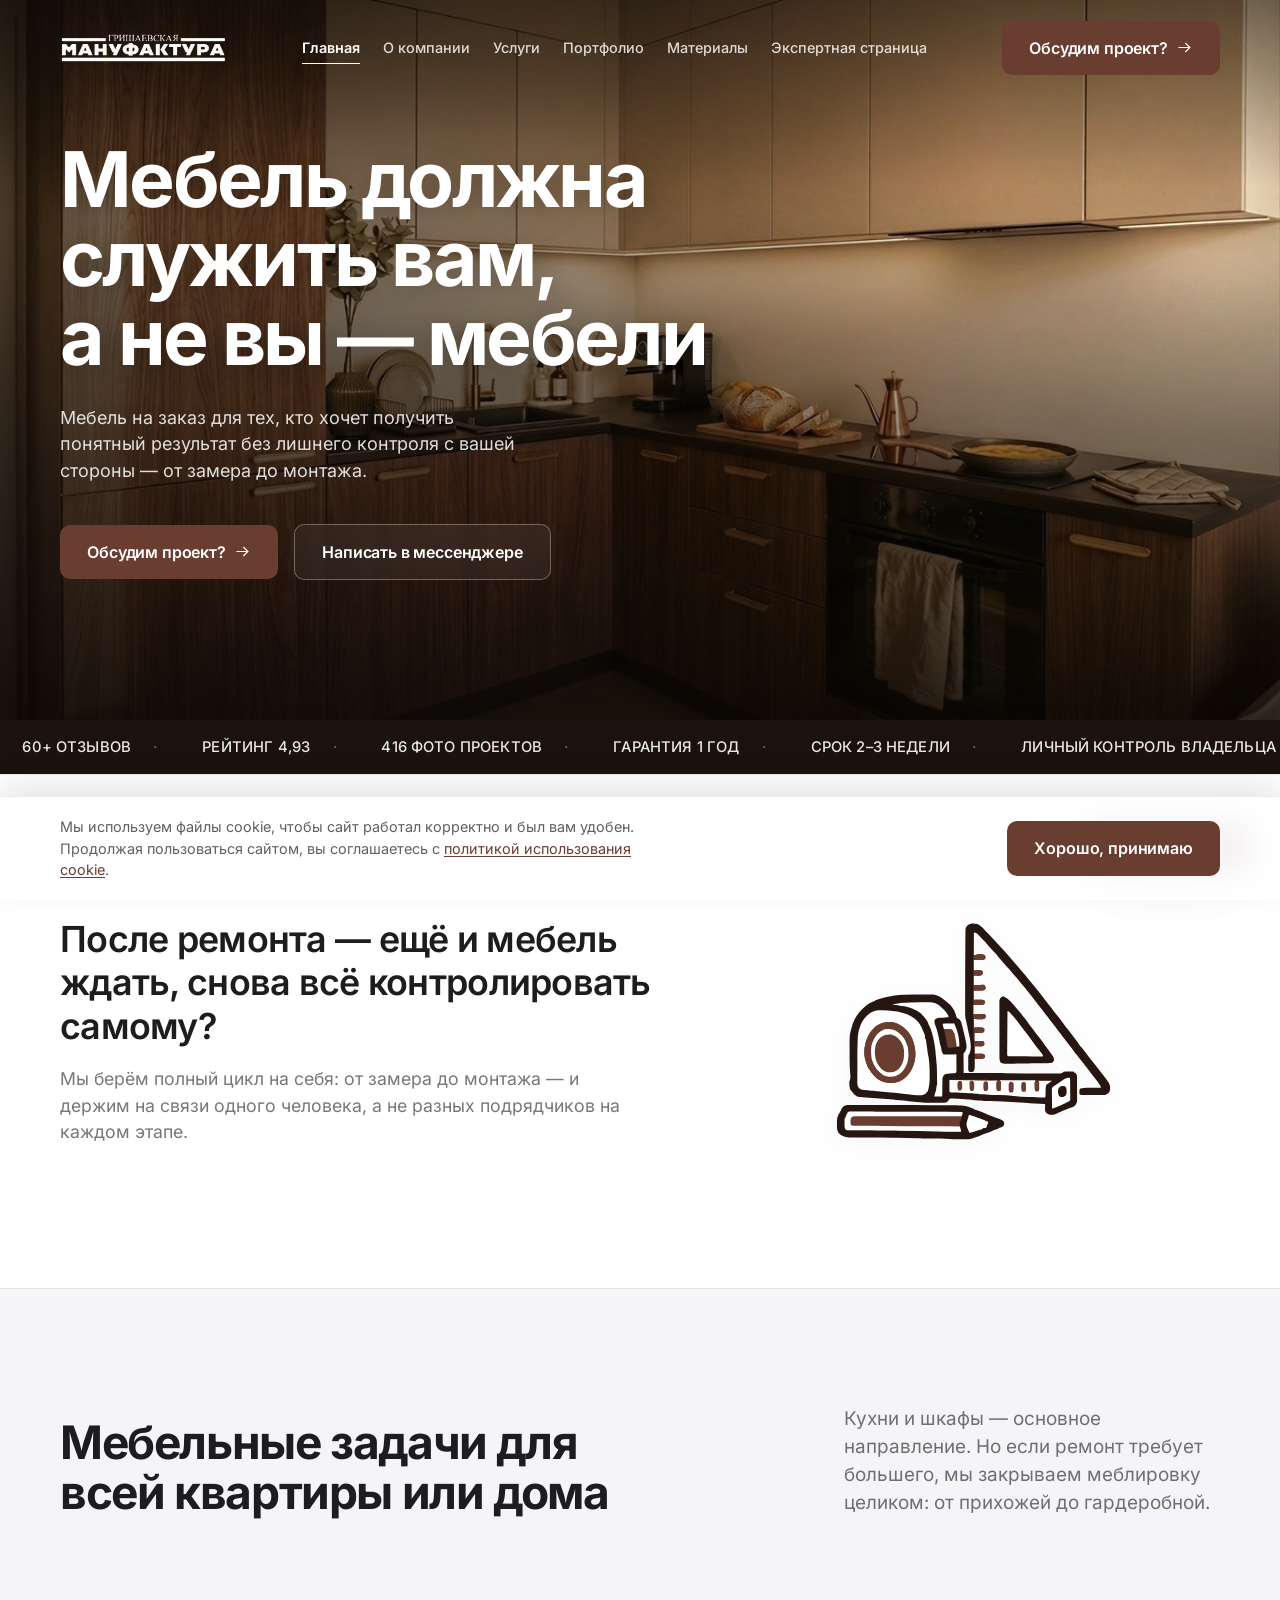
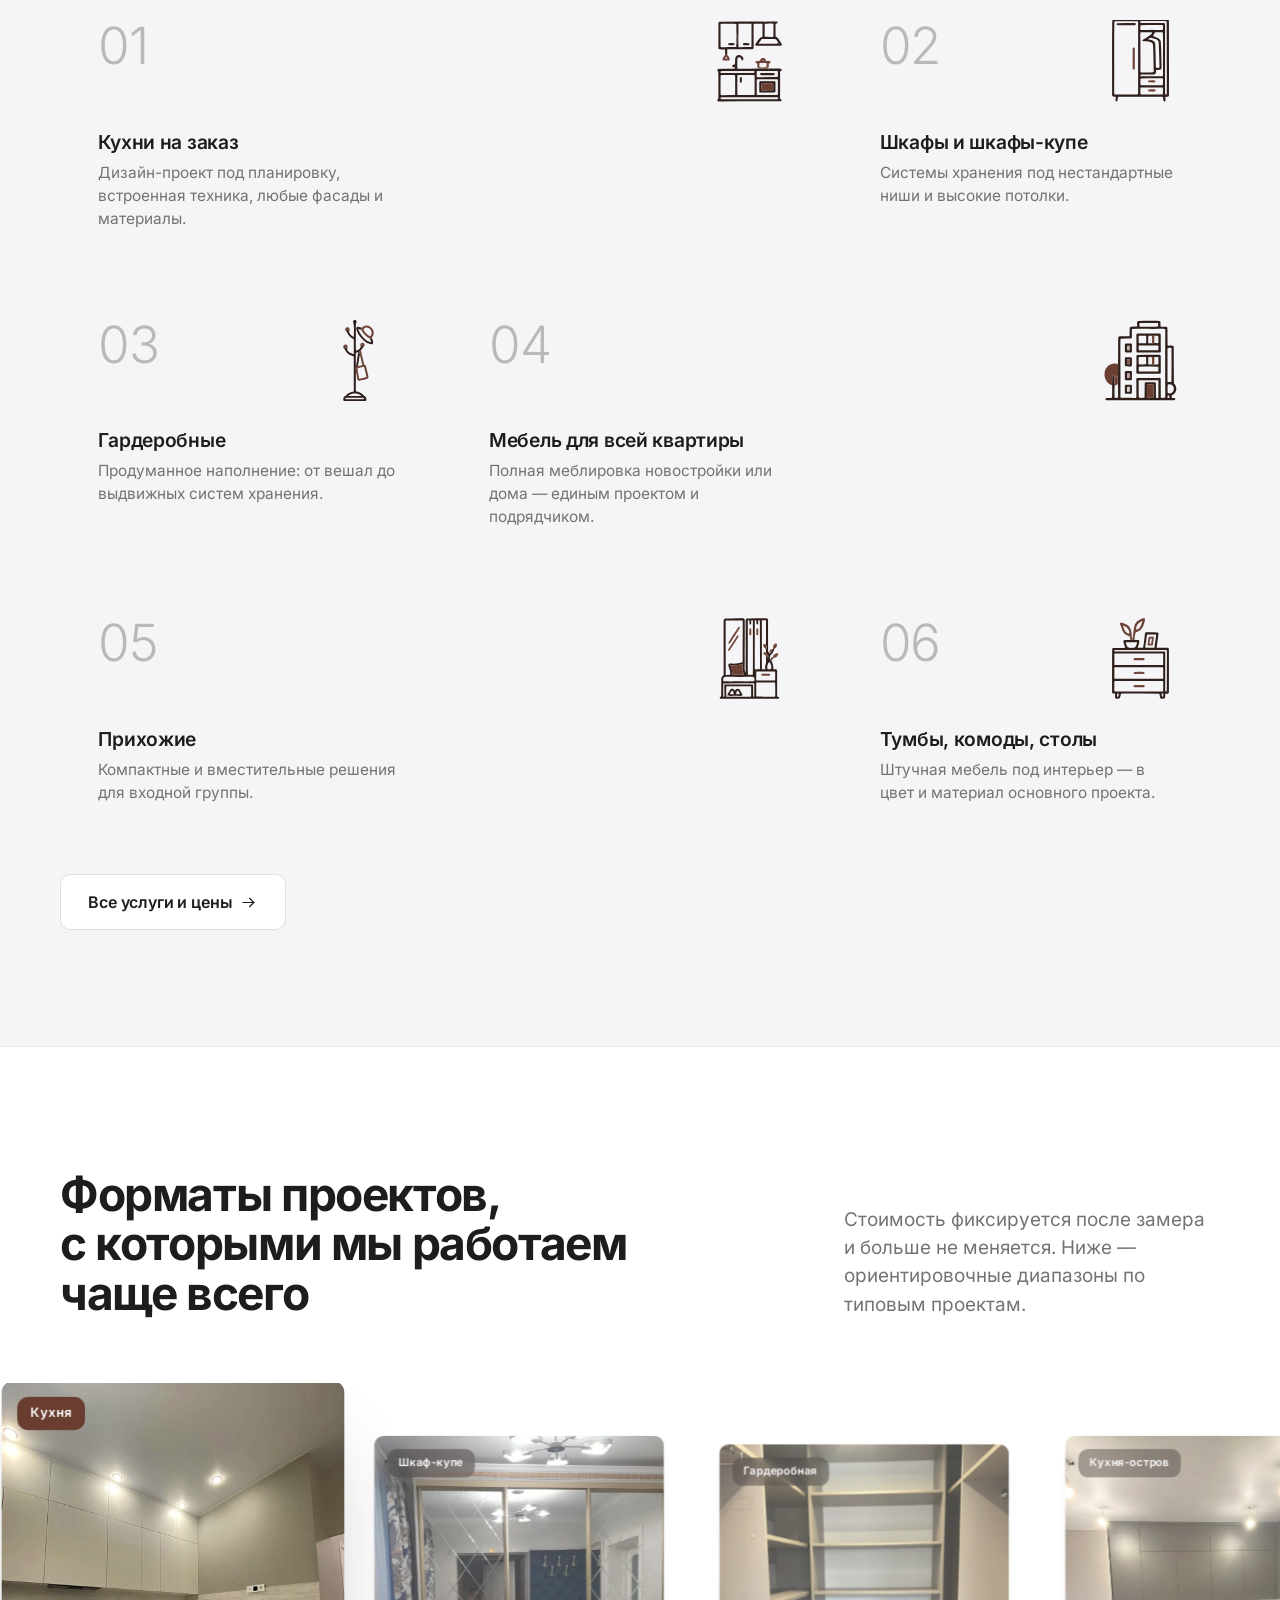
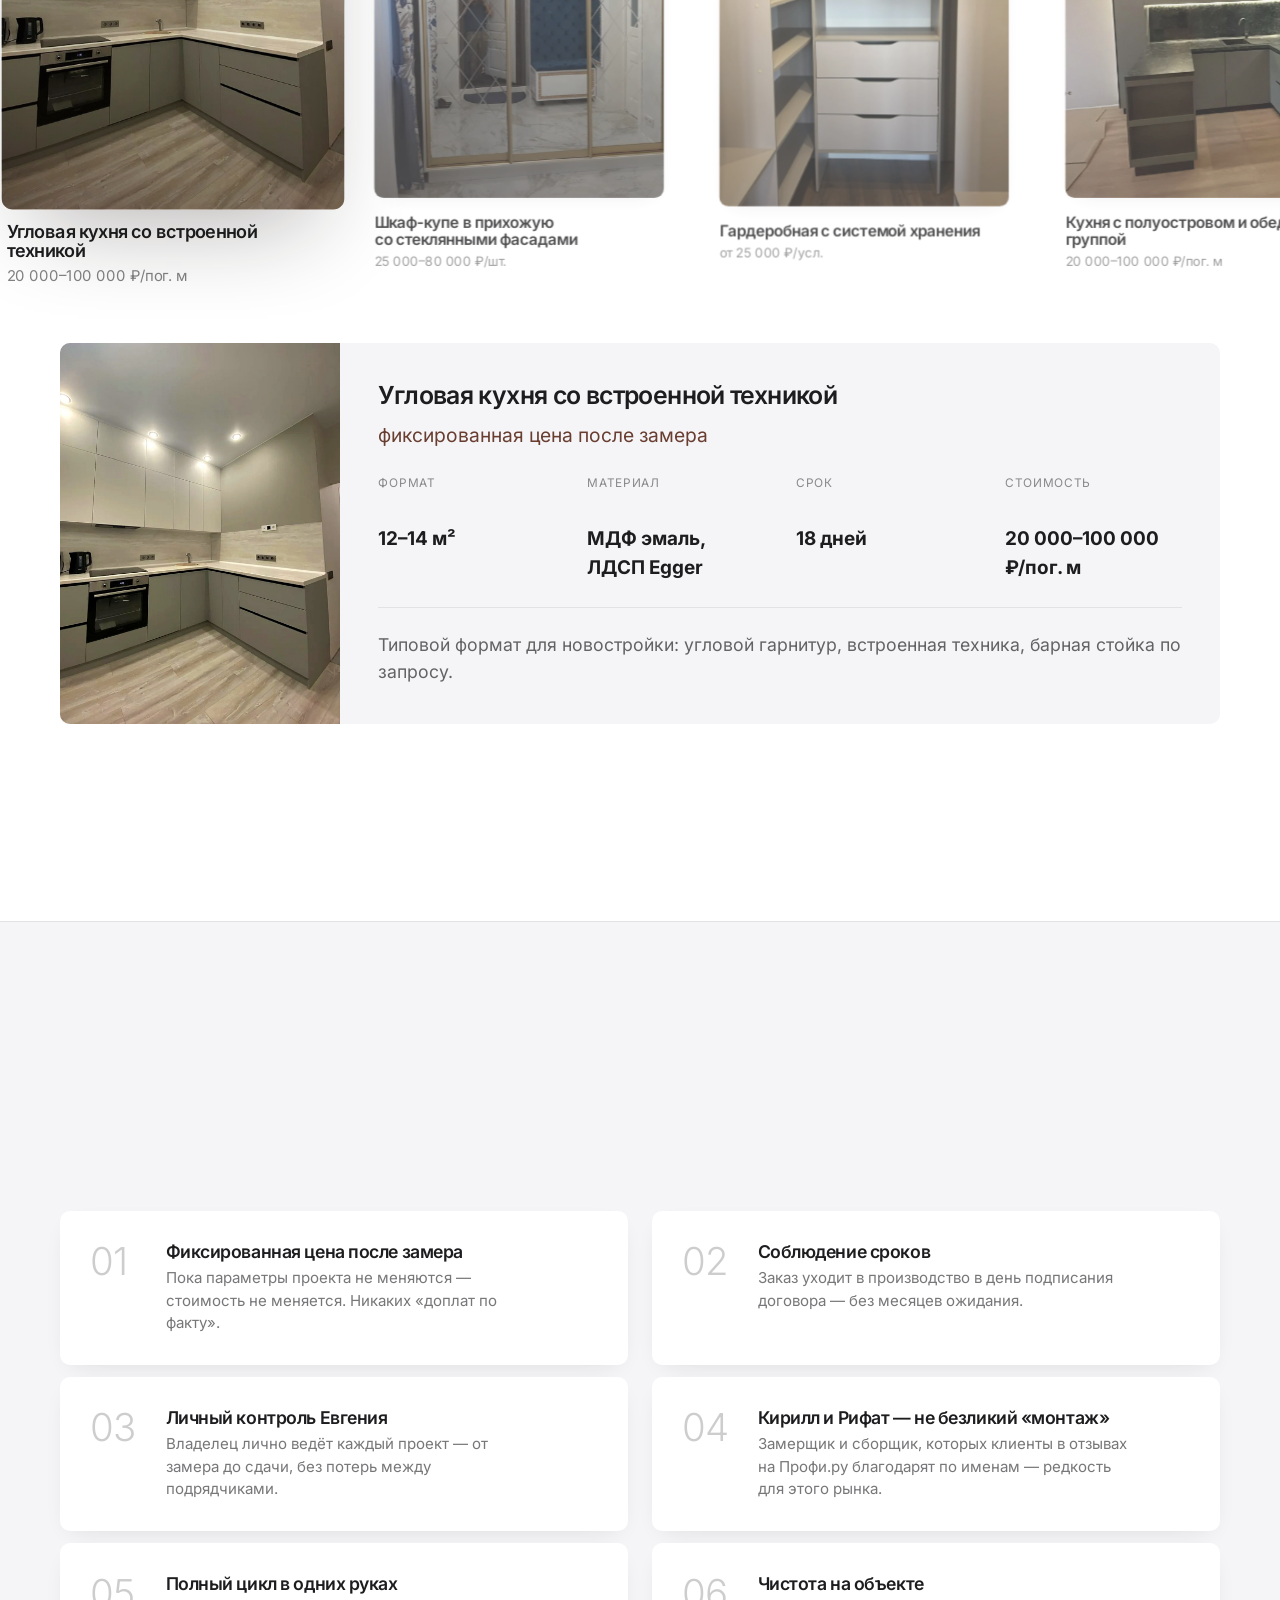
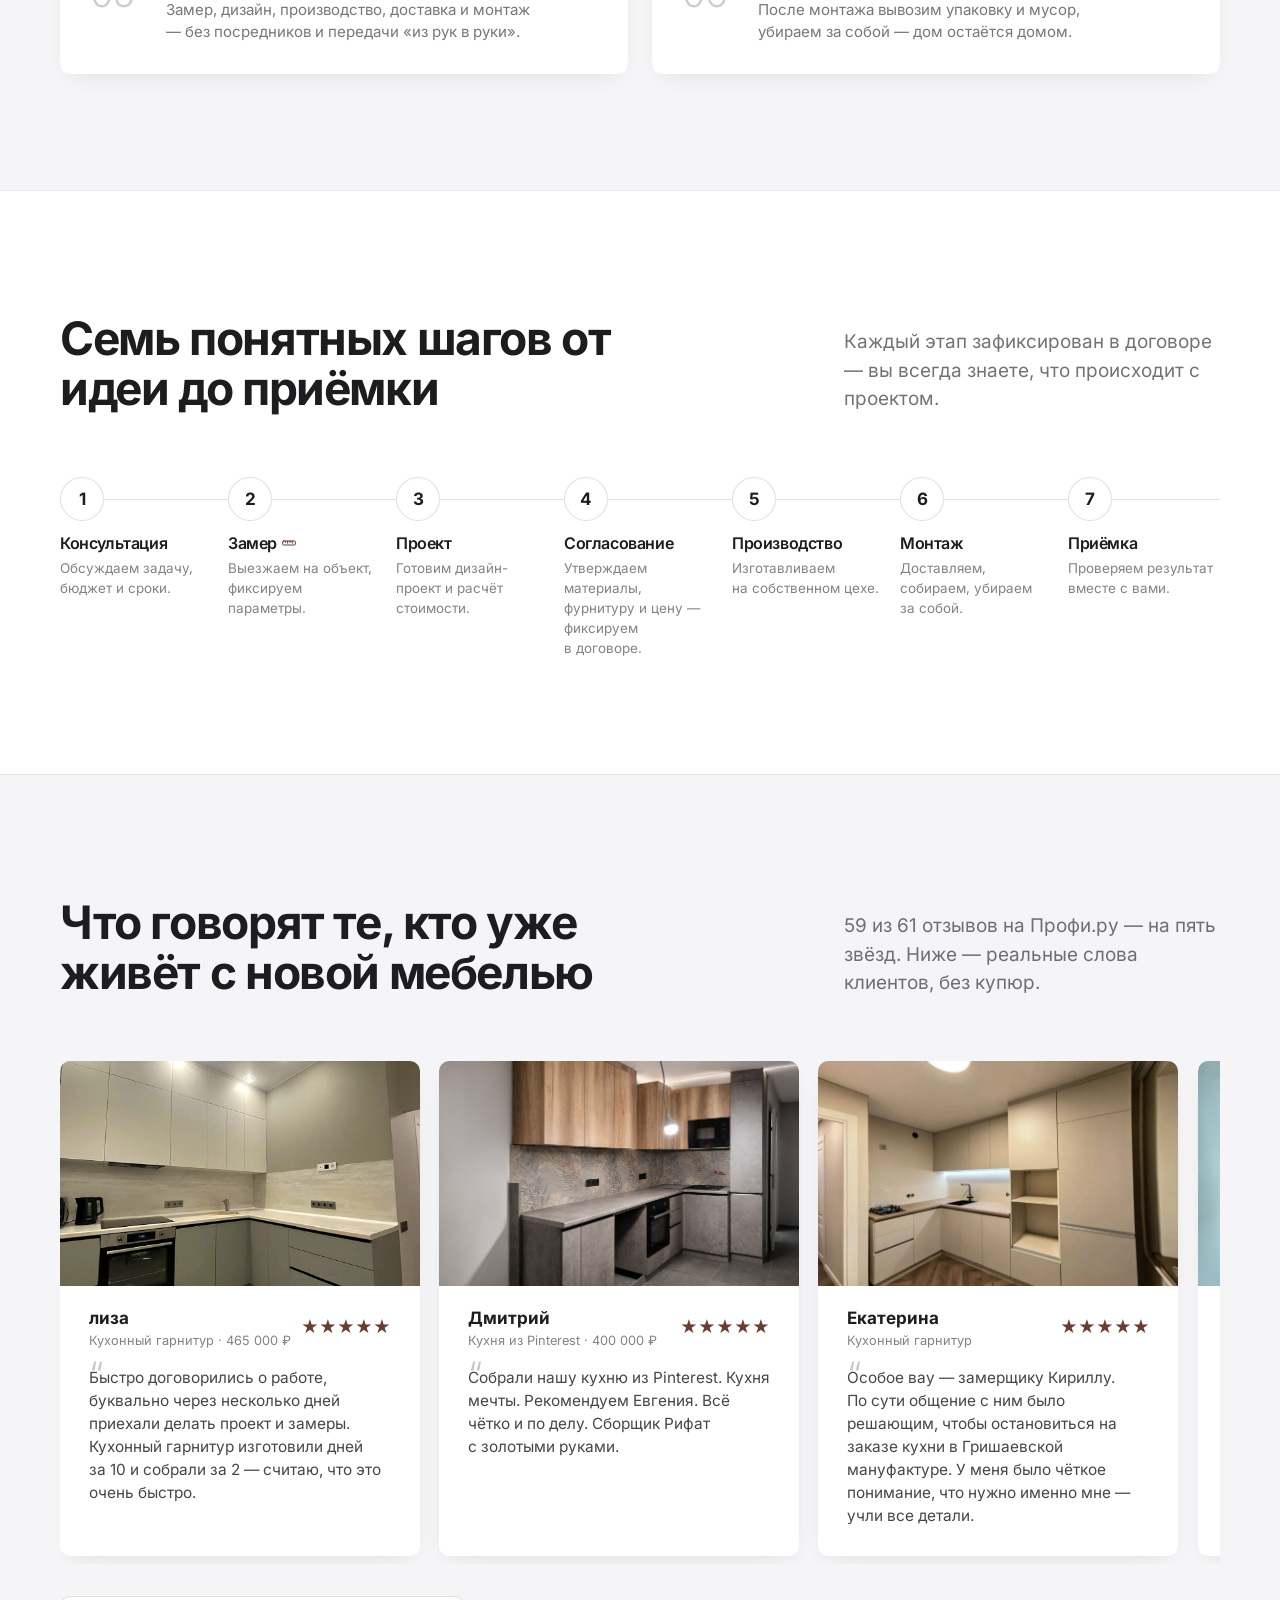
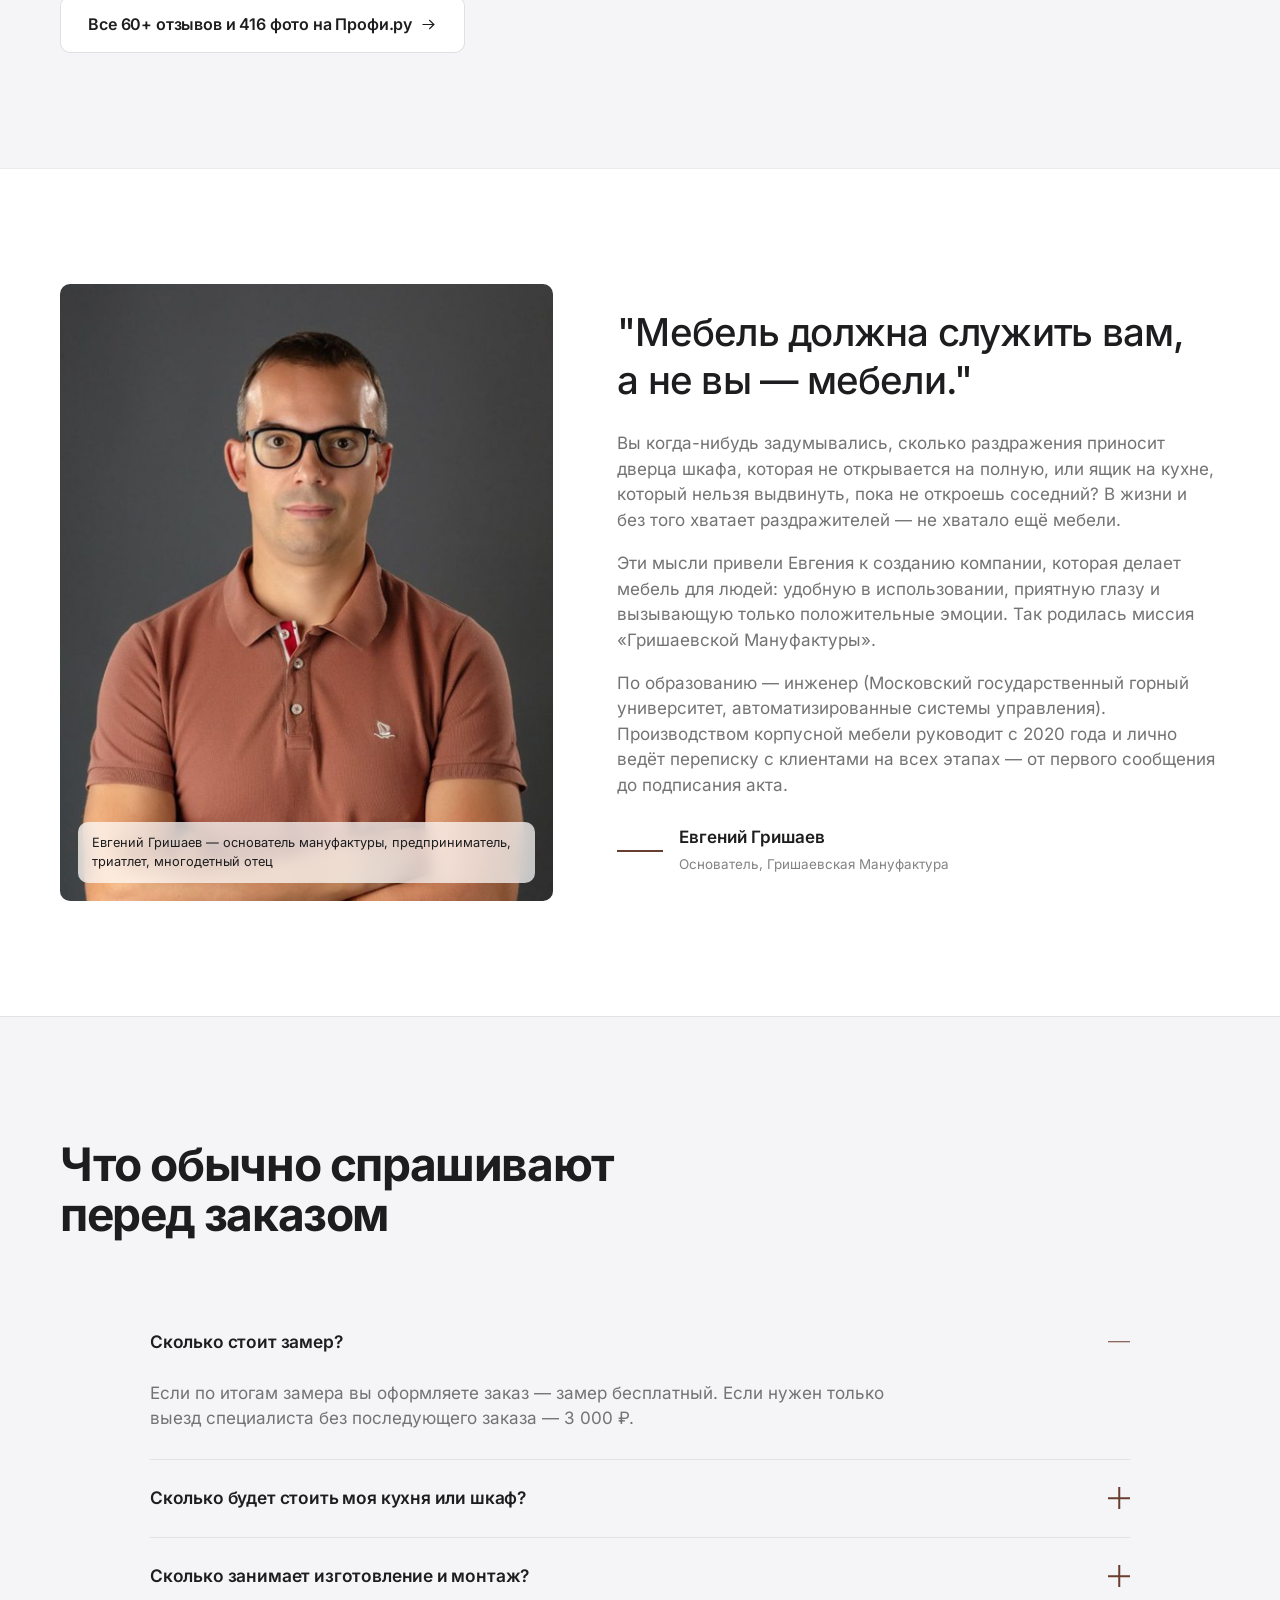
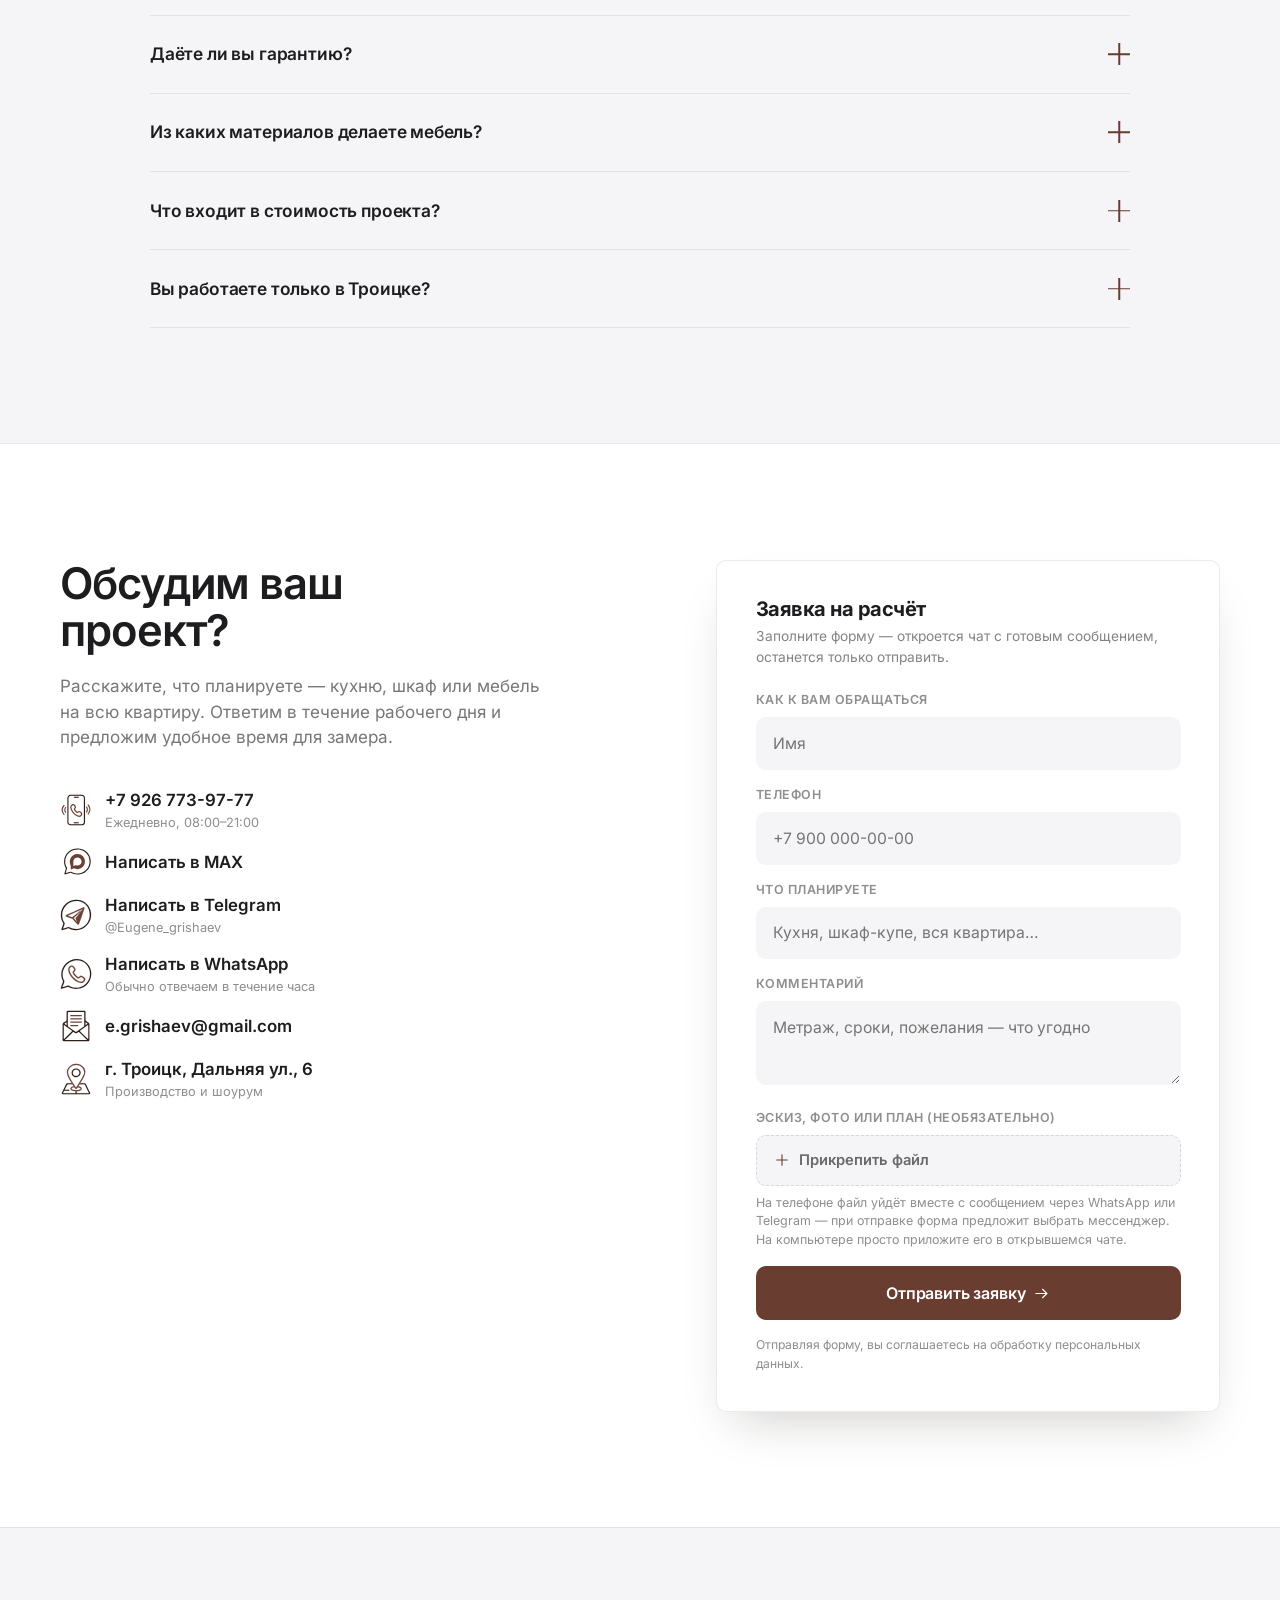
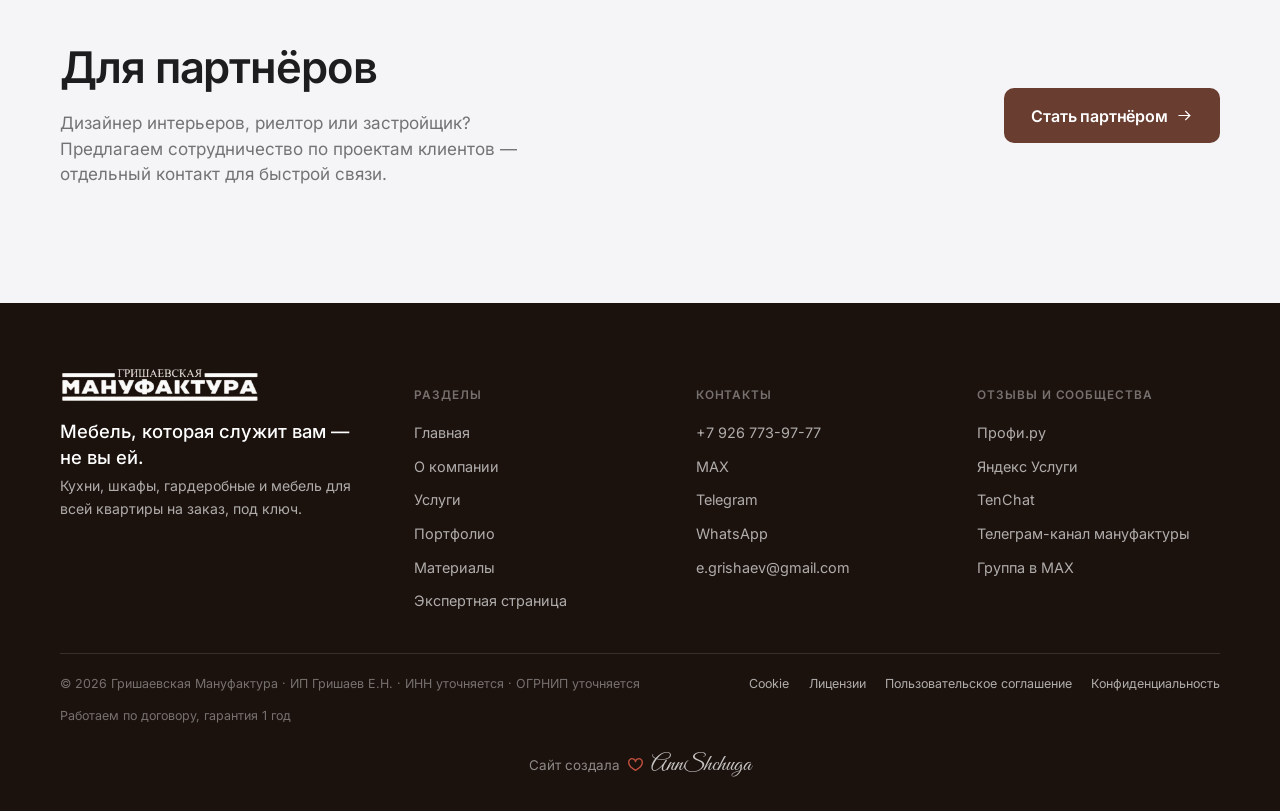
==== index.html @ 467210b5 "Correct review rating denominator to match verified Профи.ру data Fixed the reviews-section lede fro" ====
<!DOCTYPE html>
<html lang="ru">
<head>
<meta charset="UTF-8">
<meta name="viewport" content="width=device-width, initial-scale=1">
<title>Гришаевская Мануфактура — кухни и шкафы на заказ</title>
<meta name="description" content="Мебель должна служить вам, а не вы — мебели. Кухни и шкафы на заказ под ключ: замер, проект, производство, монтаж и уборка после установки. Работаем по договору, гарантия 1 год.">
<meta property="og:title" content="Гришаевская Мануфактура — кухни и шкафы на заказ">
<meta property="og:description" content="Мебель должна служить вам, а не вы — мебели. Кухни и шкафы на заказ под ключ: замер, проект, производство, монтаж и уборка после установки. Работаем по договору, гарантия 1 год.">
<meta property="og:type" content="website">
<meta property="og:image" content="assets/og-image.jpg">
<meta property="og:image:width" content="1200">
<meta property="og:image:height" content="630">
<meta name="twitter:card" content="summary_large_image">
<meta name="twitter:title" content="Гришаевская Мануфактура — кухни и шкафы на заказ">
<meta name="twitter:description" content="Мебель должна служить вам, а не вы — мебели. Кухни и шкафы на заказ под ключ: замер, проект, производство, монтаж и уборка после установки. Работаем по договору, гарантия 1 год.">
<meta name="twitter:image" content="assets/og-image.jpg">
<link rel="icon" href="data:image/svg+xml,%3Csvg xmlns='http://www.w3.org/2000/svg' viewBox='0 0 32 32'%3E%3Crect width='32' height='32' fill='%23714E44'/%3E%3Ctext x='16' y='22' font-family='Georgia,serif' font-size='18' fill='%23F7F3EE' text-anchor='middle'%3EГМ%3C/text%3E%3C/svg%3E">
<link rel="icon" href="assets/favicon-32.png" sizes="32x32" type="image/png">
<link rel="apple-touch-icon" href="assets/apple-touch-icon.png">
<link rel="stylesheet" href="css/style.css">
</head>
<body>

<!-- ============================= SVG ICON SPRITE ============================= -->
<svg width="0" height="0" style="position:absolute" aria-hidden="true">
<defs>
  <symbol id="icon-shield" viewBox="0 0 24 24" fill="none" stroke="currentColor" stroke-width="1.5" stroke-linecap="round" stroke-linejoin="round">
    <path d="M12 3l8 3.2v5.4c0 5-3.5 8-8 9.4-4.5-1.4-8-4.4-8-9.4V6.2z"/><path d="M8.8 12l2.2 2.2 4.2-4.4"/>
  </symbol>
  <symbol id="icon-star" viewBox="0 0 24 24" fill="currentColor" stroke="none">
    <path d="M12 2.5l2.9 6.3 6.8.7-5.1 4.6 1.5 6.7L12 17.4 5.9 20.8l1.5-6.7-5.1-4.6 6.8-.7z"/>
  </symbol>
  <symbol id="icon-clock" viewBox="0 0 24 24" fill="none" stroke="currentColor" stroke-width="1.5" stroke-linecap="round" stroke-linejoin="round">
    <circle cx="12" cy="12" r="9"/><path d="M12 7.5V12l3.5 2"/>
  </symbol>
  <symbol id="icon-phone" viewBox="0 0 24 24" fill="none" stroke="currentColor" stroke-width="1.5" stroke-linecap="round" stroke-linejoin="round">
    <path d="M6.6 3h3l1.4 4.4-2.3 1.9a13.2 13.2 0 0 0 6 6l1.9-2.3L21 17.4v3a1.8 1.8 0 0 1-2 1.8C10.4 21.3 4.7 15.6 2.2 7.1A1.8 1.8 0 0 1 4 5z"/>
    <path stroke="var(--walnut)" d="M15.5 2.5a7 7 0 0 1 5 5"/>
    <path stroke="var(--walnut)" d="M15.5 6a3.6 3.6 0 0 1 2.6 2.6"/>
  </symbol>
  <symbol id="icon-chat" viewBox="0 0 24 24" fill="none" stroke="currentColor" stroke-width="1.5" stroke-linecap="round" stroke-linejoin="round">
    <path d="M21 12.2a8.5 8.5 0 1 1-3.6-6.9L21 4l-1.1 4A8.4 8.4 0 0 1 21 12.2Z"/>
    <path stroke="var(--walnut)" fill="var(--walnut)" stroke-width="1.1" d="M9 9.6a3 3 0 1 0 2.3 5L14 15l-.8-2.6a3 3 0 0 0-4.2-2.8Z"/>
  </symbol>
  <symbol id="icon-send" viewBox="0 0 24 24" fill="none" stroke="currentColor" stroke-width="1.5" stroke-linecap="round" stroke-linejoin="round">
    <circle cx="12" cy="12" r="9.5"/>
    <path stroke="var(--walnut)" fill="var(--walnut)" stroke-width="1.1" d="M7.5 12.2 17 7.4l-3.3 9.4-2-3.1-3.6-1Z"/>
  </symbol>
  <symbol id="icon-mail" viewBox="0 0 24 24" fill="none" stroke="currentColor" stroke-width="1.5" stroke-linecap="round" stroke-linejoin="round">
    <rect x="3" y="5.5" width="18" height="13" rx="1"/><path d="M3.5 6.5l8.5 6.5 8.5-6.5"/>
    <path stroke="var(--walnut)" d="M7.5 14.5h4M7.5 16.7h6"/>
  </symbol>
  <symbol id="icon-pin" viewBox="0 0 24 24" fill="none" stroke="currentColor" stroke-width="1.5" stroke-linecap="round" stroke-linejoin="round">
    <path d="M12 22s7-6.7 7-12.6A7 7 0 0 0 5 9.4C5 15.3 12 22 12 22Z"/><circle stroke="var(--walnut)" cx="12" cy="9.4" r="2.4"/>
  </symbol>
  <symbol id="icon-max" viewBox="0 0 24 24" fill="none" stroke="currentColor" stroke-width="1.5" stroke-linecap="round" stroke-linejoin="round">
    <rect x="3" y="3" width="18" height="18" rx="6"/>
    <path stroke="var(--walnut)" d="M7 15.5V9l3.4 4.6L13.8 9v6.5"/>
    <path stroke="var(--walnut)" d="M17.4 9v6.5"/>
  </symbol>
  <symbol id="detail-phone" viewBox="8.0 23.6 213.9 227.0"><g><path fill="#261612" fill-opacity="0.965" stroke="#261612" stroke-width="0.5" stroke-opacity="0.965" d="M 178.32,48.72 c 0.31,45.59 0.46,91.18 0.44,136.78 c -0.28,12.67 -0.31,25.33 -0.09,38 c -0.02,1.25 -0.14,2.48 -0.37,3.71 c -0.99,9.7 -7.89,15.22 -16.82,17.65 c -27.53,1.05 -55.4,0.42 -82.98,0.45 c -12.51,0.69 -23.43,-5.52 -24.61,-18.81 c 0,-58.33 0.04,-116.67 0.1,-175 c 0.64,-13.08 10.02,-20.91 22.5,-22.48 c 26.67,-0.28 53.35,-0.28 80.02,-0.02 c 10.6,1.18 20.44,8.68 21.81,19.72 Z M 62.29,48.04 c -0.53,1.84 -0.83,3.72 -0.91,5.64 c -0.57,56.15 0.08,112.63 -0.24,168.82 c -0.01,2.25 0.38,4.43 1.18,6.53 c 2.82,5.99 7.54,9.03 14.18,9.11 c 27,-0.05 54,-0.1 81,-0.17 c 8.44,-0.25 13.27,-7.59 13.42,-15.47 c 0,-56.67 0,-113.33 0,-170 c 0.05,-10.82 -9.28,-17.04 -19.42,-16.46 c -24.99,0.25 -49.97,0.34 -74.96,0.28 c -7.09,1.04 -11.84,4.94 -14.25,11.72 Z M 99.12,46.97 c 0.25,-2.1 1.43,-3.33 3.55,-3.68 c 9.27,-0.23 18.56,-0.33 27.84,-0.29 c 5.51,0.04 6,7.15 0.83,7.72 c -9.3,-0.04 -18.6,-0.13 -27.9,-0.26 c -2.44,0.06 -3.88,-1.1 -4.32,-3.49 Z"/></g>
<g><path fill="var(--walnut)" fill-opacity="0.965" stroke="var(--walnut)" stroke-width="0.5" stroke-opacity="0.965" d="M 74.04,118 c -0.24,-12.92 15.21,-29.5 27.91,-21.28 c 9.13,9.27 21.03,21.15 6.67,32.29 c -0.73,0.95 -0.81,1.97 -0.25,3.03 c 3.54,6.18 9.95,14.47 16.25,17.9 c 5.1,0.91 8.98,-11.41 19.29,-4.15 c 7.06,5.2 18.7,12.43 15.23,22.84 c -3.92,12.61 -15.42,20.2 -28.62,16.23 c -27.92,-7.72 -53.09,-38.52 -56.48,-66.86 Z M 82.24,118 c 1.56,14.27 10.13,28.31 19.48,38.95 c 9.03,9.84 34.34,30.32 46.33,15.6 c 8.21,-9.24 -0.97,-13.93 -7.52,-19.51 c -4.06,-3.65 -7.9,2.87 -11.19,4.65 c -10.32,4.65 -24.46,-14.98 -28.73,-22.71 c -3.34,-7.05 1.78,-10.35 5.55,-15.36 c 3.2,-4.26 -6.64,-12.94 -8.94,-16.31 c -6.99,-3.94 -15.26,8.34 -14.98,14.69 Z"/></g>
<g><path fill="var(--walnut)" fill-opacity="0.957" stroke="var(--walnut)" stroke-width="0.5" stroke-opacity="0.957" d="M 208.82,139.13 c 0.36,-4.05 0.37,-8.1 0.02,-12.15 c -1.31,-8.58 -4.89,-16.1 -10.72,-22.54 c -3.09,-4.69 3.38,-8.56 6.82,-3.87 c 16.44,18.85 15.7,50.09 -1.91,67.84 c -3.29,1.83 -7.13,-1.38 -5.23,-5.07 c 5.55,-7.82 9.41,-14.54 11.02,-24.21 Z M 13.38,136 c 0.59,-11.96 4.65,-22.6 12.18,-31.92 c 3.19,-5.15 10.71,-3.58 8.41,2.38 c -14.03,14.84 -16.92,35.34 -5.91,52.99 c 2.44,3.03 11.48,12.13 1.46,12.47 c -8.25,-3.37 -17.5,-26.81 -16.14,-35.92 Z M 185.81,150.99 c 0.27,-2.72 3.62,-5.5 4.35,-8.44 c 3.34,-9.75 1.18,-17.64 -4.02,-26.08 c 0.08,-5.53 5.6,-4.94 8.08,-1.11 c 7.77,11.66 6.86,27.6 -1.71,38.6 c -2.68,2.59 -6.73,0.94 -6.7,-2.97 Z M 31.79,137 c -0.27,-7.25 1.8,-13.74 6.21,-19.48 c 2.49,-3.71 8.02,-3.34 7.35,1.81 c -5.4,8.61 -8.08,13.99 -5.11,24.75 c 0.82,4.25 9.51,11.18 2.23,13.72 c -7.2,0.18 -11.16,-15.18 -10.68,-20.8 Z"/></g>
<g><path fill="#261612" fill-opacity="0.075" stroke="#261612" stroke-width="0.5" stroke-opacity="0.075" d="M 62.29,48.04 c 0.78,0.05 1.09,0.49 0.94,1.32 c -0.26,7.13 1.31,15.95 1.15,23.21 c -0.39,1.49 -1.12,0.84 -2.07,1.8 c -0.92,3.57 1.85,17.05 2.02,22.19 c 0.35,1.89 -0.89,1.94 -2.04,2.83 c -0.21,2.07 -0.2,4.14 0.01,6.21 c 1.28,0.88 2.36,0.94 2.09,2.92 c -0.38,3.36 0.53,20.14 -0.64,21.9 c -2.51,1.51 -0.15,2.5 0.5,4.02 c 0.06,2.75 -0.22,5.46 -0.85,8.12 c 1.23,5.74 0.7,11.09 0.89,16.94 c -0.43,1.94 -2.16,0.76 -2.22,2.82 c 0.23,6.55 3.14,26.75 0.94,31.38 c -0.92,4.82 -0.32,10.41 -0.67,14.98 c 0.62,0.56 1.08,1.21 1.39,1.96 c -0.48,4.53 1.32,14.83 -1.41,18.39 c -0.8,-2.1 -1.19,-4.28 -1.18,-6.53 c 0.32,-56.19 -0.33,-112.67 0.24,-168.82 c 0.08,-1.92 0.38,-3.8 0.91,-5.64 Z"/></g>
<g><path fill="#261612" fill-opacity="0.933" stroke="#261612" stroke-width="0.5" stroke-opacity="0.933" d="M 98.08,227.04 c 0.25,-2.01 1.39,-3.11 3.4,-3.28 c 9.61,-0.16 19.22,-0.27 28.83,-0.33 c 5.92,-0.5 6.43,7.1 1.16,7.3 c -10.16,0.18 -20.32,0.1 -30.48,-0.25 c -1.76,-0.46 -2.74,-1.61 -2.91,-3.44 Z"/></g>
<g><path fill="var(--walnut)" fill-opacity="0.114" stroke="var(--walnut)" stroke-width="0.5" stroke-opacity="0.114" d="M 178.32,48.72 c 0.9,0.23 1.37,0.8 1.4,1.72 c -0.06,8.35 -0.08,16.7 -0.06,25.05 c 0.24,1.67 0.46,3.35 0.65,5.02 c 0,8.99 -0.03,17.98 -0.09,26.97 c 0.42,0.98 0.73,2 0.94,3.04 c -0.44,0.62 -0.74,1.3 -0.9,2.03 c 0.03,4.97 0.02,9.94 -0.01,14.91 c 0.08,0.74 0.3,1.43 0.64,2.09 c -0.29,0.64 -0.5,1.31 -0.62,2 c 0.01,22.33 0.03,44.66 0.07,66.98 c -0.36,1.98 -0.6,3.96 -0.71,5.97 c -0.15,7.24 0.51,14.59 -0.01,21.81 c -0.3,0.48 -0.74,0.78 -1.32,0.9 c 0.23,-1.23 0.35,-2.46 0.37,-3.71 c -0.22,-12.67 -0.19,-25.33 0.09,-38 c 0.02,-45.6 -0.13,-91.19 -0.44,-136.78 Z"/></g>
<g><path fill="var(--walnut)" fill-opacity="0.129" stroke="var(--walnut)" stroke-width="0.5" stroke-opacity="0.129" d="M 208.84,126.98 c 0.35,4.05 0.34,8.1 -0.02,12.15 c -1.44,-1.68 -1.29,-6.46 -0.73,-8.57 c 0.26,-0.74 -0.94,-3.99 0.75,-3.58 Z"/></g></symbol>
  <symbol id="detail-whatsapp" viewBox="10.3 12.8 202.4 197.9"><g><path fill="#261612" fill-opacity="0.965" stroke="#261612" stroke-width="0.5" stroke-opacity="0.965" d="M 14.96,201 c 5.02,-13.82 9.98,-27.67 14.88,-41.54 c 0.09,-0.52 0.04,-1.03 -0.15,-1.52 c -44.96,-85.45 54.98,-177.21 136.64,-125.64 c 74.11,49.21 43.7,164.54 -43.87,173.39 c -21.4,1.9 -42.16,-3.05 -60.96,-13.12 c -12.59,3.41 -28.27,9.13 -41.18,13.11 c -3.38,0.24 -5.17,-1.32 -5.36,-4.68 Z M 25.12,194.92 c 3.77,0.8 27.21,-8.34 32.83,-9.58 c 6.09,-2.56 11.71,2.86 17.11,4.97 c 50.66,22.97 107.29,-3.9 122.59,-56.99 c 14.48,-61.22 -32.02,-116.31 -95.11,-107.03 c -59.42,10.07 -95.51,75.86 -64.82,129.62 c 1.71,5.01 -10.12,32.47 -12.6,39.01 Z"/></g>
<g><path fill="var(--walnut)" fill-opacity="0.965" stroke="var(--walnut)" stroke-width="0.5" stroke-opacity="0.965" d="M 61.84,83 c 0.31,-16.61 22.05,-35.82 35.86,-19.04 c 11.19,13.68 17.94,20.82 1.94,35.05 c -1.29,1.65 -1.29,3.32 0.03,5.01 c 1.91,6.36 23.34,30.8 29.39,27.46 c 5.62,-5.17 9.55,-10.73 18.25,-8.12 c 7.74,4.64 25.49,12.33 22.52,24.11 c -7.73,27.43 -34.21,24.57 -54.17,12.3 c -24.97,-13.76 -52.92,-47.56 -53.82,-76.77 Z M 69.89,84 c 3.38,32.35 39.56,72.56 72.77,76.7 c 9.44,1.54 26.37,-14.72 14.89,-20.83 c -3.51,-1.86 -11.64,-9.96 -15.59,-8.48 c -7.93,6.2 -12.72,13.13 -23.4,5.52 c -8.37,-5.92 -34.78,-30.08 -27.15,-41.17 c 3.28,-4.52 12.6,-9.28 7.99,-15.78 c -3.4,-4.07 -10.25,-16.83 -16.77,-13.78 c -6.74,3.44 -13.09,9.66 -12.74,17.82 Z"/></g></symbol>
  <symbol id="detail-telegram" viewBox="12.4 13.6 193.5 194.8"><g><path fill="#261612" fill-opacity="0.965" stroke="#261612" stroke-width="0.5" stroke-opacity="0.965" d="M 16.96,111 c 1.93,-99.97 140.48,-130.88 178.47,-34 c 25.92,73.67 -39.49,146.24 -115.96,122.09 c -5.4,-2.08 -10.72,-4.31 -15.97,-6.71 c -5.73,0.89 -37.66,12.57 -40.54,11.22 c -2.39,-1.18 -3.23,-3.05 -2.51,-5.61 c 1.58,-5.15 12.65,-33.4 11.15,-36.3 c -9.82,-15.48 -14.7,-32.38 -14.64,-50.69 Z M 24.99,112 c 0.17,16.62 4.43,33.45 14.45,46.94 c 1.39,2.05 1.53,4.2 0.44,6.44 c -3.39,9.28 -6.52,18.64 -9.4,28.09 c 0.46,0.9 1.81,0.15 2.52,0.04 c 7.33,-1.85 25.23,-8.65 31.47,-9.29 c 19.36,9.47 33.85,13.75 55.99,11.49 c 94.8,-16.46 97.49,-152.47 3,-169.45 c -51.66,-6.84 -98.94,33.24 -98.47,85.74 Z"/></g>
<g><path fill="var(--walnut)" fill-opacity="0.973" stroke="var(--walnut)" stroke-width="0.5" stroke-opacity="0.973" d="M 46,116 c 0.01,-2.17 1.01,-3.68 3,-4.52 c 34.98,-15.54 69.89,-31.22 104.73,-47.04 c 4.41,-2.37 8.45,1.06 7.03,5.9 c -11.04,32.02 -22.02,64.05 -32.96,96.09 c -1.22,4.32 -5.95,5.65 -9.24,2.52 c -10.51,-11.47 -20.84,-24.21 -31.51,-35.39 c -12.88,-4.39 -25.71,-8.94 -38.49,-13.65 c -1.59,-0.81 -2.45,-2.12 -2.56,-3.91 Z M 122.76,86.81 c -20.22,9.4 -41.07,18.82 -61.47,27.89 c -0.71,0.3 -1.04,0.82 -0.99,1.56 c 8.65,2.84 17.33,5.6 26.04,8.27 c 13.3,-10.77 26.61,-21.54 39.95,-32.28 c 3.75,-2.84 7.53,-5.62 11.36,-8.34 c 2.56,0.13 -1.19,3.8 -1.45,4.79 c -1.19,2.53 -2.72,4.84 -4.59,6.91 c -3.58,3.4 -7.17,6.81 -10.74,10.21 c -6.86,5.99 -13.64,12.06 -20.34,18.2 c -1.92,1.78 -3.72,3.63 -5.41,5.57 c -0.02,0.53 0.14,0.99 0.5,1.38 c 6.7,7.55 13.32,15.15 19.84,22.8 c 0.35,-0.54 0.34,-1.1 -0.04,-1.68 c -1.89,-4.72 -8.58,-16.31 -8.51,-20.6 c 2.83,-5.78 13.18,-17.12 17.3,-23.32 c 3.36,-3.97 6.64,-8.01 9.82,-12.12 c 1.49,-1.86 2.89,-3.8 4.18,-5.81 c 3.46,-4.67 7.07,-9.21 10.84,-13.64 c 0.48,-0.46 0.56,-0.97 0.27,-1.51 c -1.92,0.58 -3.82,1.25 -5.71,2 c -6.84,3.48 -13.79,6.72 -20.85,9.72 Z"/></g>
<g><path fill="var(--walnut)" fill-opacity="0.012" stroke="var(--walnut)" stroke-width="0.5" stroke-opacity="0.012" d="M 122.76,86.81 c 3.31,0.71 1.24,0.59 1.46,2.46 c 0.57,1.08 1.26,2.07 2.07,2.98 c -13.34,10.74 -26.65,21.51 -39.95,32.28 c -8.71,-2.67 -17.39,-5.43 -26.04,-8.27 c -0.05,-0.74 0.28,-1.26 0.99,-1.56 c 20.4,-9.07 41.25,-18.49 61.47,-27.89 Z"/></g>
<g><path fill="var(--walnut)" fill-opacity="0.031" stroke="var(--walnut)" stroke-width="0.5" stroke-opacity="0.031" d="M 120.87,105.82 c 1.19,0.67 2.31,1.45 3.34,2.35 c -4.12,6.2 -14.47,17.54 -17.3,23.32 c -0.07,4.29 6.62,15.88 8.51,20.6 c 0.38,0.58 0.39,1.14 0.04,1.68 c -6.52,-7.65 -13.14,-15.25 -19.84,-22.8 c -0.36,-0.39 -0.52,-0.85 -0.5,-1.38 c 1.69,-1.94 3.49,-3.79 5.41,-5.57 c 6.7,-6.14 13.48,-12.21 20.34,-18.2 Z"/></g>
<g><path fill="var(--walnut)" fill-opacity="0.086" stroke="var(--walnut)" stroke-width="0.5" stroke-opacity="0.086" d="M 131.61,95.61 c 0.78,0.29 1.59,0.44 2.42,0.44 c -3.18,4.11 -6.46,8.15 -9.82,12.12 c -1.03,-0.9 -2.15,-1.68 -3.34,-2.35 c 3.57,-3.4 7.16,-6.81 10.74,-10.21 Z"/></g>
<g><path fill="var(--walnut)" fill-opacity="0.255" stroke="var(--walnut)" stroke-width="0.5" stroke-opacity="0.255" d="M 136.2,88.7 c 0.4,0.87 1.07,1.38 2.01,1.54 c -1.29,2.01 -2.69,3.95 -4.18,5.81 c -0.83,0 -1.64,-0.15 -2.42,-0.44 c 1.87,-2.07 3.4,-4.38 4.59,-6.91 Z"/></g>
<g><path fill="var(--walnut)" fill-opacity="0.063" stroke="var(--walnut)" stroke-width="0.5" stroke-opacity="0.063" d="M 138.21,90.24 c -0.94,-0.16 -1.61,-0.67 -2.01,-1.54 c 0.26,-0.99 4.01,-4.66 1.45,-4.79 c -3.83,2.72 -7.61,5.5 -11.36,8.34 c -0.81,-0.91 -1.5,-1.9 -2.07,-2.98 c -0.22,-1.87 1.85,-1.75 -1.46,-2.46 c 7.06,-3 14.01,-6.24 20.85,-9.72 c 1.89,-0.75 3.79,-1.42 5.71,-2 c 0.29,0.54 0.21,1.05 -0.27,1.51 c -3.77,4.43 -7.38,8.97 -10.84,13.64 Z"/></g></symbol>
  <symbol id="detail-mail" viewBox="12.0 16.2 173.2 196.1"><g><path fill="#261612" fill-opacity="0.961" d="M 16.21,192 c 0.96,-30.41 -0.53,-61.18 0.54,-91.51 c 0.68,-7.43 20.71,-13.41 24.03,-21.05 c 0.16,-17.31 0.23,-34.63 0.21,-51.95 c -0.17,-10.28 14.02,-5.9 20.52,-7.04 c 29.82,0.61 60.29,-0.32 90,0.42 c 3.45,0.83 5.25,3.03 5.4,6.62 c -0.01,17.33 0.05,34.65 0.17,51.97 c 3.16,7.5 22.13,12.78 23.92,21.04 c -0.05,33 -0.05,66 -0.03,99 c -0.16,4.85 -3.4,8.73 -8.47,8.59 c -49.67,0 -99.34,-0.04 -149.01,-0.12 c -8.72,-1.25 -7.15,-9.38 -7.28,-15.97 Z M 48.7,76 c 0.03,6.58 -1.07,37.6 1.46,41.21 c 15.24,11.08 30.55,22.07 45.93,32.97 c 1.53,0.8 3.05,0.81 4.59,0.04 c 14.56,-10.48 29.15,-20.93 43.76,-31.34 c 1.83,-1.13 3.28,-2.61 4.35,-4.43 c 0.19,-22.98 0.29,-45.96 0.29,-68.95 c -0.01,-5.29 -0.13,-10.57 -0.37,-15.84 c -0.33,-1.17 -2.24,-1.29 -3.2,-1.47 c -31.01,-0.18 -62.01,-0.15 -93.02,0.09 c -2.38,-0.21 -3.62,0.87 -3.72,3.22 c 0.01,14.83 -0.02,29.67 -0.07,44.5 Z M 27.64,100.03 c 3.07,3.95 7.95,5.87 11.68,9.16 c 0.48,0.44 0.96,0.48 1.44,0.11 c 0.13,-5.6 0.17,-11.2 0.13,-16.81 c -0.08,-1.41 -0.71,-1.71 -1.89,-0.9 c -4.04,2.49 -7.83,5.3 -11.36,8.44 Z M 156.79,94 c 0.03,4.52 0.05,9.04 0.09,13.56 c 0.21,1.46 0.91,1.72 2.1,0.78 c 1.72,-1.13 10.78,-6.82 10.5,-8.69 c -2.3,-3.18 -7.9,-6.05 -11.14,-8.52 c -1.81,-0.84 -1.57,1.91 -1.55,2.87 Z M 23.65,188 c 0.12,0.82 -0.42,8 2.01,5.26 c 15.37,-14.32 30.5,-28.88 45.4,-43.7 c 1.41,-1.17 2.54,-2.57 3.38,-4.2 c 0.24,-0.97 -1.83,-2.45 -2.41,-3.04 c -15.71,-11.53 -31.53,-22.88 -47.47,-34.06 c -0.47,0.66 -0.66,1.4 -0.55,2.22 c -0.08,25.84 -0.21,51.68 -0.36,77.52 Z M 122.98,145.02 c 3.3,5.86 20.41,20.34 25.75,26.76 c 7.99,7.35 15.81,14.87 23.48,22.56 c 0.26,0.28 0.55,0.36 0.89,0.24 c 0.46,-3.15 0.66,-6.32 0.61,-9.52 c 0.11,-17.52 0.2,-35.04 0.29,-52.56 c 0.02,-8 -0.29,-15.98 -0.94,-23.93 c -0.38,-0.29 -0.76,-0.28 -1.13,0.03 c -15.63,10.89 -31.39,22.7 -46.93,33.75 c -0.84,0.8 -1.51,1.69 -2.02,2.67 Z M 30.01,199.95 c 2.14,0.35 4.3,0.49 6.49,0.41 c 43.02,-0.11 86.04,-0.2 129.05,-0.26 c 0.5,0 0.83,-0.21 1.01,-0.64 c -13.5,-12.98 -26.9,-26.09 -40.18,-39.34 c -3.24,-3.06 -6.52,-6.08 -9.84,-9.04 c -4.85,-3.23 -13.59,11.58 -20.89,7.66 c -3.83,-2.4 -7.58,-4.92 -11.25,-7.56 c -1.86,-1.08 -3.52,-0.84 -4.98,0.73 c -16.4,16.1 -32.87,32.11 -49.41,48.04 Z"/></g>
<g><path fill="var(--walnut)" fill-opacity="0.965" d="M 132.7,54.65 c -1.04,0.27 -2.1,0.41 -3.18,0.4 c -21.1,0 -42.18,-0.11 -63.26,-0.33 c -2.81,-0.66 -3.83,-2.36 -3.05,-5.11 c 1.61,-1.97 3.7,-2.81 6.28,-2.54 c 20.34,0.08 40.68,0.1 61.02,0.06 c 5.07,-0.03 7.09,5.83 2.19,7.52 Z"/></g>
<g><path fill="var(--walnut)" fill-opacity="0.965" d="M 66.11,87.08 c 21.96,-0.13 43.91,-0.14 65.87,-0.04 c 1.11,0.18 1.97,0.72 2.6,1.64 c 1.26,3.22 0.22,5.22 -3.12,5.99 c -21.28,0.05 -42.68,0.35 -63.96,0.05 c -5,0.38 -6.39,-6.03 -1.39,-7.64 Z"/></g>
<g><path fill="var(--walnut)" fill-opacity="0.965" d="M 66.03,67.09 c 22.27,-0.13 44.53,-0.11 66.79,0.05 c 0.69,0.38 1.25,0.91 1.65,1.59 c 0.97,2.62 0.14,4.36 -2.48,5.24 c -21.98,0.13 -43.97,0.11 -65.96,-0.06 c -4.04,-0.58 -3.95,-6.19 0,-6.82 Z"/></g>
<g><path fill="var(--walnut)" fill-opacity="0.969" d="M 62.95,111.99 c -0.26,-3.76 2.44,-4.35 5.55,-4.19 c 13.51,0.02 27.02,-0.01 40.53,-0.07 c 4.81,0.47 4.76,8.19 -2.53,7.5 c -13.34,0.03 -26.67,-0.02 -40.01,-0.15 c -2,-0.09 -3.18,-1.12 -3.54,-3.09 Z"/></g>
<g><path fill="#261612" fill-opacity="0.024" d="M 27.64,100.03 c 3.53,-3.14 7.32,-5.95 11.36,-8.44 c 1.18,-0.81 1.81,-0.51 1.89,0.9 c 0.04,5.61 0,11.21 -0.13,16.81 c -0.48,0.37 -0.96,0.33 -1.44,-0.11 c -3.73,-3.29 -8.61,-5.21 -11.68,-9.16 Z M 156.79,94 c -0.02,-0.96 -0.26,-3.71 1.55,-2.87 c 3.24,2.47 8.84,5.34 11.14,8.52 c 0.28,1.87 -8.78,7.56 -10.5,8.69 c -1.19,0.94 -1.89,0.68 -2.1,-0.78 c -0.04,-4.52 -0.06,-9.04 -0.09,-13.56 Z"/></g>
<g><path fill="var(--walnut)" fill-opacity="0.18" d="M 131.98,87.04 c -21.96,-0.1 -43.91,-0.09 -65.87,0.04 c -0.18,-1.1 3.69,-0.85 4.39,-1.1 c 8,0.13 16,0.11 24,-0.05 c 12.01,-0.05 24.02,0.05 36.02,0.29 c 0.53,0.09 1.7,-0.16 1.46,0.82 Z"/></g>
<g><path fill="var(--walnut)" fill-opacity="0.294" d="M 66.03,73.91 c 21.99,0.17 43.98,0.19 65.96,0.06 c 0.07,1.21 -1.74,1.02 -2.48,1.08 c -9,-0.25 -18.01,-0.23 -27.01,0.03 c -11.69,-0.04 -23.38,-0.13 -35.07,-0.26 c -0.77,0.1 -1.24,-0.2 -1.4,-0.91 Z"/></g>
<g><path fill="var(--walnut)" fill-opacity="0.29" d="M 132.82,67.14 c -22.26,-0.16 -44.52,-0.18 -66.79,-0.05 c 0.16,-0.69 0.62,-1.01 1.36,-0.95 c 21.39,-0.2 42.77,-0.21 64.16,-0.02 c 0.74,-0.02 1.17,0.32 1.27,1.02 Z"/></g>
<g><path fill="var(--walnut)" fill-opacity="0.078" d="M 66.26,54.72 c 21.08,0.22 42.16,0.33 63.26,0.33 c 1.08,0.01 2.14,-0.13 3.18,-0.4 c 0.06,0.82 -0.32,1.26 -1.17,1.33 c -21.33,0.18 -42.66,0.12 -63.98,-0.17 c -0.91,0.15 -1.34,-0.21 -1.29,-1.09 Z"/></g></symbol>
  <symbol id="detail-pin" viewBox="10.0 15.6 193.5 208.2"><g><path fill="#261612" fill-opacity="0.965" stroke="#261612" stroke-width="0.5" stroke-opacity="0.965" d="M 77.93,79 c 1.66,-37.02 55.48,-37.52 59.08,-2.5 c 1.98,39.78 -58.06,42.27 -59.08,2.5 Z M 85.63,80 c 1.56,30.15 50.72,24.51 42.66,-7.67 c -9.41,-23 -43.12,-16.03 -42.66,7.67 Z M 78.89,146.99 c 1.88,1.91 4.06,5.63 4.93,8.13 c -6.89,-0.89 -23.5,-0.48 -31.34,-0.34 c -2.09,0.09 -3.45,1.15 -4.09,3.18 c -4.94,10.19 -9.92,20.36 -14.92,30.51 c 0.31,1.16 2.16,0.78 3.03,0.94 c 8.28,-0.16 16.56,-0.16 24.84,-0.01 c 4.58,1.17 3.48,7.25 -0.83,6.87 c -10.2,0.09 -20.38,0.17 -30.56,0.24 c -3.12,4.23 -4.8,9.02 -7.37,13.53 c -0.57,1.08 -0.25,1.67 0.94,1.78 c 26.28,0.19 52.59,0.2 78.86,-0.16 c 0.71,-0.15 1.09,-0.6 1.13,-1.34 c 0.08,-3.39 0.21,-6.77 0.38,-10.15 c 1.94,-0.43 5.36,-0.9 7.1,0.18 c -0.12,3.65 -0.03,7.29 0.27,10.92 c 0.32,0.41 0.74,0.6 1.27,0.57 c 25.65,0.01 51.3,0.01 76.95,-0.02 c 1.75,0.02 1.16,-1.48 0.65,-2.43 c -8.99,-17.81 -16.96,-36.14 -26.12,-53.85 c -3.56,-1.93 -15.44,-0.96 -19.84,-0.67 c -0.05,-0.42 -0.29,-0.7 -0.7,-0.83 c -3.34,-0.01 -6.68,-0.04 -10.03,-0.08 c -0.92,-0.1 -1.48,0.29 -1.68,1.16 c -0.52,0.01 -1.05,0.04 -1.57,0.09 c -0.07,-0.83 4.11,-7.24 4.99,-8.26 c 9.43,0.1 18.86,0.18 28.29,0.26 c 4.38,0.96 7.43,3.55 9.15,7.74 c 8.39,18.13 16.97,36.16 25.75,54.08 c 2.05,5.46 -2.34,10.24 -7.87,10.11 c -56.35,0.31 -112.66,0.25 -169.01,-0.13 c -6.17,-0.7 -8.66,-6.31 -5.74,-11.7 c 8.64,-17.14 17.06,-34.38 25.26,-51.74 c 2.05,-4.3 4.41,-7.75 9.51,-8.37 c 9.46,-0.11 18.91,-0.18 28.37,-0.21 Z"/></g>
<g><path fill="var(--walnut)" fill-opacity="0.965" stroke="var(--walnut)" stroke-width="0.5" stroke-opacity="0.965" d="M 135.18,146.95 c -0.88,1.02 -5.06,7.43 -4.99,8.26 c -0.69,0.1 -1.21,0.45 -1.55,1.07 c -2.04,3.36 -3.94,6.78 -5.7,10.27 c 0.1,0.62 0.46,0.99 1.08,1.11 c 10.33,1.61 26.54,8.92 18.01,21.91 c -7.2,7.72 -20.31,9.32 -30.25,9.89 c -0.39,0.18 -0.65,0.48 -0.79,0.89 c -1.74,-1.08 -5.16,-0.61 -7.1,-0.18 c -0.66,-0.37 -1.37,-0.64 -2.11,-0.81 c -10.36,-0.78 -25.18,-2.48 -31,-12.41 c -4.1,-10.28 7.2,-16.02 15.26,-18.33 c 1.89,-0.43 3.75,-0.88 5.57,-1.33 c -0.16,-1.74 -6.29,-11.4 -7.79,-12.17 c -0.87,-2.5 -3.05,-6.22 -4.93,-8.13 c -0.04,-0.61 -0.23,-1.18 -0.55,-1.7 c -19.72,-30.42 -47.07,-68.82 -18.4,-102.85 c 27.32,-30.52 73.06,-29.92 97.99,3.11 c 24.79,34.6 -4.15,69.2 -21.78,99.04 c -0.49,0.72 -0.81,1.51 -0.97,2.36 Z M 54.97,77 c 1.81,26.48 32.4,65.96 46.06,89.48 c 1.59,2.39 3.27,4.71 5.05,6.97 c 0.34,0.41 0.78,0.58 1.31,0.5 c 1.99,-2.37 3.86,-4.86 5.59,-7.47 c 15.73,-25 33.41,-50.05 44.72,-77.42 c 9.87,-30.11 -15.44,-58.71 -45.35,-60.8 c -28.83,-2.28 -57.04,18.65 -57.38,48.74 Z M 77.75,181.93 c 0.45,11.36 36.99,11.14 44.62,8.88 c 4.38,-0.8 18.08,-4.64 12.55,-11.13 c -2.85,-2.11 -15.72,-7.38 -18.24,-4.63 c -1.99,2.7 -3.93,5.44 -5.83,8.2 c -6.35,4.89 -10.88,-4.19 -14.01,-8.53 c -2.27,-2.42 -17.65,2.91 -19.09,7.21 Z"/></g>
<g><path fill="var(--walnut)" fill-opacity="0.561" d="M 144.17,154.87 c -4.13,0.11 -8.27,0.2 -12.41,0.25 c 0.2,-0.87 0.76,-1.26 1.68,-1.16 c 3.35,0.04 6.69,0.07 10.03,0.08 c 0.41,0.13 0.65,0.41 0.7,0.83 Z"/></g></symbol>
  <symbol id="detail-max" viewBox="0 0 221 230">
<g><path fill="var(--walnut)" fill-opacity="0.984" stroke="var(--walnut)" stroke-width="0.5" stroke-opacity="0.984" d="M 66.09,114 c 0.23,-30.63 21.83,-54.31 52.47,-56.55 c 64.43,-2.28 78.9,88.88 16.14,106.93 c -15.55,3.98 -25.7,1.16 -40.05,-4.01 c -5.5,2.29 -10.94,4.74 -16.32,7.33 c -3.08,1.06 -4.76,0 -5.03,-3.2 c -0.03,-7.36 -0.04,-14.71 -0.02,-22.06 c -5.16,-9.85 -7.01,-17.03 -7.19,-28.44 Z M 92.08,109.03 c -1.59,0.35 -0.91,3.35 -1.08,4.47 c 0.16,9.84 -0.37,20.02 0.28,29.8 c 0.1,0.33 0.31,0.46 0.63,0.39 c 0.79,0.52 1.61,0.59 2.48,0.19 c 4.06,-1.9 10.27,-7.36 14.84,-6.26 c 11.15,5.09 22.34,3.7 31.81,-4.08 c 25.93,-25.46 -4.67,-65.03 -35.11,-47.23 c -6.92,3.63 -14.95,14.91 -13.85,22.72 Z"/></g>
<g><path fill="#261612" fill-opacity="0.965" stroke="#261612" stroke-width="0.5" stroke-opacity="0.965" d="M 24.78,114 c -0.49,-29.43 10.26,-53.93 32.24,-73.5 c 55.38,-46.43 146.68,-20.47 157.79,54.03 c 12.85,81.44 -70.27,136.04 -141.8,97.96 c -2.3,-0.98 -34.4,10.45 -39.63,11.38 c -4.14,0.55 -6.03,-1.24 -5.66,-5.39 c 3.01,-11.32 6.2,-22.59 9.58,-33.8 c 0.49,-1.36 0.72,-2.75 0.69,-4.18 c -8.1,-14.99 -13.12,-29.16 -13.21,-46.5 Z M 32.62,111 c -0.2,16.56 4.04,31.89 12.71,45.99 c 0.98,1.74 1.18,3.57 0.59,5.49 c -3,10.04 -5.87,20.1 -8.63,30.2 c -0.59,1.6 1.19,1.56 2.16,1.22 c 6.16,-1.87 30.76,-11.12 35.3,-9.26 c 18.8,9.61 34.26,13.75 55.75,12.18 c 60.33,-8.38 92.35,-63.65 71.17,-120.86 c -38.28,-83.95 -167.13,-59.06 -169.05,35.04 Z"/></g>
<g><path fill="var(--walnut)" fill-opacity="0.388" d="M 92.08,109.03 c -0.05,11.56 -0.1,23.12 -0.17,34.66 c -0.32,0.07 -0.53,-0.06 -0.63,-0.39 c -0.65,-9.78 -0.12,-19.96 -0.28,-29.8 c 0.17,-1.12 -0.51,-4.12 1.08,-4.47 Z"/></g>
  </symbol>
  <symbol id="icon-arrow" viewBox="0 0 24 24" fill="none" stroke="currentColor" stroke-width="1.5" stroke-linecap="round" stroke-linejoin="round">
    <path d="M4 12h16M13.5 6l6 6-6 6"/>
  </symbol>
  <symbol id="mark-kitchen" viewBox="18.1 6.5 214.9 263.5"><g><path fill="#261612" fill-opacity="0.953" d="M 57.08,82.92 c 3.35,-4.5 22.31,-4.08 21.51,0.56 c -2.16,5.59 -11.49,2.48 -16.09,3.22 c -2.38,0.11 -4.3,-1.89 -5.42,-3.78 Z M 153.02,160.78 c 10.34,0.5 20.69,0.53 31.04,0.09 c 6.16,0.04 38.76,-0.95 41.91,0.84 c 2.15,1.02 2.64,2.54 1.48,4.56 c -1.1,1.11 -2.34,2.02 -3.73,2.76 c -0.57,0.73 -0.92,1.55 -1.02,2.48 c 0.14,27.33 0.07,54.67 -0.22,82 c -0.06,1.35 0.23,2.61 0.86,3.8 c 1.53,0.37 6.29,3.98 3.9,5.54 c -2.79,3.27 -10.78,1.34 -14.74,1.94 c -61.33,-0.03 -122.67,0.05 -184,0.25 c -1.72,0.01 -3.35,-0.36 -4.9,-1.08 c -2.29,-3.82 3.66,-6.04 3.11,-10.45 c 0.06,-25.01 0.06,-50.01 -0.03,-75.01 c -0.12,-2.33 -0.29,-4.65 -0.51,-6.96 c -0.79,-2.1 -1.71,-4.14 -2.75,-6.13 c -0.12,-1.89 0.73,-3.04 2.56,-3.43 c 16.5,-0.1 33,-0.29 49.51,-0.55 c 3.24,-0.14 5,-1.57 3.44,-4.81 c -1.93,-1.47 -4.39,-0.5 -6.58,-1.24 c -0.93,-0.25 -1.47,-0.86 -1.6,-1.82 c -1.01,-5.51 4.35,-4.76 7.76,-5.75 c 0.42,-0.41 0.73,-0.9 0.93,-1.46 c 0.34,-5.6 0.55,-11.22 0.64,-16.85 c 4.6,-23.11 33.83,-6.37 24.2,5.24 c -4.61,1.21 -4.51,-4.62 -6.32,-7.25 c -4.17,-5.2 -11.03,-2.46 -11.08,4.01 c -0.08,9 -0.05,17.99 0.08,26.99 c 0.2,2.1 1.38,3.03 3.54,2.78 c 20.83,-0.19 41.71,0.16 62.52,-0.49 Z M 33.07,172.08 c 1.39,2.2 2.11,2.36 4.55,2.69 c 33.59,0.03 67.29,-0.01 100.85,-0.37 c 5.09,-0.6 4.29,-6.21 -0.96,-6.1 c -29,0 -58.01,0.01 -87.01,0.05 c -2.62,0.23 -14.94,-0.52 -16.42,1.36 c -0.37,0.78 -0.7,1.56 -1.01,2.37 Z M 148.34,185 c 0.34,2.14 0.74,3.05 3.16,3.01 c 20.66,0.03 41.32,-0.03 61.98,-0.17 c 1.33,-0.21 2.06,-1.01 2.16,-2.39 c 0.22,-4.96 0.22,-9.91 0,-14.87 c -0.24,-2.22 -2.35,-2.27 -4.13,-2.36 c -20.27,-0.12 -40.53,-0.02 -60.79,0.3 c -1.41,0.37 -2.14,1.29 -2.19,2.76 c -0.14,4.57 -0.21,9.15 -0.19,13.72 Z M 158.19,177.95 c 1.32,-1.81 3.08,-2.83 5.3,-3.04 c 6.92,0.65 37.86,-1.62 41.7,1.54 c 2.88,2.34 -1.17,5.37 -3.69,5.34 c -5.71,-0.07 -37.76,0.91 -40.38,-0.49 c -1.41,-0.75 -2.38,-1.87 -2.93,-3.35 Z M 33.55,207 c 0.01,11.17 0.1,22.34 0.27,33.51 c 0.13,4.12 0.62,4.43 4.67,4.49 c 12.34,0.01 24.68,-0.02 37.02,-0.09 c 3.26,0.33 4.75,-1.14 4.45,-4.4 c 0.15,-18.68 0.15,-37.35 -0.01,-56.02 c -0.08,-2.18 -1.23,-3.23 -3.44,-3.15 c -12.92,-0.33 -25.83,-0.33 -38.75,-0.02 c -2.44,-0.27 -3.76,0.79 -3.96,3.18 c -0.01,7.5 -0.09,15 -0.25,22.5 Z M 86.82,212 c 0.09,9.83 0.14,19.67 0.15,29.5 c 0.01,3.03 1.94,3.4 4.52,3.37 c 15.98,0.09 31.95,-0.01 47.92,-0.27 c 2.08,-0.35 2.34,-2.32 2.36,-4.09 c 0,-18.67 0,-37.33 0.01,-56 c 0.21,-2.68 -2.03,-3.46 -4.28,-3.33 c -15.33,0.18 -30.67,0.12 -46.01,-0.16 c -2.85,-0.06 -4.47,0.26 -4.51,3.48 c 0.04,9.17 -0.01,18.33 -0.16,27.5 Z M 148.37,197 c 0.2,14.67 0.24,29.33 0.13,44 c -0.06,1.37 0.42,2.49 1.45,3.36 c 20.84,0.29 41.69,0.38 62.55,0.28 c 2.58,-0.13 3.69,-1.51 3.31,-4.13 c -0.1,-14.01 -0.11,-28.02 -0.03,-42.03 c 0.02,-2.88 -1.4,-4.11 -4.28,-3.69 c -20,0.31 -40,0.19 -60,-0.37 c -1.75,0.01 -2.8,0.87 -3.13,2.58 Z M 33.29,253.89 c 0.26,3.7 1.84,4.23 5.2,4.3 c 57.67,-0.07 115.34,-0.1 173.01,-0.09 c 6.3,0.82 6.61,-7.35 0.01,-6.69 c -58.01,0.6 -116.01,-0.09 -174.02,0.06 c -1.96,-0.13 -3.36,0.67 -4.2,2.42 Z"/></g>
<g><path fill="#261612" fill-opacity="0.945" d="M 54.89,117.68 c -2.37,-1.09 -4.73,-1.08 -7.08,0.05 c 0.24,-5.4 0.32,-10.82 0.24,-16.25 c 0.06,-0.63 -0.14,-1.16 -0.58,-1.59 c -5.99,-0.27 -11.98,-0.55 -17.98,-0.83 c -1.79,-0.5 -2.73,-1.68 -2.84,-3.54 c 0.24,-26.35 0.34,-52.69 0.29,-79.03 c 0.61,-2.99 2.46,-4.44 5.55,-4.35 c 59.34,-0.19 118.67,-0.41 178.01,-0.63 c 2.83,-0.17 4.29,1.13 4.38,3.88 c -1,4.5 -6.58,1.36 -6.58,4.22 c -0.12,13.2 -0.08,26.41 0.12,39.61 c 0.34,1.45 3.61,1.31 4.68,2.01 c 4.4,3.06 10.54,15.32 14.12,20.11 c 1.16,1.85 1.21,3.73 0.15,5.63 c -1.15,1.68 -4.1,1.47 -5.87,1.52 c -24.67,-0.06 -49.34,-0.14 -74.02,-0.24 c -3.07,-0.68 -4.1,-2.54 -3.1,-5.58 c 4.62,-7.18 9.8,-13.94 15.52,-20.28 c 1.52,-2.23 6.64,-1.07 6.78,-3.01 c 0.12,-13.26 0.14,-26.52 0.04,-39.78 c -0.32,-1.09 -1.07,-1.52 -2.25,-1.31 c -8.27,-0.2 -16.54,-0.22 -24.81,-0.08 c -0.74,0.54 -1.09,1.28 -1.06,2.22 c -0.5,24.33 0.24,48.73 0.17,73.07 c -0.06,4.14 -2.15,6 -6.27,5.59 c -25.58,0.12 -51.16,0.21 -76.74,0.28 c -0.61,0.55 -0.88,1.25 -0.78,2.11 c -0.04,5.4 -0.07,10.8 -0.09,16.2 Z M 83.84,81.01 c 1.61,0.3 1.04,-1.81 1.6,-2.64 c 1.13,1.76 2.75,2.65 4.87,2.64 c 0.29,3.17 0.39,6.34 0.31,9.52 c -0.04,0.95 0.33,1.64 1.13,2.09 c 13.09,-0.05 26.18,-0.14 39.25,-0.25 c 0.56,-0.49 0.81,-1.12 0.75,-1.88 c 0.19,-23.34 0.24,-46.67 0.15,-70 c 0.07,-0.81 -0.21,-1.45 -0.84,-1.93 c -9.51,-0.19 -19.03,-0.28 -28.56,-0.27 c -3.82,-0.05 -7.63,0.09 -11.42,0.43 c -0.56,0.83 -0.79,1.76 -0.68,2.79 c 0.07,11.16 0.07,22.33 -0.02,33.5 c -0.88,-0.28 -1.55,-0.84 -1.99,-1.67 c -0.2,1.2 -0.5,2.39 -0.9,3.55 c -0.77,0.62 -1.05,1.69 -2.12,0.92 c -0.1,-3.12 -0.14,-6.25 -0.11,-9.39 c 0.02,-0.93 -0.42,-1.41 -1.32,-1.43 c 0.02,-8.83 0,-17.65 -0.06,-26.48 c 0.05,-0.56 -0.13,-1.02 -0.54,-1.38 c -14.74,-1.91 -32.84,-0.59 -47.91,-0.41 c -1.52,0.27 -2.11,1.19 -1.77,2.76 c -0.08,22.67 -0.03,45.35 0.15,68.02 c 0.02,1.27 -0.18,3.42 1.75,3.12 c 3.32,0.02 6.63,0.05 9.94,0.08 c 12.35,-0.36 24.69,-0.5 37.03,-0.42 c 0.56,-0.15 0.93,-0.49 1.1,-1.03 c 0.03,-3.41 0.1,-6.83 0.21,-10.24 Z M 173.6,52 c 0.32,1.55 -0.41,7.27 0.94,8.01 c 8.33,0.53 16.66,0.59 25,0.16 c 0.61,0 1.1,-0.25 1.47,-0.74 c 0.28,-2.63 0.46,-5.28 0.55,-7.94 c 0.08,-10.33 0.06,-20.67 -0.06,-31 c 0.07,-0.7 -0.1,-1.31 -0.52,-1.85 c -5.47,-0.5 -10.97,-0.7 -16.48,-0.62 c -1.67,0.24 -9.52,-0.38 -10.36,0.66 c -0.3,0.91 -0.43,1.85 -0.37,2.82 c 0.04,10.17 -0.01,20.33 -0.17,30.5 Z M 154.19,81.76 c 19.1,0.13 38.2,0.14 57.31,0.02 c 0.9,-0.21 7.45,0.25 6.98,-1.25 c -2.17,-3.27 -6.68,-10.79 -9.27,-13.18 c -13.64,-0.81 -28.87,-0.02 -42.72,-0.3 c -1.15,-0.11 -2.15,0.22 -2.98,1 c -1.86,2.5 -9.1,11.27 -9.32,13.71 Z M 104.34,82.99 c 1.27,-5.08 13.3,-2.16 17.17,-2.98 c 4.48,-0.47 6.53,5.09 1.81,6.54 c -5.28,0.2 -10.57,0.13 -15.85,-0.22 c -1.98,-0.23 -3.03,-1.34 -3.13,-3.34 Z"/></g>
<g><path fill="#261612" fill-opacity="0.024" d="M 148.37,197 c 0.33,-1.71 1.38,-2.57 3.13,-2.58 c 20,0.56 40,0.68 60,0.37 c 2.88,-0.42 4.3,0.81 4.28,3.69 c -0.08,14.01 -0.07,28.02 0.03,42.03 c 0.38,2.62 -0.73,4 -3.31,4.13 c -20.86,0.1 -41.71,0.01 -62.55,-0.28 c -1.03,-0.87 -1.51,-1.99 -1.45,-3.36 c 0.11,-14.67 0.07,-29.33 -0.13,-44 Z M 156.64,228 c 0.33,2.38 -1.11,7.95 2.36,8.46 c 14.83,0.49 29.66,0.61 44.5,0.35 c 2.52,0.23 4,-0.87 4.45,-3.3 c 0.01,-9.34 0.02,-18.68 0.02,-28.01 c 0.13,-3.13 -1.36,-4.61 -4.47,-4.46 c -14,-0.1 -28,-0.08 -42,0.07 c -3.32,-0.38 -4.93,1.08 -4.85,4.39 c 0.09,7.5 0.09,15 -0.01,22.5 Z"/></g>
<g><path fill="#261612" fill-opacity="0.02" d="M 33.29,253.89 c 0.84,-1.75 2.24,-2.55 4.2,-2.42 c 58.01,-0.15 116.01,0.54 174.02,-0.06 c 6.6,-0.66 6.29,7.51 -0.01,6.69 c -57.67,-0.01 -115.34,0.02 -173.01,0.09 c -3.36,-0.07 -4.94,-0.6 -5.2,-4.3 Z"/></g>
<g><path fill="#261612" fill-opacity="0.024" d="M 148.34,185 c -0.02,-4.57 0.05,-9.15 0.19,-13.72 c 0.05,-1.47 0.78,-2.39 2.19,-2.76 c 20.26,-0.32 40.52,-0.42 60.79,-0.3 c 1.78,0.09 3.89,0.14 4.13,2.36 c 0.22,4.96 0.22,9.91 0,14.87 c -0.1,1.38 -0.83,2.18 -2.16,2.39 c -20.66,0.14 -41.32,0.2 -61.98,0.17 c -2.42,0.04 -2.82,-0.87 -3.16,-3.01 Z M 158.19,177.95 c 0.55,1.48 1.52,2.6 2.93,3.35 c 2.62,1.4 34.67,0.42 40.38,0.49 c 2.52,0.03 6.57,-3 3.69,-5.34 c -3.84,-3.16 -34.78,-0.89 -41.7,-1.54 c -2.22,0.21 -3.98,1.23 -5.3,3.04 Z"/></g>
<g><path fill="#261612" fill-opacity="0.043" d="M 33.07,172.08 c 0.31,-0.81 0.64,-1.59 1.01,-2.37 c 1.48,-1.88 13.8,-1.13 16.42,-1.36 c 29,-0.04 58.01,-0.05 87.01,-0.05 c 5.25,-0.11 6.05,5.5 0.96,6.1 c -33.56,0.36 -67.26,0.4 -100.85,0.37 c -2.44,-0.33 -3.16,-0.49 -4.55,-2.69 Z"/></g>
<g><path fill="#261612" fill-opacity="0.976" d="M 156.64,228 c 0.1,-7.5 0.1,-15 0.01,-22.5 c -0.08,-3.31 1.53,-4.77 4.85,-4.39 c 14,-0.15 28,-0.17 42,-0.07 c 3.11,-0.15 4.6,1.33 4.47,4.46 c 0,9.33 -0.01,18.67 -0.02,28.01 c -0.45,2.43 -1.93,3.53 -4.45,3.3 c -14.84,0.26 -29.67,0.14 -44.5,-0.35 c -3.47,-0.51 -2.03,-6.08 -2.36,-8.46 Z M 163.35,226.99 c -0.01,1.82 -0.17,3.14 2.13,2.98 c 11.64,0.09 23.27,0.06 34.9,-0.08 c 0.47,-0.33 0.69,-0.79 0.64,-1.37 c -0.01,-6.62 -0.07,-13.25 -0.2,-19.86 c -0.3,-0.48 -0.74,-0.7 -1.31,-0.67 c -11.63,-0.04 -23.27,0.02 -34.9,0.17 c -0.77,0.45 -1.14,1.13 -1.1,2.05 c -0.07,5.59 -0.12,11.19 -0.16,16.78 Z"/></g>
<g><path fill="var(--walnut)" fill-opacity="0.988" d="M 163.35,226.99 c 0.04,-5.59 0.09,-11.19 0.16,-16.78 c -0.04,-0.92 0.33,-1.6 1.1,-2.05 c 11.63,-0.15 23.27,-0.21 34.9,-0.17 c 0.57,-0.03 1.01,0.19 1.31,0.67 c 0.13,6.61 0.19,13.24 0.2,19.86 c 0.05,0.58 -0.17,1.04 -0.64,1.37 c -11.63,0.14 -23.26,0.17 -34.9,0.08 c -2.3,0.16 -2.14,-1.16 -2.13,-2.98 Z"/></g>
<g><path fill="var(--walnut)" fill-opacity="0.02" d="M 177.56,156.7 c -3.48,0.74 -15.04,0.61 -18.52,-0.11 c -3.56,-1.58 -1.76,-9.74 -1.69,-12.8 c 0.6,-0.54 1.31,-0.76 2.14,-0.68 c 6.3,-0.19 12.61,-0.14 18.91,0.18 c 0.48,0.01 0.86,0.21 1.15,0.59 c 0.15,3.29 1.81,11.03 -1.99,12.82 Z"/></g>
<g><path fill="var(--walnut)" fill-opacity="0.957" d="M 184.14,159.98 c -0.51,-0.99 -1.24,-1.79 -2.18,-2.39 c -0.82,0.05 -1.65,0.19 -2.48,0.43 c -0.84,-0.14 -1.48,-0.59 -1.92,-1.32 c 3.8,-1.79 2.14,-9.53 1.99,-12.82 c -0.29,-0.38 -0.67,-0.58 -1.15,-0.59 c -6.3,-0.32 -12.61,-0.37 -18.91,-0.18 c -0.83,-0.08 -1.54,0.14 -2.14,0.68 c -0.07,3.06 -1.87,11.22 1.69,12.8 c -1.75,1.83 -4.35,1.36 -6.47,2.56 c -0.92,-0.9 -1.55,-1.97 -1.9,-3.2 c -0.55,-2.55 0.38,-9.35 -0.95,-11.22 c -1.5,-0.27 -2.87,-0.86 -4.09,-1.77 c -1.23,-1.9 -1.1,-3.68 0.39,-5.36 c 2.26,-1.11 9.55,-1.7 12.32,-1.75 c 0.89,-1.54 1.67,-3.15 2.34,-4.83 c 2.71,-5.02 13.73,-4.88 15.82,0.97 c 0.37,1.28 0.8,2.53 1.28,3.75 c 3.92,0.21 7.83,0.62 11.73,1.22 c 1.75,0.52 2.63,1.7 2.63,3.54 c 0.09,4.34 -3.63,2.84 -5.17,5.03 c -0.2,3.59 -0.37,7.18 -0.51,10.77 c -0.46,1.41 -1.23,2.64 -2.32,3.68 Z M 166.22,135.01 c -0.18,1.51 3.1,1.59 3.87,0.41 c 0.17,-3.18 -3.03,-2.48 -3.87,-0.41 Z"/></g>
<g><path fill="#261612" fill-opacity="0.867" d="M 83.94,46.99 c 0.9,0.02 1.34,0.5 1.32,1.43 c -0.03,3.14 0.01,6.27 0.11,9.39 c 1.07,0.77 1.35,-0.3 2.12,-0.92 c 0.4,-1.16 0.7,-2.35 0.9,-3.55 c 0.44,0.83 1.11,1.39 1.99,1.67 c -0.22,8.67 -0.24,17.34 -0.07,26 c -2.12,0.01 -3.74,-0.88 -4.87,-2.64 c -0.56,0.83 0.01,2.94 -1.6,2.64 c 0.18,-11.34 0.21,-22.68 0.1,-34.02 Z"/></g>
<g><path fill="#261612" fill-opacity="0.102" d="M 72.35,155.38 c 2.19,0.74 4.65,-0.23 6.58,1.24 c 1.56,3.24 -0.2,4.67 -3.44,4.81 c -16.51,0.26 -33.01,0.45 -49.51,0.55 c 0.19,-1.9 3.27,-0.74 4.5,-1.2 c 0.98,-0.37 1.99,-0.62 3.02,-0.76 c 12.34,0.15 24.67,0.11 37,-0.12 c 0.18,-0.16 0.36,-0.32 0.55,-0.48 c 0.21,-1.42 -0.88,-3.66 1.3,-4.04 Z"/></g>
<g><path fill="var(--walnut)" fill-opacity="0.953" d="M 159.04,156.59 c 3.48,0.72 15.04,0.85 18.52,0.11 c 0.44,0.73 1.08,1.18 1.92,1.32 c 0.83,-0.24 1.66,-0.38 2.48,-0.43 c 0.94,0.6 1.67,1.4 2.18,2.39 c -0.03,0.29 -0.05,0.59 -0.08,0.89 c -10.35,0.44 -20.7,0.41 -31.04,-0.09 c -0.04,-0.57 -0.19,-1.12 -0.45,-1.63 c 2.12,-1.2 4.72,-0.73 6.47,-2.56 Z"/></g>
<g><path fill="#261612" fill-opacity="0.925" d="M 94.91,202 c 0.87,-3.48 -2.45,-15.82 4.19,-14.33 c 3.63,1.03 2.05,12.81 2.23,15.89 c -1.21,3.85 -7.03,2.86 -6.42,-1.56 Z"/></g>
<g><path fill="var(--walnut)" fill-opacity="0.333" d="M 166.22,135.01 c 0.84,-2.07 4.04,-2.77 3.87,0.41 c -0.77,1.18 -4.05,1.1 -3.87,-0.41 Z"/></g>
<g><path fill="var(--walnut)" fill-opacity="0.957" d="M 54.89,117.68 c 3.22,2.92 12.38,14.09 5.51,17.12 c -5.63,0.24 -11.27,0.32 -16.91,0.25 c -9.17,-0.47 1.85,-14.53 4.32,-17.32 c 2.35,-1.13 4.71,-1.14 7.08,-0.05 Z M 48.08,127.98 c 0.19,1.32 7.37,2.06 7.06,-0.41 c -2.59,-5.41 -5.09,-5.38 -7.06,0.41 Z"/></g>
<g><path fill="var(--walnut)" fill-opacity="0.235" d="M 48.08,127.98 c 1.97,-5.79 4.47,-5.82 7.06,-0.41 c 0.31,2.47 -6.87,1.73 -7.06,0.41 Z"/></g></symbol>
  <symbol id="mark-wardrobe" viewBox="14.6 0 196.9 274.3"><g><path fill="#261612" fill-opacity="0.953" d="M 21.02,0 c 61.65,0 123.31,0 184.96,0 c 0.98,1.92 1.1,3.3 1.08,5.5 c 0.1,80.67 0.12,161.33 0.09,242 c 0.02,3.21 -1.53,5.15 -4.64,5.84 c -2.33,-0.04 -4.61,0.25 -6.84,0.87 c -2.53,4.74 3.46,12.52 -2.54,15.63 c -8.15,-1.72 -2.26,-15.3 -8.64,-15.96 c -1.99,-0.11 -3.99,-0.16 -5.99,-0.14 c -45.67,-0.1 -91.34,-0.12 -137.01,-0.06 c -1.54,-0.09 -2.5,0.61 -2.89,2.09 c -0.52,3.85 -1.19,7.66 -2.03,11.43 c -3.62,4.71 -6.57,1.22 -6.18,-3.24 c 0.47,-2.8 1.33,-7.58 0.45,-10.24 c -2.45,0.08 -4.91,-0.08 -7.38,-0.48 c -3.27,-0.63 -4.47,-3.72 -4.29,-6.74 c 0.1,-79.67 -0.54,-159.33 0.41,-239 c -0.22,-2.65 0.26,-5.15 1.44,-7.5 Z M 26.03,221 c -0.01,7.46 0.06,14.91 0.21,22.37 c 0.16,1.42 0.92,2.34 2.27,2.75 c 23.99,0.38 47.99,0.41 71.99,0.1 c 4.16,-0.1 4.68,-0.5 4.71,-4.72 c -0.15,-77.99 0.09,-156 -0.01,-234 c 0.06,-1.2 -0.26,-2.28 -0.96,-3.22 c -1.89,-0.38 -3.8,-0.51 -5.74,-0.41 c -22.67,0.08 -45.35,0.24 -68.02,0.48 c -2.38,-0.26 -3.65,0.78 -3.8,3.15 c -1.17,70.95 -0.14,142.47 -0.65,213.5 Z M 111.85,7.15 c 1.33,1.71 0.91,2.82 3.65,2.81 c 25,0.09 50.01,0.09 75.02,0.02 c 1.71,0.09 2.86,0.94 3.44,2.57 c 0.26,4.3 0.37,8.62 0.33,12.95 c -0.23,72 -0.25,144.01 -0.06,216.01 c -0.11,3.53 1.6,6.74 5.34,3.66 c 0.46,-2.2 0.63,-4.42 0.51,-6.67 c -0.05,-77.9 -0.21,-155.8 -0.48,-233.69 c -1.29,-1.54 -5.23,-0.89 -7.1,-1.12 c -25,-0.09 -50,-0.12 -75,-0.07 c -2.75,0.17 -5.19,0.3 -5.65,3.53 Z M 112.48,27 c 0.17,2.41 -0.51,6.18 3.01,6.07 c 11.79,-0.12 23.45,1.17 35.01,-1.18 c 11.42,2.27 22.41,0.83 33.99,1.19 c 1.73,0.01 2.66,-0.85 2.78,-2.58 c 0.31,-3.59 0.39,-7.18 0.23,-10.79 c -0.08,-1.94 -1.08,-2.9 -3,-2.88 c -23,-0.14 -46,-0.1 -68.99,0.12 c -1.34,-0.14 -2.19,0.42 -2.55,1.68 c -0.39,2.77 -0.55,5.56 -0.48,8.37 Z M 112.48,52 c 0.37,39.17 0.49,78.34 0.36,117.51 c -0.25,2.69 0.96,3.97 3.66,3.84 c 12.3,0.41 25.72,0.76 37.91,-0.59 c 2.34,-0.59 2.21,-2.15 2.28,-4.25 c -0.42,-26.34 -1.03,-52.68 -1.83,-79.01 c -0.24,-3.63 -0.64,-7.24 -1.22,-10.82 c -5.13,-11.58 -26.59,-5.43 -33.31,-9.52 c -4.3,-3.4 8.96,-8.15 10.66,-9.5 c 4.09,-4.05 21.7,-12.56 20.87,-18.7 c -1.45,-0.11 -2.9,-0.38 -4.36,-0.8 c -10.96,-0.1 -21.92,-0.04 -32.87,0.17 c -1.02,0.39 -1.63,1.12 -1.84,2.2 c -0.15,3.16 -0.26,6.31 -0.31,9.47 Z M 149.1,180.19 c -10.87,0.3 -21.74,0.32 -32.6,0.05 c -3.21,0.03 -4.41,1.63 -3.62,4.78 c 0.38,0.58 0.93,0.86 1.64,0.83 c 22.32,-0.11 44.65,-0.13 66.98,-0.05 c 2.15,-0.13 4.94,0.47 5.48,-2.34 c 0.22,-3.65 0.4,-7.3 0.56,-10.96 c -0.87,-43.31 0.75,-86.69 -0.55,-129.98 c -0.2,-1.42 -1.04,-2.17 -2.5,-2.24 c -7.33,-0.09 -14.65,-0.09 -21.98,0.01 c -3.02,0.1 -3.26,4.79 -4.76,6.76 c -0.32,0.89 -3.64,4.78 -2.67,5.62 c 8.92,5.39 22.13,5.34 24.89,17.82 c 2.01,28.36 1.98,58.45 2.87,87 c -0.7,4.19 -3.16,6.61 -7.36,7.29 c -2.52,0.64 -9.42,-0.43 -11.17,1.01 c -0.4,13.97 -0.99,14.3 -15.21,14.4 Z M 137.11,63.84 c 10.75,2.63 24.56,2.75 24.78,17.66 c 0.79,24.65 1.48,49.31 2.06,73.96 c 0.17,1.52 1.02,2.32 2.56,2.4 c 2.61,0.57 5.2,0.47 7.76,-0.32 c 1.04,-0.72 1.57,-1.73 1.6,-3.04 c -0.73,-27.36 -1.41,-54.69 -2.82,-82.01 c -0.82,-9.47 -18.2,-10.75 -25.09,-13.81 c -4.05,-0.34 -7.87,2.96 -10.85,5.16 Z M 112.77,204 c -0.02,3.16 0.06,6.31 0.24,9.46 c 0.26,1.38 1.1,2.16 2.49,2.34 c 23.01,0.07 46.01,0.02 69.01,-0.15 c 1.78,-0.27 2.68,-1.32 2.7,-3.14 c -0.24,-5.15 0.76,-14.01 -0.52,-18.68 c -0.6,-0.6 -1.33,-0.92 -2.2,-0.96 c -23.3,-0.09 -46.59,0 -69.88,0.29 c -0.89,0.08 -1.38,0.57 -1.47,1.46 c -0.32,3.11 -0.44,6.24 -0.37,9.38 Z M 112.75,233 c -0.05,3.8 0.08,7.6 0.39,11.38 c 0.32,1.2 1.12,1.72 2.41,1.58 c 22.65,0.21 45.3,0.27 67.96,0.16 c 2.17,0.32 3.37,-0.56 3.59,-2.66 c -0.04,-5.34 0.89,-14.75 -0.42,-19.62 c -0.6,-0.57 -1.34,-0.87 -2.19,-0.88 c -22.98,-0.16 -45.97,-0.18 -68.95,-0.06 c -0.88,0 -1.63,0.29 -2.25,0.88 c -0.5,3.05 -0.68,6.12 -0.54,9.22 Z"/></g>
<g><path fill="#261612" fill-opacity="0.027" d="M 111.85,7.15 c 0.46,-3.23 2.9,-3.36 5.65,-3.53 c 25,-0.05 50,-0.02 75,0.07 c 1.87,0.23 5.81,-0.42 7.1,1.12 c 0.27,77.89 0.43,155.79 0.48,233.69 c 0.12,2.25 -0.05,4.47 -0.51,6.67 c -3.74,3.08 -5.45,-0.13 -5.34,-3.66 c -0.19,-72 -0.17,-144.01 0.06,-216.01 c 0.04,-4.33 -0.07,-8.65 -0.33,-12.95 c -0.58,-1.63 -1.73,-2.48 -3.44,-2.57 c -25.01,0.07 -50.02,0.07 -75.02,-0.02 c -2.74,0.01 -2.32,-1.1 -3.65,-2.81 Z"/></g>
<g><path fill="var(--walnut)" fill-opacity="0.973" d="M 86.97,161.92 c 0.91,0.03 1.27,-0.42 1.08,-1.36 c -0.07,-22.03 -0.07,-44.06 0.01,-66.09 c 0,-0.68 -0.32,-1.09 -0.97,-1.23 c 1.34,-3.37 6.37,-3.73 7.05,0.23 c 0.29,22.35 0.33,44.7 0.11,67.05 c 0.02,4.36 -5.32,4.77 -7.28,1.4 Z"/></g>
<g><path fill="#261612" fill-opacity="0.937" d="M 34.06,14 c 0.21,-2.09 1.35,-3.17 3.42,-3.26 c 18.99,-0.41 37.99,-0.57 56.99,-0.47 c 5.79,0.56 4.21,7.46 -0.96,6.68 c -18.34,0.08 -36.68,0.09 -55.01,0.02 c -2.3,0.2 -3.78,-0.79 -4.44,-2.97 Z"/></g>
<g><path fill="var(--walnut)" fill-opacity="0.949" d="M 137.9,233 c 0.19,-1.61 1.05,-2.66 2.57,-3.15 c 4.08,0.08 20.65,-2.26 22.32,1.77 c 2.6,8.73 -16.65,3.41 -21.25,4.95 c -2.4,0.03 -3.62,-1.16 -3.64,-3.57 Z"/></g>
<g><path fill="var(--walnut)" fill-opacity="0.953" d="M 137.84,203 c 0.11,-1.26 0.69,-2.23 1.73,-2.89 c 4.33,-0.99 24.96,-3.53 23.14,3.97 c -2.15,4.18 -17.73,0.99 -22.22,1.91 c -1.62,-0.32 -2.5,-1.32 -2.65,-2.99 Z"/></g>
<g><path fill="#261612" fill-opacity="0.071" d="M 149.1,180.19 c -0.33,0.65 -0.85,1.03 -1.58,1.12 c -2.74,0 -5.47,0.05 -8.18,0.18 c 1.4,0.28 2.82,0.44 4.25,0.48 c 3.98,-0.23 7.96,-0.26 11.94,-0.1 c 0.81,0.11 1.56,0.38 2.26,0.81 c 1.47,0.75 1.38,1.23 -0.26,1.43 c -14.02,0.19 -28.04,0.18 -42.07,-0.02 c -0.91,0.14 -1.77,0.45 -2.58,0.93 c -0.79,-3.15 0.41,-4.75 3.62,-4.78 c 10.86,0.27 21.73,0.25 32.6,-0.05 Z"/></g>
<g><path fill="var(--walnut)" fill-opacity="0.098" d="M 87.09,93.24 c -0.07,22.89 -0.11,45.79 -0.12,68.68 c -0.7,-0.15 -1.03,-0.61 -0.97,-1.38 c -0.02,-3.68 -0.05,-7.36 -0.08,-11.04 c 0.12,-13.98 0.26,-27.96 0.43,-41.93 c -0.36,-4.65 -0.35,-9.31 0.04,-13.97 c 0.13,-0.32 0.37,-0.44 0.7,-0.36 Z"/></g>
<g><path fill="var(--walnut)" fill-opacity="0.859" d="M 87.09,93.24 c 0.65,0.14 0.97,0.55 0.97,1.23 c -0.08,22.03 -0.08,44.06 -0.01,66.09 c 0.19,0.94 -0.17,1.39 -1.08,1.36 c 0.01,-22.89 0.05,-45.79 0.12,-68.68 Z"/></g></symbol>
  <symbol id="mark-hanger" viewBox="27.5 4.9 119.0 304.8"><g><path fill="var(--walnut)" fill-opacity="0.016" d="M 96.77,44.27 c 5.56,10.45 12.79,19.81 22.28,27 c 2.75,2.36 7.85,4.1 10.04,6.61 c 1.66,3.46 3.01,7.02 4.06,10.71 c 0.12,1.16 -0.4,1.69 -1.57,1.58 c -20.26,-5.31 -38.14,-28.02 -45.16,-46.89 c -0.61,-1.27 -0.26,-1.97 1.06,-2.11 c 3.15,0.87 6.25,1.9 9.29,3.1 Z"/></g>
<g><path fill="#261612" fill-opacity="0.008" d="M 78.91,41.92 c 3.72,19.51 24.49,43.64 42.05,52.27 c 0.28,1.41 -2.7,1.7 -3.57,0.95 c -1.53,-2.83 -4.15,-0.41 -5.11,1.42 c 0.42,0.97 0.77,1.96 1.06,2.98 c -0.27,0.72 -0.68,1.35 -1.25,1.89 c 3.2,4.09 0.26,4.97 -2.88,7.29 c -1.59,0.96 -3,0.76 -4.22,-0.58 c 11.74,-8.45 -1.86,-23.02 -10.34,-12.12 c -1.77,3.44 -1.63,6.83 0.42,10.15 c 0.43,4.05 -3.95,8.45 -6.98,10.62 c -2.67,2.47 -5.82,3.65 -9.44,3.54 c -1.61,0.28 -1.21,-3.93 -1.47,-4.83 c -0.05,-21.22 -0.03,-42.44 0.07,-63.66 c 2.68,-0.81 -1.32,-9.33 1.66,-9.92 Z"/></g>
<g><path fill="#261612" fill-opacity="0.961" d="M 77.25,51.84 c -0.1,21.22 -0.12,42.44 -0.07,63.66 c 0.26,0.9 -0.14,5.11 1.47,4.83 c 3.62,0.11 6.77,-1.07 9.44,-3.54 c 3.03,-2.17 7.41,-6.57 6.98,-10.62 c 1.06,-1.41 2.24,-2.72 3.53,-3.91 c 5.49,-3.22 5.62,3.31 5.23,6.93 c -1.28,0.2 -7.38,10.53 -7.82,11.64 c -2.03,-1.46 -5.26,1.9 -5.41,3.97 c 0.11,1.91 0.86,10.34 2.09,11.2 c -0.03,1.34 -0.04,2.68 -0.04,4.02 c -0.56,-0.57 -0.98,-1.59 -1.69,-0.57 c -2.49,12.49 -3.44,25.71 -5.89,38.27 c -13.3,3.73 -7.12,9.31 -7.69,20.19 c -0.58,19.52 0.05,40.82 -0.31,60.59 c 0.01,3.62 0.13,7.24 0.38,10.85 c 0.38,0.9 1.01,1.56 1.91,1.97 c 15.54,1.57 21.58,10.33 33.18,18.65 c 2.97,4.01 6.9,15.82 -1.02,16.46 c -25.01,-0.24 -50.01,-0.37 -75.02,-0.39 c -8.75,0.6 -5.14,-11.48 -2.69,-15.8 c 1.98,-1.4 4.05,-2.65 6.22,-3.73 c 6.96,-8.22 15.77,-13.15 26.42,-14.78 c 2.33,-0.46 3.41,-1.87 3.26,-4.22 c -0.05,-41.31 -0.12,-82.62 -0.21,-123.93 c -0.15,-0.88 -0.6,-1.56 -1.35,-2.04 c -15.18,-3.63 -24.54,-10.67 -31.56,-24.66 c -0.9,-0.86 -1.8,-1.7 -2.72,-2.53 c 1.92,-2.46 3.67,-7.49 7.64,-5.37 c 1.62,0.64 2.99,4.38 4.45,4.18 c -4.65,8.88 15.98,19.24 22.71,20.39 c 0.43,0.15 0.78,0.05 1.05,-0.29 c 0.09,-16.92 0.1,-33.84 0.02,-50.76 c 0.38,-4.79 -7.84,-6.33 -10.66,-9.27 c -6.74,-5.39 -11.66,-12.13 -14.76,-20.2 c -0.78,-0.9 -1.59,-1.78 -2.42,-2.63 c 1.47,-2.69 3.3,-6.75 7.09,-4.83 c 1.63,0.72 2.57,3.6 4.1,3.71 c -4.3,5.05 10.34,18.98 15.02,20.87 c 0.54,0.41 1.08,0.46 1.62,0.15 c 0.03,-12.38 2.56,-44.19 -2.68,-53.8 c -1.96,-11.72 15.52,-10.07 12.88,-0.01 c -5.16,8.95 -1.49,24.98 -2.68,35.35 Z M 99.66,37.01 c -1.58,2.28 -2.43,4.4 -2.89,7.26 c -3.04,-1.2 -6.14,-2.23 -9.29,-3.1 c -1.32,0.14 -1.67,0.84 -1.06,2.11 c 7.02,18.87 24.9,41.58 45.16,46.89 c 1.17,0.11 1.69,-0.42 1.57,-1.58 c -1.05,-3.69 -2.4,-7.25 -4.06,-10.71 c 4.36,-0.09 3.94,-1.77 7.05,-3.67 c 2.01,6.54 11.22,24.01 -2.64,23.73 c -4.31,-0.81 -8.49,-2.06 -12.54,-3.75 c -17.56,-8.63 -38.33,-32.76 -42.05,-52.27 c -0.58,-2.83 0.12,-5.27 2.1,-7.34 c 6.18,-4.23 12.82,2.26 18.65,2.43 Z M 76.98,176.01 c -0.06,0.34 0.05,0.57 0.33,0.71 c 0.9,-0.89 1.43,-1.96 1.57,-3.23 c 2.11,-15.34 4.45,-30.65 7.01,-45.91 c -0.3,-0.5 -0.75,-0.68 -1.33,-0.52 c -2.7,0.62 -6.38,0.13 -7.3,3.51 c -0.1,15.15 -0.2,30.3 -0.28,45.44 Z M 49.26,287.72 c 15.41,0.14 30.81,0.17 46.22,0.07 c 1.92,0.11 1.54,-1.42 0.49,-2.29 c -13.62,-9.69 -31.35,-9.69 -45.01,-0.05 c -0.96,0.48 -1.53,1.23 -1.7,2.27 Z M 38.2,298.8 c 1.7,0.59 3.47,0.91 5.3,0.97 c 19.67,0.07 39.34,-0.05 59,-0.36 c 2.02,-0.12 4.38,-0.25 5.89,-1.73 c -0.01,0.81 -0.97,-2.21 -1.33,-2.16 c -1.12,-0.57 -2.31,-0.95 -3.56,-1.13 c -20,-0.09 -40.01,-0.17 -60.01,-0.24 c -3.33,-0.2 -5.09,1.35 -5.29,4.65 Z"/></g>
<g><path fill="var(--walnut)" fill-opacity="0.965" d="M 136.14,74.21 c -3.11,1.9 -2.69,3.58 -7.05,3.67 c -2.19,-2.51 -7.29,-4.25 -10.04,-6.61 c -9.49,-7.19 -16.72,-16.55 -22.28,-27 c 0.46,-2.86 1.31,-4.98 2.89,-7.26 c 1.61,-1.35 3.21,-2.73 4.8,-4.12 c 13.3,-9.83 29.48,-1.05 36.16,12.06 c 5.47,11.5 1.46,19.48 -4.48,29.26 Z M 53.09,49.28 c -1.53,-0.11 -2.47,-2.99 -4.1,-3.71 c -3.79,-1.92 -5.62,2.14 -7.09,4.83 c -2.99,-2.2 -4.22,-5.12 -3.68,-8.75 c 4.33,-13.54 22.36,-4.42 14.87,7.63 Z M 105.17,43 c 4.18,10.48 13.88,20.01 23.83,25.18 c 0.52,0.24 0.99,0.18 1.42,-0.18 c 16.46,-18.79 -13.4,-43.78 -25.25,-25 Z M 98.36,130.87 c 3.12,13.58 6.3,27.15 9.54,40.7 c 0.37,1.96 5.85,0.65 6.66,6.14 c 1.28,7.42 9.78,36.4 9.03,41.59 c -1.68,8.02 -26.54,9.32 -33.28,12.36 c -3.64,0.54 -7.32,-1.41 -8.06,-5.21 c -1.7,-9.62 -2.16,-19.11 -4.87,-28.54 c 0.57,-10.88 -5.61,-16.46 7.69,-20.19 c 4.7,-0.84 9.37,-1.87 13.99,-3.11 c 0.81,-0.13 1.41,-0.54 1.81,-1.23 c -2.05,-9.14 -4.11,-18.29 -6.17,-27.44 c -0.46,-2.06 -1.14,-4.03 -2.05,-5.92 c 0,-1.34 0.01,-2.68 0.04,-4.02 c 0.21,-1.36 0.3,-2.68 0.28,-3.97 c 0.5,0.56 1.03,1.08 1.59,1.57 c 1.87,-0.4 2.36,0.94 2.78,-1.83 c 0.22,-0.44 0.56,-0.74 1.02,-0.9 Z M 83.23,186.26 c 1.06,12.28 4.1,24.07 5.79,36.23 c 0.02,0.55 0.24,1 0.67,1.35 c 3.61,0.78 20.3,-4.52 24.81,-5.81 c 1.21,-0.36 1.68,-1.16 1.43,-2.42 c -2.31,-11.76 -5.32,-23.22 -8.3,-34.83 c -0.29,-0.38 -0.66,-0.52 -1.13,-0.4 c -5.35,1.17 -19.04,3.9 -23.27,5.88 Z"/></g>
<g><path fill="var(--walnut)" fill-opacity="0.973" d="M 45.96,113.16 c -1.46,0.2 -2.83,-3.54 -4.45,-4.18 c -3.97,-2.12 -5.72,2.91 -7.64,5.37 c -1.72,-2.35 -2.7,-4.97 -2.95,-7.86 c 1.89,-13.58 21.42,-8.39 15.04,6.67 Z"/></g>
<g><path fill="var(--walnut)" fill-opacity="0.957" d="M 104.99,108.14 c -0.38,0.35 -0.77,0.7 -1.16,1.05 c 0.39,-3.62 0.26,-10.15 -5.23,-6.93 c -1.29,1.19 -2.47,2.5 -3.53,3.91 c -2.05,-3.32 -2.19,-6.71 -0.42,-10.15 c 8.48,-10.9 22.08,3.67 10.34,12.12 Z"/></g>
<g><path fill="#261612" fill-opacity="0.047" d="M 38.2,298.8 c 0.2,-3.3 1.96,-4.85 5.29,-4.65 c 20,0.07 40.01,0.15 60.01,0.24 c 1.25,0.18 2.44,0.56 3.56,1.13 c 0.36,-0.05 1.32,2.97 1.33,2.16 c -1.51,1.48 -3.87,1.61 -5.89,1.73 c -19.66,0.31 -39.33,0.43 -59,0.36 c -1.83,-0.06 -3.6,-0.38 -5.3,-0.97 Z"/></g>
<g><path fill="var(--walnut)" fill-opacity="0.035" d="M 76.98,176.01 c 0.08,-15.14 0.18,-30.29 0.28,-45.44 c 0.92,-3.38 4.6,-2.89 7.3,-3.51 c 0.58,-0.16 1.03,0.02 1.33,0.52 c -2.56,15.26 -4.9,30.57 -7.01,45.91 c -0.14,1.27 -0.67,2.34 -1.57,3.23 c -0.28,-0.14 -0.39,-0.37 -0.33,-0.71 Z"/></g>
<g><path fill="var(--walnut)" fill-opacity="0.012" d="M 92.65,140.02 c 0.91,1.89 1.59,3.86 2.05,5.92 c 2.06,9.15 4.12,18.3 6.17,27.44 c -0.4,0.69 -1,1.1 -1.81,1.23 c -4.62,1.24 -9.29,2.27 -13.99,3.11 c 2.45,-12.56 3.4,-25.78 5.89,-38.27 c 0.71,-1.02 1.13,0 1.69,0.57 Z"/></g>
<g><path fill="var(--walnut)" fill-opacity="0.961" d="M 96.01,120.83 c 0.88,3.32 1.67,6.67 2.35,10.04 c -0.46,0.16 -0.8,0.46 -1.02,0.9 c -0.42,2.77 -0.91,1.43 -2.78,1.83 c -0.56,-0.49 -1.09,-1.01 -1.59,-1.57 c 0.02,1.29 -0.07,2.61 -0.28,3.97 c -1.23,-0.86 -1.98,-9.29 -2.09,-11.2 c 0.15,-2.07 3.38,-5.43 5.41,-3.97 Z"/></g></symbol>
  <symbol id="mark-home" viewBox="6.7 9.2 224.0 247.6"><g><path fill="#261612" fill-opacity="0.016" d="M 113.1,198 c 0.34,-1.43 -0.87,-6.12 1.35,-6.26 c 19.03,0.06 38.05,0.11 57.06,0.13 c 0.61,0.76 0.84,1.63 0.7,2.62 c -0.17,15.67 -0.21,31.34 -0.13,47.02 c -0.06,1.18 0.24,3.38 -1.64,3.11 c -1.33,-0.35 -5.31,0.81 -5.66,-1.1 c 0.04,-14 -0.05,-28.01 -0.29,-42.02 c 0.12,-2.78 -1.21,-4.09 -3.99,-3.91 c -7,0.17 -14,0.15 -21,-0.07 c -2.78,0.24 -7.5,-0.57 -8.31,3.06 c 0.03,14.25 -0.11,28.5 -0.42,42.75 c -0.56,0.71 -1.31,1.04 -2.24,0.98 c -4.69,0.32 -9.36,0.25 -14.03,-0.21 c -0.52,-0.28 -0.82,-0.71 -0.9,-1.3 c -0.97,-14.4 0.01,-30.21 -0.5,-44.8 Z M 51.18,204.08 c 0.28,0.06 0.43,0.25 0.43,0.56 c 0.16,12.62 0.22,25.23 0.19,37.85 c 0.08,0.79 -0.17,1.43 -0.75,1.93 c -2.78,0.21 -5.57,0.22 -8.35,0.03 c -0.68,-0.08 -1.1,-0.45 -1.26,-1.11 c -0.38,-10.61 -0.45,-21.22 -0.21,-31.84 c -0.31,-1.82 0.29,-3.21 1.8,-4.18 c 2.84,-0.78 5.56,-1.86 8.15,-3.24 Z"/></g>
<g><path fill="#261612" fill-opacity="0.957" d="M 33.89,207.31 c 0.17,-9.49 0.4,-18.97 0.69,-28.46 c 0.93,-3.4 4.31,-3.16 6.28,-0.79 c 0.25,9.1 0.41,18.21 0.47,27.32 c -0.09,1.24 0.48,1.89 1.7,1.94 c -1.51,0.97 -2.11,2.36 -1.8,4.18 c -0.24,10.62 -0.17,21.23 0.21,31.84 c 0.16,0.66 0.58,1.03 1.26,1.11 c 2.78,0.19 5.57,0.18 8.35,-0.03 c 0.58,-0.5 0.83,-1.14 0.75,-1.93 c 0.03,-12.62 -0.03,-25.23 -0.19,-37.85 c 0,-0.31 -0.15,-0.5 -0.43,-0.56 c 0.11,-0.35 0.21,-0.7 0.32,-1.04 c 0.27,-20.04 0.34,-40.08 0.2,-60.12 c 0.21,-25.14 0.3,-50.28 0.28,-75.42 c -0.04,-3.61 1.58,-6.54 5.51,-6.57 c 9.3,-0.01 18.59,-0.04 27.88,-0.07 c 0.48,-0.31 0.72,-0.75 0.71,-1.33 c 0.11,-7.61 0.22,-15.23 0.33,-22.84 c 0.17,-2.6 1.54,-4.13 4.1,-4.58 c 5.91,0 11.81,-0.14 17.7,-0.44 c 0.38,-0.31 0.55,-0.72 0.52,-1.22 c 0.57,-3.94 -2.32,-13.86 2.83,-15.37 c 20.79,-0.43 43.96,-1.92 64.52,0.21 c 1.31,0.67 2.03,1.73 2.16,3.19 c 0.05,3.97 0.09,7.93 0.11,11.9 c 0.15,1.22 0.86,1.76 2.13,1.62 c 5.01,0.01 10.01,0.04 15.01,0.09 c 1.89,0.41 3.09,1.54 3.61,3.39 c 0.42,16.79 -0.29,33.73 0.37,50.52 c -0.16,1.67 0.56,2.54 2.16,2.63 c 4.29,-0.11 8.59,-0.08 12.88,0.09 c 1.81,0.12 2.93,1.05 3.35,2.8 c 0.58,36.24 -0.44,72.53 0.56,108.78 c -0.21,1.99 2.57,3.66 3.45,5.28 c 7.89,11.48 2.9,25.74 -9.33,31.44 c -0.99,1.17 -0.5,4.02 -0.69,5.51 c -0.68,4.81 8.69,-0.31 10.58,4.41 c 2.05,7.83 -15.45,3.15 -19.93,4.76 c -56,-0.03 -112,0.03 -168,0.16 c -3.87,-0.92 -18.93,1.95 -20.15,-2.81 c -0.28,-3.02 1.1,-4.52 4.14,-4.49 c 2.32,0.04 14.05,0.46 15.3,-0.29 c 0.33,-8.58 0.48,-17.17 0.45,-25.77 c 0.08,-3.74 -0.04,-7.47 -0.35,-11.19 Z M 115.55,30.07 c -0.19,2.07 1.31,1.93 2.94,1.97 c 16.73,-0.26 35.21,0.46 51.71,-0.49 c 0.73,-0.45 1.08,-1.13 1.04,-2.02 c 0.06,-2.36 0.09,-4.71 0.11,-7.07 c -0.24,-0.92 -0.86,-1.31 -1.86,-1.16 c -17.6,-0.02 -35.19,0 -52.78,0.06 c -0.76,0.48 -1.11,1.18 -1.06,2.11 c -0.01,2.2 -0.04,4.4 -0.1,6.6 Z M 58.62,100 c 0.34,47.5 0.46,95.01 0.35,142.51 c -0.02,0.6 0.18,1.1 0.62,1.51 c 1.95,0.41 3.92,0.56 5.92,0.46 c 12.98,0.03 25.96,0.09 38.93,0.19 c 1.28,0.01 1.94,-0.64 1.96,-1.95 c 0.26,-17.54 -0.3,-36.46 -0.16,-54.2 c 0.29,-2.53 1.71,-3.74 4.25,-3.63 c 21,0.02 42.01,0 63.01,-0.04 c 2.66,-0.34 5.49,0.47 5.47,3.63 c 0.1,18.28 0.2,36.55 0.3,54.83 c 0.46,0.71 1.14,1.08 2.02,1.09 c 3.43,0.21 6.86,0.15 10.28,-0.18 c 1.39,-0.68 0.76,-3.49 0.95,-4.73 c -0.08,-66.24 -0.6,-132.72 0.08,-198.94 c 0.55,-2.5 -3.76,-1.71 -5.1,-1.9 c -21.33,0.3 -42.67,0.28 -64,-0.06 c -9.95,0.16 -19.89,0.35 -29.83,0.57 c -0.42,0.35 -0.6,0.8 -0.55,1.35 c 0.02,7.99 -0.05,15.99 -0.22,23.98 c -0.04,1.73 -0.89,2.75 -2.57,3.06 c -9.95,0.13 -19.91,0.24 -29.87,0.33 c -0.61,-0.03 -1.1,0.2 -1.47,0.68 c -0.35,10.47 -0.47,20.95 -0.37,31.44 Z M 106.36,93 c 0.33,-12.15 0.34,-24.3 0.03,-36.46 c -0.03,-2.17 1,-3.47 3.09,-3.9 c 4.68,0.17 9.35,0.05 14.02,-0.37 c 17,0.29 34,0.26 51,-0.06 c 3.49,0.01 5,1.78 4.55,5.29 c -0.04,16.01 0.03,32.01 0.23,48.02 c 0.08,2.58 -1.18,3.81 -3.77,3.68 c -4.34,-0.06 -8.67,-0.04 -13.01,0.07 c -17.99,-0.03 -35.96,-0.16 -53.93,-0.38 c -1.07,-0.41 -1.67,-1.19 -1.8,-2.35 c -0.21,-4.51 -0.34,-9.02 -0.41,-13.54 Z M 113.18,68 c 0.25,2.46 -0.43,11.78 0.86,13.34 c 5.47,0.39 10.96,0.52 16.46,0.37 c 1.71,0.15 3.34,-0.09 4.89,-0.73 c 0.94,-3.76 0.37,-15.79 0.22,-20.34 c -0.06,-1.75 -1.85,-1.51 -3.11,-1.54 c -6.26,-0.07 -12.51,-0.01 -18.75,0.16 c -0.98,0.78 -0.35,7.25 -0.57,8.74 Z M 153.09,81.27 c 2.37,0.64 4.72,0.59 7.04,-0.17 c 3.09,0.35 6.2,0.51 9.32,0.49 c 1.73,0.36 2.62,-0.32 2.66,-2.05 c 0.02,-3.02 0.02,-6.03 -0.01,-9.04 c 0.07,-3.58 -0.07,-7.14 -0.43,-10.68 c -0.35,-0.33 -0.76,-0.48 -1.24,-0.44 c -3.48,-0.15 -6.96,-0.2 -10.44,-0.15 c -2,0.08 -5.41,-0.57 -7.09,0.69 c -0.3,-0.51 -0.77,-0.71 -1.41,-0.61 c -2.66,0.04 -5.31,0 -7.97,-0.1 c -0.54,-0.07 -0.99,0.09 -1.36,0.48 c -0.46,6.25 -0.62,12.53 -0.47,18.81 c 0.1,1.01 -0.19,2.72 1.05,3.17 c 3.12,0.03 7.37,0.41 10.35,-0.4 Z M 72.02,87 c -0.4,-2.32 0.45,-3.92 2.57,-4.79 c 4.97,-0.26 9.94,-0.29 14.91,-0.11 c 2.37,-0.08 3.57,1.05 3.61,3.39 c 0.03,6.67 0.03,13.35 -0.02,20.02 c 0.09,2.48 -1.1,3.67 -3.58,3.56 c -4.67,0.11 -9.34,0.08 -14.02,-0.07 c -2.24,-0.08 -3.39,-1.24 -3.44,-3.49 c -0.02,-6.17 -0.03,-12.34 -0.03,-18.51 Z M 113.35,92 c 0.02,3.07 0.05,6.14 0.09,9.21 c 0.16,0.53 0.5,0.85 1.04,0.98 c 18.69,0.54 37.38,0.54 56.07,-0.01 c 0.59,-0.01 1.03,-0.28 1.31,-0.79 c 0.17,-3.63 0.23,-7.27 0.18,-10.91 c 0.09,-0.86 -0.18,-1.57 -0.8,-2.13 c -18.57,-0.15 -37.15,-0.22 -55.74,-0.18 c -2.66,-0.28 -2.06,2.03 -2.15,3.83 Z M 78.45,100 c -0.53,3.87 4.66,2.38 6.9,2.59 c 0.46,0 0.85,-0.17 1.16,-0.51 c 0.11,-3.98 0.14,-7.97 0.08,-11.97 c -0.24,-1.05 -0.92,-1.52 -2.05,-1.39 c -1.38,0.39 -4.87,-0.53 -5.69,0.74 c -0.25,3.5 -0.38,7.01 -0.4,10.54 Z M 199.17,188 c 0.05,1.9 -0.03,8.02 0.81,9.48 c 2.13,-0.27 4.31,-0.42 6.53,-0.44 c 1.29,0.13 2.56,0.35 3.82,0.65 c 0.46,-0.25 0.69,-0.64 0.69,-1.17 c 0.62,-33.27 0.2,-66.77 0.1,-100.05 c -0.04,-0.56 -0.31,-0.94 -0.82,-1.15 c -3.21,0.02 -6.42,0.08 -9.63,0.17 c -1.03,0.25 -1.51,0.93 -1.42,2.03 c 0.13,30.16 0.1,60.32 -0.08,90.48 Z M 106.27,155 c 0.4,-11.83 0.72,-23.46 0.21,-35.29 c 0.13,-1.53 0.84,-2.68 2.14,-3.45 c 21.95,-0.26 43.91,-0.38 65.89,-0.35 c 4.93,-0.68 4.67,4.22 4.59,7.59 c 0.1,15 0.12,30.01 0.05,45.01 c 0.12,2.54 -1.09,3.82 -3.63,3.84 c -22.09,0.47 -44.17,0.49 -66.25,0.09 c -1.46,-0.21 -2.37,-1.02 -2.74,-2.43 c -0.16,-5 -0.25,-10.01 -0.26,-15.01 Z M 113.23,135 c 0.24,2.12 -0.51,7.98 0.68,9.52 c 3.18,0.39 6.37,0.55 9.59,0.48 c 3.89,0.09 7.76,-0.06 11.61,-0.45 c 0.6,-0.92 0.83,-1.93 0.69,-3.05 c 0.11,-6.15 -0.08,-12.28 -0.57,-18.4 c -0.8,-0.6 -1.71,-0.85 -2.73,-0.75 c -6.2,-0.25 -12.38,-0.18 -18.56,0.18 c -1.33,1.44 -0.39,10.13 -0.71,12.47 Z M 71.95,127 c -0.24,-2.04 0.61,-3.35 2.55,-3.94 c 5,-0.13 10,-0.14 15.01,-0.01 c 2.74,0.18 3.94,1.67 3.59,4.45 c 0.16,6.99 0.11,13.98 -0.15,20.96 c -0.67,1.49 -1.83,2.21 -3.49,2.19 c -4.83,0.22 -9.66,0.17 -14.48,-0.15 c -2.2,-0.41 -3.18,-1.74 -2.95,-4 c 0.01,-6.5 -0.02,-13 -0.08,-19.5 Z M 141.79,131.01 c -0.02,3.84 -0.04,7.68 -0.04,11.51 c -0.2,1.43 0.38,2.21 1.77,2.34 c 3.11,0.02 6.22,-0.02 9.33,-0.12 c 2.4,0.16 4.8,0.15 7.19,-0.05 c 3.75,0.08 7.5,0.08 11.25,0.02 c 0.48,-0.25 0.75,-0.64 0.8,-1.2 c 0.19,-6.65 0.14,-13.3 -0.15,-19.95 c -0.61,-0.77 -1.41,-1.1 -2.41,-0.98 c -2.49,0.24 -7.34,-0.57 -9.44,0.5 c -2.44,-0.61 -4.88,-0.56 -7.3,0.14 c -0.71,-0.37 -1.47,-0.56 -2.27,-0.58 c -2.68,-0.05 -5.35,0.04 -8,0.27 c -1.22,0.84 -0.45,6.54 -0.73,8.1 Z M 78.47,137 c 0.35,1.49 -0.48,6.39 1.01,7.09 c 2.32,0.28 4.64,0.25 6.94,-0.09 c 0.45,-0.39 0.64,-0.89 0.58,-1.49 c -0.06,-3.65 -0.12,-7.3 -0.16,-10.96 c -0.01,-1.49 -0.78,-2.17 -2.31,-2.05 c -1.61,0.35 -6.05,-0.87 -5.9,1.87 c -0.04,1.88 -0.09,3.75 -0.16,5.63 Z M 113.37,156 c 0,2.76 0.07,5.53 0.24,8.28 c 0.04,0.69 0.39,1.1 1.05,1.26 c 18.87,0.06 37.73,0.07 56.6,0.03 c 0.48,-0.18 0.72,-0.54 0.71,-1.06 c 0.17,-3.68 0.2,-7.35 0.12,-11.03 c 0.05,-0.79 -0.17,-1.47 -0.68,-2.05 c -18.29,0.03 -37.68,-0.48 -55.85,0.09 c -2.87,-0.17 -2.04,2.53 -2.19,4.48 Z M 71.98,170 c -0.05,-2.25 -0.17,-5.17 2.65,-5.67 c 5.28,0.06 10.57,0.02 15.86,-0.12 c 1.88,0.25 2.81,1.35 2.78,3.27 c -0.13,6.68 -0.17,13.35 -0.11,20.03 c 0.24,2.69 -0.99,4.11 -3.68,4.25 c -4.33,0.16 -8.66,0.21 -12.99,0.15 c -2.05,0.19 -3.49,-0.64 -4.3,-2.5 c -0.15,-6.47 -0.22,-12.94 -0.21,-19.41 Z M 78.53,181 c -0.01,0.87 0.01,1.74 0.06,2.61 c 0.14,2.58 6.08,1.54 7.7,1.21 c 0.38,-0.38 0.53,-0.85 0.47,-1.39 c -0.02,-1.93 0.32,-11.27 -0.47,-12.29 c -1.93,-0.33 -3.88,-0.45 -5.85,-0.36 c -0.63,-0.02 -1.14,0.22 -1.51,0.73 c -0.25,3.15 -0.38,6.32 -0.4,9.49 Z M 113.1,198 c 0.51,14.59 -0.47,30.4 0.5,44.8 c 0.08,0.59 0.38,1.02 0.9,1.3 c 4.67,0.46 9.34,0.53 14.03,0.21 c 0.93,0.06 1.68,-0.27 2.24,-0.98 c 0.31,-14.25 0.45,-28.5 0.42,-42.75 c 0.81,-3.63 5.53,-2.82 8.31,-3.06 c 7,0.22 14,0.24 21,0.07 c 2.78,-0.18 4.11,1.13 3.99,3.91 c 0.24,14.01 0.33,28.02 0.29,42.02 c 0.35,1.91 4.33,0.75 5.66,1.1 c 1.88,0.27 1.58,-1.93 1.64,-3.11 c -0.08,-15.68 -0.04,-31.35 0.13,-47.02 c 0.14,-0.99 -0.09,-1.86 -0.7,-2.62 c -19.01,-0.02 -38.03,-0.07 -57.06,-0.13 c -2.22,0.14 -1.01,4.83 -1.35,6.26 Z M 137.88,225 c 0.03,5.85 0.04,11.7 0.02,17.55 c -0.06,0.63 0.13,1.17 0.58,1.6 c 5.94,0.35 11.89,0.48 17.87,0.39 c 0.47,0.05 0.88,-0.09 1.21,-0.42 c 0.32,-8.52 0.42,-17.05 0.32,-25.58 c -0.03,-3.95 -0.06,-7.89 -0.07,-11.83 c 0.12,-1.46 -0.55,-2.21 -2.01,-2.24 c -5.37,-0.09 -10.75,-0.09 -16.13,0.01 c -1.29,0 -1.86,0.66 -1.7,1.99 c -0.03,6.17 -0.06,12.35 -0.09,18.53 Z M 199.46,220 c 0.01,2.51 0.08,5.01 0.2,7.51 c -0.12,2.04 0.83,3.19 2.85,3.43 c 19.58,3.94 21.72,-27.99 1.98,-26.96 c -1.47,0.17 -4.8,0.38 -4.87,2.44 c 0.01,4.53 -0.04,9.06 -0.16,13.58 Z M 199.44,240.15 c -1.35,6.02 7,7.53 5.54,-0.66 c 0.47,-1.86 -6.45,-3.86 -5.54,0.66 Z"/></g>
<g><path fill="var(--walnut)" fill-opacity="0.988" d="M 51.7,142.92 c 0.14,20.04 0.07,40.08 -0.2,60.12 c -0.48,-0.77 -0.69,-1.61 -0.65,-2.52 c -0.08,-6.96 -0.14,-13.92 -0.17,-20.87 c -0.22,-0.45 -0.59,-0.66 -1.09,-0.63 c -2.87,0.86 -5.27,2.43 -7.2,4.72 c -0.18,-1.4 -0.25,-2.84 -0.2,-4.31 c -0.04,-0.87 -0.48,-1.33 -1.33,-1.37 c -1.97,-2.37 -5.35,-2.61 -6.28,0.79 c -0.29,9.49 -0.52,18.97 -0.69,28.46 c -2.12,-1.11 -4.26,-2.2 -6.42,-3.27 c -27.16,-17.97 -18.12,-64.08 16.03,-62.27 c 2.52,-0.29 6.06,1.93 8.2,1.15 Z"/></g>
<g><path fill="var(--walnut)" fill-opacity="0.992" d="M 137.88,225 c 0.03,-6.18 0.06,-12.36 0.09,-18.53 c -0.16,-1.33 0.41,-1.99 1.7,-1.99 c 5.38,-0.1 10.76,-0.1 16.13,-0.01 c 1.46,0.03 2.13,0.78 2.01,2.24 c 0.01,3.94 0.04,7.88 0.07,11.83 c 0.1,8.53 0,17.06 -0.32,25.58 c -0.33,0.33 -0.74,0.47 -1.21,0.42 c -5.98,0.09 -11.93,-0.04 -17.87,-0.39 c -0.45,-0.43 -0.64,-0.97 -0.58,-1.6 c 0.02,-5.85 0.01,-11.7 -0.02,-17.55 Z"/></g>
<g><path fill="#261612" fill-opacity="0.941" d="M 72.04,212 c 0.07,-2.39 -0.57,-6.1 2.54,-6.82 c 4.98,-0.22 9.95,-0.25 14.93,-0.08 c 2.3,-0.03 3.5,1.1 3.59,3.39 c 0.13,6.67 0.11,13.35 -0.04,20.02 c 0.19,1.96 -0.65,3.15 -2.54,3.54 c -5.01,0.22 -10.02,0.3 -15.04,0.23 c -2.36,-0.13 -3.5,-1.39 -3.42,-3.77 c 0,-5.51 -0.01,-11.01 -0.02,-16.51 Z M 78.25,224 c -0.24,1.11 0.18,1.78 1.25,2.03 c 1.45,-0.25 6.71,0.93 7.37,-0.64 c 0.03,-4.28 0.01,-8.55 -0.04,-12.83 c 0.04,-0.53 -0.16,-0.94 -0.58,-1.24 c -1.9,-0.14 -3.81,-0.21 -5.73,-0.22 c -1.38,-0.1 -2.08,0.55 -2.08,1.95 c -0.09,3.65 -0.15,7.3 -0.19,10.95 Z"/></g>
<g><path fill="var(--walnut)" fill-opacity="0.204" d="M 78.25,224 c 0.04,-3.65 0.1,-7.3 0.19,-10.95 c 0,-1.4 0.7,-2.05 2.08,-1.95 c 1.92,0.01 3.83,0.08 5.73,0.22 c 0.42,0.3 0.62,0.71 0.58,1.24 c 0.05,4.28 0.07,8.55 0.04,12.83 c -0.66,1.57 -5.92,0.39 -7.37,0.64 c -1.07,-0.25 -1.49,-0.92 -1.25,-2.03 Z"/></g>
<g><path fill="#261612" fill-opacity="0.051" d="M 199.44,240.15 c -0.91,-4.52 6.01,-2.52 5.54,-0.66 c 1.46,8.19 -6.89,6.68 -5.54,0.66 Z"/></g>
<g><path fill="var(--walnut)" fill-opacity="0.863" d="M 78.47,137 c 0.07,-1.88 0.12,-3.75 0.16,-5.63 c -0.15,-2.74 4.29,-1.52 5.9,-1.87 c 1.53,-0.12 2.3,0.56 2.31,2.05 c 0.04,3.66 0.1,7.31 0.16,10.96 c 0.06,0.6 -0.13,1.1 -0.58,1.49 c -2.3,0.34 -4.62,0.37 -6.94,0.09 c -1.49,-0.7 -0.66,-5.6 -1.01,-7.09 Z"/></g>
<g><path fill="#261612" fill-opacity="0.039" d="M 153.04,129.06 c -0.17,2.61 0.66,14.13 -0.19,15.68 c -3.11,0.1 -6.22,0.14 -9.33,0.12 c -1.39,-0.13 -1.97,-0.91 -1.77,-2.34 c 0,-3.83 0.02,-7.67 0.04,-11.51 c 0.48,0.03 0.84,-0.16 1.07,-0.58 c -0.1,-2.09 0.09,-4.14 0.56,-6.14 c 1.4,-0.06 2.77,0.06 4.13,0.37 c 0.58,0.52 1.17,1.03 1.75,1.55 c 0.81,0.13 1.61,0.34 2.38,0.61 c 0.58,0.73 0.03,2.49 1.36,2.24 Z"/></g>
<g><path fill="#261612" fill-opacity="0.016" d="M 160.09,123.08 c 2.1,-1.07 6.95,-0.26 9.44,-0.5 c 1,-0.12 1.8,0.21 2.41,0.98 c 0.29,6.65 0.34,13.3 0.15,19.95 c -0.05,0.56 -0.32,0.95 -0.8,1.2 c -3.75,0.06 -7.5,0.06 -11.25,-0.02 c -0.21,-7.2 -0.2,-14.4 0.05,-21.61 Z"/></g>
<g><path fill="var(--walnut)" fill-opacity="0.961" d="M 152.79,123.22 c 2.42,-0.7 4.86,-0.75 7.3,-0.14 c -0.25,7.21 -0.26,14.41 -0.05,21.61 c -2.39,0.2 -4.79,0.21 -7.19,0.05 c 0.85,-1.55 0.02,-13.07 0.19,-15.68 c 0.03,-1.95 -0.06,-3.9 -0.25,-5.84 Z"/></g>
<g><path fill="var(--walnut)" fill-opacity="0.129" d="M 152.79,123.22 c 0.19,1.94 0.28,3.89 0.25,5.84 c -1.33,0.25 -0.78,-1.51 -1.36,-2.24 c -0.77,-0.27 -1.57,-0.48 -2.38,-0.61 c -0.58,-0.52 -1.17,-1.03 -1.75,-1.55 c -1.36,-0.31 -2.73,-0.43 -4.13,-0.37 c -0.47,2 -0.66,4.05 -0.56,6.14 c -0.23,0.42 -0.59,0.61 -1.07,0.58 c 0.28,-1.56 -0.49,-7.26 0.73,-8.1 c 2.65,-0.23 5.32,-0.32 8,-0.27 c 0.8,0.02 1.56,0.21 2.27,0.58 Z"/></g>
<g><path fill="var(--walnut)" fill-opacity="0.024" d="M 159.99,59.23 c 3.48,-0.05 6.96,0 10.44,0.15 c 0.48,-0.04 0.89,0.11 1.24,0.44 c 0.36,3.54 0.5,7.1 0.43,10.68 c 0.03,3.01 0.03,6.02 0.01,9.04 c -0.04,1.73 -0.93,2.41 -2.66,2.05 c -3.12,0.02 -6.23,-0.14 -9.32,-0.49 c -0.3,-7.28 -0.35,-14.58 -0.14,-21.87 Z"/></g>
<g><path fill="var(--walnut)" fill-opacity="0.949" d="M 159.99,59.23 c -0.21,7.29 -0.16,14.59 0.14,21.87 c -2.32,0.76 -4.67,0.81 -7.04,0.17 c 0.67,-6.89 -0.04,-14.41 -0.19,-21.35 c 1.68,-1.26 5.09,-0.61 7.09,-0.69 Z"/></g>
<g><path fill="var(--walnut)" fill-opacity="0.035" d="M 152.9,59.92 c 0.15,6.94 0.86,14.46 0.19,21.35 c -2.98,0.81 -7.23,0.43 -10.35,0.4 c -1.24,-0.45 -0.95,-2.16 -1.05,-3.17 c -0.15,-6.28 0.01,-12.56 0.47,-18.81 c 0.37,-0.39 0.82,-0.55 1.36,-0.48 c 2.66,0.1 5.31,0.14 7.97,0.1 c 0.64,-0.1 1.11,0.1 1.41,0.61 Z"/></g>
<g><path fill="var(--walnut)" fill-opacity="0.424" d="M 78.53,181 c 0.02,-3.17 0.15,-6.34 0.4,-9.49 c 0.37,-0.51 0.88,-0.75 1.51,-0.73 c 1.97,-0.09 3.92,0.03 5.85,0.36 c 0.79,1.02 0.45,10.36 0.47,12.29 c 0.06,0.54 -0.09,1.01 -0.47,1.39 c -1.62,0.33 -7.56,1.37 -7.7,-1.21 c -0.05,-0.87 -0.07,-1.74 -0.06,-2.61 Z"/></g>
<g><path fill="var(--walnut)" fill-opacity="0.345" d="M 78.45,100 c 0.02,-3.53 0.15,-7.04 0.4,-10.54 c 0.82,-1.27 4.31,-0.35 5.69,-0.74 c 1.13,-0.13 1.81,0.34 2.05,1.39 c 0.06,4 0.03,7.99 -0.08,11.97 c -0.31,0.34 -0.7,0.51 -1.16,0.51 c -2.24,-0.21 -7.43,1.28 -6.9,-2.59 Z"/></g>
<g><path fill="var(--walnut)" fill-opacity="0.988" d="M 40.86,178.06 c 0.85,0.04 1.29,0.5 1.33,1.37 c -0.05,1.47 0.02,2.91 0.2,4.31 c 1.93,-2.29 4.33,-3.86 7.2,-4.72 c 0.5,-0.03 0.87,0.18 1.09,0.63 c 0.03,6.95 0.09,13.91 0.17,20.87 c -0.04,0.91 0.17,1.75 0.65,2.52 c -0.11,0.34 -0.21,0.69 -0.32,1.04 c -2.59,1.38 -5.31,2.46 -8.15,3.24 c -1.22,-0.05 -1.79,-0.7 -1.7,-1.94 c -0.06,-9.11 -0.22,-18.22 -0.47,-27.32 Z"/></g></symbol>
  <symbol id="mark-door" viewBox="0.7 22.0 207.8 277.6"><g><path fill="#261612" fill-opacity="0.957" d="M 171.84,143.8 c 2.7,-0.2 9.43,-9.66 8.86,-12.91 c 1.12,-1.39 2.2,-2.81 3.23,-4.27 c 1.36,0.82 2.74,1.64 4.13,2.45 c -0.33,2.01 -4.97,11.8 -5.03,12.74 c -1.7,1.62 -10.48,9.02 -9.94,12.7 c -0.03,2.05 -0.88,10.19 0.5,11.43 c 0.43,-0.57 0.69,-1.22 0.79,-1.96 c 2.45,-3.41 3.32,-6.27 7.42,-8.18 c 0.84,1.66 -1.62,3.89 -2.01,5.56 c -1.41,1.69 -2.72,3.43 -3.95,5.23 c 0.22,1.23 0.99,1.84 2.29,1.82 c 2.51,5.29 6.09,15.2 6.13,21.09 c -0.06,2.31 -0.12,4.6 -0.2,6.9 c 0.37,0.44 0.84,0.65 1.42,0.62 c 3.8,0.39 10.07,-1.39 11.42,3.59 c 0.2,28.63 0.26,57.26 0.17,85.89 c -0.25,3.88 4.75,1.17 6.53,3.37 c 1.33,3.16 0.3,4.94 -3.08,5.32 c -63.34,0.26 -126.68,-0.06 -190.02,0.03 c -6.66,1.07 -7.68,-6.43 -1.28,-6.6 c 0.44,-0.26 0.66,-0.64 0.67,-1.15 c 0.15,-19.98 0.25,-39.97 0.28,-59.94 c 0.38,-7.06 8.34,-8.38 7.97,-14.01 c -0.09,-59.34 -0.16,-118.69 -0.2,-178.03 c -0.06,-5.18 2.45,-8.14 7.55,-8.88 c 18.34,0.16 36.68,0.1 55.02,-0.17 c 4.52,-0.5 7.26,1.44 8.22,5.82 c 0.18,36.65 0.08,73.31 -0.31,109.96 c 0.05,12.1 0.13,24.19 0.24,36.28 c -0.14,7.34 -1.48,15.83 0.49,22.96 c 0.51,2.26 1.27,4.4 2.28,6.43 c 0.34,-0.33 0.5,-0.75 0.49,-1.24 c 0,-20.56 0.01,-41.12 0.04,-61.68 c 0.02,-18.68 -0.03,-37.37 -0.15,-56.06 c -0.02,-18.47 -0.02,-36.95 0,-55.42 c -0.14,-4.61 2.08,-6.87 6.67,-6.78 c 20.33,0.03 40.66,-0.07 60.98,-0.3 c 5.42,-0.37 7.51,3.04 7.25,8.08 c -0.17,33.01 -0.13,66.01 0.12,99.02 c -0.16,2.45 2.51,9.81 5.01,10.29 Z M 24.88,45 c 0.09,56.5 0.14,113 0.17,169.49 c 0,0.53 0.23,0.89 0.69,1.1 c 4.1,0.09 8.2,0.06 12.29,-0.1 c 0.87,0.03 1.5,-0.32 1.91,-1.06 c 1.51,-12.25 -2.67,-17.83 -5.86,-28.94 c -2.02,-11.38 10.96,-7.4 17.42,-7.51 c 2.99,0.09 5.98,0 8.96,-0.25 c 6.69,-1.56 13.36,-3.15 20.01,-4.77 c 0.51,-0.06 0.88,-0.31 1.11,-0.76 c 0.2,-45.56 0.31,-91.13 0.34,-136.7 c 0.2,-1.86 -1.59,-1.93 -2.94,-1.96 c -17.5,-0.2 -35.01,-0.09 -52.51,0.32 c -0.95,0.13 -1.42,0.68 -1.43,1.64 c -0.09,3.16 -0.14,6.33 -0.16,9.5 Z M 98.75,183 c 0.1,10.48 0.19,20.97 0.27,31.45 c 0.43,0.72 1.08,1.07 1.94,1.05 c 4.72,0.18 9.43,0.18 14.13,-0.02 c 0.4,-0.25 0.6,-0.61 0.62,-1.08 c 0.84,-59.6 -0.06,-119.3 0.21,-178.91 c 0.3,-1.33 -0.18,-2.08 -1.45,-2.26 c -1.05,0.13 -3.32,-0.45 -3.93,0.71 c -0.2,3.51 -0.34,7.03 -0.43,10.55 c -1.01,2.22 -2.56,2.75 -4.64,1.59 c -1.49,-1.92 -0.85,-8.17 -1.12,-10.61 c 0.01,-0.91 -0.35,-1.62 -1.07,-2.11 c -1.23,0.17 -4.3,-0.89 -4.35,1.13 c 0.05,49.5 -0.01,99 -0.18,148.51 Z M 122.08,149 c 0.08,13.17 0.11,26.33 0.09,39.5 c 0.27,1.23 -0.32,9.31 1.25,9.09 c 3.43,-1.1 10.24,-0.31 14.08,-0.6 c 1.01,0.03 1.64,-0.44 1.89,-1.41 c 0.22,-5.69 0.33,-11.38 0.34,-17.08 c -0.39,-47.65 -0.03,-95.4 -0.42,-143.03 c 0.03,-0.91 -0.32,-1.63 -1.05,-2.14 c -1.91,-0.09 -4.76,-0.79 -4.64,2.14 c 0.07,2.96 0.05,5.91 -0.05,8.86 c -0.69,3.74 -5.02,3.3 -5.64,0.19 c -0.1,-3.54 -0.23,-7.08 -0.39,-10.61 c -0.67,-0.68 -5.67,-1.44 -5.38,0.61 c 0.17,38.16 0.14,76.32 -0.08,114.48 Z M 158.97,151.16 c 0.96,0.82 6.76,7.5 7.89,6.24 c 3.16,-4.44 -3.16,-11.79 -6.85,-13.97 c -0.38,-0.88 -0.63,-1.79 -0.76,-2.74 c 0.12,0.04 0.25,0.07 0.37,0.11 c 0.29,-2.08 0.39,-4.18 0.3,-6.3 c -0.35,-2.09 -0.68,-4.17 -1,-6.26 c 6.19,-2.29 1.46,-10.14 0.36,-14.36 c 0.07,-0.01 0.15,-0.03 0.22,-0.05 c 0.72,-26.38 0.28,-52.85 0.28,-79.25 c -0.11,-0.8 -0.57,-1.24 -1.37,-1.33 c -3.63,-0.22 -7.27,-0.28 -10.9,-0.16 c -1.35,0.19 -1.89,0.99 -1.61,2.39 c 0.15,53.34 0.19,106.69 0.12,160.03 c 0.04,0.94 0.53,1.43 1.47,1.47 c 3,0.06 6.01,0.05 9.01,-0.05 c 2.45,0.06 0.37,-3.16 0.58,-4.43 c -1.09,-6.3 1.95,-11.96 2.84,-18 c 0.32,-7.81 0,-15.59 -0.95,-23.34 Z M 164,191 c -0.25,2.17 0.35,4.04 1.81,5.61 c 2.02,0.23 9.32,1.11 10.46,-0.67 c 3.21,-6.97 0.73,-13.08 -2.04,-19.62 c -0.82,-3.64 -5.14,-3.37 -6.54,-0.32 c -1.82,4.59 -3.94,10 -3.69,15 Z M 40.9,184.98 c 3.91,10.21 6.59,17.28 6.08,28.55 c -0.06,0.6 0.13,1.1 0.57,1.5 c 3.66,0.36 7.33,0.52 11.02,0.49 c 8.77,-0.1 17.55,-0.09 26.32,0.02 c 1,-0.22 1.37,-0.85 1.1,-1.89 c -4.54,-11.76 -5.27,-19.62 -4.13,-32.18 c 0.08,-1.55 -0.65,-2.2 -2.17,-1.97 c -13.3,4.22 -23.23,6.15 -37.26,4.39 c -0.8,-0.01 -1.31,0.35 -1.53,1.09 Z M 127.06,227 c -0.04,2.1 0.03,4.2 0.2,6.3 c 0.26,0.48 0.67,0.75 1.23,0.8 c 9,0.15 18,0.28 27.01,0.37 c 11.35,0.03 22.69,-0.1 34.02,-0.39 c 0.49,-0.16 0.79,-0.49 0.91,-0.99 c 0.12,-8.87 0.09,-17.74 -0.07,-26.62 c 0.09,-0.97 -0.22,-1.77 -0.96,-2.37 c -17.63,-0.14 -35.26,-0.21 -52.9,-0.21 c -2.92,-0.06 -5.82,0.08 -8.71,0.42 c -0.43,0.65 -0.61,1.38 -0.52,2.18 c -0.08,6.84 -0.15,13.67 -0.21,20.51 Z M 16.83,230 c -0.02,2.14 0.06,4.28 0.24,6.41 c 0.33,0.49 0.79,0.74 1.39,0.72 c 7.68,0.08 15.36,0.23 23.04,0.43 c 25.8,-0.84 52.33,0.59 78,-0.53 c 0.84,-0.18 1.25,-0.71 1.2,-1.58 c 0.09,-6.92 2.06,-13.17 -7.2,-13.24 c -29.33,0.2 -58.67,0.19 -88,-0.03 c -4.61,0.15 -8.82,2.76 -8.67,7.82 Z M 127.09,252 c -0.07,11.8 0.01,23.59 0.23,35.39 c 0.07,0.43 0.31,0.73 0.71,0.91 c 19.15,-0.02 38.31,0.12 57.47,0.42 c 1.24,-0.01 2.47,-0.07 3.7,-0.17 c 2.12,-0.45 1.35,-4.57 1.54,-6.05 c 0.08,-13.01 -0.05,-26.02 -0.4,-39.03 c 0.09,-0.96 -0.25,-1.7 -1.01,-2.23 c -20.26,-0.26 -40.52,-0.27 -60.79,-0.03 c -0.84,0.05 -1.29,0.49 -1.36,1.33 c -0.07,3.15 -0.1,6.31 -0.09,9.46 Z M 16.52,283 c 0,2.5 -0.63,7.36 3.54,5.51 c 2.14,-1.97 -0.69,-33.74 0.65,-39.51 c 0.21,-0.65 0.63,-1.09 1.27,-1.32 c 30.43,-0.1 60.86,-0.17 91.31,-0.22 c 1.73,-0.15 2.81,0.59 3.23,2.22 c 0.16,12.28 0.21,24.56 0.16,36.85 c -0.15,3.34 4.25,3.02 3.91,-1.22 c 0.2,-13.31 0.16,-26.61 -0.11,-39.91 c -0.57,-1.25 -1.56,-1.72 -2.97,-1.41 c -33.33,0 -66.65,0 -99.97,0.01 c -0.52,0.33 -0.77,0.82 -0.75,1.44 c -0.15,12.52 -0.24,25.04 -0.27,37.56 Z M 45.16,288.76 c 20.11,-0.03 40.23,-0.04 60.35,-0.03 c 1.47,0.13 2.81,-0.2 4.02,-0.99 c 0.33,-0.71 0.54,-1.45 0.63,-2.23 c -0.01,-10.02 -0.02,-20.04 -0.04,-30.06 c 0.06,-0.62 -0.16,-1.12 -0.64,-1.5 c -27,-0.08 -54,-0.1 -81.02,-0.06 c -1,0.04 -1.56,0.56 -1.66,1.56 c -0.06,11.01 0,22 0.17,32.99 c 0.4,0.45 0.9,0.64 1.51,0.57 c 5.56,-0.12 11.12,-0.21 16.68,-0.25 Z M 78.64,285.63 c -5.71,0.88 -16.03,0.02 -22.18,-0.22 c -4.78,-0.07 -22.22,1.66 -25.29,-0.68 c -1.9,-5.64 6.47,-13.33 8.23,-18.75 c 3.99,-6.26 12.94,-5.19 15.69,1.51 c 0.28,0.47 0.69,0.63 1.22,0.5 c 0.7,-1.02 1.35,-2.07 1.95,-3.17 c 3.86,-3.7 7.96,-3.98 12.3,-0.83 c 2.43,3.14 7.56,12.9 9.98,16.71 c 0.89,2.28 0.25,3.92 -1.9,4.93 Z M 38.99,279.02 c 0.15,0.77 0.64,1.14 1.45,1.09 c 3.36,-0.11 6.71,-0.14 10.07,-0.09 c 1.34,-0.29 1.78,-1.12 1.32,-2.48 c -0.52,-3.35 -1.76,-6.39 -3.74,-9.11 c -3.89,-2.56 -6.81,8.67 -9.1,10.59 Z M 59.63,278.01 c 0.05,1.21 0.67,1.88 1.87,2.01 c 2.36,0.09 9.44,0.57 11.17,-0.6 c -1.05,-1.96 -6.83,-16.05 -10.04,-10.14 c -1.35,2.8 -2.35,5.71 -3,8.73 Z"/></g>
<g><path fill="var(--walnut)" fill-opacity="0.988" d="M 40.9,184.98 c 0.22,-0.74 0.73,-1.1 1.53,-1.09 c 14.03,1.76 23.96,-0.17 37.26,-4.39 c 1.52,-0.23 2.25,0.42 2.17,1.97 c -1.14,12.56 -0.41,20.42 4.13,32.18 c 0.27,1.04 -0.1,1.67 -1.1,1.89 c -8.77,-0.11 -17.55,-0.12 -26.32,-0.02 c -3.69,0.03 -7.36,-0.13 -11.02,-0.49 c -0.44,-0.4 -0.63,-0.9 -0.57,-1.5 c 0.51,-11.27 -2.17,-18.34 -6.08,-28.55 Z"/></g>
<g><path fill="#261612" fill-opacity="0.063" d="M 16.52,283 c 0.03,-12.52 0.12,-25.04 0.27,-37.56 c -0.02,-0.62 0.23,-1.11 0.75,-1.44 c 33.32,-0.01 66.64,-0.01 99.97,-0.01 c 1.41,-0.31 2.4,0.16 2.97,1.41 c 0.27,13.3 0.31,26.6 0.11,39.91 c 0.34,4.24 -4.06,4.56 -3.91,1.22 c 0.05,-12.29 0,-24.57 -0.16,-36.85 c -0.42,-1.63 -1.5,-2.37 -3.23,-2.22 c -30.45,0.05 -60.88,0.12 -91.31,0.22 c -0.64,0.23 -1.06,0.67 -1.27,1.32 c -1.34,5.77 1.49,37.54 -0.65,39.51 c -4.17,1.85 -3.54,-3.01 -3.54,-5.51 Z M 59.63,278.01 c 0.65,-3.02 1.65,-5.93 3,-8.73 c 3.21,-5.91 8.99,8.18 10.04,10.14 c -1.73,1.17 -8.81,0.69 -11.17,0.6 c -1.2,-0.13 -1.82,-0.8 -1.87,-2.01 Z"/></g>
<g><path fill="var(--walnut)" fill-opacity="0.945" d="M 33.11,132.02 c 0.39,-1.31 0.98,-2.52 1.78,-3.63 c 9.21,-13.86 18.3,-27.79 27.29,-41.79 c 3.67,-6.22 7.75,-2.28 5.24,2.38 c -9.9,15.12 -19.78,30.25 -29.65,45.4 c -2.06,3.3 -4.76,0.69 -4.66,-2.36 Z"/></g>
<g><path fill="#261612" fill-opacity="0.071" d="M 109.53,287.74 c -0.59,-0.59 -0.82,-1.33 -0.69,-2.22 c 0,-9.69 0.05,-19.38 0.13,-29.07 c -0.07,-0.91 -0.56,-1.35 -1.47,-1.35 c -26.34,-0.05 -52.67,-0.1 -78.98,-0.15 c -0.47,0.4 -0.65,0.91 -0.55,1.53 c 0.19,8.35 0.19,16.69 0.02,25.03 c 0.03,1.4 0.18,2.78 0.44,4.13 c 0.9,-0.34 1.81,-0.65 2.74,-0.91 c 3.07,2.34 20.51,0.61 25.29,0.68 c 6.15,0.24 16.47,1.1 22.18,0.22 c 0.6,1.89 -3.05,1.84 -4.13,2.25 c -9.36,-0.08 -18.71,-0.05 -28.07,0.08 c -0.64,-0.05 -1.07,0.22 -1.28,0.8 c -5.56,0.04 -11.12,0.13 -16.68,0.25 c -0.61,0.07 -1.11,-0.12 -1.51,-0.57 c -0.17,-10.99 -0.23,-21.98 -0.17,-32.99 c 0.1,-1 0.66,-1.52 1.66,-1.56 c 27.02,-0.04 54.02,-0.02 81.02,0.06 c 0.48,0.38 0.7,0.88 0.64,1.5 c 0.02,10.02 0.03,20.04 0.04,30.06 c -0.09,0.78 -0.3,1.52 -0.63,2.23 Z"/></g>
<g><path fill="#261612" fill-opacity="0.086" d="M 88.42,142.22 c 0.57,-0.09 1.06,0.05 1.49,0.44 c 0.18,1.31 0.36,2.62 0.54,3.94 c 0.3,-0.74 0.81,-1.28 1.51,-1.63 c -0.03,20.56 -0.04,41.12 -0.04,61.68 c 0.01,0.49 -0.15,0.91 -0.49,1.24 c -1.01,-2.03 -1.77,-4.17 -2.28,-6.43 c -1.97,-7.13 -0.63,-15.62 -0.49,-22.96 c -0.11,-12.09 -0.19,-24.18 -0.24,-36.28 Z"/></g>
<g><path fill="var(--walnut)" fill-opacity="0.075" d="M 88.73,32.26 c 0.9,-0.12 1.4,0.28 1.51,1.17 c 0.07,13.34 0.1,26.68 0.08,40.02 c 0.8,4.92 1.16,9.87 1.1,14.86 c 0.04,0.26 0.17,0.46 0.39,0.6 c 0.12,18.69 0.17,37.38 0.15,56.06 c -0.7,0.35 -1.21,0.89 -1.51,1.63 c -0.18,-1.32 -0.36,-2.63 -0.54,-3.94 c -0.43,-0.39 -0.92,-0.53 -1.49,-0.44 c 0.39,-36.65 0.49,-73.31 0.31,-109.96 Z"/></g>
<g><path fill="var(--walnut)" fill-opacity="0.949" d="M 143.87,215 c 0.2,-1.61 1.07,-2.6 2.61,-3 c 7.34,-0.2 14.68,-0.28 22.02,-0.22 c 5.11,-1.02 7.65,5.11 2.5,6.69 c -8.18,0.49 -16.36,0.38 -24.53,-0.32 c -1.63,-0.41 -2.5,-1.45 -2.6,-3.15 Z"/></g>
<g><path fill="var(--walnut)" fill-opacity="0.949" d="M 184.53,160.21 c -0.53,-0.11 -0.98,-0.38 -1.34,-0.78 c 0.07,-1.58 -0.06,-3.13 -0.42,-4.68 c 0.57,-0.53 1.01,-1.16 1.32,-1.89 c 0.32,-0.03 0.49,-0.21 0.48,-0.54 c -0.32,-2.09 0.34,-3.82 1.98,-5.2 c 3.21,-1.85 8.11,-5.14 11.9,-4.09 c 5.25,2.85 0,7.09 -1.5,10.44 c -3.49,6.81 -10.19,2.36 -12.42,6.74 Z"/></g>
<g><path fill="var(--walnut)" fill-opacity="0.937" d="M 103.7,79 c 2.27,-4.05 -2.16,-18.84 3.24,-19.47 c 2.27,0.03 3.45,1.19 3.52,3.48 c 0.2,5.79 0.27,11.57 0.22,17.35 c -1.37,4.35 -7.08,3.08 -6.98,-1.36 Z"/></g>
<g><path fill="var(--walnut)" fill-opacity="0.945" d="M 127.01,79 c 0.18,-1.23 0.42,-2.45 0.72,-3.65 c 1.03,-3.4 -2.56,-17.02 3.63,-16.05 c 4.81,0.95 1.75,17.31 2.62,21.2 c -1.55,4.26 -7.01,2.74 -6.97,-1.5 Z"/></g>
<g><path fill="var(--walnut)" fill-opacity="0.953" d="M 159.25,140.69 c 0.13,0.95 0.38,1.86 0.76,2.74 c 3.69,2.18 10.01,9.53 6.85,13.97 c -1.13,1.26 -6.93,-5.42 -7.89,-6.24 c -0.12,-0.39 -0.35,-0.7 -0.67,-0.94 c -9.95,-2.59 -9.84,-13.69 0.95,-9.53 Z"/></g>
<g><path fill="var(--walnut)" fill-opacity="0.067" d="M 183.03,141.81 c 0.39,0.52 0.71,1.08 0.96,1.67 c -0.9,1.31 -1.82,2.61 -2.75,3.91 c 2.56,0.57 3.03,3.2 2.85,5.47 c -0.31,0.73 -0.75,1.36 -1.32,1.89 c -0.35,0.32 -0.68,0.67 -0.97,1.05 c -4.1,1.91 -4.97,4.77 -7.42,8.18 c -0.1,0.74 -0.36,1.39 -0.79,1.96 c -1.38,-1.24 -0.53,-9.38 -0.5,-11.43 c -0.54,-3.68 8.24,-11.08 9.94,-12.7 Z"/></g>
<g><path fill="var(--walnut)" fill-opacity="0.898" d="M 180.7,130.89 c 0.57,3.25 -6.16,12.71 -8.86,12.91 c 1.16,-5.23 -1.88,-12.02 4.82,-14.34 c 1.92,-0.32 1.73,1.99 4.04,1.43 Z"/></g>
<g><path fill="var(--walnut)" fill-opacity="0.925" d="M 182.77,154.75 c 0.36,1.55 0.49,3.1 0.42,4.68 c 0.36,0.4 0.81,0.67 1.34,0.78 c -2.09,2.78 -4.23,5.51 -6.4,8.2 c -1.3,0.02 -2.07,-0.59 -2.29,-1.82 c 1.23,-1.8 2.54,-3.54 3.95,-5.23 c 0.39,-1.67 2.85,-3.9 2.01,-5.56 c 0.29,-0.38 0.62,-0.73 0.97,-1.05 Z"/></g>
<g><path fill="#261612" fill-opacity="0.02" d="M 38.99,279.02 c 2.29,-1.92 5.21,-13.15 9.1,-10.59 c 1.98,2.72 3.22,5.76 3.74,9.11 c 0.46,1.36 0.02,2.19 -1.32,2.48 c -3.36,-0.05 -6.71,-0.02 -10.07,0.09 c -0.81,0.05 -1.3,-0.32 -1.45,-1.09 Z"/></g>
<g><path fill="var(--walnut)" fill-opacity="0.969" d="M 159.28,113.88 c 1.1,4.22 5.83,12.07 -0.36,14.36 c -4.25,-2.57 -8.22,-6.5 -8.56,-11.73 c 1.07,-5.64 5.12,-4.76 8.92,-2.63 Z"/></g>
<g><path fill="var(--walnut)" fill-opacity="0.953" d="M 33.88,109 c 1.04,-5.69 27.84,-43.62 32.66,-51.94 c 3.44,-5.83 7.61,-0.83 5.33,2.33 c -10.04,16.38 -21.14,32.41 -31.7,48.49 c -0.85,1.71 -2.11,2.99 -3.78,3.83 c -1.73,-0.03 -2.56,-0.93 -2.51,-2.71 Z M 188.06,129.07 c -1.39,-0.81 -2.77,-1.63 -4.13,-2.45 c 0.1,-3.7 -1.13,-7.45 1.56,-10.62 c 10.03,-12.43 15.07,-0.59 7.9,8.88 c -0.93,1.52 -5.18,2.64 -5.33,4.19 Z"/></g></symbol>
  <symbol id="mark-drawer" viewBox="2.9 9.8 194.4 271.2"><g><path fill="#261612" fill-opacity="0.957" d="M 66.79,84.69 c 1.74,0.14 3.48,0.18 5.23,0.13 c 0.67,-0.03 1.34,-0.04 2.01,-0.01 c 2.05,0.2 4.11,0.2 6.16,0.02 c 4.44,0.03 8.88,0.09 13.31,0.19 c 2.13,0.63 3.16,2.07 3.07,4.33 c -0.59,6.78 -2.4,13.23 -5.4,19.34 c -0.24,0.54 -0.13,1 0.32,1.38 c 5.35,0.7 10.71,0.75 16.07,0.14 c 0.91,-0.21 1.38,-0.78 1.42,-1.71 c 2.2,-14.65 4.1,-29.33 5.7,-44.06 c 0.26,-2.94 1.86,-4.45 4.81,-4.51 c 12.31,-0.05 24.62,0.03 36.92,0.25 c 1.72,0.91 2.56,2.35 2.5,4.32 c -1.74,14.35 -3.34,28.75 -5.8,43.01 c -0.89,3.4 2,3.19 4.39,3.04 c 10.34,0.09 20.68,0.11 31.02,0.07 c 2.48,0.15 3.94,1.45 4.39,3.89 c 0.2,47.33 0.2,94.65 0,141.98 c -0.93,4.83 -6.8,3.58 -10.37,3.79 c -0.51,-0.06 -0.93,0.1 -1.26,0.47 c -0.26,4.09 -0.52,8.17 -0.78,12.26 c -1.04,5.08 -8.14,3.46 -11.82,3.63 c -7.58,-0.5 -4.04,-16.05 -8.24,-16.41 c -38.31,-0.05 -76.62,-0.09 -114.94,-0.15 c -2.91,-0.04 -5.8,0.07 -8.69,0.31 c -0.41,0.28 -0.63,0.67 -0.68,1.16 c -1.44,3.71 -1.31,14.13 -6.12,14.95 c -16.06,1.55 -12.54,-2.73 -13.21,-15.84 c -1.36,-2.25 -9,1.88 -9.55,-5.18 c -0.13,-47.17 -0.05,-94.34 0.23,-141.5 c 0.54,-2.07 1.88,-3.15 4.01,-3.25 c 10.36,-0.02 28.92,1.67 38.27,-0.58 c 0.32,-0.46 0.38,-0.96 0.19,-1.49 c -2.77,-5.79 -4.69,-11.86 -5.74,-18.2 c -0.26,-3.16 1.16,-4.99 4.28,-5.5 c 6.1,-0.06 12.2,-0.15 18.3,-0.27 Z M 115.17,109.79 c 3.62,1.68 23.15,0.18 28.36,0.67 c 1.5,0.15 2.33,-0.5 2.49,-1.96 c 1.38,-11.37 2.93,-22.72 4.65,-34.05 c 0.38,-2.29 0.51,-4.58 0.38,-6.88 c -0.42,-0.43 -0.93,-0.62 -1.54,-0.58 c -9,-0.16 -18.01,-0.15 -27.01,0.05 c -0.56,-0.03 -1,0.18 -1.32,0.63 c -2.03,14.06 -3.39,28.13 -6.01,42.12 Z M 51.97,93.01 c 0.87,4.81 2.51,9.33 4.91,13.58 c 3.21,6.79 16.41,3.44 22.43,4.02 c 6.3,-1.33 8.47,-11.78 9.44,-17.13 c 0.34,-1.56 -1.2,-1.49 -2.23,-1.48 c -11.3,-0.18 -22.59,-0.1 -33.87,0.23 c -0.37,0.14 -0.6,0.4 -0.68,0.78 Z M 14.65,120 c -0.2,1.39 0.39,2.21 1.74,2.47 c 53.3,0.04 106.86,-0.26 160.12,0.21 c 3.13,0.05 4.56,1.65 4.28,4.81 c 0.11,41.37 0.08,82.73 -0.09,124.09 c -0.17,2.36 4.52,1.82 5.26,0.83 c 0.31,-40.29 0.53,-80.6 0.65,-120.91 c -0.14,-4.01 -0.26,-8.02 -0.36,-12.03 c 0.11,-1.36 -0.49,-2.07 -1.81,-2.14 c -55.93,0.11 -111.86,0.15 -167.79,0.11 c -1.51,0.14 -2.17,0.99 -2,2.56 Z M 14.72,155 c 0.03,3.52 0.07,7.03 0.11,10.54 c 0.11,0.98 0.66,1.48 1.65,1.49 c 52.01,-0.14 104.02,-0.16 156.03,-0.06 c 0.94,-0.04 1.42,-0.52 1.44,-1.46 c 0.21,-11.68 0.25,-23.35 0.13,-35.01 c -0.07,-0.54 -0.35,-0.92 -0.83,-1.14 c -1.91,-0.15 -3.83,-0.22 -5.75,-0.21 c -50.59,0.16 -101.18,0.23 -151.77,0.2 c -0.73,0.5 -1.06,1.21 -1,2.12 c 0.16,7.85 0.16,15.69 -0.01,23.53 Z M 14.64,182 c 0.18,9.17 0.22,18.35 0.13,27.52 c -0.11,0.94 0.18,1.72 0.85,2.33 c 52.29,0.03 104.58,0.06 156.88,0.07 c 0.94,0 1.46,-0.47 1.56,-1.4 c 0.18,-11.68 0.18,-23.36 0.01,-35.05 c -0.04,-0.99 -0.55,-1.52 -1.53,-1.61 c -52.02,0.09 -104.04,0.11 -156.07,0.06 c -0.98,0.05 -1.54,0.56 -1.66,1.54 c -0.1,2.18 -0.16,4.36 -0.17,6.54 Z M 14.39,236 c 0.03,5.19 0.14,10.38 0.33,15.56 c 0.14,1.01 0.72,1.55 1.74,1.61 c 52.02,-0.05 104.04,-0.09 156.07,-0.12 c 0.58,0.03 1.04,-0.19 1.37,-0.66 c 0.52,-10.64 0.61,-21.29 0.28,-31.94 c -0.18,-1.55 -1.07,-2.17 -2.65,-1.85 c -51.69,0.29 -103.39,0.37 -155.08,0.22 c -0.62,-0.02 -1.11,0.22 -1.47,0.72 c -0.39,5.48 -0.58,10.96 -0.59,16.46 Z M 23.54,268.01 c -0.38,2.74 2.88,2.93 4.31,1.34 c -0.21,-4.06 4.38,-9.99 -2.32,-9.22 c -3.39,-0.07 -1.39,5.83 -1.99,7.88 Z M 169,261.02 c 0.86,2.51 0,10.48 4.44,8.98 c 1.54,-0.7 0.84,-7.44 1.1,-9.23 c -0.52,-1.02 -5.36,-1.22 -5.54,0.25 Z"/></g>
<g><path fill="var(--walnut)" fill-opacity="0.965" d="M 81.47,76.21 c -1.54,-0.39 -0.94,-1.9 -1.93,-2.74 c -0.69,0.21 -1.36,0.18 -2.03,-0.08 c -0.78,0.27 -1.58,0.47 -2.39,0.59 c 0.41,-2.57 0.79,-5.15 1.14,-7.73 c 3.42,-22.07 0.05,-38.15 24.32,-49.22 c 5.25,-2.38 16.94,-6.92 13.96,3.98 c -4.83,17.83 -7.56,31.26 -27.22,37.78 c -5.32,1.78 -4.57,12.92 -5.85,17.42 Z M 85.15,50.82 c 3.56,0.94 11.31,-4.62 13.26,-7.79 c 3.45,-5.48 5.87,-11.39 7.28,-17.72 c 0.31,-0.79 0.21,-1.49 -0.31,-2.1 c -1.2,0.19 -2.33,0.59 -3.41,1.19 c -10.46,5.7 -16.07,14.51 -16.82,26.42 Z M 71.27,71.81 c 0.54,2.74 0.88,5.5 1.02,8.29 c 0.17,1.6 0.08,3.17 -0.27,4.72 c -1.75,0.05 -3.49,0.01 -5.23,-0.13 c 0.43,-4.39 -0.44,-8.52 -2.61,-12.38 c -18.18,-5.13 -22.02,-12.65 -27,-29.95 c -1.6,-4.01 -7.49,-12.74 -0.67,-14.26 c 24.58,4.94 36.32,18.33 34.76,43.71 Z M 43.22,38.27 c 3.98,14.39 5.52,20.73 20.25,26.23 c 0.13,-0.06 0.27,-0.13 0.4,-0.2 c 1.27,-9.23 -5.54,-18.91 -13.29,-23.4 c -1.86,-0.86 -5.28,-3.7 -7.36,-2.63 Z M 77.25,147.92 c 0.52,-2.91 2.27,-4.24 5.25,-3.98 c 9.33,-0.03 18.67,-0.02 28.01,0.06 c 5.6,1.35 3.45,8.28 -2.01,7.2 c -9.34,-0.01 -18.68,-0.05 -28.02,-0.13 c -1.78,-0.31 -2.85,-1.36 -3.23,-3.15 Z"/></g>
<g><path fill="#261612" fill-opacity="0.035" d="M 14.65,120 c -0.17,-1.57 0.49,-2.42 2,-2.56 c 55.93,0.04 111.86,0 167.79,-0.11 c 1.32,0.07 1.92,0.78 1.81,2.14 c 0.1,4.01 0.22,8.02 0.36,12.03 c -0.12,40.31 -0.34,80.62 -0.65,120.91 c -0.74,0.99 -5.43,1.53 -5.26,-0.83 c 0.17,-41.36 0.2,-82.72 0.09,-124.09 c 0.28,-3.16 -1.15,-4.76 -4.28,-4.81 c -53.26,-0.47 -106.82,-0.17 -160.12,-0.21 c -1.35,-0.26 -1.94,-1.08 -1.74,-2.47 Z"/></g>
<g><path fill="var(--walnut)" fill-opacity="0.024" d="M 115.17,109.79 c 2.62,-13.99 3.98,-28.06 6.01,-42.12 c 0.32,-0.45 0.76,-0.66 1.32,-0.63 c 9,-0.2 18.01,-0.21 27.01,-0.05 c 0.61,-0.04 1.12,0.15 1.54,0.58 c 0.13,2.3 0,4.59 -0.38,6.88 c -1.72,11.33 -3.27,22.68 -4.65,34.05 c -0.16,1.46 -0.99,2.11 -2.49,1.96 c -5.21,-0.49 -24.74,1.01 -28.36,-0.67 Z M 123.02,100 c -0.1,1.77 0.73,2.72 2.5,2.84 c 3.99,0.13 7.98,0.14 11.98,0.04 c 2.23,-0.01 3.4,-1.14 3.52,-3.37 c 0.73,-7.04 1.66,-14.06 2.79,-21.04 c 0.56,-2.4 -0.38,-3.7 -2.81,-3.89 c -4.19,-0.08 -8.37,-0.03 -12.55,0.17 c -1.46,0.33 -2.21,1.25 -2.24,2.78 c -0.85,7.52 -1.92,15.01 -3.19,22.47 Z"/></g>
<g><path fill="var(--walnut)" fill-opacity="0.945" d="M 77.1,235.97 c 0.53,-2.35 2.01,-3.59 4.42,-3.72 c 9.33,-0.05 18.66,-0.09 27.98,-0.11 c 5.47,-0.06 5.8,7.09 0.96,7.51 c -8.66,-0.19 -17.31,-0.21 -25.96,-0.06 c -3.22,-0.07 -6.65,0.42 -7.4,-3.62 Z"/></g>
<g><path fill="var(--walnut)" fill-opacity="0.945" d="M 77.67,192.91 c -0.15,-3.7 4.16,-3.85 6.83,-3.76 c 8.66,-0.09 17.32,-0.08 25.97,0.03 c 4.54,0.77 4.05,7.32 -0.96,7.13 c -9.68,0.18 -19.35,0.1 -29.03,-0.24 c -1.83,-0.25 -2.77,-1.3 -2.81,-3.16 Z"/></g>
<g><path fill="#261612" fill-opacity="0.063" d="M 169,261.02 c 0.18,-1.47 5.02,-1.27 5.54,-0.25 c -0.26,1.79 0.44,8.53 -1.1,9.23 c -4.44,1.5 -3.58,-6.47 -4.44,-8.98 Z"/></g>
<g><path fill="#261612" fill-opacity="0.051" d="M 23.54,268.01 c 0.6,-2.05 -1.4,-7.95 1.99,-7.88 c 6.7,-0.77 2.11,5.16 2.32,9.22 c -1.43,1.59 -4.69,1.4 -4.31,-1.34 Z"/></g>
<g><path fill="var(--walnut)" fill-opacity="0.02" d="M 43.22,38.27 c 2.08,-1.07 5.5,1.77 7.36,2.63 c 7.75,4.49 14.56,14.17 13.29,23.4 c -0.13,0.07 -0.27,0.14 -0.4,0.2 c -14.73,-5.5 -16.27,-11.84 -20.25,-26.23 Z"/></g>
<g><path fill="var(--walnut)" fill-opacity="0.016" d="M 85.15,50.82 c 0.75,-11.91 6.36,-20.72 16.82,-26.42 c 1.08,-0.6 2.21,-1 3.41,-1.19 c 0.52,0.61 0.62,1.31 0.31,2.1 c -1.41,6.33 -3.83,12.24 -7.28,17.72 c -1.95,3.17 -9.7,8.73 -13.26,7.79 Z"/></g>
<g><path fill="var(--walnut)" fill-opacity="0.957" d="M 81.47,76.21 c -0.27,2.9 -0.69,5.77 -1.28,8.62 c -2.05,0.18 -4.11,0.18 -6.16,-0.02 c 0.22,-1.27 0.12,-2.52 -0.28,-3.73 c 0.54,-2.35 0.99,-4.71 1.37,-7.1 c 0.81,-0.12 1.61,-0.32 2.39,-0.59 c 0.67,0.26 1.34,0.29 2.03,0.08 c 0.99,0.84 0.39,2.35 1.93,2.74 Z"/></g>
<g><path fill="var(--walnut)" fill-opacity="0.078" d="M 76.26,66.25 c -0.35,2.58 -0.73,5.16 -1.14,7.73 c -0.38,2.39 -0.83,4.75 -1.37,7.1 c -0.34,-0.54 -0.83,-0.87 -1.46,-0.98 c -0.14,-2.79 -0.48,-5.55 -1.02,-8.29 c 0.28,-1.07 0.49,-2.2 0.62,-3.4 c 0.27,-0.42 0.53,-0.85 0.78,-1.29 c -0.14,-1.6 -0.09,-3.19 0.16,-4.77 c 0.21,-0.16 0.42,-0.33 0.63,-0.5 c 0.77,1.56 1.7,3.03 2.8,4.4 Z"/></g>
<g><path fill="var(--walnut)" fill-opacity="0.671" d="M 72.29,80.1 c 0.63,0.11 1.12,0.44 1.46,0.98 c 0.4,1.21 0.5,2.46 0.28,3.73 c -0.67,-0.03 -1.34,-0.02 -2.01,0.01 c 0.35,-1.55 0.44,-3.12 0.27,-4.72 Z"/></g>
<g><path fill="var(--walnut)" fill-opacity="0.933" d="M 123.02,100 c 1.27,-7.46 2.34,-14.95 3.19,-22.47 c 0.03,-1.53 0.78,-2.45 2.24,-2.78 c 4.18,-0.2 8.36,-0.25 12.55,-0.17 c 2.43,0.19 3.37,1.49 2.81,3.89 c -1.13,6.98 -2.06,14 -2.79,21.04 c -0.12,2.23 -1.29,3.36 -3.52,3.37 c -4,0.1 -7.99,0.09 -11.98,-0.04 c -1.77,-0.12 -2.6,-1.07 -2.5,-2.84 Z M 129.48,96.05 c 0.31,0.92 0.97,1.4 1.98,1.45 c 1.37,0.21 2.57,-0.11 3.61,-0.97 c 0.78,-4.67 1.48,-9.35 2.12,-14.05 c 0.14,-0.93 -0.16,-1.64 -0.91,-2.14 c -1.31,0.09 -4.01,-0.66 -4.47,1.12 c -1,4.82 -1.78,9.69 -2.33,14.59 Z"/></g>
<g><path fill="var(--walnut)" fill-opacity="0.051" d="M 129.48,96.05 c 0.55,-4.9 1.33,-9.77 2.33,-14.59 c 0.46,-1.78 3.16,-1.03 4.47,-1.12 c 0.75,0.5 1.05,1.21 0.91,2.14 c -0.64,4.7 -1.34,9.38 -2.12,14.05 c -1.04,0.86 -2.24,1.18 -3.61,0.97 c -1.01,-0.05 -1.67,-0.53 -1.98,-1.45 Z"/></g></symbol>
  <symbol id="icon-ring" viewBox="0 0 24 24" fill="none" stroke="currentColor" stroke-width="1.2">
    <circle cx="12" cy="12" r="9.3"/><circle cx="12" cy="12" r="6"/><circle cx="12" cy="12" r="2.6"/>
  </symbol>
  <symbol id="icon-cube" viewBox="0 0 24 24" fill="none" stroke="currentColor" stroke-width="1.5" stroke-linecap="round" stroke-linejoin="round">
    <path d="M12 2.5 20.5 7v10L12 21.5 3.5 17V7Z"/><path d="M3.5 7 12 11.5l8.5-4.5M12 11.5V21"/>
  </symbol>
  <symbol id="icon-ruler" viewBox="0 0 24 24" fill="none" stroke="currentColor" stroke-width="1.5" stroke-linecap="round" stroke-linejoin="round">
    <rect x="2.5" y="9" width="19" height="6" rx="1.2"/><path d="M6.5 9v2.4M10 9v3.4M13.5 9v2.4M17 9v3.4"/>
  </symbol>
  <symbol id="mark-measurement" viewBox="275 212 896 714">
<path d="M0 0 C2.98 -0.01 5.96 -0.02 8.94 -0.04 C13.16 -0.07 17.38 -0.07 21.61 -0.07 C22.86 -0.07 24.11 -0.08 25.4 -0.09 C35.96 -0.04 45.74 1.27 54.68 7.36 C55.27 7.76 55.27 7.76 58.23 9.77 C67.54 16.46 76.38 23.45 84.75 31.3 C85.94 32.37 87.14 33.44 88.37 34.55 C97.14 44.29 102.95 56.13 106.12 68.8 C108.09 74.25 109.67 74.85 114.75 77.3 C119.27 82.23 121.9 86.27 123.52 92.75 C123.84 94.06 124.17 95.37 124.51 96.72 C124.86 98.13 125.2 99.54 125.56 100.99 C125.74 101.71 125.74 101.71 126.64 105.35 C141.2 164.94 141.2 164.94 135.48 179.54 C133.75 182.3 133.75 182.3 129.75 186.3 C129.26 189.17 129.26 189.17 129.29 192.53 C129.29 193.8 129.29 195.06 129.29 196.36 C129.31 197.71 129.33 199.07 129.36 200.47 C129.36 201.86 129.37 203.25 129.37 204.69 C129.39 209.14 129.45 213.59 129.5 218.05 C129.52 221.06 129.53 224.08 129.55 227.1 C129.59 234.5 129.66 241.9 129.75 249.3 C130.3 249.3 130.3 249.3 133.11 249.29 C227.03 249.11 227.03 249.11 271.24 249.73 C305.15 250.2 339.06 250.51 372.97 250.63 C379.76 250.65 386.55 250.68 393.34 250.73 C399.73 250.78 406.12 250.81 412.5 250.81 C414.87 250.82 417.24 250.83 419.62 250.86 C422.88 250.89 426.14 250.89 429.41 250.88 C431.24 250.89 433.08 250.9 434.97 250.91 C440.34 250.22 442.61 248.67 446.75 245.3 C452.23 243.93 457.63 244.15 463.25 244.17 C463.82 244.17 463.82 244.17 466.7 244.16 C471.23 244.17 475.34 244.2 479.75 245.3 C479.75 245.96 479.75 246.62 479.75 247.3 C481.07 247.96 482.39 248.62 483.75 249.3 C485.75 250.3 485.75 250.3 487.75 255.3 C488.08 255.63 488.41 255.96 488.75 256.3 C488.86 258.9 488.9 261.51 488.91 264.12 C488.92 265.8 488.93 267.48 488.94 269.22 C488.94 271.05 488.94 272.89 488.95 274.78 C488.95 276.65 488.96 278.52 488.97 280.45 C488.98 284.42 488.98 288.39 488.99 292.36 C488.99 297.44 489.02 302.53 489.04 307.61 C489.07 312.46 489.07 317.3 489.07 322.15 C489.09 323.98 489.1 325.8 489.11 327.68 C489.11 329.38 489.11 331.08 489.1 332.83 C489.11 334.32 489.11 335.82 489.11 337.36 C488.43 344.66 484.69 349.06 479.75 354.3 C475.58 356.8 472.68 358.07 468.12 359.36 C464.48 360.4 461.91 361.19 458.75 363.3 C455.75 364.31 452.75 365.31 449.75 366.3 C443.56 368.67 437.65 371.3 431.75 374.3 C430.1 374.96 428.45 375.62 426.75 376.3 C418.41 379.96 418.41 379.96 415.75 381.3 C405.55 381.98 398.81 381.71 390.81 374.99 C386.81 369.68 387.44 364.38 387.55 357.94 C387.57 356.92 387.58 355.89 387.6 354.84 C387.63 352.33 387.69 349.81 387.75 347.3 C386.79 347.24 386.79 347.24 381.97 346.98 C373.04 346.48 364.11 345.98 355.18 345.49 C354.37 345.44 354.37 345.44 350.23 345.21 C331.56 344.16 312.9 343.07 294.25 341.8 C267.35 339.98 240.42 338.9 213.49 337.74 C159.96 335.41 159.96 335.41 155.75 333.3 C152.25 333.09 148.75 332.93 145.25 332.8 C138.04 332.52 130.92 332.02 123.75 331.3 C117.72 330.96 111.69 330.72 105.65 330.51 C102.17 330.38 98.69 330.23 95.21 330.02 C91.5 329.86 91.5 329.86 85.75 330.3 C83.18 332.99 83.18 332.99 81.75 336.3 C77.66 340.79 74.8 343.18 68.53 343.54 C67.67 343.54 67.67 343.54 63.31 343.53 C61.4 343.53 59.48 343.53 57.51 343.52 C55.44 343.51 53.38 343.5 51.31 343.49 C49.2 343.48 47.09 343.47 44.98 343.46 C20.5 343.33 -3.53 342.39 -27.86 339.66 C-33.09 339.1 -38.32 338.67 -43.57 338.24 C-49.8 337.71 -55.99 337.12 -62.19 336.3 C-69.33 335.36 -76.46 334.75 -83.64 334.19 C-90.24 333.66 -96.83 333.05 -103.41 332.39 C-125.18 330.2 -146.9 328.51 -168.73 327.34 C-207.05 325.21 -207.05 325.21 -218.25 315.3 C-221.07 312.07 -223.69 308.73 -226.25 305.3 C-227.24 303.98 -228.23 302.66 -229.25 301.3 C-231.4 296.27 -231.74 291.41 -232.07 285.99 C-232.18 284.38 -232.29 282.78 -232.4 281.12 C-232.25 276.3 -232.25 276.3 -230.77 271.94 C-228.07 263.66 -229.2 254.94 -229.95 246.37 C-231.54 228.2 -231.56 210.06 -231.51 191.84 C-231.5 186.48 -231.51 181.11 -231.53 175.74 C-231.55 129.54 -231.55 129.54 -226.32 109.92 C-226.06 108.91 -225.81 107.9 -225.55 106.85 C-216.85 72.5 -196.28 45.1 -165.97 26.7 C-156.14 21.3 -156.14 21.3 -151.25 21.3 C-151.25 20.64 -151.25 19.98 -151.25 19.3 C-133.25 12.16 -115.41 7.6 -96.29 4.75 C-94.23 4.44 -92.18 4.12 -90.13 3.78 C-79.65 2.12 -69.16 1.61 -58.57 1.17 C-57.57 1.13 -56.57 1.09 -55.54 1.05 C-37.03 0.3 -18.52 0.06 0 0 Z " fill="#261612" transform="translate(562.2540588378906,451.70245361328125)"/>
<path d="M0 0 C1.67 0.06 3.34 0.12 5.06 0.18 C44.57 1.86 87.97 6.38 116.5 37 C121.49 43.32 125.47 49.53 128.5 57 C129 58.15 129.49 59.31 130 60.5 C131.5 64 133 67.5 134.5 71 C135.04 72.16 135.59 73.31 136.14 74.5 C137.55 78.14 137.99 81.06 138.19 84.94 C138.25 86.08 138.32 87.22 138.39 88.4 C138.41 88.83 138.41 88.83 138.5 91 C139.16 91 139.82 91 140.5 91 C141.93 100.23 143.31 109.46 144.52 118.73 C144.69 120.05 144.87 121.38 145.04 122.75 C145.38 125.38 145.72 128.01 146.05 130.64 C146.87 136.91 147.95 142.87 149.5 149 C152.34 167.61 152.8 186.21 152.81 205 C152.82 206.08 152.82 207.17 152.82 208.28 C152.85 222.74 152.66 236.82 148.44 250.75 C148.1 251.9 147.75 253.05 147.4 254.23 C146.5 257 146.5 257 145.5 259 C144.84 259 144.18 259 143.5 259 C142.84 260.32 142.18 261.64 141.5 263 C133.16 270.46 125.19 269.43 114.5 269 C105.94 268.42 97.41 267.51 88.88 266.62 C86.64 266.4 84.4 266.18 82.16 265.95 C73.1 265.04 64.05 264.1 55.02 262.92 C46.66 261.84 38.28 261.27 29.88 260.69 C12.81 259.45 -4.19 257.72 -21.19 255.8 C-22.99 255.6 -24.8 255.39 -26.66 255.18 C-28.43 254.98 -30.21 254.78 -32.04 254.57 C-39.54 253.79 -47.06 253.2 -54.58 252.64 C-62.48 251.61 -66.89 250.88 -72.22 244.66 C-76.26 238.6 -76.46 233.49 -76.31 226.36 C-76.31 225.13 -76.32 223.91 -76.32 222.64 C-76.32 218.61 -76.27 214.57 -76.22 210.54 C-76.21 207.7 -76.2 204.86 -76.2 202.03 C-76.17 194.56 -76.11 187.09 -76.04 179.62 C-75.99 173.6 -75.97 167.57 -75.94 161.55 C-75.79 115.87 -75.79 115.87 -75.12 94.34 C-75.09 93.27 -75.06 92.2 -75.03 91.1 C-74.12 65.55 -66.07 37.27 -47.5 19 C-47.1 18.6 -47.1 18.6 -45.05 16.59 C-31.13 3.5 -18.68 -0.78 0 0 Z " fill="var(--white)" transform="translate(431.5,502)"/>
<path d="M0 0 C0.65 -0 0.65 -0 3.96 -0.01 C8.38 -0.02 12.8 -0.01 17.21 -0.01 C20.4 -0.01 23.59 -0.01 26.78 -0.02 C35.54 -0.02 44.3 -0.01 53.06 0 C58.57 0.01 64.08 0.01 69.59 0.02 C98.21 0.05 126.84 0.14 155.46 0.26 C156.59 0.26 157.73 0.27 158.9 0.27 C190.07 0.4 221.23 0.58 252.39 0.82 C253.56 0.82 254.73 0.83 255.94 0.84 C257.11 0.85 258.28 0.86 259.48 0.87 C267.73 0.93 275.97 0.98 284.22 1.03 C294.34 1.08 304.47 1.15 314.59 1.25 C319.79 1.3 325 1.34 330.2 1.36 C335.89 1.39 341.57 1.44 347.26 1.51 C348.08 1.51 348.08 1.51 352.26 1.51 C362.27 1.66 370.26 3.31 379.46 7.26 C380.82 7.76 382.19 8.26 383.6 8.77 C384.62 9.16 385.65 9.55 386.71 9.95 C387.76 10.34 388.82 10.74 389.91 11.15 C392.46 12.26 392.46 12.26 394.46 14.26 C395.82 14.55 397.18 14.84 398.58 15.13 C403.48 16.26 407 17.97 411.46 20.26 C414.69 21.57 417.95 22.8 421.22 24.04 C425.66 25.71 430.06 27.49 434.46 29.26 C437.79 30.59 441.12 31.93 444.46 33.26 C451.12 35.93 457.79 38.59 464.46 41.26 C466.19 41.94 467.92 42.62 469.71 43.32 C483.82 49.08 483.82 49.08 488.46 55.26 C488.93 59.52 489.03 62.21 486.96 66.01 C482.16 70.32 476.86 72.62 470.46 73.26 C470.46 73.92 470.46 74.58 470.46 75.26 C469.98 75.41 469.98 75.41 467.56 76.18 C466.27 76.6 464.98 77.01 463.64 77.45 C462.38 77.85 461.11 78.26 459.81 78.68 C455.57 80.22 451.54 82.06 447.44 83.96 C442.17 86.25 436.72 88.01 431.27 89.82 C424.03 92.23 417.26 94.77 410.46 98.26 C408.02 99.14 405.56 99.98 403.08 100.76 C398.61 102.2 394.23 103.7 389.89 105.51 C382.46 108.44 375.51 108.41 367.58 108.39 C367 108.39 367 108.39 364.05 108.39 C361.59 108.4 359.12 108.39 356.66 108.39 C352.96 108.38 349.26 108.39 345.56 108.4 C335.19 108.4 324.86 108.35 314.51 107.78 C298.42 106.91 282.31 106.93 266.21 106.76 C229.37 106.37 229.37 106.37 211.96 105.79 C190.4 105.08 168.83 104.75 147.26 104.39 C142.18 104.3 137.09 104.21 132 104.12 C105.61 103.65 79.23 103.22 52.83 103.1 C49.54 103.08 46.24 103.06 42.95 103.04 C40.83 103.03 38.7 103.02 36.58 103.01 C35.55 103 34.52 102.99 33.46 102.99 C26.49 102.95 19.52 102.95 12.56 102.95 C8.96 102.93 5.36 102.92 1.76 102.9 C0.96 102.9 0.96 102.9 -3.11 102.93 C-16.94 102.8 -25.79 99.16 -35.54 89.26 C-42.31 80.12 -40.78 67.67 -40.86 56.76 C-40.88 55.41 -40.91 54.06 -40.94 52.67 C-41.02 40.6 -37.95 33.45 -31.54 23.26 C-29.59 19.18 -27.67 15.08 -25.8 10.97 C-19.69 0.93 -10.82 -0.04 0 0 Z " fill="#261612" transform="translate(331.54345703125,801.7412109375)"/>
<path d="M0 0 C9.76 4.28 17.16 12.78 24.59 20.18 C25.94 21.51 27.3 22.84 28.7 24.21 C34.91 30.35 40.91 36.54 46.59 43.18 C48.58 45.35 50.58 47.52 52.59 49.68 C57 54.44 61.31 59.29 65.59 64.18 C66.37 64.96 67.16 65.75 67.96 66.55 C71.48 70.07 74.77 73.77 78.09 77.46 C80.52 80.11 83.04 82.64 85.59 85.18 C94.19 94.4 102.28 104.08 110.21 113.87 C113.85 118.34 117.65 122.64 121.53 126.91 C124.28 129.94 126.93 133.06 129.59 136.18 C130.72 137.46 131.85 138.74 133.02 140.05 C135.5 142.92 137.89 145.87 140.21 148.87 C142.88 152.28 145.54 155.14 148.59 158.18 C150.03 159.87 151.44 161.58 152.84 163.3 C153.22 163.78 153.22 163.78 155.19 166.21 C155.98 167.19 156.77 168.17 157.59 169.18 C161.89 174.5 166.19 179.79 170.77 184.87 C174.29 188.84 177.42 192.92 180.59 197.18 C181.95 198.87 183.33 200.56 184.71 202.24 C193.54 212.98 202.14 223.85 210.45 235 C217.96 245 225.71 254.81 233.46 264.62 C236.62 268.62 239.68 272.66 242.65 276.8 C246.28 281.86 250.21 286.6 254.22 291.36 C260.42 298.75 266.06 306.54 271.75 314.33 C277.07 321.54 282.58 328.6 288.09 335.68 C294.68 344.16 301.24 352.64 307.52 361.36 C309.86 364.55 312.28 367.68 314.71 370.8 C317.6 374.54 320.29 378.24 322.9 382.18 C325.59 386.18 325.59 386.18 327.96 388.55 C330.7 391.29 332.99 394.15 335.34 397.24 C336.21 398.39 337.08 399.53 337.98 400.71 C341.09 404.85 344.2 409 347.31 413.15 C353.77 421.75 360.37 430.19 367.29 438.43 C372.48 444.65 377.3 451.13 382.15 457.62 C386.6 463.57 391.13 469.45 395.71 475.3 C421.77 508.79 421.77 508.79 419.59 529.18 C415.91 536.24 412.01 538.67 404.59 541.18 C398.64 541.75 392.72 541.72 386.75 541.68 C385.89 541.68 385.89 541.68 381.56 541.68 C377.96 541.68 374.35 541.67 370.75 541.65 C365.21 541.62 359.67 541.63 354.14 541.64 C350.63 541.63 347.13 541.62 343.62 541.61 C342.79 541.61 342.79 541.61 338.59 541.62 C337.05 541.61 335.52 541.6 333.94 541.58 C332.59 541.58 331.24 541.57 329.85 541.57 C326.59 541.18 326.59 541.18 323.59 538.18 C323.19 534.93 323.19 534.93 323.21 531.18 C323.2 529.94 323.2 528.7 323.19 527.43 C323.59 524.18 323.59 524.18 326.59 521.18 C340.44 518.26 355.1 518.76 369.21 518.55 C371.39 518.52 373.58 518.48 375.76 518.44 C381.03 518.34 386.31 518.26 391.59 518.18 C390.61 513.29 389.8 511.68 386.9 507.87 C386.53 507.38 386.53 507.38 384.69 504.93 C384.34 504.48 384.34 504.48 382.59 502.18 C381.64 500.9 380.69 499.62 379.71 498.3 C373.62 490.27 367.46 482.28 361.21 474.37 C357.33 469.44 353.53 464.46 349.77 459.43 C338.92 444.89 327.91 430.35 316.28 416.42 C314.59 414.18 314.59 414.18 314.59 412.18 C313.6 411.85 312.61 411.52 311.59 411.18 C310.19 409.13 308.8 407.07 307.46 404.98 C302.94 398.21 297.83 391.79 292.52 385.62 C289.3 381.85 286.36 377.93 283.4 373.95 C279.85 369.19 276.25 364.47 272.65 359.74 C272.3 359.28 272.3 359.28 270.53 356.97 C266.8 352.07 263.04 347.18 259.27 342.3 C255.82 337.84 252.47 333.31 249.15 328.74 C244.78 322.76 240.27 316.92 235.67 311.11 C231.91 306.32 228.21 301.47 224.52 296.62 C223.83 295.71 223.14 294.8 222.43 293.86 C221.09 292.1 219.75 290.33 218.4 288.57 C208.9 276.07 199.23 263.71 189.41 251.46 C184.74 245.62 180.2 239.68 175.65 233.74 C171.36 228.17 167 222.66 162.59 217.18 C161.27 215.53 159.96 213.89 158.65 212.24 C153.34 205.61 148.01 198.99 142.46 192.55 C140.4 190.13 138.4 187.64 136.46 185.12 C129.51 176.12 121.97 167.61 114.21 159.3 C110 154.79 106.27 150.14 102.59 145.18 C100.1 142.36 97.57 139.59 95.02 136.82 C88.66 129.91 82.62 122.72 76.52 115.58 C74.11 112.79 71.68 110.04 69.21 107.3 C65.78 103.4 62.71 99.34 59.59 95.18 C57.93 93.5 56.26 91.84 54.59 90.18 C48.12 83.3 41.81 76.29 35.59 69.18 C34.76 68.38 33.94 67.57 33.09 66.74 C29.58 63.15 26.66 59.14 23.59 55.18 C21.94 53.49 20.27 51.82 18.59 50.18 C13.47 45.13 8.41 40.13 3.71 34.68 C-0.75 29.68 -3.79 28.28 -10.41 27.18 C-10.74 50.94 -11.07 74.7 -11.41 99.18 C-7.78 98.19 -4.15 97.2 -0.41 96.18 C4.61 95.75 4.61 95.75 9.4 95.74 C10.2 95.73 10.2 95.73 14.23 95.68 C18.89 96.21 21.04 97.19 24.59 100.18 C25.59 102.18 25.59 102.18 25.59 108.18 C23.15 110.99 23.15 110.99 20.59 113.18 C20.26 113.51 19.93 113.84 19.59 114.18 C17.29 114.27 15 114.29 12.71 114.28 C11.45 114.27 10.19 114.27 8.9 114.27 C7.29 114.26 5.68 114.25 4.02 114.24 C-1.07 114.22 -6.17 114.2 -11.41 114.18 C-11.41 125.07 -11.41 135.96 -11.41 147.18 C-7.45 146.85 -3.49 146.52 0.59 146.18 C10.86 145.75 10.86 145.75 16.59 149.18 C17.26 153.93 17.44 156.86 14.79 160.95 C10.03 164.27 5.34 163.71 -0.23 163.49 C-2.07 163.44 -2.07 163.44 -11.41 163.18 C-11.41 173.41 -11.41 183.64 -11.41 194.18 C-7.45 193.85 -3.49 193.52 0.59 193.18 C4.06 193 7.54 192.87 11.02 192.8 C12.71 192.76 14.4 192.71 16.14 192.66 C20.59 193.18 20.59 193.18 23.64 195.48 C25.59 198.18 25.59 198.18 26.34 201.68 C25.59 205.18 25.59 205.18 23 207.88 C16.45 211.29 10.41 210.71 3.15 210.49 C-1.66 210.39 -6.46 210.29 -11.41 210.18 C-11.41 220.08 -11.41 229.98 -11.41 240.18 C3.27 239.93 3.27 239.93 7.88 239.82 C9.09 239.81 10.29 239.8 11.54 239.79 C12.77 239.77 14 239.75 15.26 239.73 C19.22 240.27 20.85 241.32 23.59 244.18 C24.21 247.68 24.21 247.68 23.59 251.18 C20.52 254.25 18.06 256.12 13.7 256.29 C12.49 256.29 11.29 256.28 10.05 256.28 C8.87 256.27 7.7 256.27 6.49 256.27 C5.75 256.27 5.75 256.27 1.96 256.24 C-2.78 256.22 -7.53 256.2 -12.41 256.18 C-12.41 266.08 -12.41 275.98 -12.41 286.18 C-8.12 285.85 -3.83 285.52 0.59 285.18 C4.46 285.05 8.34 284.96 12.21 284.93 C14.1 284.9 15.99 284.88 17.94 284.85 C22.59 285.18 22.59 285.18 25.59 288.18 C26.15 292.05 26.15 292.05 25.59 296.18 C22.49 299.46 20.55 301.02 16.06 301.75 C14.79 301.72 13.52 301.69 12.22 301.67 C11.53 301.66 11.53 301.66 8.04 301.62 C6.61 301.58 5.18 301.54 3.71 301.49 C2.26 301.47 0.81 301.45 -0.69 301.42 C-4.26 301.37 -7.84 301.28 -11.41 301.18 C-11.25 305.63 -11.25 305.63 -10.41 328.18 C2.77 327.99 2.77 327.99 6.91 327.91 C7.99 327.9 9.07 327.89 10.19 327.89 C11.3 327.87 12.4 327.86 13.54 327.84 C16.59 328.18 16.59 328.18 21.59 331.18 C22.21 335.62 22.21 335.62 21.59 340.18 C18.99 342.9 17.37 344.06 13.63 344.63 C13.1 344.62 13.1 344.62 10.41 344.57 C9.37 344.56 8.32 344.55 7.25 344.54 C5.94 344.5 4.63 344.47 3.27 344.43 C-0.91 344.35 -5.1 344.26 -9.41 344.18 C-9.41 353.09 -9.41 362 -9.41 371.18 C-7.43 371.14 -5.44 371.11 -3.39 371.07 C-0.8 371.05 1.8 371.02 4.4 370.99 C5.05 370.98 5.05 370.98 8.37 370.92 C9.62 370.91 10.88 370.9 12.17 370.89 C13.33 370.87 14.48 370.86 15.68 370.84 C18.59 371.18 18.59 371.18 21.59 374.18 C22.09 378.62 22.09 378.62 21.59 383.18 C17.76 387.19 16.5 387.19 10.63 387.57 C8.34 387.54 6.06 387.5 3.77 387.43 C2.6 387.41 1.43 387.39 0.23 387.38 C-2.65 387.33 -5.53 387.26 -8.41 387.18 C-8.41 395.1 -8.41 403.02 -8.41 411.18 C-6.52 411.13 -4.63 411.09 -2.68 411.04 C-0.2 411 2.29 410.97 4.77 410.93 C6.02 410.9 7.27 410.86 8.55 410.83 C9.75 410.82 10.95 410.8 12.19 410.79 C13.3 410.77 14.4 410.75 15.54 410.73 C19.33 411.29 20.97 412.41 23.59 415.18 C23.9 419.43 23.9 419.43 23.59 423.18 C21.94 423.84 20.29 424.5 18.59 425.18 C18.59 425.84 18.59 426.5 18.59 427.18 C9.68 427.18 0.77 427.18 -8.41 427.18 C-8.37 430.71 -8.33 434.23 -8.29 437.87 C-8.22 459.52 -8.22 459.52 -12.1 466 C-14.41 468.18 -14.41 468.18 -17.43 468.67 C-18.5 468.61 -19.56 468.55 -20.66 468.49 C-22.56 468.39 -24.46 468.29 -26.41 468.18 C-30.1 460.8 -28.79 451.85 -28.78 443.7 C-28.79 440.32 -28.83 436.95 -28.86 433.57 C-28.87 431.42 -28.87 429.27 -28.88 427.12 C-28.88 425.17 -28.89 423.22 -28.9 421.2 C-28.4 416.04 -27.57 414.14 -24.41 410.18 C-16.21 387.6 -23.87 362.15 -28.7 339.55 C-29.47 335.91 -30.22 332.27 -30.96 328.62 C-31.1 327.99 -31.1 327.99 -31.76 324.75 C-32.26 322.27 -32.77 319.8 -33.27 317.33 C-33.51 316.18 -33.74 315.03 -33.98 313.85 C-34.19 312.85 -34.39 311.85 -34.6 310.82 C-35.27 307.84 -36.08 304.9 -36.94 301.97 C-38.86 294.27 -38.82 286.78 -38.77 278.88 C-38.77 277.28 -38.77 275.68 -38.78 274.03 C-38.78 268.74 -38.76 263.45 -38.74 258.16 C-38.74 254.41 -38.74 250.67 -38.74 246.92 C-38.73 237.97 -38.72 229.01 -38.69 220.05 C-38.67 212.87 -38.65 205.68 -38.64 198.5 C-38.58 151.93 -38.47 105.37 -38.04 58.8 C-38.02 56.93 -38.01 55.05 -37.99 53.12 C-37.95 47.98 -37.89 42.85 -37.83 37.72 C-37.82 36.3 -37.8 34.88 -37.79 33.41 C-37.47 12.27 -37.47 12.27 -32.66 5.05 C-23.59 -2.97 -11.45 -2.75 0 0 Z " fill="#261612" transform="translate(735.4140625,228.8203125)"/>
<path d="M0 0 C1.11 0.06 2.21 0.13 3.35 0.19 C23.76 2.19 41.73 16.38 54.82 31.29 C62.14 40.38 67.34 49.95 71 61 C71.33 61.94 71.66 62.88 72 63.85 C73.21 67.66 74.15 71.49 75.06 75.38 C75.4 76.81 75.75 78.24 76.1 79.71 C81.93 107.43 76.38 134.6 61.5 158.31 C51.08 174.1 36.69 186.45 18 191 C16.49 191.39 14.99 191.78 13.44 192.19 C-5.96 195.09 -25.36 191.98 -41.59 180.45 C-52.15 171.74 -61.11 161.87 -68 150 C-68 149.34 -68 148.68 -68 148 C-68.66 148 -69.32 148 -70 148 C-73.01 141.44 -75.74 134.85 -78 128 C-78.45 126.71 -78.9 125.42 -79.36 124.09 C-88.65 94.16 -82.28 64.16 -68 37 C-60.26 26.5 -51.04 16.1 -40 9 C-38.68 9 -37.36 9 -36 9 C-36 8.34 -36 7.68 -36 7 C-23.64 1.68 -13.46 -1.2 0 0 Z " fill="var(--walnut)" transform="translate(461,539)"/>
<path d="M0 0 C15.62 8.52 28.15 23.66 38.98 37.51 C41.19 40.24 43.54 42.8 45.94 45.38 C50.24 50.04 54.04 54.92 57.79 60.04 C59.92 62.9 62.15 65.64 64.44 68.38 C68.77 73.61 72.67 79.09 76.58 84.64 C79.89 89.24 83.43 93.6 87 98 C91.35 103.75 95.61 109.56 99.88 115.38 C103.52 120.34 107.16 125.29 111.06 130.06 C117.07 137.43 122.47 145.27 128 153 C135.37 163.27 142.8 173.47 150.44 183.55 C155.62 190.53 157.91 193.96 157 203 C154.68 206.98 153.19 207.91 149 210 C145.22 210.24 141.5 210.37 137.72 210.41 C136.56 210.43 135.41 210.45 134.22 210.47 C130.39 210.53 126.55 210.58 122.72 210.63 C120.04 210.67 117.36 210.72 114.68 210.76 C109.03 210.85 103.39 210.93 97.74 211.01 C90.59 211.1 83.44 211.21 76.29 211.32 C69.39 211.43 62.49 211.53 55.6 211.63 C54.32 211.65 53.04 211.67 51.72 211.69 C44.38 211.8 37.04 211.89 29.7 211.96 C27.15 211.99 24.59 212.02 22.03 212.06 C18.07 212.13 14.11 212.17 10.15 212.21 C8.95 212.23 7.75 212.26 6.51 212.28 C0.1 212.33 -5.27 212.22 -11 209 C-14.62 203.83 -15.5 200.1 -15.52 193.84 C-15.54 192.21 -15.55 190.58 -15.56 188.9 C-15.56 187.12 -15.55 185.34 -15.55 183.51 C-15.56 181.63 -15.57 179.74 -15.58 177.8 C-15.6 172.65 -15.61 167.5 -15.6 162.35 C-15.6 158.04 -15.61 153.74 -15.62 149.43 C-15.64 139.28 -15.64 129.13 -15.63 118.97 C-15.62 108.5 -15.64 98.03 -15.69 87.56 C-15.72 78.56 -15.73 69.56 -15.73 60.57 C-15.72 55.2 -15.73 49.82 -15.76 44.45 C-15.79 38.47 -15.77 32.48 -15.74 26.49 C-15.76 24.71 -15.78 22.94 -15.79 21.1 C-15.78 19.47 -15.76 17.84 -15.75 16.16 C-15.75 14.74 -15.75 13.33 -15.75 11.87 C-14.78 6.86 -12.58 4.55 -9 1 C-5.77 -0.61 -3.59 -0.4 0 0 Z " fill="#261612" transform="translate(821,459)"/>
<path d="M0 0 C1.3 0.01 2.59 0.02 3.93 0.03 C5.29 0.03 6.65 0.03 8.04 0.04 C12.57 0.05 17.09 0.07 21.62 0.09 C24.81 0.1 27.99 0.11 31.18 0.12 C37.81 0.14 44.44 0.16 51.07 0.19 C60.2 0.23 69.32 0.26 78.45 0.28 C94.55 0.32 110.65 0.38 126.76 0.43 C134.73 0.46 142.7 0.49 150.67 0.52 C165.63 0.57 180.59 0.62 195.55 0.68 C212.63 0.74 229.72 0.8 246.81 0.86 C281.84 0.98 316.87 1.11 351.9 1.23 C353.25 6.62 351.8 9.86 350.21 15.17 C349.66 17.05 349.11 18.93 348.54 20.86 C347.24 25.12 345.87 29.33 344.46 33.54 C342.47 40.8 343.06 44.72 345.4 51.73 C346.82 55.99 347.41 59.79 347.9 64.23 C324.75 64.48 301.66 64.24 278.52 63.46 C236.21 62.04 193.88 61.42 151.55 60.76 C143.62 60.64 135.68 60.51 127.75 60.38 C121.85 60.29 115.95 60.2 110.05 60.1 C102.36 59.98 94.67 59.85 86.98 59.73 C70.61 59.46 54.25 59.21 37.89 59.12 C31.28 59.09 24.67 59.04 18.06 58.98 C13.53 58.96 9 58.95 4.47 58.95 C1.78 58.93 -0.92 58.91 -3.62 58.89 C-4.84 58.9 -6.06 58.91 -7.31 58.91 C-15.44 58.8 -15.44 58.8 -18.83 55.87 C-22.03 49.2 -21.25 41.79 -21.22 34.54 C-21.23 33.4 -21.23 32.26 -21.24 31.09 C-21.23 22.61 -21.23 22.61 -20.1 19.23 C-19.44 19.23 -18.78 19.23 -18.1 19.23 C-18.05 18.8 -18.05 18.8 -17.78 16.59 C-17.07 13.06 -15.93 10.61 -14.16 7.48 C-13.64 6.54 -13.11 5.59 -12.57 4.62 C-9.24 -0.79 -6.09 0 0 0 Z " fill="var(--walnut)" transform="translate(336.09982228279114,822.7678270339966)"/>
<path d="M0 0 C36.77 -0.13 73.54 0.08 110.31 0.5 C110.83 0.51 110.83 0.51 113.45 0.54 C126.3 0.69 139.15 0.84 152 1 C151.34 2.65 150.68 4.3 150 6 C149.78 10.24 149.68 14.39 149.69 18.62 C149.67 19.77 149.66 20.91 149.64 22.09 C149.64 25.06 149.81 28.04 150 31 C153.52 34.52 155.2 34.55 160 35 C162.09 30.82 162.24 29.04 162.2 24.48 C162.19 23.23 162.18 21.98 162.18 20.7 C162.16 19.39 162.14 18.09 162.12 16.75 C162.12 15.43 162.11 14.12 162.1 12.76 C162.07 9.51 162.04 6.25 162 3 C161.34 3 160.68 3 160 3 C160 2.34 160 1.68 160 1 C196.96 1 233.92 1 272 1 C272 2.65 272 4.3 272 6 C271.34 6 270.68 6 270 6 C270.11 10.08 270.24 14.17 270.38 18.25 C270.39 18.83 270.39 18.83 270.47 21.76 C270.77 30.55 270.77 30.55 273 35 C275.97 35 278.94 35 282 35 C283.09 31.74 283.13 29.33 283.13 25.91 C283.13 25.31 283.13 25.31 283.14 22.29 C283.13 21.04 283.13 19.79 283.12 18.5 C283.13 17.25 283.13 16 283.14 14.71 C283.14 13.52 283.13 12.32 283.13 11.09 C283.13 10 283.13 8.9 283.13 7.77 C283 5 283 5 282 2 C295.53 2 309.06 2 323 2 C323 2.66 323 3.32 323 4 C320.77 5.69 318.49 7.3 316.19 8.88 C306.62 15.41 306.62 15.41 305.33 20.81 C304.97 24.25 304.8 27.65 304.72 31.11 C304.68 32.44 304.64 33.77 304.61 35.14 C304.53 37.94 304.46 40.74 304.39 43.54 C304.36 44.86 304.32 46.19 304.28 47.55 C304.25 48.76 304.22 49.98 304.19 51.23 C304 54 304 54 303 55 C298.72 55.1 294.46 55.14 290.19 55.12 C289.6 55.13 289.6 55.13 286.6 55.14 C279 55.13 271.57 54.67 264 54 C260.42 53.88 256.83 53.78 253.25 53.69 C236.8 53.17 220.42 51.62 204.03 50.2 C189.21 48.91 174.5 47.93 159.62 47.62 C144.31 47.25 129.04 46.44 113.75 45.5 C112.67 45.43 111.59 45.37 110.47 45.3 C91.81 44.16 91.81 44.16 84 43 C79.19 42.6 74.38 42.34 69.56 42.06 C68.12 41.98 66.68 41.89 65.19 41.8 C55.85 41.27 46.5 40.84 37.15 40.46 C36.61 40.44 36.61 40.44 33.85 40.33 C28.41 40.11 22.97 39.9 17.52 39.7 C15.51 39.62 13.51 39.54 11.5 39.46 C9.72 39.4 7.93 39.33 6.09 39.27 C2 39 2 39 0 38 C0 25.46 0 12.92 0 0 Z " fill="var(--white)" transform="translate(647,723)"/>
<path d="M0 0 C1.86 -0 3.73 -0.01 5.64 -0.01 C7.38 -0.01 9.13 -0.01 10.92 -0.01 C12.45 -0.01 13.97 -0.01 15.55 -0 C34.72 0.58 47.82 12.84 60.69 26.12 C72.81 41.64 72.81 41.64 72.81 47.12 C71.72 47.19 70.63 47.26 69.51 47.34 C64.57 47.66 59.63 48.02 54.69 48.38 C52.97 48.48 51.26 48.59 49.49 48.71 C48.67 48.77 48.67 48.77 44.49 49.08 C42.97 49.18 41.45 49.29 39.89 49.4 C35.54 50.17 33.21 51.35 29.81 54.12 C27.29 59.17 28.79 65.06 30.12 70.25 C31.81 75.12 31.81 75.12 33.3 78.48 C34.79 82.07 35.8 85.51 36.71 89.29 C37.05 90.65 37.38 92.01 37.72 93.41 C38.06 94.84 38.4 96.27 38.75 97.75 C39.1 99.22 39.46 100.68 39.82 102.2 C42.2 112.19 44.28 122.18 46.02 132.3 C46.81 136.12 46.81 136.12 48.81 140.12 C49.62 144.13 50.27 148.15 50.93 152.18 C52.17 157.71 53.8 161.12 57.81 165.12 C62.54 165.45 62.54 165.45 68.44 165.38 C70.35 165.36 72.26 165.34 74.23 165.33 C82.1 165.14 89.95 164.63 97.81 164.12 C97.86 172.19 97.9 180.25 97.92 188.31 C97.93 191.06 97.95 193.8 97.96 196.55 C97.99 200.48 98 204.42 98.01 208.36 C98.02 209.59 98.03 210.83 98.04 212.09 C98.04 220.78 98.04 220.78 95.81 224.12 C93.03 224.6 93.03 224.6 89.52 224.75 C88.25 224.82 86.98 224.88 85.67 224.95 C84.34 225.01 83 225.07 81.62 225.12 C62.87 225.93 62.87 225.93 56.94 232.12 C52.75 238.03 53.61 244.31 53.53 251.29 C53.52 251.94 53.52 251.94 53.48 255.24 C53.4 260.83 53.33 266.42 53.26 272.01 C53.21 276.08 53.15 280.15 53.09 284.23 C53.08 285.5 53.07 286.78 53.05 288.09 C52.93 297.01 52.93 297.01 51.81 298.12 C47.79 298.2 43.78 298.22 39.75 298.19 C38.61 298.18 37.47 298.18 36.29 298.17 C33.47 298.16 30.64 298.14 27.81 298.12 C28.43 293.51 29.7 289.49 31.31 285.12 C33.85 277.75 34.68 270.89 34.81 263.12 C35.47 263.12 36.13 263.12 36.81 263.12 C36.74 254.2 36.65 245.28 36.55 236.35 C36.52 233.33 36.49 230.31 36.47 227.28 C36.33 210.29 35.78 193.63 33.54 176.77 C32.78 170.86 32.3 165 31.88 159.06 C30.19 138.25 26.23 118.26 20.81 98.12 C20.46 96.74 20.11 95.36 19.75 93.93 C17.96 87.13 15.55 81.15 12.25 74.93 C10.81 72.12 10.81 72.12 8.81 66.94 C6.67 61.78 4.04 57.68 0.81 53.12 C0.26 52.29 -0.28 51.45 -0.85 50.59 C-12.24 33.41 -30.16 23.47 -49.19 17.12 C-50.57 16.65 -51.95 16.18 -53.38 15.7 C-62.96 12.62 -72.18 11.25 -82.21 10.48 C-86.19 10.12 -86.19 10.12 -88.19 9.12 C-91.24 8.9 -94.29 8.68 -97.34 8.5 C-100.19 8.12 -100.19 8.12 -103.19 6.12 C-99.54 4.91 -96.07 4.57 -92.25 4.12 C-88.12 3.64 -84.23 3.14 -80.19 2.12 C-69.35 1.09 -58.51 0.8 -47.62 0.56 C-45.77 0.52 -43.92 0.48 -42.01 0.44 C-28.01 0.15 -14.01 0.02 0 0 Z " fill="var(--white)" transform="translate(571.1875,476.875)"/>
<path d="M0 0 C1.3 0.01 2.59 0.02 3.93 0.03 C5.29 0.03 6.65 0.03 8.04 0.04 C12.57 0.05 17.09 0.07 21.62 0.09 C24.81 0.1 27.99 0.11 31.18 0.12 C37.81 0.14 44.44 0.16 51.07 0.19 C60.2 0.23 69.32 0.26 78.45 0.28 C94.55 0.32 110.65 0.38 126.76 0.43 C134.73 0.46 142.7 0.49 150.67 0.52 C165.63 0.57 180.59 0.62 195.55 0.68 C212.63 0.74 229.72 0.8 246.81 0.86 C281.84 0.98 316.87 1.11 351.9 1.23 C353.3 6.84 351.15 10.05 348.9 15.23 C347.13 15.23 345.36 15.22 343.54 15.22 C301.59 15.13 259.64 15.07 217.68 15.03 C212.52 15.02 207.36 15.02 202.2 15.01 C201.17 15.01 200.15 15.01 199.09 15.01 C182.44 14.99 165.79 14.96 149.14 14.92 C132.07 14.89 114.99 14.86 97.92 14.86 C88.32 14.85 78.73 14.84 69.14 14.81 C60.11 14.78 51.09 14.77 42.07 14.78 C38.75 14.78 35.43 14.77 32.11 14.76 C27.6 14.74 23.08 14.74 18.56 14.75 C17.24 14.74 15.91 14.73 14.55 14.72 C13.34 14.72 12.13 14.73 10.89 14.74 C10.37 14.74 10.37 14.74 7.73 14.74 C4.15 15.36 2.48 16.72 -0.1 19.23 C-2.21 23.75 -2.4 27.91 -2.41 32.86 C-2.43 34.15 -2.45 35.44 -2.46 36.77 C-2.1 40.23 -2.1 40.23 0.9 44.23 C4.09 44.74 4.09 44.74 8.11 44.76 C8.86 44.77 8.86 44.77 12.69 44.81 C14.35 44.81 16 44.81 17.71 44.81 C19.46 44.82 21.2 44.83 22.99 44.85 C28.63 44.89 34.26 44.91 39.9 44.92 C45.29 44.95 50.69 44.98 56.08 45.02 C59.88 45.04 63.69 45.07 67.5 45.09 C77.77 45.14 88.04 45.25 98.31 45.45 C99.39 45.47 100.46 45.5 101.57 45.52 C102.67 45.54 103.77 45.56 104.9 45.58 C149.19 46.45 193.49 46.56 237.78 46.75 C249.39 46.8 260.99 46.85 272.59 46.91 C296.36 47.02 320.13 47.13 343.9 47.23 C345.88 52.96 347.35 58.18 347.9 64.23 C324.75 64.48 301.66 64.24 278.52 63.46 C236.21 62.04 193.88 61.42 151.55 60.76 C143.62 60.64 135.68 60.51 127.75 60.38 C121.85 60.29 115.95 60.2 110.05 60.1 C102.36 59.98 94.67 59.85 86.98 59.73 C70.61 59.46 54.25 59.21 37.89 59.12 C31.28 59.09 24.67 59.04 18.06 58.98 C13.53 58.96 9 58.95 4.47 58.95 C1.78 58.93 -0.92 58.91 -3.62 58.89 C-4.84 58.9 -6.06 58.91 -7.31 58.91 C-15.44 58.8 -15.44 58.8 -18.83 55.87 C-22.03 49.2 -21.25 41.79 -21.22 34.54 C-21.23 33.4 -21.23 32.26 -21.24 31.09 C-21.23 22.61 -21.23 22.61 -20.1 19.23 C-19.44 19.23 -18.78 19.23 -18.1 19.23 C-18.05 18.8 -18.05 18.8 -17.78 16.59 C-17.07 13.06 -15.93 10.61 -14.16 7.48 C-13.64 6.54 -13.11 5.59 -12.57 4.62 C-9.24 -0.79 -6.09 0 0 0 Z " fill="var(--white)" transform="translate(336.09982228279114,822.7678270339966)"/>
<path d="M0 0 C1.11 0.06 2.21 0.13 3.35 0.19 C23.76 2.19 41.73 16.38 54.82 31.29 C62.14 40.38 67.34 49.95 71 61 C71.33 61.94 71.66 62.88 72 63.85 C73.21 67.66 74.15 71.49 75.06 75.38 C75.4 76.81 75.75 78.24 76.1 79.71 C81.93 107.43 76.38 134.6 61.5 158.31 C51.08 174.1 36.69 186.45 18 191 C16.49 191.39 14.99 191.78 13.44 192.19 C-5.96 195.09 -25.36 191.98 -41.59 180.45 C-52.15 171.74 -61.11 161.87 -68 150 C-68 149.34 -68 148.68 -68 148 C-68.66 148 -69.32 148 -70 148 C-73.01 141.44 -75.74 134.85 -78 128 C-78.45 126.71 -78.9 125.42 -79.36 124.09 C-88.65 94.16 -82.28 64.16 -68 37 C-60.26 26.5 -51.04 16.1 -40 9 C-38.68 9 -37.36 9 -36 9 C-36 8.34 -36 7.68 -36 7 C-23.64 1.68 -13.46 -1.2 0 0 Z M-44.71 41.35 C-60.78 59.91 -62.87 82.65 -61.75 106.19 C-59.85 128.67 -47.68 148.27 -31 163 C-18.58 171.93 -5.92 173.89 9 173 C13.94 171.75 13.94 171.75 18 170 C19.3 169.44 20.6 168.89 21.94 168.31 C37.95 159.2 49.08 143.72 54 126 C58.26 107.63 57.56 85.26 50 68 C49.42 66.39 48.85 64.78 48.25 63.12 C40.45 45.36 27.1 32.06 9 25 C-12.45 17.75 -29.91 26.06 -44.71 41.35 Z " fill="var(--walnut)" transform="translate(461,539)"/>
<path d="M0 0 C4.06 2.03 5.28 3.3 7.94 6.81 C10.74 10.5 13.71 13.74 17 17 C25.24 26.23 32.65 36.05 40 46 C48.07 56.81 56.21 67.56 64.49 78.2 C69.61 84.8 74.53 91.51 79.36 98.32 C85.43 106.78 91.65 115.14 98.19 123.25 C101.15 126.94 104.1 130.63 107 134.38 C107.76 135.35 108.53 136.33 109.31 137.34 C111 140 111 140 111 144 C83.26 144.1 55.52 144.12 27.78 143.68 C25.34 143.64 22.9 143.61 20.47 143.58 C17.06 143.53 13.66 143.48 10.26 143.41 C8.32 143.38 6.38 143.35 4.39 143.32 C0 143 0 143 -2 141 C-2.17 137.12 -2.2 133.31 -2.15 129.43 C-2.14 128.13 -2.14 126.84 -2.13 125.51 C-2.11 122.46 -2.08 119.42 -2.05 116.37 C-1.99 110.32 -1.95 104.28 -1.91 98.24 C-1.83 86.09 -1.73 73.94 -1.63 61.79 C-1.57 55.38 -1.52 48.97 -1.47 42.55 C-1.43 37.59 -1.39 32.63 -1.35 27.67 C-1.33 25.3 -1.31 22.93 -1.29 20.56 C-1.27 17.29 -1.24 14.01 -1.21 10.74 C-1.19 8.87 -1.17 7.01 -1.16 5.09 C-1 1 -1 1 0 0 Z " fill="var(--white)" transform="translate(832,504)"/>
<path d="M0 0 C15.38 10.81 24.08 26.09 29 44 C29.33 44.33 29.66 44.66 30 45 C32.51 65.55 34.66 85.95 25 105 C24.13 106.75 23.27 108.51 22.38 110.31 C14.76 123.96 4.64 133.32 -10 139 C-23.29 141.66 -37.48 140.77 -49.3 133.83 C-65.41 122.91 -77.28 106.52 -83 88 C-83.39 86.74 -83.78 85.48 -84.19 84.19 C-85.36 78.14 -85.73 72.15 -86 66 C-86.07 64.66 -86.13 63.33 -86.2 61.95 C-86.53 49.57 -85.47 36.78 -79 26 C-78.57 24.93 -78.13 23.86 -77.69 22.75 C-71.41 8.81 -59.64 -2.93 -45.56 -8.88 C-28.32 -12.36 -14.65 -9.7 0 0 Z M-59.69 19.31 C-73.23 34.38 -74.49 50.61 -74 70 C-73.02 87.74 -65.94 103.19 -53.23 115.74 C-44.86 122.9 -37.21 126.57 -26 126.5 C-25.16 126.51 -25.16 126.51 -20.94 126.53 C-10.35 125.39 -2.68 119.74 4.62 112.31 C17.98 95.25 19.34 76.92 18 56 C15.85 38.45 7.7 24.86 -6 14 C-6.66 14 -7.32 14 -8 14 C-8 13.34 -8 12.68 -8 12 C-15.5 9 -15.5 9 -20 9 C-20 8.34 -20 7.68 -20 7 C-37.14 6.64 -46.57 7.53 -59.69 19.31 Z " fill="var(--white)" transform="translate(485,572)"/>
<path d="M0 0 C1.88 1.88 1.18 5.07 1.21 7.57 C1.22 8.27 1.22 8.27 1.27 11.84 C1.32 18.29 1.37 24.74 1.41 31.19 C1.43 34.6 1.46 38.01 1.51 41.42 C1.57 46.32 1.6 51.21 1.62 56.11 C1.65 57.64 1.68 59.17 1.71 60.75 C1.7 61.46 1.7 61.46 1.7 65.04 C1.71 66.29 1.72 67.54 1.73 68.83 C1 72 1 72 -1.81 74.33 C-5.4 76.21 -9.01 77.86 -12.75 79.44 C-17.36 81.41 -21.92 83.39 -26.38 85.69 C-31.16 88.08 -36.01 90.06 -41 92 C-42.3 92.58 -43.6 93.15 -44.94 93.75 C-48 95 -48 95 -51 95 C-51 95.66 -51 96.32 -51 97 C-52.65 96.67 -54.3 96.34 -56 96 C-56.12 86.98 -56.21 77.95 -56.27 68.93 C-56.3 65.86 -56.33 62.79 -56.38 59.72 C-56.44 55.31 -56.47 50.9 -56.49 46.49 C-56.51 45.11 -56.54 43.74 -56.57 42.32 C-56.57 41.04 -56.57 39.76 -56.57 38.44 C-56.58 37.32 -56.59 36.19 -56.6 35.03 C-55.63 30.12 -52.31 27.96 -48.41 25.11 C-47.49 24.52 -46.57 23.92 -45.62 23.31 C-40.93 20.25 -36.27 17.15 -31.62 14 C-10.08 -0.37 -10.08 -0.37 0 0 Z " fill="var(--white)" transform="translate(1028,716)"/>
<path d="M0 0 C1.25 0 2.49 0.01 3.78 0.01 C6.83 0.03 9.88 0.04 12.94 0.06 C23.27 21.91 30.47 48.76 29.94 73.06 C28.09 74.91 24.99 74.37 22.5 74.5 C18.08 74.78 14.1 75.23 9.75 76.12 C4.3 77.19 -0.52 77.2 -6.06 77.06 C-8.7 71.78 -9.46 66.33 -10.5 60.56 C-12.07 51.97 -13.91 43.53 -16.06 35.06 C-16.39 33.19 -16.72 31.31 -17.06 29.38 C-18 24.37 -19.41 19.87 -21.06 15.06 C-22.29 10.15 -23.06 6.14 -23.06 1.06 C-15.34 0 -7.77 -0.05 0 0 Z " fill="var(--walnut)" transform="translate(649.0625,543.9375)"/>
<path d="M0 0 C8.85 2.21 17.31 5.03 25.68 8.64 C34.29 12.17 43.17 15.08 52 18 C52 18.66 52 19.32 52 20 C53.49 20.33 53.49 20.33 61 22 C60.45 26.61 59.1 29.89 57 34 C56.29 36.32 55.61 38.65 55 41 C51.04 41.66 47.08 42.32 43 43 C43 43.66 43 44.32 43 45 C41.43 45.47 39.87 45.94 38.25 46.43 C36.17 47.05 34.08 47.68 32 48.31 C31.49 48.47 31.49 48.47 28.88 49.25 C24.4 50.6 20 52 15.62 53.66 C12.37 54.86 9.41 55.63 6 56.19 C4.35 56.46 2.7 56.72 1 57 C-0.21 54.1 -1.42 51.2 -2.62 48.3 C-3.81 45.45 -5.06 42.63 -6.31 39.81 C-10.12 28.96 -6.48 20.45 -3 10 C-2.33 7.67 -1.66 5.34 -1 3 C-0.67 2.01 -0.34 1.02 0 0 Z " fill="var(--white)" transform="translate(709,833)"/>
<path d="M0 0 C1.98 0 3.96 0 6 0 C6 0.33 6 0.66 6 1 C4.35 1 2.7 1 1 1 C0.67 24.76 0.34 48.52 0 73 C3.63 72.01 7.26 71.02 11 70 C16.02 69.57 16.02 69.57 20.81 69.56 C21.61 69.55 21.61 69.55 25.64 69.5 C30.3 70.03 32.45 71.01 36 74 C37 76 37 76 37 82 C34.56 84.81 34.56 84.81 32 87 C31.67 87.33 31.34 87.66 31 88 C28.71 88.09 26.41 88.11 24.12 88.1 C22.86 88.1 21.61 88.09 20.31 88.09 C18.7 88.08 17.1 88.07 15.44 88.06 C10.34 88.04 5.25 88.02 0 88 C0 98.89 0 109.78 0 121 C1.98 120.84 1.98 120.84 12 120 C22.28 119.57 22.28 119.57 28 123 C28.68 127.75 28.86 130.68 26.2 134.77 C21.44 138.09 16.75 137.53 11.19 137.31 C9.34 137.26 9.34 137.26 0 137 C0 147.23 0 157.46 0 168 C3.96 167.67 7.92 167.34 12 167 C15.48 166.82 18.96 166.69 22.44 166.62 C24.13 166.58 25.82 166.53 27.56 166.48 C32 167 32 167 35.05 169.3 C37 172 37 172 37.75 175.5 C37 179 37 179 34.42 181.7 C27.86 185.11 21.83 184.53 14.56 184.31 C9.76 184.21 4.95 184.11 0 184 C0 193.9 0 203.8 0 214 C14.69 213.75 14.69 213.75 19.3 213.64 C20.5 213.63 21.71 213.62 22.95 213.61 C24.18 213.59 25.41 213.57 26.68 213.55 C30.63 214.09 32.26 215.14 35 218 C35.62 221.5 35.62 221.5 35 225 C31.93 228.07 29.47 229.94 25.11 230.11 C23.91 230.11 22.7 230.1 21.46 230.1 C20.16 230.09 18.86 230.09 17.52 230.09 C16.15 230.08 14.78 230.07 13.38 230.06 C12.69 230.06 12.69 230.06 9.21 230.05 C5.81 230.04 2.4 230.02 -1 230 C-1.02 200.16 -1.04 170.32 -1.05 140.48 C-1.06 126.62 -1.06 112.77 -1.08 98.91 C-1.09 86.84 -1.09 74.77 -1.09 62.7 C-1.1 56.31 -1.1 49.91 -1.11 43.52 C-1.11 37.5 -1.11 31.49 -1.11 25.48 C-1.11 23.27 -1.12 21.05 -1.12 18.84 C-1.12 15.83 -1.12 12.82 -1.12 9.81 C-1.12 8.13 -1.12 6.44 -1.12 4.7 C-1 1 -1 1 0 0 Z " fill="var(--walnut)" transform="translate(724,255)"/>
<path d="M0 0 C1.89 -0.03 3.78 -0.05 5.73 -0.08 C10.38 0.25 10.38 0.25 13.38 3.25 C13.94 7.12 13.94 7.12 13.38 11.25 C10.28 14.53 8.34 16.09 3.85 16.82 C2.58 16.79 1.31 16.77 0.01 16.74 C-1.37 16.72 -2.75 16.71 -4.17 16.69 C-5.6 16.65 -7.03 16.61 -8.5 16.56 C-9.23 16.55 -9.23 16.55 -12.9 16.49 C-16.47 16.44 -20.05 16.35 -23.62 16.25 C-23.29 25.16 -22.97 34.07 -22.62 43.25 C-9.44 43.06 -9.44 43.06 -5.3 42.98 C-4.22 42.97 -3.14 42.96 -2.02 42.96 C-0.91 42.94 0.19 42.93 1.33 42.91 C4.38 43.25 4.38 43.25 9.38 46.25 C10 50.69 10 50.69 9.38 55.25 C6.78 57.97 5.16 59.13 1.42 59.7 C0.89 59.69 0.89 59.69 -1.8 59.64 C-2.84 59.63 -3.89 59.62 -4.96 59.61 C-5.62 59.59 -5.62 59.59 -8.94 59.5 C-11.03 59.46 -11.03 59.46 -21.62 59.25 C-21.62 68.16 -21.62 77.07 -21.62 86.25 C-19.64 86.22 -17.65 86.18 -15.61 86.14 C-13.01 86.12 -10.41 86.09 -7.81 86.06 C-6.5 86.04 -5.19 86.01 -3.84 85.99 C-2.59 85.98 -1.33 85.97 -0.04 85.96 C1.11 85.94 2.27 85.93 3.46 85.91 C6.38 86.25 6.38 86.25 9.38 89.25 C9.88 93.69 9.88 93.69 9.38 98.25 C5.55 102.26 4.29 102.26 -1.58 102.64 C-3.87 102.61 -6.15 102.57 -8.44 102.5 C-9.61 102.48 -10.78 102.46 -11.98 102.45 C-14.86 102.4 -17.74 102.33 -20.62 102.25 C-20.62 110.17 -20.62 118.09 -20.62 126.25 C-20.96 126.25 -21.28 126.25 -21.62 126.25 C-22.06 115.04 -22.49 103.83 -22.91 92.61 C-23.05 88.82 -23.19 85.03 -23.34 81.23 C-24.38 54.56 -24.83 27.94 -24.62 1.25 C-22.58 1.09 -20.54 0.92 -18.5 0.76 C-17.36 0.67 -16.22 0.58 -15.05 0.49 C-10.03 0.14 -5.03 0.04 0 0 Z " fill="var(--walnut)" transform="translate(747.625,513.75)"/>
<path d="M0 0 C1.25 0 2.49 0.01 3.78 0.01 C6.83 0.03 9.88 0.04 12.94 0.06 C23.19 21.74 30.39 47.97 28.94 72.06 C26.94 73.06 26.94 73.06 20.94 73.06 C20.84 72.06 20.74 71.05 20.64 70.01 C19.61 60.28 17.97 50.85 15.84 41.3 C15.04 37.56 14.43 33.86 13.94 30.06 C13.28 30.06 12.62 30.06 11.94 30.06 C11.55 28.64 11.15 27.22 10.75 25.75 C8.94 21.06 8.94 21.06 3.94 18.06 C-0.04 17.69 -3.89 17.46 -7.88 17.38 C-8.95 17.34 -10.02 17.31 -11.13 17.27 C-13.77 17.19 -16.42 17.12 -19.06 17.06 C-23.06 6.69 -23.06 6.69 -23.06 1.06 C-15.34 0 -7.77 -0.05 0 0 Z " fill="var(--white)" transform="translate(649.0625,543.9375)"/>
<path d="M0 0 C4.12 1.98 4.76 3.34 6.31 7.62 C7.46 14.94 7.91 22.07 5 29 C0.75 33.25 -3.43 34.98 -9.5 35.06 C-14 34 -14 34 -17 30.62 C-20.95 23.46 -20.96 16.52 -18.81 8.62 C-14.36 -0.27 -9.53 -1.39 0 0 Z " fill="#261612" transform="translate(1011,742)"/>
<path d="M0 0 C100.13 -0.2 100.13 -0.2 132.31 0.44 C133.37 0.46 134.43 0.48 135.53 0.5 C152.8 0.83 152.8 0.83 160 2 C160 2.66 160 3.32 160 4 C160.66 4 161.32 4 162 4 C164.16 8.31 163.23 14.09 163.25 18.88 C163.26 19.47 163.26 19.47 163.31 22.5 C163.32 23.08 163.32 23.08 163.33 25.99 C163.34 27.05 163.35 28.1 163.36 29.19 C163 32 163 32 160 36 C156.56 36.5 156.56 36.5 153 36 C148.35 31.35 148.51 29.36 148.5 23.01 C148.52 21.87 148.54 20.73 148.56 19.56 C148.56 18.43 148.55 17.3 148.54 16.13 C148.59 10.19 148.88 7.2 152 2 C151.5 2 151.5 2 148.96 2.01 C136.07 2.03 123.19 2.05 110.31 2.06 C109.28 2.06 108.26 2.06 107.2 2.07 C71.46 2.09 35.73 1.79 0 1 C0 0.67 0 0.34 0 0 Z " fill="var(--walnut)" transform="translate(647,722)"/>
<path d="M0 0 C1.89 -0.03 3.78 -0.05 5.73 -0.08 C10.38 0.25 10.38 0.25 13.38 3.25 C13.81 7.19 13.81 7.19 13.38 11.25 C9.38 15.25 9.38 15.25 5.8 15.7 C5.1 15.69 5.1 15.69 1.55 15.64 C0.03 15.63 -1.5 15.61 -3.06 15.6 C-4.65 15.57 -6.24 15.53 -7.88 15.5 C-9.48 15.48 -11.08 15.46 -12.73 15.45 C-16.7 15.4 -20.66 15.33 -24.62 15.25 C-24.62 10.63 -24.62 6.01 -24.62 1.25 C-16.41 0.45 -8.25 0.11 0 0 Z " fill="var(--walnut)" transform="translate(747.625,513.75)"/>
<path d="M0 0 C17.49 0 34.98 0 53 0 C53 0.66 53 1.32 53 2 C38.81 1.67 24.62 1.34 10 1 C10.66 1.99 11.32 2.98 12 4 C12.47 8.46 12.37 12.95 12.38 17.44 C12.4 18.68 12.42 19.92 12.45 21.2 C12.45 22.39 12.46 23.58 12.46 24.81 C12.47 25.9 12.48 26.99 12.49 28.11 C12 31 12 31 8 35 C4.44 35.56 4.44 35.56 1 35 C-2.67 28.88 -2.34 24.08 -2.19 17.19 C-2.17 16.02 -2.16 14.85 -2.15 13.64 C-2.11 10.76 -2.06 7.88 -2 5 C-1.34 5 -0.68 5 0 5 C0 3.35 0 1.7 0 0 Z " fill="var(--walnut)" transform="translate(919,724)"/>
<path d="M0 0 C4.4 -0.11 8.79 -0.19 13.19 -0.25 C14.43 -0.28 15.68 -0.32 16.96 -0.35 C17.56 -0.36 17.56 -0.36 20.61 -0.39 C21.16 -0.4 21.16 -0.4 23.95 -0.45 C27.74 0.11 29.38 1.23 32 4 C32.31 8.25 32.31 8.25 32 12 C30.35 12.66 28.7 13.32 27 14 C27 14.66 27 15.32 27 16 C18.09 16 9.18 16 0 16 C0 10.72 0 5.44 0 0 Z " fill="var(--walnut)" transform="translate(727,640)"/>
<path d="M0 0 C3.5 0.56 3.5 0.56 7.5 4.56 C7.85 8.46 7.97 12.05 7.88 15.94 C7.87 16.97 7.87 17.99 7.87 19.05 C7.81 24.24 7.56 28.77 5.5 33.56 C-0.24 34.8 -1.13 34.78 -6.5 31.56 C-8.54 27.48 -7.77 22.27 -7.81 17.75 C-7.83 17.2 -7.83 17.2 -7.9 14.44 C-7.94 9.87 -7.96 6.38 -5.7 2.34 C-3.5 0.56 -3.5 0.56 0 0 Z " fill="var(--walnut)" transform="translate(842.5,728.4375)"/>
<path d="M0 0 C3.56 0.5 3.56 0.5 7.56 4.5 C7.93 8.43 8.08 12.02 8 15.94 C8.01 16.97 8.01 18.01 8.02 19.08 C7.97 24.82 7.58 27.46 4.56 32.5 C1.06 33 1.06 33 -2.44 32.5 C-7.47 27.46 -6.65 22.94 -6.69 16.12 C-6.71 15.07 -6.73 14.02 -6.75 12.93 C-6.81 0.99 -6.81 0.99 0 0 Z " fill="var(--walnut)" transform="translate(717.4375,725.5)"/>
<path d="M0 0 C6 0 6 0 10 3 C10.35 7.27 10.47 11.24 10.38 15.5 C10.37 16.65 10.37 17.81 10.37 19 C10.28 27.58 10.28 27.58 8 31 C4.28 31.27 1.54 31.18 -2 30 C-5 25.5 -4.37 20.8 -4.38 15.56 C-4.4 14.51 -4.42 13.46 -4.45 12.38 C-4.46 9.32 -4.46 9.32 -4 4 C-2.68 2.68 -1.36 1.36 0 0 Z " fill="var(--walnut)" transform="translate(879,729)"/>
<path d="M0 0 C3.44 0.5 3.44 0.5 6.44 4.5 C6.76 8.4 6.9 12.1 6.88 16 C6.89 17.05 6.91 18.09 6.94 19.17 C6.93 27.01 6.93 27.01 2.44 31.5 C-1.12 32 -1.12 32 -4.56 31.5 C-8.43 26.35 -8.04 22.17 -8 16 C-8.02 14.95 -8.04 13.91 -8.06 12.83 C-8.06 6.02 -7.8 1.09 0 0 Z " fill="var(--walnut)" transform="translate(762.5625,726.5)"/>
<path d="M0 0 C3.01 4.51 2.34 8.57 2.38 13.94 C2.4 15.91 2.43 17.87 2.46 19.9 C2 25 2 25 -2 29 C-5.56 29.56 -5.56 29.56 -9 29 C-12.49 23.19 -12.46 20.14 -12.5 13.44 C-12.53 11.58 -12.56 9.72 -12.59 7.81 C-12 3 -12 3 -9.7 0.34 C-6.03 -1.48 -3.89 -1.1 0 0 Z " fill="var(--walnut)" transform="translate(685,727)"/>
  </symbol>
</defs>
</svg>
<header class="site-header on-hero" id="siteHeader">
  <div class="wrap">
    <a href="index.html" class="logo"><img src="assets/logo-wordmark-brown.png" alt="Гришаевская Мануфактура" class="logo-mark logo-mark-brown"><img src="assets/logo-wordmark-white.png" alt="Гришаевская Мануфактура" class="logo-mark logo-mark-white"></a>
    <nav class="main-nav" aria-label="Основная навигация">
      <a href="index.html" class="current">Главная</a>
      <a href="index.html#about">О компании</a>
      <a href="services.html">Услуги</a>
      <a href="portfolio.html">Портфолио</a>
      <a href="materials.html">Материалы</a>
      <a href="expert.html">Экспертная страница</a>
    </nav>
    <div class="header-actions">
      <a class="header-phone" href="tel:+79267739777">+7 926 773-97-77</a>
      <a class="btn btn-primary" href="#cta">
        Обсудим проект?
        <svg viewBox="0 0 24 24"><use href="#icon-arrow"/></svg>
      </a>
      <button class="burger" id="burgerBtn" aria-label="Открыть меню" aria-expanded="false">
        <span></span>
      </button>
    </div>
  </div>
</header>

<nav class="mobile-nav" id="mobileNav" aria-label="Мобильная навигация">
  <a href="index.html" class="current">Главная</a>
      <a href="index.html#about">О компании</a>
      <a href="services.html">Услуги</a>
      <a href="portfolio.html">Портфолио</a>
      <a href="materials.html">Материалы</a>
      <a href="expert.html">Экспертная страница</a>
  <div class="mn-actions">
    <a class="btn btn-primary" href="#cta">Обсудим проект?</a>
    <a class="header-phone" style="display:block;color:var(--sand)" href="tel:+79267739777">+7 926 773-97-77</a>
  </div>
</nav>

<main id="top">


  <!-- ============================= HERO ============================= -->
  <section class="hero on-dark">
    <div class="hero-photo">
      <img id="heroKitchenImg" class="hero-layer" src="assets/photos/hero/base.jpg" alt="Кухня «Гришаевской Мануфактуры» — орех и латунная фурнитура">
      <img class="hero-layer hero-layer-overlay" data-layer="pantry" src="assets/photos/hero/pantry.jpg" alt="" aria-hidden="true">
      <img class="hero-layer hero-layer-overlay" data-layer="undersink" src="assets/photos/hero/undersink.jpg" alt="" aria-hidden="true">
      <img class="hero-layer hero-layer-overlay" data-layer="abovesink" src="assets/photos/hero/abovesink.jpg" alt="" aria-hidden="true">
      <img class="hero-layer hero-layer-overlay" data-layer="abovemachine" src="assets/photos/hero/abovemachine.jpg" alt="" aria-hidden="true">
      <img class="hero-layer hero-layer-overlay" data-layer="aboveoven" src="assets/photos/hero/aboveoven.jpg" alt="" aria-hidden="true">
      <img class="hero-layer hero-layer-overlay" data-layer="aboveright" src="assets/photos/hero/aboveright.jpg" alt="" aria-hidden="true">
      <img class="hero-layer hero-layer-overlay" data-layer="drawers" src="assets/photos/hero/drawers.jpg" alt="" aria-hidden="true">
      <img class="hero-layer hero-layer-overlay" data-layer="oven" src="assets/photos/hero/oven.jpg" alt="" aria-hidden="true">
      <img class="hero-layer hero-layer-overlay" data-layer="bottomright" src="assets/photos/hero/bottomright.jpg" alt="" aria-hidden="true">
      <div class="hero-hotspots" id="heroHotspots" aria-hidden="true">
        <button type="button" class="hero-hotspot" data-x="68" data-y="1" data-w="296" data-h="806" data-layer="pantry" tabindex="-1"></button>
        <button type="button" class="hero-hotspot" data-x="364" data-y="484" data-w="318" data-h="323" data-layer="undersink" tabindex="-1"></button>
        <button type="button" class="hero-hotspot" data-x="467" data-y="1" data-w="215" data-h="280" data-layer="abovesink" tabindex="-1"></button>
        <button type="button" class="hero-hotspot" data-x="695" data-y="1" data-w="236" data-h="280" data-layer="abovemachine" tabindex="-1"></button>
        <button type="button" class="hero-hotspot" data-x="931" data-y="1" data-w="240" data-h="258" data-layer="aboveoven" tabindex="-1"></button>
        <button type="button" class="hero-hotspot" data-x="1218" data-y="1" data-w="175" data-h="249" data-layer="aboveright" tabindex="-1"></button>
        <button type="button" class="hero-hotspot" data-x="695" data-y="500" data-w="236" data-h="307" data-layer="drawers" tabindex="-1"></button>
        <button type="button" class="hero-hotspot" data-x="931" data-y="518" data-w="240" data-h="289" data-layer="oven" tabindex="-1"></button>
        <button type="button" class="hero-hotspot" data-x="1218" data-y="565" data-w="175" data-h="242" data-layer="bottomright" tabindex="-1"></button>
      </div>
      <div class="hero-scrim" aria-hidden="true"></div>
    </div>

    <div class="hero-overlay">
      <div class="wrap">
        <div class="hero-copy">
          <h1>Мебель должна служить вам,<br>а не вы&nbsp;—&nbsp;мебели</h1>
          <p class="hero-sub">Мебель на заказ для тех, кто хочет получить понятный результат без лишнего контроля с вашей стороны&nbsp;— от замера до монтажа.</p>
          <div class="hero-cta">
            <a class="btn btn-primary" href="#cta">
              Обсудим проект?
              <svg viewBox="0 0 24 24"><use href="#icon-arrow"/></svg>
            </a>
            <a class="btn btn-ghost" href="#" data-contact-trigger="general">
              Написать в мессенджере
            </a>
          </div>
        </div>
      </div>
    </div>
  </section>

  <!-- ============================= MARQUEE ============================= -->
  <div class="marquee-strip">
    <div class="marquee" aria-hidden="true">
      <span>60+ ОТЗЫВОВ <i>·</i></span>
      <span>РЕЙТИНГ 4,93 <i>·</i></span>
      <span>416 ФОТО ПРОЕКТОВ <i>·</i></span>
      <span>ГАРАНТИЯ 1 ГОД <i>·</i></span>
      <span>СРОК 2–3 НЕДЕЛИ <i>·</i></span>
      <span>ЛИЧНЫЙ КОНТРОЛЬ ВЛАДЕЛЬЦА <i>·</i></span>
      <span>СОБСТВЕННОЕ ПРОИЗВОДСТВО <i>·</i></span>
      <span>60+ ОТЗЫВОВ <i>·</i></span>
      <span>РЕЙТИНГ 4,93 <i>·</i></span>
      <span>416 ФОТО ПРОЕКТОВ <i>·</i></span>
      <span>ГАРАНТИЯ 1 ГОД <i>·</i></span>
      <span>СРОК 2–3 НЕДЕЛИ <i>·</i></span>
      <span>ЛИЧНЫЙ КОНТРОЛЬ ВЛАДЕЛЬЦА <i>·</i></span>
      <span>СОБСТВЕННОЕ ПРОИЗВОДСТВО <i>·</i></span>
    </div>
  </div>


  <!-- ============================= TRUST / PROBLEM-SOLUTION ============================= -->
  <section class="pad bg-cream hairline-top">
    <div class="wrap trust-grid">
      <div data-reveal>
        <p class="trust-problem">После ремонта — ещё и мебель ждать, снова всё контролировать самому?</p>
        <p class="trust-solution">Мы берём полный цикл на себя: от замера до монтажа — и держим на связи одного человека, а не разных подрядчиков на каждом этапе.</p>
      </div>
      <div class="trust-visual" data-reveal>
        <svg class="trust-mark-measurement" role="img" aria-label="Замер"><use href="#mark-measurement"/></svg>
      </div>
    </div>
  </section>

  <!-- ============================= SERVICES ============================= -->
  <section class="pad bg-sand hairline-top" id="services">
    <div class="wrap">
      <div class="section-head" data-reveal>
        <div>
          <h2 class="section-title">Мебельные задачи для всей квартиры или дома</h2>
        </div>
        <p class="lede">Кухни и шкафы — основное направление. Но если ремонт требует большего, мы закрываем меблировку целиком: от прихожей до гардеробной.</p>
      </div>

      <div class="services-grid" data-reveal>
        <article class="service-card">
          <div class="service-top"><span class="service-num">01</span><svg class="service-mark"><use href="#mark-kitchen"/></svg></div>
          <h3>Кухни на заказ</h3>
          <p>Дизайн-проект под планировку, встроенная техника, любые фасады и материалы.</p>
        </article>
        <article class="service-card">
          <div class="service-top"><span class="service-num">02</span><svg class="service-mark"><use href="#mark-wardrobe"/></svg></div>
          <h3>Шкафы и шкафы-купе</h3>
          <p>Системы хранения под нестандартные ниши и высокие потолки.</p>
        </article>
        <article class="service-card">
          <div class="service-top"><span class="service-num">03</span><svg class="service-mark"><use href="#mark-hanger"/></svg></div>
          <h3>Гардеробные</h3>
          <p>Продуманное наполнение: от вешал до выдвижных систем хранения.</p>
        </article>
        <article class="service-card">
          <div class="service-top"><span class="service-num">04</span><svg class="service-mark"><use href="#mark-home"/></svg></div>
          <h3>Мебель для всей квартиры</h3>
          <p>Полная меблировка новостройки или дома — единым проектом и подрядчиком.</p>
        </article>
        <article class="service-card">
          <div class="service-top"><span class="service-num">05</span><svg class="service-mark"><use href="#mark-door"/></svg></div>
          <h3>Прихожие</h3>
          <p>Компактные и вместительные решения для входной группы.</p>
        </article>
        <article class="service-card">
          <div class="service-top"><span class="service-num">06</span><svg class="service-mark"><use href="#mark-drawer"/></svg></div>
          <h3>Тумбы, комоды, столы</h3>
          <p>Штучная мебель под интерьер — в цвет и материал основного проекта.</p>
        </article>
      </div>
      <div style="margin-top:2rem" data-reveal>
        <a class="btn btn-ghost" href="services.html">
          Все услуги и цены
          <svg viewBox="0 0 24 24"><use href="#icon-arrow"/></svg>
        </a>
      </div>
    </div>
  </section>

  <!-- ============================= PORTFOLIO ============================= -->
  <section class="pad bg-cream hairline-top" id="portfolio">
    <div class="wrap">
      <div class="section-head" data-reveal>
        <div>
          <h2 class="section-title">Форматы проектов, с&nbsp;которыми мы работаем чаще всего</h2>
        </div>
        <p class="lede">Стоимость фиксируется после замера и больше не меняется. Ниже&nbsp;— ориентировочные диапазоны по типовым проектам.</p>
      </div>
    </div>

    <div class="portfolio-carousel">
      <div class="carousel-track" id="carouselTrack" data-reveal>
        <!-- case cards injected identically in markup for no-js fallback, driven by JS afterwards -->
      </div>
      <div class="wrap">
        <div class="case-detail" id="caseDetail"></div>
        <div style="margin-top:1.6rem;display:flex;gap:1rem;flex-wrap:wrap" data-reveal>
          <a class="btn btn-primary" href="portfolio.html">
            Смотреть все проекты
            <svg viewBox="0 0 24 24"><use href="#icon-arrow"/></svg>
          </a>
          <a class="btn btn-ghost" href="https://profi.ru/profile/GrishayevYN" target="_blank" rel="noopener">
            416 фото на&nbsp;Профи.ру
          </a>
        </div>
      </div>
    </div>
  </section>

  <!-- ============================= ADVANTAGES ============================= -->
  <section class="pad bg-sand hairline-top" id="advantages">
    <div class="wrap">
      <div class="section-head" data-reveal>
        <div>
          <h2 class="section-title">Не обещания, а&nbsp;условия работы</h2>
        </div>
        <p class="lede">Рынок конкурирует ассортиментом и скидками. Мы — сервисом и тем, что&nbsp;за&nbsp;проект отвечает один человек от&nbsp;начала до конца.</p>
      </div>

      <div class="adv-list" data-reveal>
        <div class="adv-item">
          <span class="adv-num">01</span>
          <div><h4>Фиксированная цена после замера</h4><p>Пока параметры проекта не меняются — стоимость не меняется. Никаких «доплат по факту».</p></div>
        </div>
        <div class="adv-item">
          <span class="adv-num">02</span>
          <div><h4>Соблюдение сроков</h4><p>Заказ уходит в&nbsp;производство в день подписания договора — без месяцев ожидания.</p></div>
        </div>
        <div class="adv-item">
          <span class="adv-num">03</span>
          <div><h4>Личный контроль Евгения</h4><p>Владелец лично ведёт каждый проект — от замера до сдачи, без потерь между подрядчиками.</p></div>
        </div>
        <div class="adv-item">
          <span class="adv-num">04</span>
          <div><h4>Кирилл и Рифат — не безликий «монтаж»</h4><p>Замерщик и сборщик, которых клиенты в отзывах на&nbsp;Профи.ру благодарят по именам — редкость для&nbsp;этого рынка.</p></div>
        </div>
        <div class="adv-item">
          <span class="adv-num">05</span>
          <div><h4>Полный цикл в одних руках</h4><p>Замер, дизайн, производство, доставка и монтаж — без посредников и передачи «из рук в руки».</p></div>
        </div>
        <div class="adv-item">
          <span class="adv-num">06</span>
          <div><h4>Чистота на объекте</h4><p>После монтажа вывозим упаковку и мусор, убираем за&nbsp;собой — дом остаётся домом.</p></div>
        </div>
      </div>
    </div>
  </section>

  <!-- ============================= PROCESS ============================= -->
  <section class="pad bg-cream hairline-top" id="process">
    <div class="wrap">
      <div class="section-head" data-reveal>
        <div>
          <h2 class="section-title">Семь понятных шагов от идеи до&nbsp;приёмки</h2>
        </div>
        <p class="lede">Каждый этап зафиксирован в&nbsp;договоре — вы всегда знаете, что&nbsp;происходит с проектом.</p>
      </div>

      <div class="timeline" data-reveal>
        <div class="tl-step"><div class="tl-dot">1</div><h4>Консультация</h4><p>Обсуждаем задачу, бюджет и сроки.</p></div>
        <div class="tl-step"><div class="tl-dot">2</div><h4>Замер <svg class="tl-step-icon" role="img" aria-label="Замер"><use href="#icon-ruler"/></svg></h4><p>Выезжаем на объект, фиксируем параметры.</p></div>
        <div class="tl-step"><div class="tl-dot">3</div><h4>Проект</h4><p>Готовим дизайн-проект и расчёт стоимости.</p></div>
        <div class="tl-step"><div class="tl-dot">4</div><h4>Согласование</h4><p>Утверждаем материалы, фурнитуру и цену — фиксируем в&nbsp;договоре.</p></div>
        <div class="tl-step"><div class="tl-dot">5</div><h4>Производство</h4><p>Изготавливаем на&nbsp;собственном цехе.</p></div>
        <div class="tl-step"><div class="tl-dot">6</div><h4>Монтаж</h4><p>Доставляем, собираем, убираем за&nbsp;собой.</p></div>
        <div class="tl-step"><div class="tl-dot">7</div><h4>Приёмка</h4><p>Проверяем результат вместе с вами.</p></div>
      </div>
    </div>
  </section>

  <!-- ============================= REVIEWS ============================= -->
  <section class="pad bg-sand hairline-top reviews-belt" id="reviews">
    <div class="wrap">
      <div class="section-head" data-reveal>
        <div>
          <h2 class="section-title">Что говорят те, кто уже живёт с&nbsp;новой&nbsp;мебелью</h2>
        </div>
        <p class="lede">59 из 61 отзывов на Профи.ру — на&nbsp;пять звёзд. Ниже — реальные слова клиентов, без купюр.</p>
      </div>
    </div>
    <div class="wrap">
      <div class="reviews-track" data-reveal>
        <article class="review-card">
          <div class="review-photo"><img src="assets/photos/case-kh.jpg" alt="" loading="lazy"></div>
          <div class="review-top"><div><div class="review-name">лиза</div><div class="review-tag">Кухонный гарнитур · 465 000 ₽</div></div>
            <div class="review-stars">★★★★★</div></div>
          <div class="review-quote"><span class="q">“</span>Быстро договорились о работе, буквально через несколько дней приехали делать проект и замеры. Кухонный гарнитур изготовили дней за&nbsp;10 и собрали за&nbsp;2 — считаю, что это очень быстро.</div>
        </article>
        <article class="review-card">
          <div class="review-photo"><img src="assets/photos/case-kb.jpg" alt="" loading="lazy"></div>
          <div class="review-top"><div><div class="review-name">Дмитрий</div><div class="review-tag">Кухня из Pinterest · 400 000 ₽</div></div>
            <div class="review-stars">★★★★★</div></div>
          <div class="review-quote"><span class="q">“</span>Собрали нашу кухню из Pinterest. Кухня мечты. Рекомендуем Евгения. Всё чётко и по делу. Сборщик Рифат с&nbsp;золотыми руками.</div>
        </article>
        <article class="review-card">
          <div class="review-photo"><img src="assets/photos/case-kc.jpg" alt="" loading="lazy"></div>
          <div class="review-top"><div><div class="review-name">Екатерина</div><div class="review-tag">Кухонный гарнитур</div></div>
            <div class="review-stars">★★★★★</div></div>
          <div class="review-quote"><span class="q">“</span>Особое вау — замерщику Кириллу. По&nbsp;сути общение с ним было решающим, чтобы остановиться на заказе кухни в&nbsp;Гришаевской мануфактуре. У меня было чёткое понимание, что нужно именно мне — учли все детали.</div>
        </article>
        <article class="review-card">
          <div class="review-photo"><img src="assets/photos/case-d1.jpg" alt="" loading="lazy"></div>
          <div class="review-top"><div><div class="review-name">Екатерина</div><div class="review-tag">Гардеробная, шкаф, тумба</div></div>
            <div class="review-stars">★★★★★</div></div>
          <div class="review-quote"><span class="q">“</span>Быстро составили эскиз и смету. Качество изготовления понравилось, всё чётко по размерам. Отдельная благодарность сборщику Рифату — установил всё за один день и очень качественно.</div>
        </article>
        <article class="review-card">
          <div class="review-photo"><img src="assets/photos/case-kd.jpg" alt="" loading="lazy"></div>
          <div class="review-top"><div><div class="review-name">Александр</div><div class="review-tag">Кухонный гарнитур · 290&nbsp;000 ₽</div></div>
            <div class="review-stars">★★★★★</div></div>
          <div class="review-quote"><span class="q">“</span>Оперативно и профессионально, учли все пожелания, мебель качественная, результатом довольны.</div>
        </article>
        <article class="review-card">
          <div class="review-photo"><img src="assets/photos/case-w1.jpg" alt="" loading="lazy"></div>
          <div class="review-top"><div><div class="review-name">Елена</div><div class="review-tag">Шкаф-купе</div></div>
            <div class="review-stars">★★★★★</div></div>
          <div class="review-quote"><span class="q">“</span>Отдельное спасибо Евгению Гришаеву за высокую вовлечённость в процесс с момента размещения заказа до&nbsp;подписания акта выполненных работ, чёткость в договорённостях и душевную коммуникацию.</div>
        </article>
        <article class="review-card">
          <div class="review-photo"><img src="assets/photos/case-w2.jpg" alt="" loading="lazy"></div>
          <div class="review-top"><div><div class="review-name">Марина</div><div class="review-tag">Шкаф, стеллажи, комод</div></div>
            <div class="review-stars">★★★★★</div></div>
          <div class="review-quote"><span class="q">“</span>Заказ был объёмный, разноплановый — ребята быстро справились, и за абсолютно адекватную стоимость. Изготовление заняло неделю, за два дня всё установили. За собой вынесли все коробки.</div>
        </article>
        <article class="review-card">
          <div class="review-photo"><img src="assets/photos/case-w3.jpg" alt="" loading="lazy"></div>
          <div class="review-top"><div><div class="review-name">Алиса</div><div class="review-tag">Встроенный шкаф</div></div>
            <div class="review-stars">★★★★★</div></div>
          <div class="review-quote"><span class="q">“</span>Воплотили мою мечту, которая была у меня в голове, — в реальность, даже лучше. Начиная от замеров, дизайна, доставки, сборки — всё организовано, всегда на связи.</div>
        </article>
      </div>
    </div>
    <div class="wrap" style="margin-top:2rem" data-reveal>
      <a class="btn btn-ghost" href="https://profi.ru/profile/GrishayevYN" target="_blank" rel="noopener">
        Все 60+ отзывов и 416 фото на&nbsp;Профи.ру
        <svg viewBox="0 0 24 24"><use href="#icon-arrow"/></svg>
      </a>
    </div>
  </section>

  <!-- ============================= ABOUT ============================= -->
  <section class="pad bg-cream hairline-top" id="about">
    <div class="wrap about-grid">
      <div class="about-portrait" data-reveal>
        <img src="assets/photos/evgeniy-grishaev.jpg" alt="Евгений Гришаев — основатель Гришаевской Мануфактуры">
        <div class="cred">Евгений Гришаев — основатель мануфактуры, предприниматель, триатлет, многодетный отец</div>
      </div>
      <div class="about-copy" data-reveal>
        <p class="pull">"Мебель должна служить вам,<br>а не вы&nbsp;—&nbsp;мебели."</p>
        <p>Вы когда-нибудь задумывались, сколько раздражения приносит дверца шкафа, которая не открывается на полную, или ящик на кухне, который нельзя выдвинуть, пока не откроешь соседний? В жизни и без того хватает раздражителей — не хватало ещё мебели.</p>
        <p>Эти мысли привели Евгения к созданию компании, которая делает мебель для людей: удобную в использовании, приятную глазу и вызывающую только положительные эмоции. Так родилась миссия «Гришаевской Мануфактуры».</p>
        <p>По образованию — инженер (Московский государственный горный университет, автоматизированные системы управления). Производством корпусной мебели руководит с 2020 года и лично ведёт переписку с клиентами на всех этапах — от первого сообщения до&nbsp;подписания акта.</p>
        <div class="about-signature">
          <span class="line"></span>
          <div><b>Евгений Гришаев</b><span>Основатель, Гришаевская Мануфактура</span></div>
        </div>
      </div>
    </div>
  </section>

  <!-- ============================= FAQ ============================= -->
  <section class="pad bg-sand hairline-top" id="faq">
    <div class="wrap">
      <div class="section-head" data-reveal>
        <div>
          <h2 class="section-title">Что обычно спрашивают перед заказом</h2>
        </div>
      </div>

      <div class="faq-list" data-reveal>
        <div class="faq-item is-open">
          <button class="faq-q"><span>Сколько стоит замер?</span><span class="plus"></span></button>
          <div class="faq-a"><p>Если по итогам замера вы оформляете заказ — замер бесплатный. Если нужен только выезд специалиста без последующего заказа — 3 000 ₽.</p></div>
        </div>
        <div class="faq-item">
          <button class="faq-q"><span>Сколько будет стоить моя кухня или шкаф?</span><span class="plus"></span></button>
          <div class="faq-a"><p>Кухни считаем за погонный метр: от 20 000 ₽/пог. м (фасады МДФ в плёнке, один верхний ряд) до 100 000 ₽/пог. м (МДФ эмаль, ЛДСП Egger, фурнитура Blum, два верхних яруса). По факту большинство кухонь выходит в диапазоне 290&nbsp;000–465&nbsp;000&nbsp;₽, шкафы — от 25 000 ₽/шт. Точную цифру зафиксируем в договоре после замера.</p></div>
        </div>
        <div class="faq-item">
          <button class="faq-q"><span>Сколько занимает изготовление и монтаж?</span><span class="plus"></span></button>
          <div class="faq-a"><p>В среднем 2–3 недели с момента согласования проекта до монтажа — заказ уходит в&nbsp;производство в день подписания договора.</p></div>
        </div>
        <div class="faq-item">
          <button class="faq-q"><span>Даёте ли вы гарантию?</span><span class="plus"></span></button>
          <div class="faq-a"><p>Да, официальная гарантия — 1 год, работаем по договору. Если в течение гарантийного срока что-то нужно поправить — устраняем.</p></div>
        </div>
        <div class="faq-item">
          <button class="faq-q"><span>Из каких материалов делаете мебель?</span><span class="plus"></span></button>
          <div class="faq-a"><p>Фасады — МДФ в плёнке, эмали или с фрезеровкой, корпуса — ЛДСП Egger, фурнитура — Blum. По запросу — кухни из массива. Материалы подбираем под&nbsp;бюджет и показываем образцы до&nbsp;начала производства.</p></div>
        </div>
        <div class="faq-item">
          <button class="faq-q"><span>Что входит в стоимость проекта?</span><span class="plus"></span></button>
          <div class="faq-a"><p>Замер, дизайн-проект, производство на&nbsp;собственном цехе, доставка, монтаж, а также вывоз упаковки и уборка после установки.</p></div>
        </div>
        <div class="faq-item">
          <button class="faq-q"><span>Вы работаете только в Троицке?</span><span class="plus"></span></button>
          <div class="faq-a"><p>Нет, выезжаем на замер и монтаж по Москве и Московской области. Производство находится в Троицке.</p></div>
        </div>
      </div>
    </div>
  </section>

  <!-- ============================= FINAL CTA ============================= -->
  <section class="pad bg-cream hairline-top" id="cta">
    <div class="wrap cta-grid">
      <div class="cta-copy" data-reveal>
        <h2>Обсудим ваш проект?</h2>
        <p class="lede">Расскажите, что планируете — кухню, шкаф или мебель на всю квартиру. Ответим в течение рабочего дня и предложим удобное время для замера.</p>
        <div class="cta-links">
          <a href="tel:+79267739777"><svg><use href="#detail-phone"/></svg><span>+7 926 773-97-77<span class="sub">Ежедневно, 08:00–21:00</span></span></a>
          <a href="#" data-max-copy="true"><svg><use href="#detail-max"/></svg><span>Написать в MAX</span></a>
          <a href="https://t.me/Eugene_grishaev" target="_blank" rel="noopener"><svg><use href="#detail-telegram"/></svg><span>Написать в Telegram<span class="sub">@Eugene_grishaev</span></span></a>
          <a href="https://wa.me/79267739777" target="_blank" rel="noopener"><svg><use href="#detail-whatsapp"/></svg><span>Написать в WhatsApp<span class="sub">Обычно отвечаем в течение часа</span></span></a>
                    <a href="mailto:e.grishaev@gmail.com"><svg><use href="#detail-mail"/></svg><span>e.grishaev@gmail.com</span></a>
                    <a href="#" id="mapLink"><svg><use href="#detail-pin"/></svg><span>г. Троицк, Дальняя ул., 6<span class="sub">Производство и шоурум</span></span></a>
        </div>
      </div>

      <form class="form-card" id="leadForm" data-reveal>
        <h3>Заявка на расчёт</h3>
        <p class="fnote">Заполните форму — откроется чат с готовым сообщением, останется только отправить.</p>
        <div class="field">
          <label for="f-name">Как к вам обращаться</label>
          <input id="f-name" name="name" type="text" placeholder="Имя" required>
        </div>
        <div class="field">
          <label for="f-phone">Телефон</label>
          <input id="f-phone" name="phone" type="tel" placeholder="+7 900 000-00-00" required>
        </div>
        <div class="field">
          <label for="f-project">Что планируете</label>
          <input id="f-project" name="project" type="text" placeholder="Кухня, шкаф-купе, вся квартира…">
        </div>
        <div class="field">
          <label for="f-comment">Комментарий</label>
          <textarea id="f-comment" name="comment" placeholder="Метраж, сроки, пожелания — что угодно"></textarea>
        </div>
        <div class="field">
          <label for="f-file">Эскиз, фото или план (необязательно)</label>
          <div class="file-field">
            <input id="f-file" name="file" type="file" accept="image/*,.pdf,.heic">
            <label for="f-file" class="file-field-btn">
              <svg viewBox="0 0 24 24" fill="none" stroke="currentColor" stroke-width="1.5" stroke-linecap="round" stroke-linejoin="round"><path d="M12 5v14M5 12h14"/></svg>
              <span id="fileFieldLabel">Прикрепить файл</span>
            </label>
          </div>
          <p class="field-hint" id="fileHint">На телефоне файл уйдёт вместе с сообщением через WhatsApp или Telegram — при отправке форма предложит выбрать мессенджер. На компьютере просто приложите его в открывшемся чате.</p>
        </div>
        <button type="submit" class="btn btn-primary btn-block">
          Отправить заявку
          <svg viewBox="0 0 24 24"><use href="#icon-arrow"/></svg>
        </button>
        <p class="form-consent">Отправляя форму, вы соглашаетесь на <a href="privacy.html">обработку персональных данных</a>.</p>
        <p class="form-status" id="formStatus" hidden></p>
      </form>
    </div>
  </section>

  <!-- ============================= PARTNERS ============================= -->
  <section class="pad bg-sand hairline-top">
    <div class="wrap partners-row" data-reveal>
      <div>
        <h2 style="max-width:none;white-space:nowrap">Для партнёров</h2>
        <p class="lede">Дизайнер интерьеров, риелтор или застройщик? Предлагаем сотрудничество по проектам клиентов — отдельный контакт для быстрой связи.</p>
      </div>
      <a class="btn btn-primary" href="#" data-contact-trigger="partner">
        Стать партнёром
        <svg viewBox="0 0 24 24"><use href="#icon-arrow"/></svg>
      </a>
    </div>
  </section>


</main>

<footer class="site-footer">
  <div class="wrap">
    <div class="footer-grid">
      <div class="footer-brand">
        <a href="index.html" class="logo"><img src="assets/logo-wordmark-white.png" alt="Гришаевская Мануфактура" class="logo-mark"></a>
        <p><span class="lede-accent">Мебель, которая служит вам&nbsp;—<br>не вы ей.</span> Кухни, шкафы, гардеробные и мебель для всей квартиры на заказ, под ключ.</p>
      </div>
      <div>
        <h5>Разделы</h5>
        <nav class="footer-links">
          <a href="index.html">Главная</a>
          <a href="index.html#about">О компании</a>
          <a href="services.html">Услуги</a>
          <a href="portfolio.html">Портфолио</a>
          <a href="materials.html">Материалы</a>
          <a href="expert.html">Экспертная страница</a>
        </nav>
      </div>
      <div>
        <h5>Контакты</h5>
        <nav class="footer-links">
          <a href="tel:+79267739777">+7 926 773-97-77</a>
          <a href="#" data-max-copy="true">MAX</a>
          <a href="https://t.me/Eugene_grishaev" target="_blank" rel="noopener">Telegram</a>
          <a href="https://wa.me/79267739777" target="_blank" rel="noopener">WhatsApp</a>
          <a href="mailto:e.grishaev@gmail.com">e.grishaev@gmail.com</a>
        </nav>
      </div>
      <div>
        <h5>Отзывы и сообщества</h5>
        <nav class="footer-links">
          <a href="https://profi.ru/profile/GrishayevYN" target="_blank" rel="noopener">Профи.ру</a>
          <a href="https://uslugi.yandex.ru/profile/GrishaevskayaManufaktura-3137533" target="_blank" rel="noopener">Яндекс Услуги</a>
          <a href="https://tenchat.ru/2393933" target="_blank" rel="noopener">TenChat</a>
          <a href="https://t.me/s/grishaevmf" target="_blank" rel="noopener">Телеграм-канал мануфактуры</a>
          <a href="https://max.ru/id312827542833_biz" target="_blank" rel="noopener">Группа в MAX</a>
        </nav>
      </div>
    </div>
    <div class="footer-bottom">
      <span>© 2026 Гришаевская Мануфактура · ИП Гришаев Е.Н. · ИНН уточняется · ОГРНИП уточняется</span>
      <nav class="footer-legal">
        <a href="cookie-policy.html">Cookie</a>
        <a href="licenses.html">Лицензии</a>
        <a href="terms.html">Пользовательское соглашение</a>
        <a href="privacy.html">Конфиденциальность</a>
      </nav>
      <span>Работаем по договору, гарантия 1 год</span>

    </div>
    <div class="footer-signature">Сайт создала <svg class="icon-heart" viewBox="0 0 16 16" fill="currentColor" aria-hidden="true"><path d="m8 14.25.345.666a.75.75 0 0 1-.69 0l-.008-.004-.018-.01a7.152 7.152 0 0 1-.31-.17 22.055 22.055 0 0 1-3.434-2.414C2.045 10.731 0 8.35 0 5.5 0 2.836 2.086 1 4.25 1 5.797 1 7.153 1.802 8 3.02 8.847 1.802 10.203 1 11.75 1 13.914 1 16 2.836 16 5.5c0 2.85-2.045 5.231-3.885 6.818a22.066 22.066 0 0 1-3.744 2.584l-.018.01-.006.003h-.002ZM4.25 2.5c-1.336 0-2.75 1.164-2.75 3 0 2.15 1.58 4.144 3.365 5.682A20.58 20.58 0 0 0 8 13.393a20.58 20.58 0 0 0 3.135-2.211C12.92 9.644 14.5 7.65 14.5 5.5c0-1.836-1.414-3-2.75-3-1.373 0-2.609.986-3.029 2.456a.749.749 0 0 1-1.442 0C6.859 3.486 5.623 2.5 4.25 2.5Z"></path></svg> <a href="https://t.me/AShchuga" target="_blank" rel="noopener">AnnShchuga</a></div>
  </div>
</footer>

<script src="js/main.js"></script>
</body>
</html>
---- css/style.css ----
/* ==========================================================================
   Гришаевская Мануфактура — Apple-style редизайн
   Палитра бренда (орех + белый) в языке Apple: крупная типографика без
   капса, светлый фон, большие радиусы, мягкие разлитые тени, pill-кнопки.
   ========================================================================== */

@font-face{
  font-family: 'Tenor Sans';
  src: url('../fonts/TenorSans-Regular.woff2') format('woff2');
  font-weight: 400;
  font-style: normal;
  font-display: swap;
}
@font-face{
  font-family: 'Great Vibes';
  src: url('../fonts/GreatVibes-Regular.woff2') format('woff2');
  font-weight: 400;
  font-style: normal;
  font-display: swap;
}
@font-face{
  font-family: 'Inter';
  src: url('../fonts/Inter-Light.woff2') format('woff2');
  font-weight: 300;
  font-style: normal;
  font-display: swap;
}
@font-face{
  font-family: 'Inter';
  src: url('../fonts/Inter-Regular.woff2') format('woff2');
  font-weight: 400;
  font-style: normal;
  font-display: swap;
}
@font-face{
  font-family: 'Inter';
  src: url('../fonts/Inter-Medium.woff2') format('woff2');
  font-weight: 500;
  font-style: normal;
  font-display: swap;
}
@font-face{
  font-family: 'Inter';
  src: url('../fonts/Inter-SemiBold.woff2') format('woff2');
  font-weight: 600;
  font-style: normal;
  font-display: swap;
}
@font-face{
  font-family: 'Inter';
  src: url('../fonts/Inter-Bold.woff2') format('woff2');
  font-weight: 700;
  font-style: normal;
  font-display: swap;
}
:root{
  /* фирменные орех + белый — тот же #693D30, что и в логотипе */
  --walnut:      #693D30;
  --walnut-2:    #7A4B3C;
  --walnut-dark: #4A2A21;
  --walnut-light:#9C7768;
  --espresso:    #1B120E;
  --sand:        #E4D9CE;
  --sand-2:      #EFE6DC;
  --cream:       #F7F3EE;
  --cream-2:     #FBF9F6;
  --accent-warm:        #A27B5C;
  --accent-warm-dark:   #8A6749;
  --ink:         #1D1D1F;
  --white:       #FFFFFF;

  /* Apple-подобная нейтральная шкала поверх бренд-палитры */
  --paper:   #FFFFFF;
  --paper-2: #F5F5F7;
  --paper-3: #FAFAFB;
  --line:    rgba(0,0,0,.08);
  --line-2:  rgba(0,0,0,.12);

  --font-display:  'Inter', -apple-system, system-ui, sans-serif;
  --font-headline: 'Inter', -apple-system, system-ui, sans-serif;
  --font-accent:   'Inter', -apple-system, system-ui, sans-serif;
  --font-body:     'Inter', -apple-system, system-ui, sans-serif;

  --container: 1240px;
  --gap: clamp(1rem, 2vw, 2rem);
  --radius-sm: 10px;
  --radius: 10px;
  --radius-lg: 10px;
  --radius-xl: 10px;

  --ease: cubic-bezier(.22,.9,.3,1);
  --shadow-sm: 0 8px 24px -12px rgba(27,18,14,.14);
  --shadow-md: 0 24px 48px -20px rgba(27,18,14,.22);
  --shadow-lg: 0 40px 80px -28px rgba(27,18,14,.32);
}

/* ---- reset ---- */
*, *::before, *::after{ box-sizing: border-box; }
html{ scroll-behavior: smooth; overflow-x: hidden; }
body, h1, h2, h3, h4, p, figure, blockquote{ margin: 0; }
ul, ol{ margin: 0; padding: 0; list-style: none; }
img, svg{ display: block; max-width: 100%; }
a{ color: inherit; text-decoration: none; }
button{ font: inherit; color: inherit; background: none; border: 0; cursor: pointer; }
input, textarea{ font: inherit; color: inherit; }
:focus-visible{ outline: 2px solid var(--walnut); outline-offset: 3px; }

body{
  background: var(--paper);
  color: var(--ink);
  font-family: var(--font-body);
  font-size: 17px;
  line-height: 1.5;
  -webkit-font-smoothing: antialiased;
  overflow-x: hidden;
}

.wrap{
  width: 100%;
  max-width: var(--container);
  margin-inline: auto;
  padding-inline: clamp(1.25rem, 4vw, 2.5rem);
}

section{ position: relative; }

h1, h2, h3, h4{
  font-family: var(--font-headline);
  font-weight: 600;
  line-height: 1.08;
  letter-spacing: -.025em;
  text-transform: none;
  color: var(--ink);
}
.on-dark h1, .on-dark h2, .on-dark h3{ color: var(--white); }

.accent-serif{
  font-family: var(--font-accent);
  font-style: normal;
  font-weight: 400;
  letter-spacing: 0;
}

h2.section-title{
  font-size: clamp(2rem, 3.6vw, 3.1rem);
  font-weight: 650;
  max-width: 19ch;
  margin-top: .5rem;
  letter-spacing: -.03em;
}

.section-head{
  display: grid;
  grid-template-columns: 2fr 1fr;
  align-items: end;
  gap: 2rem;
  margin-bottom: clamp(2.5rem, 5vw, 4.5rem);
}
.section-head .lede{
  max-width: 36ch;
  color: rgba(29,29,31,.62);
  font-size: 1.18rem;
  font-weight: 400;
  line-height: 1.5;
}
.on-dark .section-head .lede{ color: rgba(255,255,255,.66); }
#advantages .lede{
  font-family: var(--font-body);
  font-size: 1.15rem;
  line-height: 1.5;
  max-width: 34ch;
  color: rgba(29,29,31,.62);
}

.pad{ padding-block: clamp(4.5rem, 9vw, 8rem); }
.pad-sm{ padding-block: clamp(2.5rem, 5vw, 4rem); }

.bg-cream{ background: var(--paper); }
.bg-sand{ background: var(--paper-2); }
.bg-dark{ background: var(--espresso); }
.bg-walnut{ background: var(--espresso); }

/* subtle top/bottom hairline dividers between bands */
.hairline-top{ border-top: 1px solid var(--line); }
.on-dark.hairline-top{ border-top: 1px solid rgba(255,255,255,.08); }

/* ---- buttons ---- */
.btn{
  display: inline-flex;
  align-items: center;
  gap: .5rem;
  font-family: var(--font-display);
  font-weight: 590;
  font-size: 1rem;
  letter-spacing: -.01em;
  padding: .95rem 1.7rem;
  border-radius: var(--radius);
  transition: transform .3s var(--ease), background .25s, color .25s, box-shadow .3s;
  white-space: nowrap;
}
.btn svg{ width: 17px; height: 17px; transition: transform .25s var(--ease); }
.btn:hover svg{ transform: translateX(3px); }
.btn-primary{
  background: var(--walnut);
  color: var(--white);
}
.btn-primary:hover{ background: var(--walnut-dark); transform: translateY(-2px); box-shadow: var(--shadow-md); }
.btn-ghost{
  border: 1px solid var(--line-2);
  color: var(--ink);
  background: var(--paper);
}
.btn-ghost:hover{ background: var(--ink); border-color: var(--ink); color: var(--white); transform: translateY(-2px); }
.on-dark .btn-ghost{ border-color: rgba(255,255,255,.3); color: var(--white); background: rgba(255,255,255,.06); backdrop-filter: blur(6px); }
.on-dark .btn-ghost:hover{ background: var(--white); color: var(--espresso); border-color: var(--white); }
.btn-sage{ background: var(--accent-warm); color: var(--white); }
.btn-sage:hover{ background: var(--accent-warm-dark); transform: translateY(-2px); }
.btn-block{ width: 100%; justify-content: center; }

/* ==========================================================================
   Header
   ========================================================================== */
.site-header{
  position: fixed;
  inset: 0 0 auto 0;
  z-index: 100;
  padding-block: .85rem;
  background: rgba(255,255,255,.78);
  backdrop-filter: saturate(180%) blur(20px);
  -webkit-backdrop-filter: saturate(180%) blur(20px);
  box-shadow: 0 1px 0 var(--line);
  transition: background .35s var(--ease), padding .35s var(--ease), box-shadow .35s;
}
.site-header.on-hero:not(.is-scrolled){
  background: transparent;
  backdrop-filter: none;
  -webkit-backdrop-filter: none;
  box-shadow: none;
  padding-block: 1.3rem;
}
.site-header .wrap{
  display: flex;
  align-items: center;
  justify-content: space-between;
  gap: 1.5rem;
}

.logo{ display: flex; align-items: center; }
.logo-mark{
  display: block;
  height: 30px; width: auto;
}
.logo-mark-white{ display: none; }
.site-header.on-hero:not(.is-scrolled) .logo-mark-brown{ display: none; }
.site-header.on-hero:not(.is-scrolled) .logo-mark-white{ display: block; }

.main-nav{ display: flex; gap: clamp(1rem, 1.8vw, 2.1rem); flex-shrink: 0; }
.main-nav a{
  font-size: .9rem;
  font-weight: 500;
  color: rgba(29,29,31,.7);
  padding-block: .3rem;
  border-bottom: 1.5px solid transparent;
  transition: border-color .2s, color .2s;
  white-space: nowrap;
}
.site-header.on-hero:not(.is-scrolled) .main-nav a{ color: rgba(255,255,255,.82); }
.main-nav a:hover{ color: var(--ink); }
.site-header.on-hero:not(.is-scrolled) .main-nav a:hover{ color: var(--white); }
.main-nav a.current{ border-color: var(--walnut); font-weight: 600; color: var(--ink); }
.site-header.on-hero:not(.is-scrolled) .main-nav a.current{ border-color: var(--white); color: var(--white); }
.mobile-nav a.current{ color: var(--sand-2); }

.header-actions{ display: flex; align-items: center; gap: 1.2rem; }
.header-phone{
  font-family: var(--font-display);
  font-weight: 590;
  font-size: .92rem;
  color: var(--ink);
  display: none;
}
.site-header.on-hero:not(.is-scrolled) .header-phone{ color: var(--white); }

.burger{
  display: none;
  width: 34px; height: 34px;
  position: relative;
  color: var(--ink);
}
.site-header.on-hero:not(.is-scrolled) .burger{ color: var(--white); }
.burger span, .burger span::before, .burger span::after{
  content: ''; position: absolute; left: 6px; right: 6px; height: 2px; background: currentColor; border-radius: 2px; transition: transform .25s, opacity .25s;
}
.burger span{ top: 16px; }
.burger span::before{ top: -8px; }
.burger span::after{ top: 8px; }
.nav-open .burger span{ background: transparent; }
.nav-open .burger span::before{ transform: translateY(8px) rotate(45deg); }
.nav-open .burger span::after{ transform: translateY(-8px) rotate(-45deg); }

/* ==========================================================================
   Hero
   ========================================================================== */
.hero{
  position: relative;
  background: var(--espresso);
  color: var(--white);
  padding: 0;
  overflow: hidden;
}

.hero-copy{ max-width: 46rem; }
.hero-copy .hero-cta a{ pointer-events: auto; }

.hero-photo{
  position: relative;
  width: 100%;
  aspect-ratio: 16 / 9;
  overflow: hidden;
  background: #2a1c16;
}
.hero-layer{
  position: absolute; inset: 0; width: 100%; height: 100%;
  object-fit: cover;
  filter: brightness(1.08) saturate(1.02);
}
.hero-layer-overlay{
  opacity: 0;
  transition: opacity .5s ease;
}
.hero-layer-overlay.is-active{ opacity: 1; }

.hero-scrim{
  position: absolute; inset: 0; z-index: 3; pointer-events: none;
  background:
    linear-gradient(180deg, rgba(10,7,5,.5) 0%, rgba(10,7,5,0) 26%),
    linear-gradient(0deg, rgba(8,5,4,.78) 0%, rgba(8,5,4,.4) 40%, rgba(8,5,4,0) 70%),
    linear-gradient(90deg, rgba(8,5,4,.62) 0%, rgba(8,5,4,.3) 48%, rgba(8,5,4,0) 78%);
}

.hero-overlay{
  position: absolute; inset: 0; z-index: 4;
  display: flex; align-items: center;
  padding-block: clamp(2.5rem, 6vw, 4.5rem);
  pointer-events: none;
}

.hero-hotspots{ position: absolute; inset: 0; z-index: 2; }
.hero-hotspot{
  position: absolute; padding: 0; border: 0; background: none; cursor: pointer;
  -webkit-tap-highlight-color: transparent;
}

@media (prefers-reduced-motion: reduce){
  .hero-layer-overlay{ transition: none; }
}

@media not all and (hover: hover) and (pointer: fine){
  .hero-hotspots{ display: none; }
  .hero-scrim{
    background:
      linear-gradient(180deg, rgba(8,5,4,.55) 0%, rgba(8,5,4,.14) 30%, rgba(8,5,4,.72) 100%);
  }
}

@media (max-width: 700px){
  .hero-photo{ aspect-ratio: auto; min-height: 860px; }
}
@media (max-width: 420px){
  .hero-photo{ min-height: 920px; }
}
@media (max-width: 360px){
  .hero-photo{ min-height: 980px; }
}

.hero-copy h1{
  font-size: clamp(2.6rem, 6vw, 5.2rem);
  font-weight: 640;
  letter-spacing: -.035em;
  line-height: 1.03;
  color: var(--white);
  text-shadow: 0 4px 30px rgba(0,0,0,.3);
}
.hero-sub{
  margin-top: 1.7rem;
  max-width: 42ch;
  font-size: clamp(1.05rem, 1.4vw, 1.28rem);
  font-weight: 400;
  color: rgba(255,255,255,.85);
}
.hero-cta{ display: flex; flex-wrap: wrap; align-items: center; gap: 1rem; margin-top: clamp(2rem, 3vw, 2.6rem); }

/* ==========================================================================
   Marquee stat strip
   ========================================================================== */
.marquee-strip{ background: var(--espresso); overflow: hidden; padding-block: 1rem; }
.marquee{ display:flex; width:max-content; animation: marquee 34s linear infinite; }
.marquee-strip:hover .marquee{ animation-play-state: paused; }
.marquee span{
  font-family: var(--font-display); font-weight: 500; font-size: .92rem; letter-spacing:.01em;
  color: rgba(255,255,255,.9);
  display:flex; align-items:center; gap: 1.4rem;
  padding-inline: 1.4rem;
  white-space: nowrap;
  text-transform: none;
}
.marquee span i{ font-style:normal; color: var(--white); opacity:.35; }
@keyframes marquee{ from{ transform: translateX(0);} to{ transform: translateX(-50%);} }

/* ==========================================================================
   Services — bento grid
   ========================================================================== */
.services-grid{
  display: grid;
  grid-template-columns: repeat(3, 1fr);
  gap: .75rem;
  background: transparent;
  border: 0;
}
.service-card{
  grid-column: span 1;
  background: var(--paper-2);
  border-radius: var(--radius-lg);
  padding: clamp(1.8rem, 3vw, 2.6rem);
  transition: background .3s, transform .35s var(--ease), box-shadow .35s var(--ease);
  position: relative;
}
.service-card:nth-child(1){ grid-column: span 2; }
.service-card:nth-child(2){ grid-column: span 1; }
.service-card:nth-child(3){ grid-column: span 1; }
.service-card:nth-child(4){ grid-column: span 2; }
.service-card:nth-child(5){ grid-column: span 2; }
.service-card:nth-child(6){ grid-column: span 1; }
.service-card:hover{ background: var(--white); box-shadow: var(--shadow-md); transform: translateY(-3px); }
.service-top{ display: flex; align-items: flex-start; justify-content: space-between; gap: 1rem; margin-bottom: 1.8rem; }
.service-card:hover .service-num{ color: var(--walnut); }
.service-num{
  font-family: var(--font-accent); font-style: normal; font-weight: 300; color: rgba(29,29,31,.28);
  font-size: clamp(2.4rem, 4vw, 3.4rem); line-height: 1; display:block;
  letter-spacing: -.03em;
  transition: color .3s;
}
.service-mark{ width: 83px; height: 83px; flex: none; transform-origin: 50% 60%; transition: transform .4s var(--ease); }
.service-card:hover .service-mark{ transform: scale(1.08); }
.service-card h3{ font-size: 1.2rem; font-weight: 600; margin-bottom: .5rem; letter-spacing: -.015em; }
.service-card p{ color: rgba(29,29,31,.6); font-size: .96rem; max-width: 30ch; }

/* ==========================================================================
   Portfolio / carousel
   ========================================================================== */
.portfolio-carousel{ position: relative; }
.carousel-track{
  display: flex;
  gap: clamp(1rem, 2vw, 1.6rem);
  overflow-x: auto;
  scroll-snap-type: x proximity;
  padding: 2rem clamp(1.25rem, 4vw, 2.5rem) 3rem;
  scrollbar-width: none;
}
.carousel-track::-webkit-scrollbar{ display:none; }

.case-card{
  flex: 0 0 auto;
  width: min(60vw, 320px);
  scroll-snap-align: start;
  cursor: pointer;
  border: 0;
  background: none;
  text-align: left;
  transition: transform .5s var(--ease);
  transform: translateY(6px) scale(.94);
  opacity: .78;
}
.case-card:hover{ opacity: 1; }
.case-card.is-active{
  transform: translateY(-10px) scale(1.08);
  opacity: 1;
  z-index: 3;
}
.case-swatch{
  aspect-ratio: 4/5;
  position: relative;
  overflow: hidden;
  border-radius: var(--radius);
  box-shadow: var(--shadow-sm);
  transition: box-shadow .5s var(--ease), transform .6s var(--ease);
  background-color: #4a322b;
  background-size: cover;
  background-position: center;
}
.case-card.is-active .case-swatch{ box-shadow: var(--shadow-lg); transform: scale(1.03); }
.case-swatch.is-placeholder{ background-color: var(--walnut-dark); }
.case-placeholder-mark{
  position: absolute; top: 50%; left: 50%; z-index: 1;
  transform: translate(-50%,-50%);
  width: 26%; min-width: 44px; max-width: 84px;
  aspect-ratio: 1; border-radius: 28%;
  box-shadow: 0 10px 26px rgba(0,0,0,.4);
  transition: transform .6s var(--ease);
}
.case-card.is-active .case-placeholder-mark{ transform: translate(-50%,-50%) scale(1.15); }
.case-swatch::after{
  content:''; position:absolute; inset:0;
  background: linear-gradient(200deg, transparent 40%, rgba(20,13,10,.5) 100%);
}
.case-card.is-active .case-tag{ background: var(--walnut); color: var(--white); }
.case-tag{
  position: absolute; left: 14px; top: 14px; z-index: 2;
  font-family: var(--font-display); font-weight: 600; font-size: .72rem; letter-spacing:.02em; text-transform: none;
  color: var(--white); background: rgba(20,13,10,.45); padding: .4rem .75rem; border-radius: var(--radius-sm); backdrop-filter: blur(6px);
  transition: background .3s;
}
.case-meta{ margin-top: 1.1rem; }
.case-meta h4{ font-size: 1.04rem; font-weight: 600; }
.case-meta p{ font-size: .86rem; color: rgba(29,29,31,.55); margin-top: .2rem; }

.case-detail{
  margin-top: 1rem;
  background: var(--paper-2);
  border: 0;
  border-radius: var(--radius);
  display: grid;
  grid-template-columns: minmax(0,280px) minmax(0,1fr);
  overflow: hidden;
}
.case-detail-media{ position: relative; min-height: 260px; background: var(--sand); }
.case-detail-media img{ position: absolute; inset: 0; width: 100%; height: 100%; object-fit: cover; }
.case-detail-body{
  padding: clamp(1.8rem, 3vw, 2.8rem);
  display: grid;
  grid-template-columns: repeat(4, 1fr);
  gap: 1.6rem 2rem;
  align-content: start;
}
.case-detail-body .lead{ grid-row: 1; grid-column: span 4; display:flex; justify-content: space-between; align-items:flex-start; gap:1rem; flex-wrap: wrap; }
.case-detail-body .lead h3{ font-size: 1.55rem; font-weight: 600; }
.case-detail-body .lead .stars{ color: var(--walnut); font-size: 1.2rem; display:flex; gap:.25rem; align-items:baseline; font-family: var(--font-accent); font-style: normal; line-height: 1.2; padding-bottom: .15rem; }
.case-stat{ display: contents; }
.case-detail-body dt{ grid-row: 2; align-self: end; font-size: .74rem; text-transform: uppercase; letter-spacing:.06em; color: rgba(29,29,31,.5); }
.case-detail-body dd{ grid-row: 3; align-self: start; margin: .4rem 0 0; font-family: var(--font-display); font-weight: 650; font-size: 1.18rem; color: var(--ink); }
.case-detail-body .case-stat:nth-of-type(1) dt, .case-detail-body .case-stat:nth-of-type(1) dd{ grid-column: 1; }
.case-detail-body .case-stat:nth-of-type(2) dt, .case-detail-body .case-stat:nth-of-type(2) dd{ grid-column: 2; }
.case-detail-body .case-stat:nth-of-type(3) dt, .case-detail-body .case-stat:nth-of-type(3) dd{ grid-column: 3; }
.case-detail-body .case-stat:nth-of-type(4) dt, .case-detail-body .case-stat:nth-of-type(4) dd{ grid-column: 4; }
.case-quote{ grid-row: 4; grid-column: span 4; font-family: var(--font-body); font-weight: 400; font-size: 1.1rem; color: rgba(29,29,31,.68); border-top: 1px solid var(--line); padding-top: 1.5rem; }

/* ==========================================================================
   Advantages
   ========================================================================== */
.adv-list{ display: grid; grid-template-columns: repeat(2, 1fr); gap: .75rem 1.5rem; border-top: 0; }
.adv-item{
  padding: 1.9rem;
  background: var(--white);
  border-radius: var(--radius);
  border-bottom: 0;
  display: flex; gap: 1.4rem; align-items: flex-start;
  box-shadow: var(--shadow-sm);
}
.adv-item:nth-child(odd){ border-right: 0; padding-right: 1.9rem; }
.adv-item:nth-child(even){ padding-left: 1.9rem; }
.adv-num{ font-family: var(--font-accent); font-style: normal; font-weight: 300; font-size: 2.4rem; line-height: 1; color: rgba(29,29,31,.22); flex: none; width: 2.2ch; letter-spacing: -.03em; }
.adv-item h4{ font-size: 1.1rem; font-weight: 600; margin-bottom: .4rem; color: var(--ink); }
.adv-item p{ color: rgba(29,29,31,.6); font-size: .94rem; max-width: 42ch; }

/* ==========================================================================
   Process timeline
   ========================================================================== */
.timeline{ position: relative; display: grid; grid-template-columns: repeat(7, 1fr); gap: 1rem; margin-top: 1rem; }
.timeline::before{
  content: ''; position: absolute; top: 22px; left: 0; right: 0; height: 1px;
  background: var(--line-2);
}
.tl-step{ position: relative; padding-top: 3.6rem; }
.tl-dot{
  position: absolute; top: 0; left: 0;
  width: 44px; height: 44px; border-radius: 50%;
  background: var(--paper); border: 1px solid var(--line-2);
  display:flex; align-items:center; justify-content:center;
  font-family: var(--font-display); font-weight: 650; color: var(--ink);
  transition: background .25s, color .25s, border-color .25s;
}
.tl-step h4{ font-size: 1rem; font-weight: 600; margin-bottom: .35rem; }
.tl-step p{ font-size: .84rem; color: rgba(29,29,31,.55); }
.tl-step-icon{ display: inline-block; width: 16px; height: 16px; vertical-align: -2px; color: var(--walnut); }

@media (hover: hover) and (pointer: fine){
  .tl-step:hover .tl-dot{ background: var(--walnut); border-color: var(--walnut); color: var(--white); }
}

/* ==========================================================================
   Reviews belt
   ========================================================================== */
.reviews-belt{ overflow: hidden; }
.reviews-track{
  display:flex; gap: 1.2rem;
  overflow-x: auto; scroll-snap-type: x proximity;
  padding-bottom: .5rem; scrollbar-width: none;
}
.reviews-track::-webkit-scrollbar{ display:none; }
.review-card{
  flex: 0 0 auto; width: min(82vw, 360px); scroll-snap-align: start;
  background: var(--white); border: 0; border-radius: var(--radius-lg);
  box-shadow: var(--shadow-sm);
  overflow: hidden;
  display: flex; flex-direction: column; gap: 1rem;
}
.review-photo{ aspect-ratio: 16/10; overflow: hidden; }
.review-photo img{ width: 100%; height: 100%; object-fit: cover; }
.review-card > .review-top, .review-card > .review-quote{ padding-inline: 1.8rem; }
.review-card > .review-top{ margin-top: .2rem; }
.review-card > .review-quote{ padding-bottom: 1.8rem; }
.review-top{ display:flex; align-items:center; justify-content: space-between; }
.review-name{ font-family: var(--font-display); font-weight: 650; }
.review-tag{ font-size: .8rem; color: rgba(29,29,31,.55); }
.review-stars{ display:flex; gap:.15rem; color: var(--walnut); }
.review-stars svg{ width:14px; height:14px; }
.review-quote{ position: relative; font-size: .96rem; color: rgba(29,29,31,.82); }
.review-quote .q{ font-family: var(--font-accent); font-style: normal; font-weight: 300; font-size: 2.2rem; color: rgba(29,29,31,.25); line-height:0; position: relative; top: .5rem; display:block; }

/* ==========================================================================
   About / founder
   ========================================================================== */
.about-grid{ display: grid; grid-template-columns: minmax(0,.9fr) minmax(0,1.1fr); gap: clamp(2rem,5vw,4rem); align-items: center; }
.about-portrait{
  aspect-ratio: 4/5;
  background: linear-gradient(160deg, var(--paper-2), var(--sand));
  position: relative;
  overflow: hidden;
  border-radius: var(--radius-xl);
}
.about-portrait img{ position: absolute; inset: 0; width: 100%; height: 100%; object-fit: cover; }
.about-portrait .cred{
  position:absolute; left:18px; bottom:18px; right: 18px;
  font-size:.8rem; color: var(--ink); background: rgba(255,255,255,.72); backdrop-filter: blur(8px);
  padding: .7rem .9rem; border-radius: var(--radius-sm);
}
.about-copy .pull{
  font-family: var(--font-accent); font-style: normal; font-weight: 500;
  font-size: clamp(1.8rem, 3vw, 2.5rem);
  color: var(--ink);
  letter-spacing: -.02em;
  line-height: 1.25;
  margin-bottom: 1.7rem;
}
.about-copy p{ color: rgba(29,29,31,.62); margin-bottom: 1.1rem; max-width: 58ch; }
.about-signature{ margin-top: 1.7rem; display:flex; align-items:center; gap: 1rem; }
.about-signature .line{ width: 46px; height: 1.5px; background: var(--walnut); }
.about-signature b{ font-family: var(--font-display); display:block; font-weight: 600; }
.about-signature span{ font-size: .84rem; color: rgba(29,29,31,.55); }

/* ==========================================================================
   FAQ
   ========================================================================== */
.faq-list{ max-width: 980px; margin-inline: auto; }
.faq-item{ border-bottom: 1px solid var(--line); }
.faq-q{
  width: 100%; display: flex; align-items:center; justify-content: space-between;
  padding: 1.6rem 0; text-align: left;
  font-family: var(--font-display); font-weight: 600; font-size: 1.08rem;
  letter-spacing: -.01em;
}
.faq-q .plus{ width: 22px; height: 22px; position: relative; flex: none; margin-left: 1rem; }
.faq-q .plus::before, .faq-q .plus::after{ content:''; position:absolute; background: var(--walnut); transition: transform .3s; }
.faq-q .plus::before{ left:0; right:0; top: 50%; height: 1.5px; transform: translateY(-50%); }
.faq-q .plus::after{ top:0; bottom:0; left:50%; width: 1.5px; transform: translateX(-50%); }
.faq-item.is-open .plus::after{ transform: translateX(-50%) rotate(90deg); opacity: 0; }
.faq-a{ max-height: 0; overflow: hidden; transition: max-height .35s var(--ease); }
.faq-a p{ padding-bottom: 1.7rem; color: rgba(29,29,31,.6); max-width: 68ch; }

/* ==========================================================================
   Final CTA / contacts
   ========================================================================== */
.cta-grid{ display: grid; grid-template-columns: minmax(0,1fr) minmax(0,.85fr); gap: clamp(2rem,5vw,4rem); }
.cta-copy h2{ font-size: clamp(2rem,3.4vw,2.8rem); max-width: 14ch; }
.cta-copy .lede{ margin-top: 1.3rem; max-width: 44ch; color: rgba(29,29,31,.6); }
.cta-links{ margin-top: 2.3rem; display: flex; flex-direction: column; gap: .9rem; }
.cta-links a{ display:flex; align-items:center; gap: .8rem; font-family: var(--font-display); font-weight:600; font-size: 1.05rem; color: var(--ink); }
.cta-links a svg{ width: 32px; height: 32px; flex: none; transition: transform .25s var(--ease); }
.cta-links a:hover svg{ transform: scale(1.1); }
.cta-links a span.sub{ display:block; font-family: var(--font-body); font-weight: 400; font-size: .8rem; color: rgba(29,29,31,.5); }

.form-card{ background: var(--white); padding: clamp(1.8rem, 3vw, 2.6rem); border-radius: var(--radius-lg); box-shadow: var(--shadow-md); border: 1px solid var(--line); }
.form-card h3{ font-size: 1.25rem; font-weight: 650; margin-bottom: .35rem; }
.form-card .fnote{ font-size: .86rem; color: rgba(29,29,31,.55); margin-bottom: 1.5rem; }
.field{ margin-bottom: 1rem; }
.field label{ display:block; font-size: .78rem; font-weight: 600; text-transform: uppercase; letter-spacing:.04em; color: rgba(29,29,31,.5); margin-bottom: .45rem; }
.field input, .field textarea{
  width: 100%; border: 1px solid transparent; background: var(--paper-2); border-radius: var(--radius-sm);
  padding: .85rem 1rem; font-size: .98rem; transition: border-color .2s, background .2s;
}
.field input:focus, .field textarea:focus{ border-color: var(--walnut); background: var(--white); }
.field textarea{ resize: vertical; min-height: 84px; }
.field-hint{ font-size: .78rem; color: rgba(29,29,31,.5); margin-top: .5rem; }

.file-field{ position: relative; }
.file-field input[type="file"]{
  position: absolute; inset: 0; width: 100%; height: 100%;
  opacity: 0; cursor: pointer;
}
.file-field .file-field-btn{
  display: flex; align-items: center; gap: .5rem;
  width: 100%; border: 1px dashed var(--line-2); background: var(--paper-2);
  border-radius: var(--radius-sm); padding: .85rem 1rem;
  font-family: var(--font-display); font-weight: 600; font-size: .92rem; color: rgba(29,29,31,.65);
  text-transform: none; letter-spacing: normal; margin-bottom: 0;
  transition: border-color .2s, background .2s, color .2s;
}
.file-field-btn svg{ width: 18px; height: 18px; flex: none; color: var(--walnut); }
.file-field-btn span{ white-space: nowrap; overflow: hidden; text-overflow: ellipsis; }
.file-field input[type="file"]:hover ~ .file-field-btn,
.file-field input[type="file"]:focus ~ .file-field-btn{ border-color: var(--walnut); color: var(--ink); }
.file-field.has-file .file-field-btn{ border-style: solid; border-color: var(--walnut); color: var(--ink); background: var(--white); }
.form-consent{ font-size: .76rem; color: rgba(29,29,31,.5); margin-top: 1rem; font-style: normal; }
.form-status{ font-size: .86rem; margin-top: .8rem; color: var(--walnut); font-weight: 650; }

/* ==========================================================================
   Partners band
   ========================================================================== */
.partners-row{ display: flex; justify-content: space-between; align-items: center; gap: 1.6rem; flex-wrap: wrap; }
.partners-row h2{ font-size: clamp(2rem,3.4vw,2.8rem); max-width: 14ch; }
.partners-row .lede{ margin-top: 1.3rem; max-width: 44ch; color: rgba(29,29,31,.6); }

/* ==========================================================================
   Footer
   ========================================================================== */
.site-footer{ background: var(--espresso); color: rgba(255,255,255,.65); padding-block: clamp(3rem,5vw,4.5rem) 1.8rem; }
.footer-grid{ display:grid; grid-template-columns: 1.3fr 1fr 1fr 1fr; gap: 2.4rem; margin-bottom: 2.6rem; }
.footer-brand p{ margin-top: 1rem; font-size: .88rem; line-height: 1.6; max-width: 40ch; }
.footer-brand .logo-mark{ height: auto; width: 100%; max-width: 200px; }
.footer-brand .lede-accent{ display: block; margin-bottom: .3rem; font-family: var(--font-accent); font-style: normal; font-weight: 500; font-size: 1.3em; line-height: 1.4; color: var(--white); }
.footer-grid h5{ font-family: var(--font-display); font-size: .74rem; font-weight: 600; text-transform: uppercase; letter-spacing: .08em; color: rgba(255,255,255,.4); margin-bottom: 1.1rem; }
.footer-links{ display:flex; flex-direction: column; gap: .75rem; }
.footer-links a{ font-size: .9rem; text-underline-offset: 3px; text-decoration: none; transition: color .2s; color: rgba(255,255,255,.65); }
.footer-links a:hover{ color: var(--white); }
.footer-bottom{ border-top: 1px solid rgba(255,255,255,.12); padding-top: 1.3rem; display:flex; justify-content: space-between; gap: .8rem 1.6rem; flex-wrap: wrap; font-size: .78rem; color: rgba(255,255,255,.4); }
.footer-legal{ display:flex; flex-wrap: wrap; gap: .5rem 1.2rem; }
.footer-legal a{ color: rgba(255,255,255,.65); text-decoration: none; }
.footer-legal a:hover{ color: var(--white); }

.footer-signature{
  margin-top: 1.4rem;
  text-align: center;
  font-family: var(--font-body);
  font-size: .84rem;
  color: rgba(255,255,255,.5);
}
.footer-signature .icon-heart{ display: inline-block; width: 15px; height: 15px; color: #C1503E; vertical-align: -2px; margin: 0 .3em; }
.footer-signature a{
  font-family: 'Great Vibes', cursive;
  font-size: 1.7em;
  color: rgba(255,255,255,.75);
  text-underline-offset: 3px;
}
.footer-signature a:hover{ color: var(--white); text-decoration: underline; }

/* ==========================================================================
   Legal pages (cookie / licenses / terms / privacy)
   ========================================================================== */
.legal-content{ max-width: 74ch; }
.legal-content h2{
  font-family: var(--font-display); text-transform: none; letter-spacing: -.01em;
  font-weight: 650; font-size: 1.3rem; color: var(--ink);
  margin-top: 2.6rem; margin-bottom: 1rem;
}
.legal-content h2:first-child{ margin-top: 0; }
.legal-content p{ color: rgba(29,29,31,.62); margin-bottom: 1.1rem; line-height: 1.7; }
.legal-content ul, .legal-content ol{ margin: 0 0 1.2rem 1.3rem; color: rgba(29,29,31,.62); line-height: 1.7; }
.legal-content ul{ list-style: disc; }
.legal-content ol{ list-style: decimal; }
.legal-content li{ margin-bottom: .5rem; }
.legal-content a{ color: var(--walnut); text-decoration: underline; text-underline-offset: 2px; }
.legal-content a:hover{ color: var(--walnut-dark); }
.legal-content strong{ color: var(--ink); }

/* ==========================================================================
   Trust / problem-solution band
   ========================================================================== */
.trust-grid{ display: grid; grid-template-columns: minmax(0,1.1fr) minmax(0,.9fr); gap: clamp(2rem,5vw,4rem); align-items: center; }
.trust-problem{ font-family: var(--font-headline); font-weight: 600; font-size: clamp(1.7rem,2.8vw,2.4rem); letter-spacing: -.02em; line-height: 1.22; margin-bottom: 1.1rem; color: var(--ink); }
.trust-solution{ color: rgba(29,29,31,.6); font-size: 1.1rem; max-width: 52ch; }
.trust-visual{ display: flex; align-items: center; justify-content: center; }
.trust-mark-measurement{ width: clamp(221px,22.1vw,299px); height: clamp(221px,22.1vw,299px); flex-shrink: 0; transition: transform .35s cubic-bezier(.2,.8,.2,1); filter: drop-shadow(0 4px 12px rgba(38,22,18,.04)); }
.trust-mark-measurement:hover{ transform: scale(1.03) rotate(-1deg); }
.video-slot{
  aspect-ratio: 16/9; position: relative; overflow: hidden; background: var(--espresso);
  border-radius: var(--radius-lg);
  box-shadow: var(--shadow-md); display:flex; align-items:center; justify-content:center;
  cursor: pointer; border: 0; padding: 0;
}
.video-slot .yt-thumb{ position:absolute; inset:0; width:100%; height:100%; object-fit: cover; }
.video-slot::after{ content:''; position:absolute; inset:0; background: rgba(20,13,10,.32); transition: background .25s; }
.video-slot:hover::after{ background: rgba(20,13,10,.15); }
.video-slot .play{
  position: relative; z-index: 2; width: 64px; height: 64px; border-radius: 50%;
  display:flex; align-items:center; justify-content:center;
  color: var(--espresso); background: var(--white);
  transition: transform .25s var(--ease);
  animation: play-beat 2.4s ease-in-out infinite;
}
.video-slot:hover .play{ transform: scale(1.1); animation-play-state: paused; }
@keyframes play-beat{
  0%, 100%{ transform: scale(1); }
  50%{ transform: scale(1.06); }
}
.video-slot .play svg{ width: 26px; height: 26px; margin-left: 3px; }
.video-slot iframe{ position:absolute; inset:0; width:100%; height:100%; border:0; }
.trust-chips{ display:flex; flex-wrap: wrap; gap: .6rem; margin-top: 1.6rem; }
.trust-chip{
  font-family: var(--font-display); font-weight: 600; font-size: .82rem;
  border: 1px solid var(--line-2); color: var(--ink);
  padding: .55rem 1rem; border-radius: var(--radius-sm);
}

.brand-logos{
  display: grid;
  grid-template-columns: repeat(auto-fit, minmax(120px, 1fr));
  gap: .8rem;
  margin-top: 2.2rem;
}
.brand-logo{
  display:flex; align-items:center; justify-content:center;
  height: 76px;
  padding: .8rem 1.2rem;
  background: var(--paper-2);
  border: 0;
  border-radius: var(--radius);
}
.brand-logo img{ max-width: 100%; max-height: 34px; width: auto; height: auto; object-fit: contain; }

/* ==========================================================================
   Reusable media card — services menu, portfolio grid, materials
   ========================================================================== */
.grid-cards{ display: grid; grid-template-columns: repeat(3, minmax(0, 1fr)); gap: clamp(1.2rem, 2.4vw, 1.8rem); }
.grid-card{ display: block; }
.grid-card .case-swatch{ aspect-ratio: 4/3; }
.grid-card .case-meta{ display:flex; justify-content: space-between; align-items: flex-start; gap: 1rem; }
.grid-card .case-meta p{ white-space: nowrap; font-family: var(--font-display); font-weight: 600; color: var(--walnut); font-size: .9rem; }
.grid-card:hover .case-swatch{ box-shadow: var(--shadow-lg); }
.grid-card .case-swatch{ transition: box-shadow .4s var(--ease); }

.page-hero{ padding-block: clamp(7.5rem,12vw,10rem) clamp(2.5rem,5vw,3.5rem); }
.page-hero h1{ font-size: clamp(2.4rem,4.4vw,3.6rem); font-weight: 640; letter-spacing: -.03em; max-width: 24ch; }
.page-hero > .wrap > p{ margin-top: 1.3rem; max-width: 56ch; color: rgba(29,29,31,.6); font-size: 1.1rem; }
.page-hero .section-head{ margin-bottom: 0; }
.page-hero .section-head .lede{ max-width: 46ch; }

.filter-bar{ display:flex; flex-wrap: wrap; gap: .6rem; margin-bottom: clamp(2rem,4vw,3rem); }
.filter-chip{
  font-family: var(--font-display); font-weight: 600; font-size: .86rem;
  border: 1px solid var(--line-2); color: rgba(29,29,31,.6);
  padding: .58rem 1.15rem; border-radius: var(--radius-sm); transition: all .2s;
}
.filter-chip:hover{ border-color: var(--ink); color: var(--ink); }
.filter-chip.is-active{ background: var(--walnut); border-color: var(--walnut); color: var(--white); }

.load-more{ display:flex; justify-content: center; margin-top: clamp(2.5rem,5vw,3.5rem); }

.article-card{ display:grid; grid-template-columns: minmax(0,.9fr) minmax(0,1.1fr); gap: clamp(2rem,4vw,3rem); align-items: center; background: var(--paper-2); border: 0; border-radius: var(--radius-lg); padding: clamp(1.6rem,3vw,2.6rem); }
.article-card .case-swatch{ aspect-ratio: 4/3; }
.article-card h4{ font-size: 1.35rem; font-weight: 640; margin-bottom: .9rem; }
.article-card p{ color: rgba(29,29,31,.6); }
.article-card .placeholder-note{ margin-top: 1.2rem; font-size: .82rem; color: rgba(29,29,31,.4); font-style: normal; }

.stub-card{ border: 1px dashed var(--line-2); border-radius: var(--radius); padding: 1.7rem; display:flex; flex-direction: column; gap: .5rem; }
.stub-card .t{ font-family: var(--font-display); font-weight: 600; color: rgba(29,29,31,.6); }
.stub-card .s{ font-size: .82rem; color: rgba(29,29,31,.45); }

/* ==========================================================================
   Utilities / reveal animation
   ========================================================================== */
[data-reveal]{ opacity: 0; transform: translateY(28px) scale(.985); transition: opacity .9s var(--ease), transform .9s var(--ease); }
[data-reveal].is-visible{ opacity: 1; transform: translateY(0) scale(1); }

@media (prefers-reduced-motion: reduce){
  .video-slot .play{ animation: none; }
  .service-card:hover .service-mark{ transform: none; }
}

/* ==========================================================================
   Responsive
   ========================================================================== */
@media (max-width: 780px){
  .section-head{ grid-template-columns: 1fr; align-items: start; gap: 1rem; }
  .section-head .lede{ max-width: 60ch; }
}

@media (max-width: 980px){
  .main-nav{ display: none; }
  .header-phone{ display: none !important; }
  .header-actions .btn-primary{ display: none; }
  .burger{ display: block; }
  .logo-mark{ height: 26px; width: auto; }

  .about-grid{ grid-template-columns: 1fr; }
  .about-portrait{ aspect-ratio: 16/10; }
  .cta-grid{ grid-template-columns: 1fr; }

  .services-grid{ grid-template-columns: repeat(2,1fr); }
  .service-card{ grid-column: span 1 !important; }

  .adv-list{ grid-template-columns: 1fr; }
  .adv-item:nth-child(odd){ border-right: 0; padding-right: 1.9rem; }
  .adv-item:nth-child(even){ padding-left: 1.9rem; }

  .timeline{ grid-template-columns: 1fr 1fr; gap: 2rem 1rem; }
  .timeline::before{ display:none; }

  .case-detail{ grid-template-columns: 1fr; }
  .case-detail-media{ min-height: 200px; }
  .case-detail-body{ grid-template-columns: repeat(2,1fr); }
  .case-detail-body .lead, .case-detail-body .case-quote{ grid-column: span 2; }
  .case-detail-body .case-stat:nth-of-type(3) dt, .case-detail-body .case-stat:nth-of-type(3) dd{ grid-column: 1; }
  .case-detail-body .case-stat:nth-of-type(4) dt, .case-detail-body .case-stat:nth-of-type(4) dd{ grid-column: 2; }
  .case-detail-body .case-stat:nth-of-type(3) dt, .case-detail-body .case-stat:nth-of-type(4) dt{ grid-row: 4; }
  .case-detail-body .case-stat:nth-of-type(3) dd, .case-detail-body .case-stat:nth-of-type(4) dd{ grid-row: 5; }
  .case-detail-body .case-quote{ grid-row: 6; }

  .trust-grid{ grid-template-columns: 1fr; }
  .trust-visual{ justify-content: flex-start; margin-top: 1.5rem; }
  .trust-mark-measurement{ width: 182px; height: 182px; }
  .grid-cards{ grid-template-columns: repeat(2,1fr); }
  .footer-grid{ grid-template-columns: repeat(3,1fr); }
  .footer-brand{ grid-column: span 3; }
  .article-card{ grid-template-columns: 1fr; }
}

@media (max-width: 620px){
  .services-grid{ grid-template-columns: 1fr; }
  .timeline{ grid-template-columns: 1fr 1fr; }
  .case-detail{ grid-template-columns: 1fr; }
  .case-detail-media{ min-height: 180px; }
  .case-detail-body{ grid-template-columns: 1fr; }
  .case-detail-body .lead, .case-detail-body .case-quote{ grid-column: span 1; }
  .case-detail-body dt, .case-detail-body dd{ grid-column: 1; }
  .case-detail-body .case-stat:nth-of-type(1) dt{ grid-row: 2; } .case-detail-body .case-stat:nth-of-type(1) dd{ grid-row: 3; }
  .case-detail-body .case-stat:nth-of-type(2) dt{ grid-row: 4; } .case-detail-body .case-stat:nth-of-type(2) dd{ grid-row: 5; }
  .case-detail-body .case-stat:nth-of-type(3) dt{ grid-row: 6; } .case-detail-body .case-stat:nth-of-type(3) dd{ grid-row: 7; }
  .case-detail-body .case-stat:nth-of-type(4) dt{ grid-row: 8; } .case-detail-body .case-stat:nth-of-type(4) dd{ grid-row: 9; }
  .case-detail-body .case-quote{ grid-row: 10; }
  .grid-cards{ grid-template-columns: 1fr; }
  .footer-grid{ grid-template-columns: 1fr; }
  .footer-brand{ grid-column: span 1; }
}

/* mobile nav drawer */
.mobile-nav{
  position: fixed; inset: 0; z-index: 90;
  background: var(--espresso);
  display: flex; flex-direction: column; justify-content: center; gap: 1.1rem;
  padding: 2rem clamp(1.25rem,6vw,3rem);
  transform: translateY(-100%);
  transition: transform .4s var(--ease);
}
.nav-open .mobile-nav{ transform: translateY(0); }
.mobile-nav a{ font-family: var(--font-display); font-weight: 640; font-size: 1.3rem; letter-spacing: -.02em; color: var(--white); }
.mobile-nav .mn-actions{ margin-top: 1rem; display:flex; flex-direction: column; gap: 1rem; align-items: flex-start; }


/* ==========================================================================
   Floating widgets: scroll-to-top + quick callback request
   ========================================================================== */
.floating-widgets{
  position: fixed; right: clamp(1rem, 3vw, 1.8rem); bottom: clamp(1rem, 3vw, 1.8rem);
  z-index: 80; display: flex; flex-direction: column; align-items: flex-end; gap: .7rem;
}
.floating-top-widget{
  position: fixed; right: clamp(1rem, 3vw, 1.8rem); top: clamp(4.6rem, 9vw, 5.6rem);
  z-index: 80;
}
.fab{
  display: flex; align-items: center; gap: .55rem;
  background: var(--walnut); color: var(--white);
  border: none; border-radius: var(--radius); cursor: pointer;
  padding: .9rem 1.15rem; font-family: var(--font-display); font-weight: 600; font-size: .86rem;
  box-shadow: var(--shadow-md);
  transition: background .25s, transform .25s, box-shadow .25s;
}
.fab[hidden]{ display: none; }
.fab svg{ width: 19px; height: 19px; flex: none; }
.fab:hover{ background: var(--walnut-dark); transform: translateY(-2px); }
.fab-top{
  padding: .75rem;
  background: rgba(255,255,255,.85);
  backdrop-filter: blur(12px);
  color: var(--ink);
  border: 1px solid var(--line);
  box-shadow: var(--shadow-sm);
}
.fab-top:hover{ background: var(--white); }
.fab-top svg{ transform: rotate(-90deg); }
.fab-callback span{ white-space: nowrap; }
@media (max-width: 640px){
  .fab-callback{ padding: .8rem; }
  .fab-callback span{ display: none; }
}

.callback-panel{
  width: min(21rem, calc(100vw - 2.4rem));
  background: var(--white); border-radius: var(--radius-lg);
  padding: clamp(1.4rem, 3vw, 1.8rem);
  box-shadow: var(--shadow-lg);
  position: relative;
  animation: cbIn .25s var(--ease);
}
@keyframes cbIn{ from{ opacity: 0; transform: translateY(8px); } to{ opacity: 1; transform: translateY(0); } }
.callback-panel h3{ font-size: 1.15rem; font-weight: 650; margin-bottom: .4rem; padding-right: 1.6rem; }
.callback-panel p{ font-size: .86rem; color: rgba(29,29,31,.55); margin-bottom: 1.2rem; }
.callback-close{
  position: absolute; top: .9rem; right: .9rem;
  width: 26px; height: 26px; display: flex; align-items: center; justify-content: center;
  background: none; border: none; color: rgba(29,29,31,.5); cursor: pointer; padding: 0;
}
.callback-close:hover{ color: var(--ink); }
.callback-close svg{ width: 18px; height: 18px; }

.callback-alt{ margin-top: 1.1rem; padding-top: 1.1rem; border-top: 1px solid var(--line); }
.callback-alt > span{ display: block; font-size: .8rem; color: rgba(29,29,31,.55); margin-bottom: .6rem; }
.callback-alt-links{ display: flex; gap: .6rem; }
.callback-alt-links a{
  flex: 1; display: flex; flex-direction: column; align-items: center; gap: .35rem;
  text-align: center;
  font-family: var(--font-display); font-weight: 600; font-size: .82rem;
  border: 1px solid var(--line-2); color: var(--ink);
  padding: .65rem .5rem; border-radius: var(--radius-sm);
  transition: background .2s, border-color .2s;
}
.callback-alt-links a svg{ width: 20px; height: 20px; }
.callback-alt-links a:hover{ background: var(--paper); border-color: var(--walnut); }
.callback-alt-links a.is-copied{ background: var(--paper); border-color: var(--walnut); color: var(--walnut); }

/* ==========================================================================
   Contact-choice popup (hero "Обсудим проект?")
   ========================================================================== */
.contact-modal-overlay{
  position: fixed; inset: 0; z-index: 200;
  display: flex; align-items: center; justify-content: center;
  padding: 1.5rem;
  background: rgba(20,13,10,0); backdrop-filter: blur(0px);
  transition: background .25s var(--ease), backdrop-filter .25s var(--ease);
}
.contact-modal-overlay[hidden]{ display: none; }
.contact-modal-overlay.is-open{ background: rgba(20,13,10,.5); backdrop-filter: blur(4px); }
.contact-modal{
  width: min(24rem, 100%);
  background: var(--white); border-radius: var(--radius-lg);
  padding: clamp(1.6rem, 3vw, 2.1rem);
  box-shadow: var(--shadow-lg);
  position: relative;
  transform: translateY(10px) scale(.98); opacity: 0;
  transition: transform .25s var(--ease), opacity .25s var(--ease);
}
.contact-modal-overlay.is-open .contact-modal{ transform: translateY(0) scale(1); opacity: 1; }
.contact-modal h3{ font-size: 1.2rem; font-weight: 650; margin-bottom: .35rem; padding-right: 1.6rem; }
.contact-modal p{ font-size: .88rem; color: rgba(29,29,31,.55); margin-bottom: 1.4rem; }
.contact-modal-options{ display: grid; grid-template-columns: 1fr 1fr; gap: .7rem; }
.contact-option{
  display: flex; flex-direction: column; align-items: center; gap: .5rem;
  padding: 1.1rem .8rem; border-radius: var(--radius);
  background: var(--paper-2); border: 1px solid transparent;
  font-family: var(--font-display); font-weight: 600; font-size: .88rem; color: var(--ink);
  transition: background .2s, border-color .2s, transform .2s var(--ease);
}
.contact-option svg{ width: 30px; height: 30px; }
.contact-option:hover{ background: var(--white); border-color: var(--walnut); transform: translateY(-2px); }
.contact-option.is-copied{ background: var(--white); border-color: var(--walnut); color: var(--walnut); }
.contact-modal-form-link{
  display: flex; align-items: center; justify-content: center; gap: .5rem;
  margin-top: 1.3rem; padding-top: 1.2rem; border-top: 1px solid var(--line);
  font-family: var(--font-display); font-weight: 600; font-size: .88rem; color: var(--walnut);
  text-align: center;
}
.contact-modal-form-link svg{ width: 16px; height: 16px; }
.contact-modal-form-link:hover{ color: var(--walnut-dark); }

@media (prefers-reduced-motion: reduce){
  .callback-panel{ animation: none; }
  .fab{ transition: none; }
}

/* ==========================================================================
   Cookie consent banner
   ========================================================================== */
.cookie-banner{
  position: fixed; left: 0; right: 0; bottom: 0; z-index: 150;
  background: rgba(255,255,255,.92);
  backdrop-filter: blur(16px);
  color: rgba(29,29,31,.7);
  border-top: 1px solid var(--line);
  padding-block: 1.2rem;
  box-shadow: 0 -12px 30px rgba(27,18,14,.1);
  transform: translateY(100%);
  transition: transform .45s var(--ease);
}
.cookie-banner.is-visible{ transform: translateY(0); }
.cookie-banner-inner{
  display: flex; align-items: center; justify-content: space-between;
  gap: 1.2rem; flex-wrap: wrap;
}
.cookie-banner p{ font-size: .9rem; line-height: 1.5; max-width: 68ch; margin: 0; }
.cookie-banner a{ color: var(--walnut); text-decoration: underline; text-underline-offset: 2px; }
.cookie-banner a:hover{ color: var(--walnut-dark); }
.cookie-banner .btn{ flex: none; }
@media (max-width: 640px){
  .cookie-banner-inner{ flex-direction: column; align-items: stretch; }
  .cookie-banner .btn{ width: 100%; justify-content: center; }
}
@media (prefers-reduced-motion: reduce){
  .cookie-banner{ transition: none; }
}
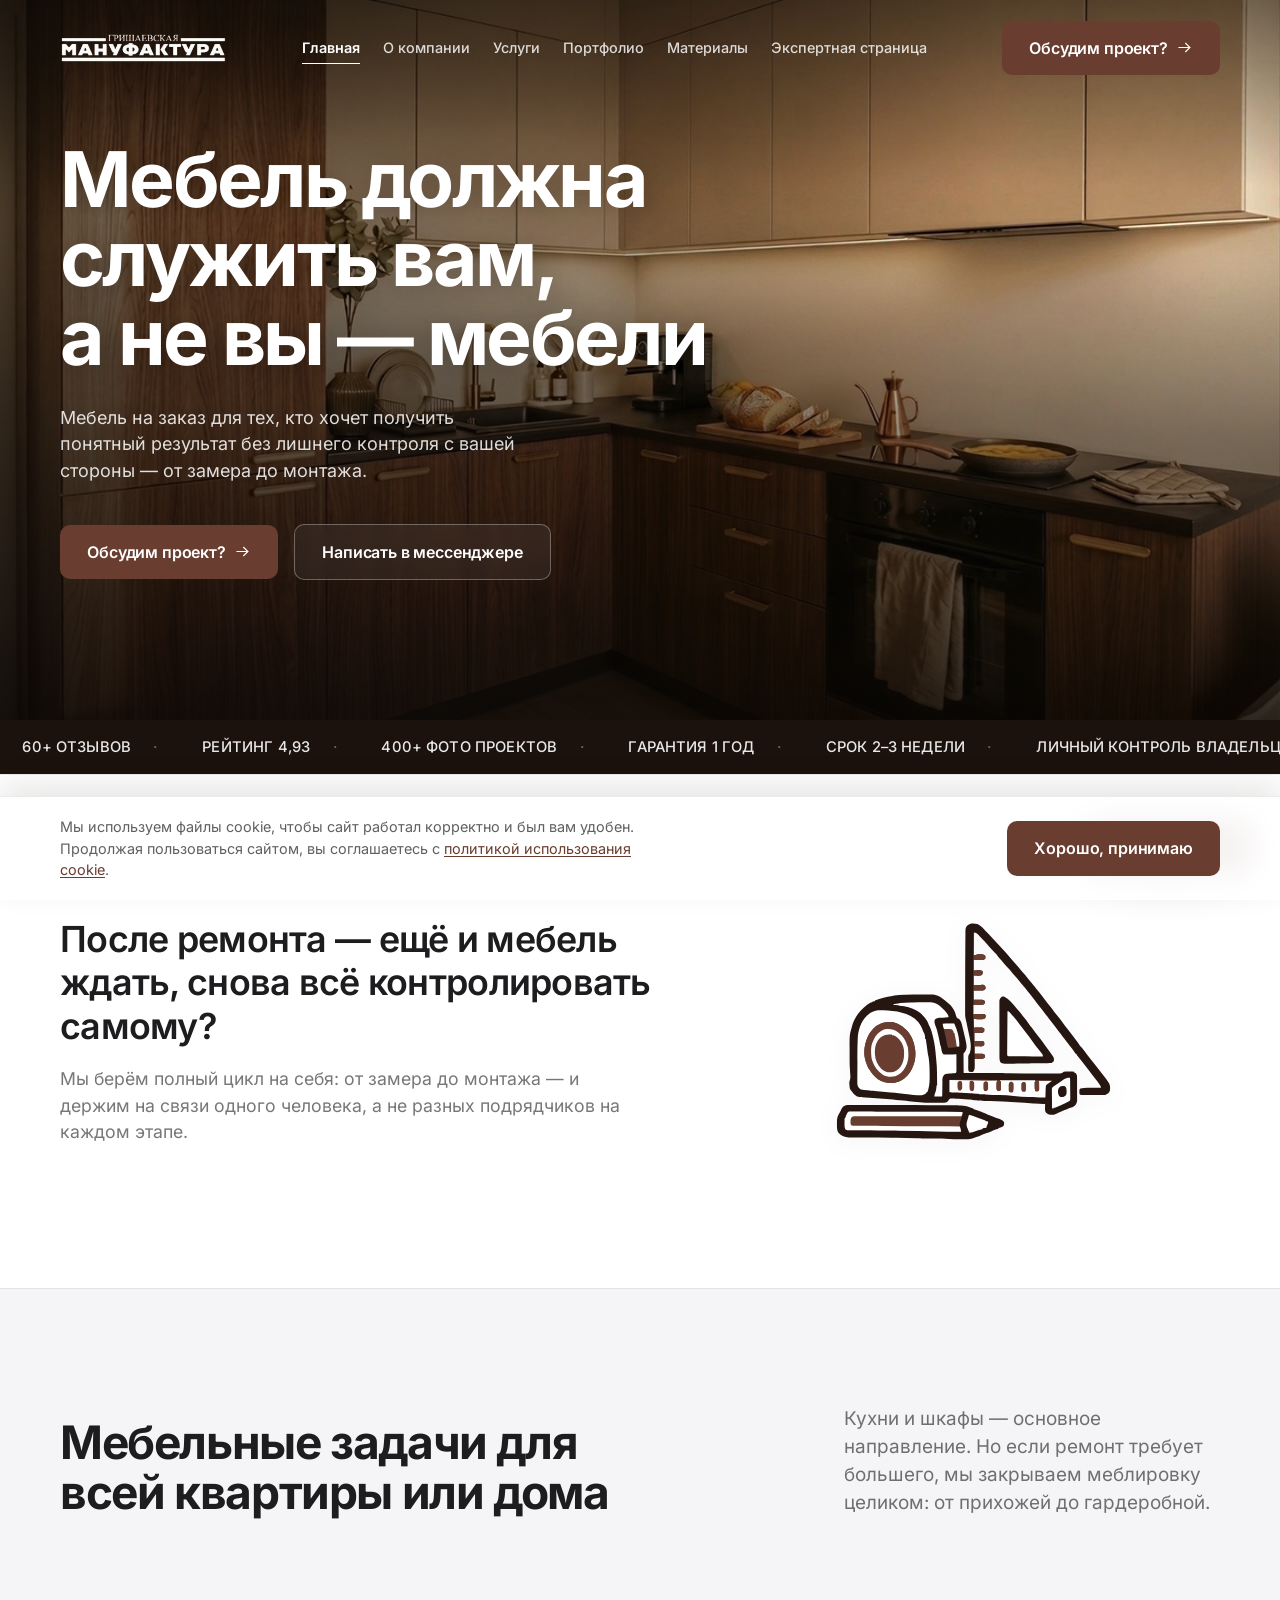
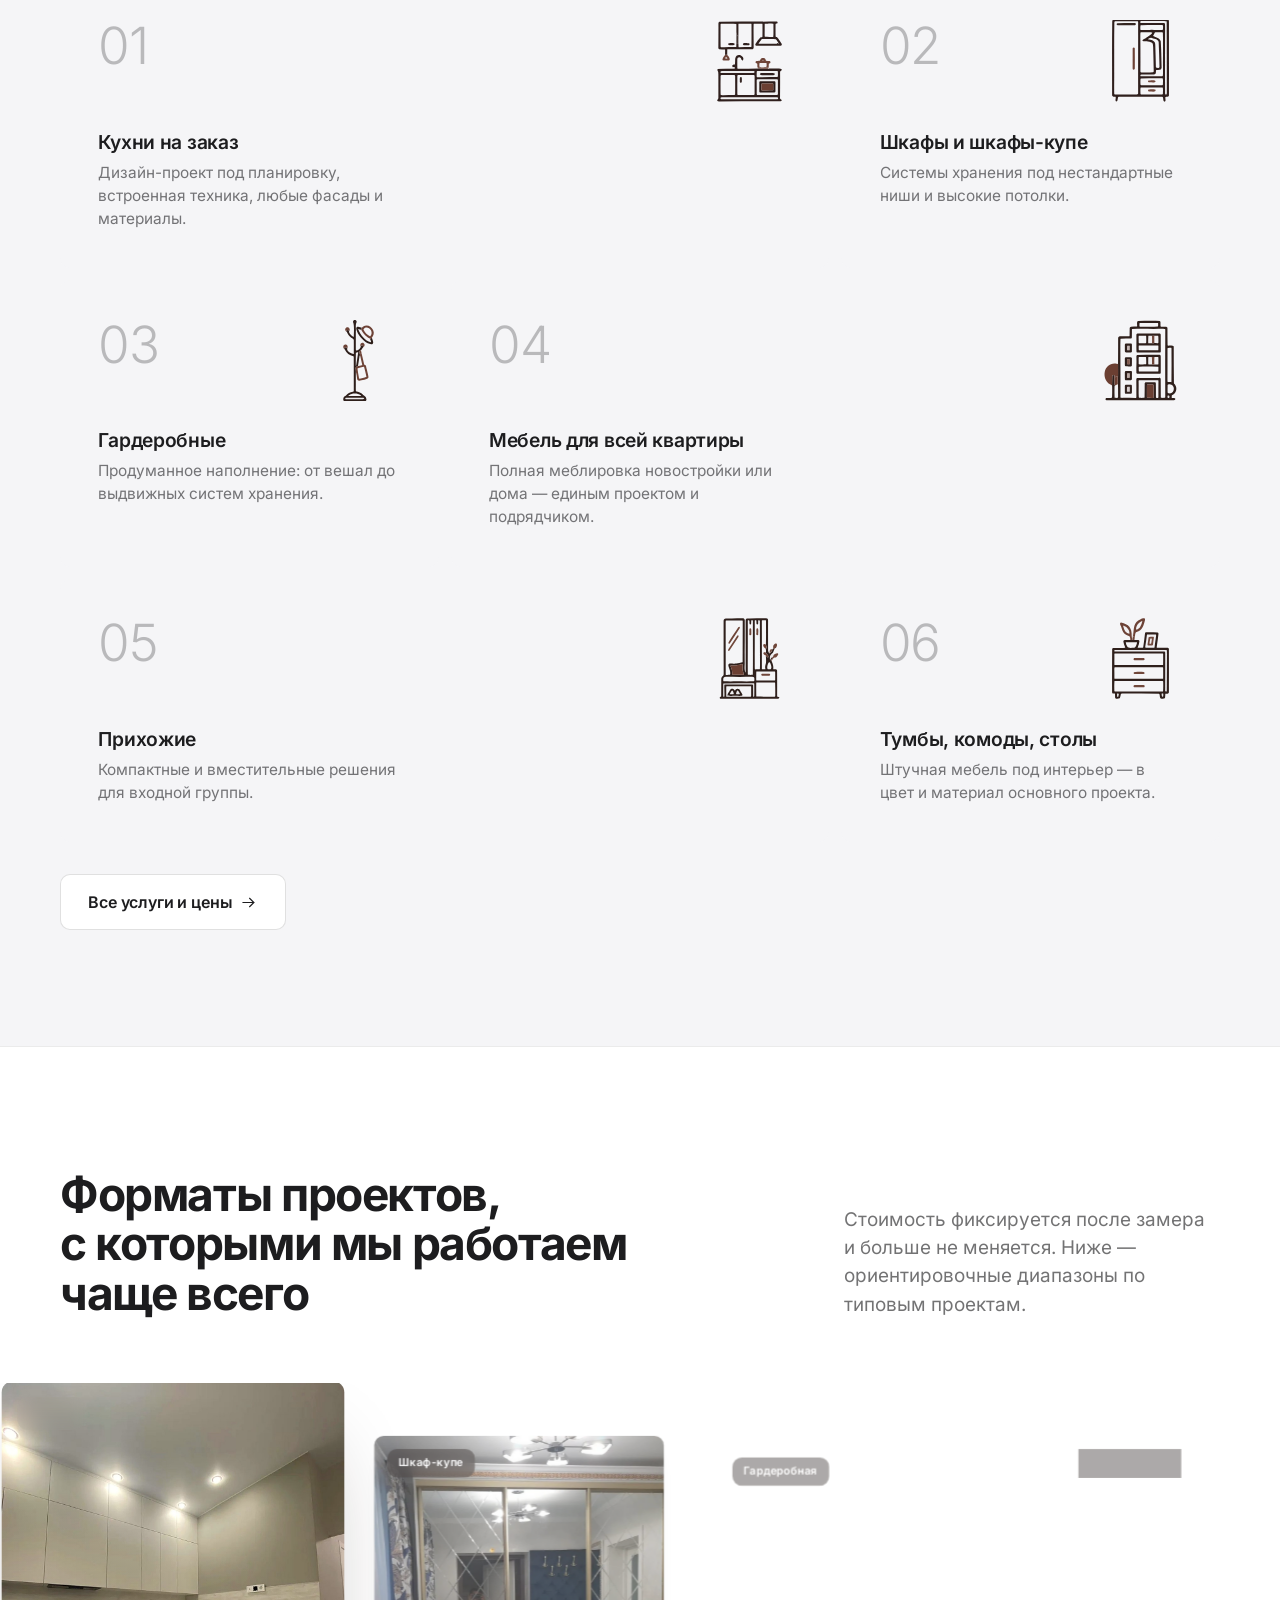
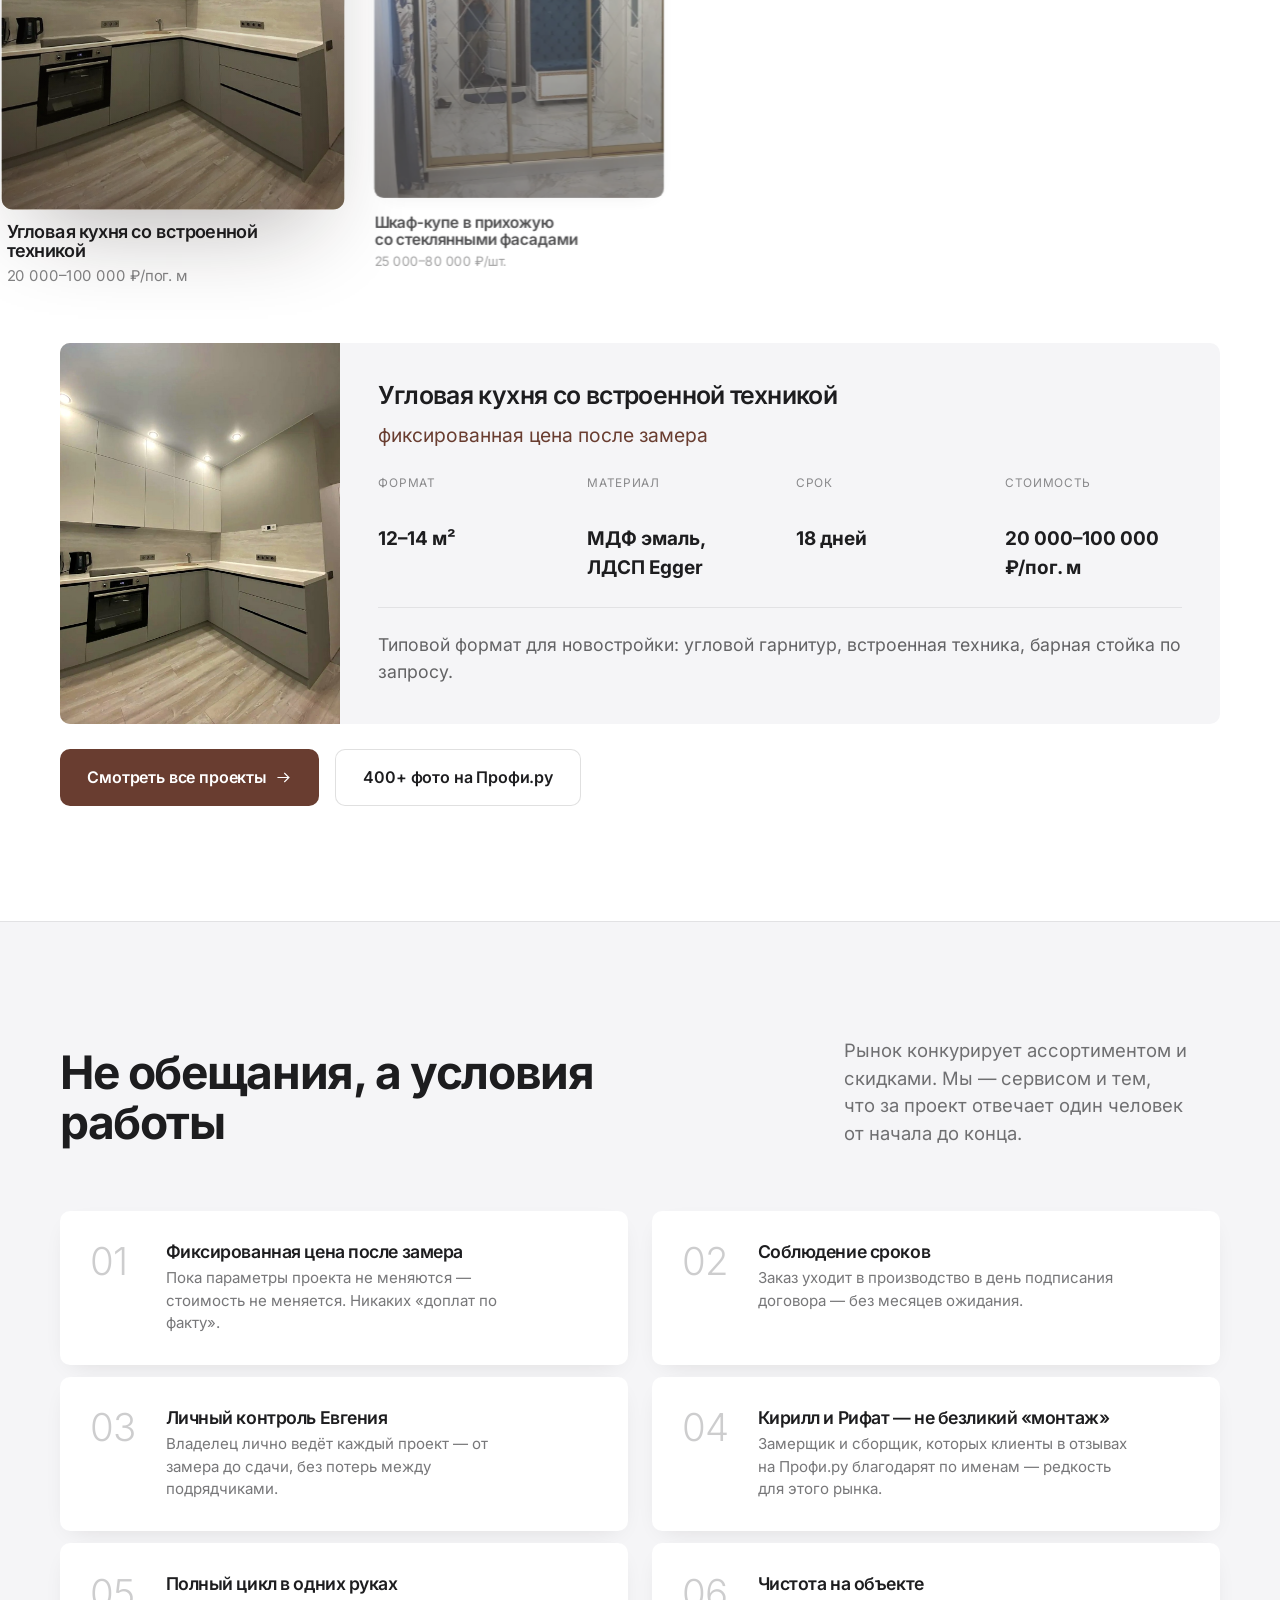
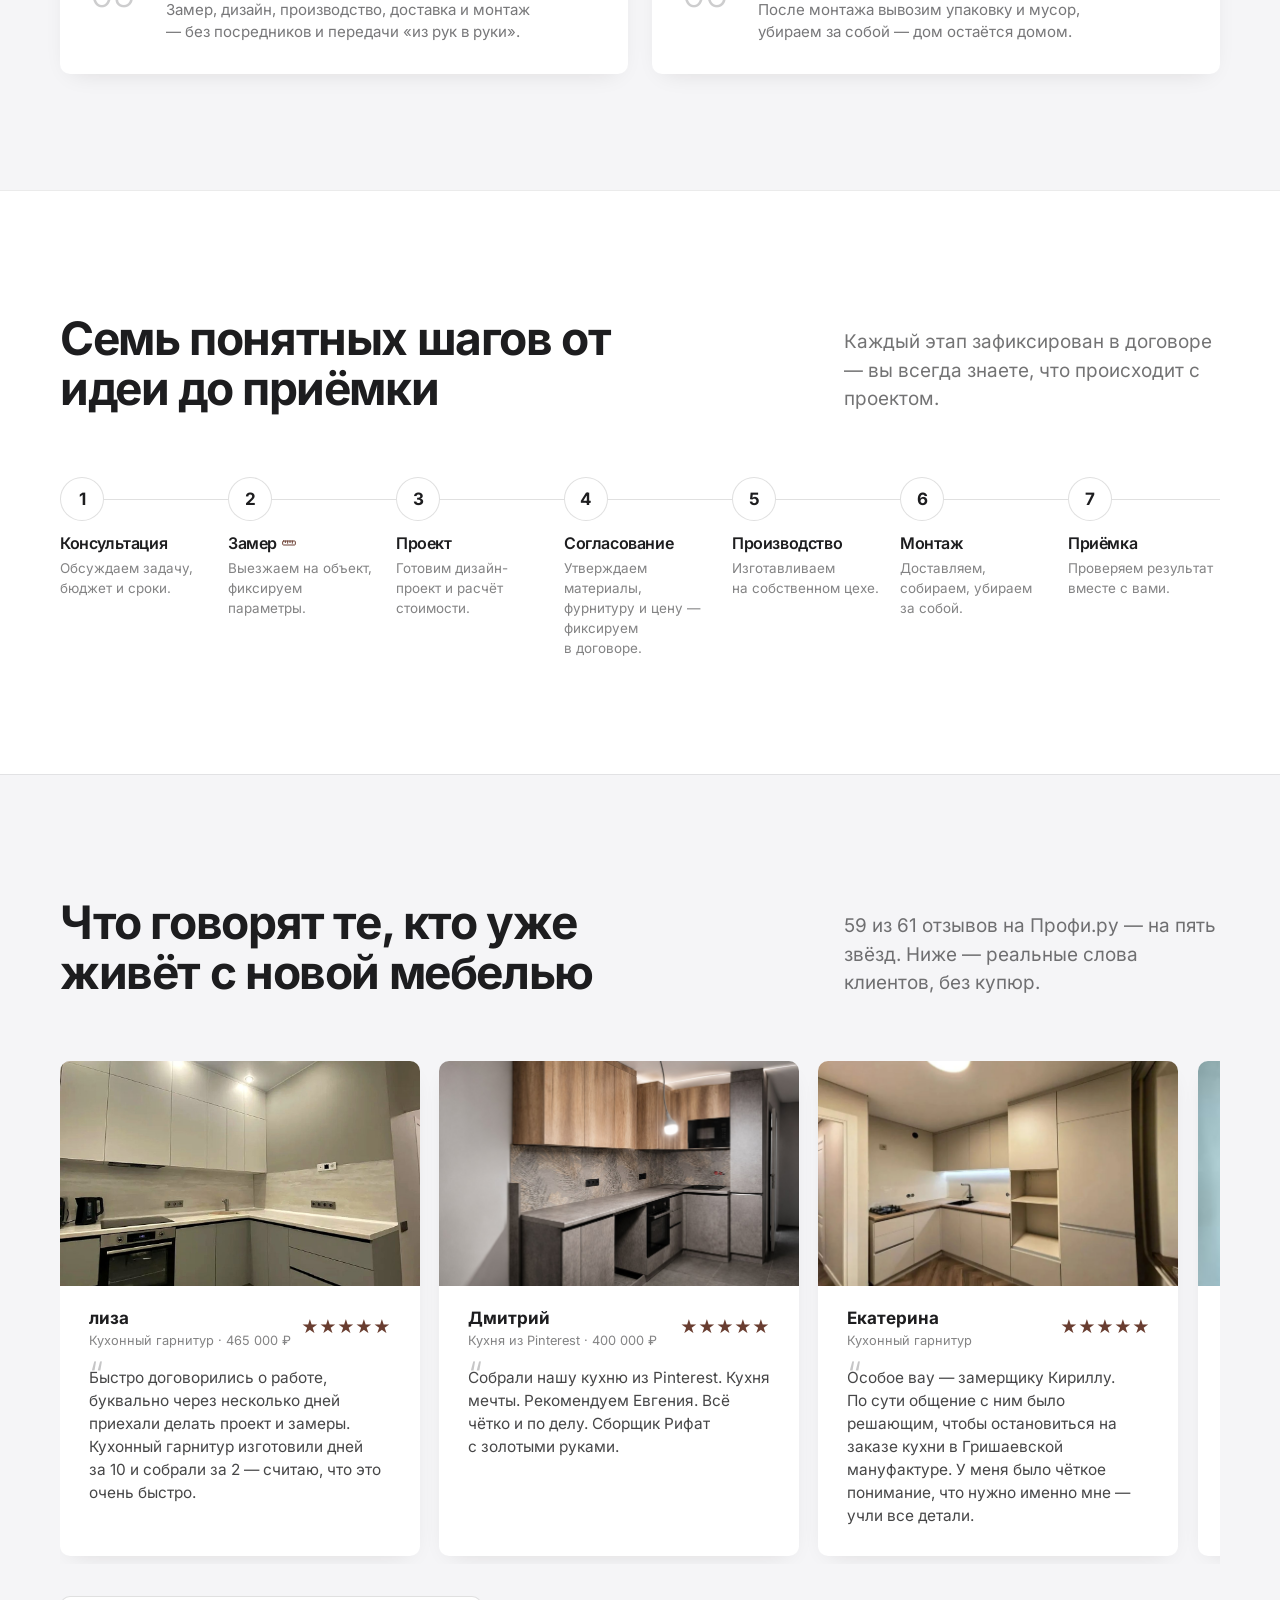
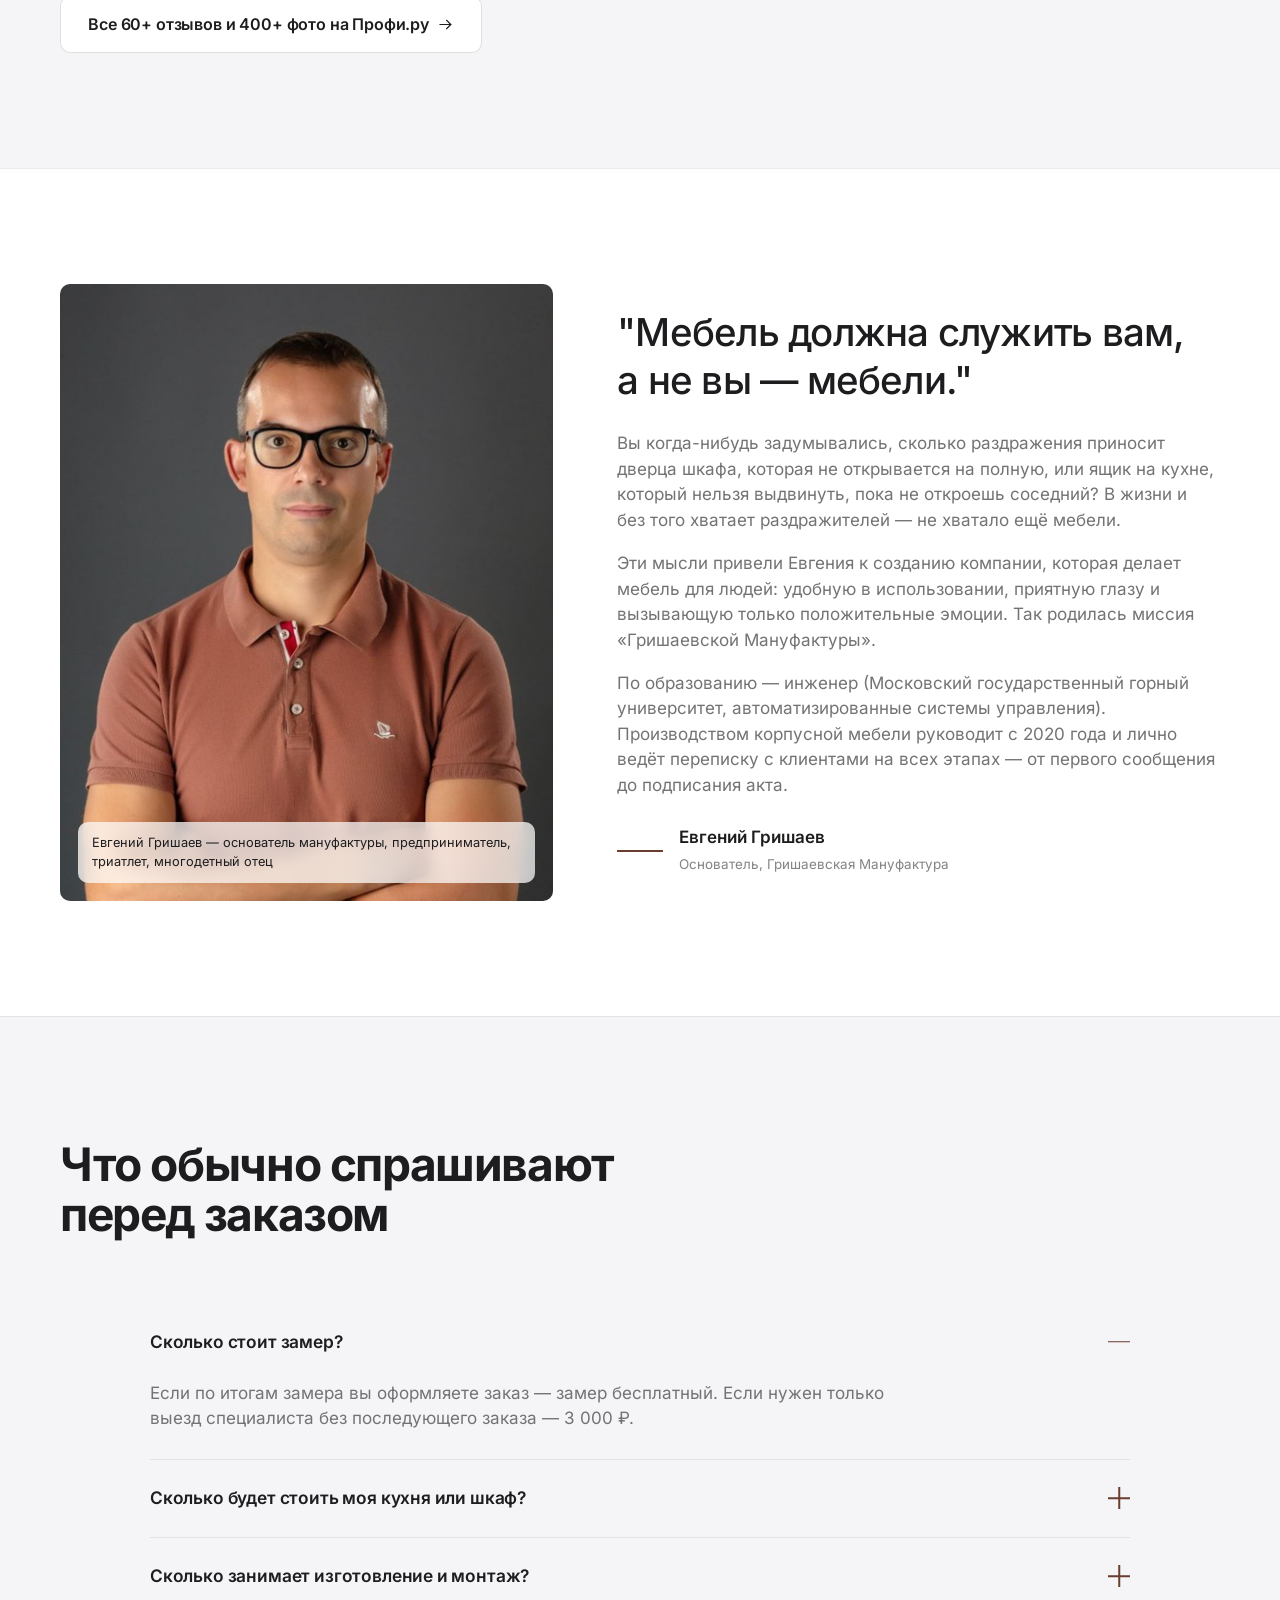
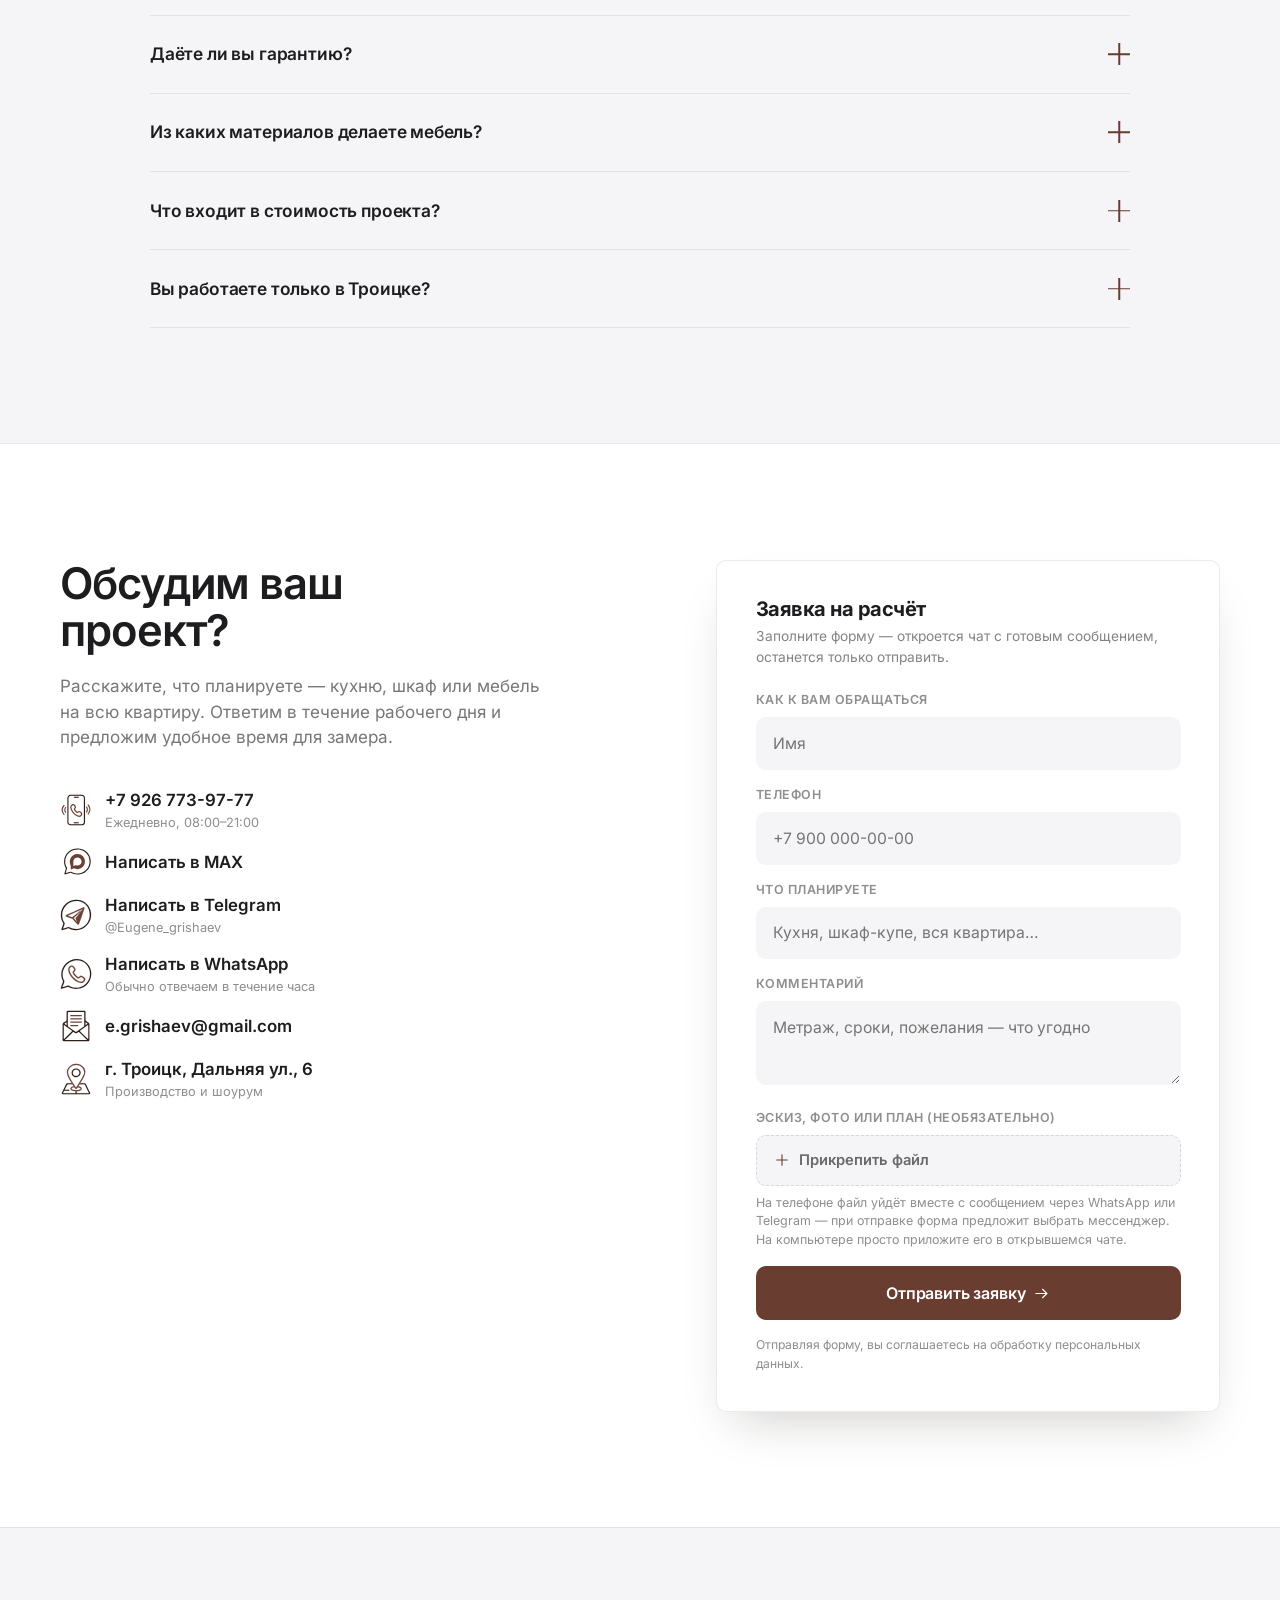
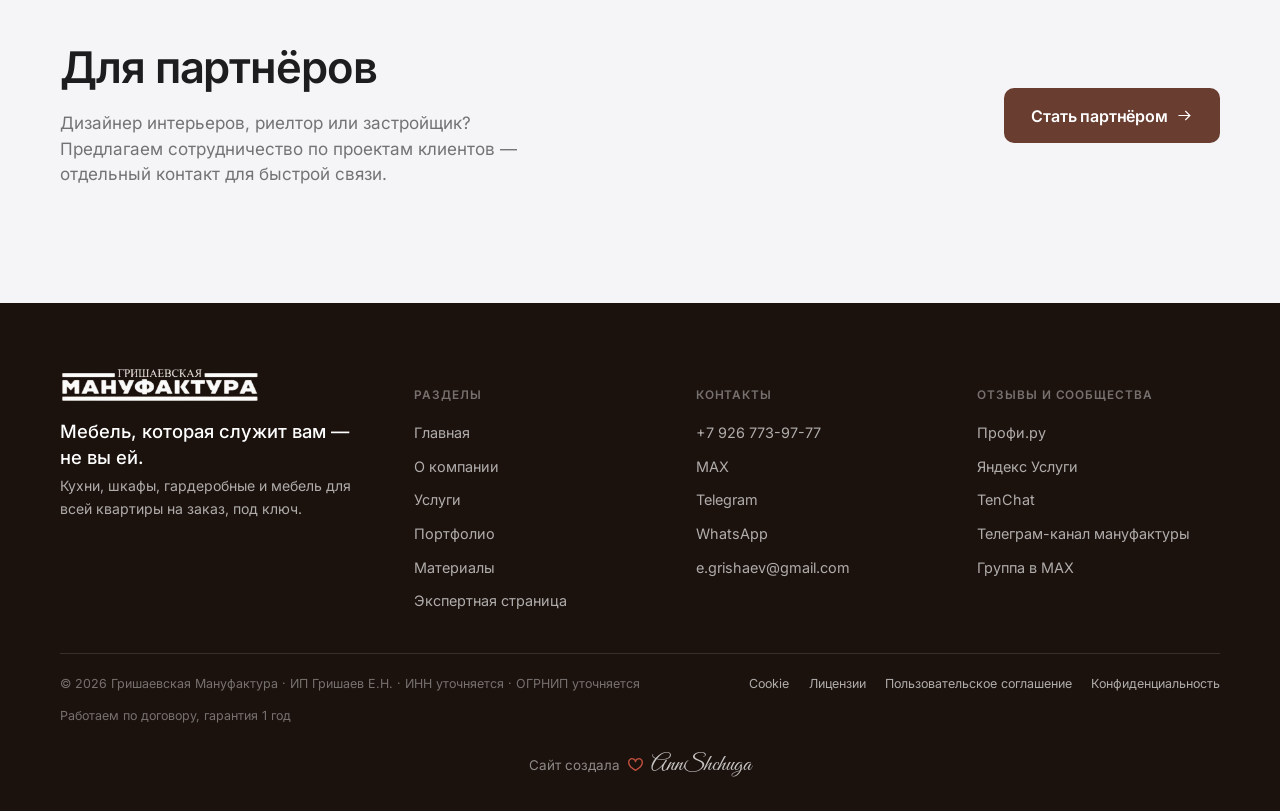
==== commit 19512dfb: "Round photo count to 400+ to match rounded review count style Co-Authored-By: Claude Sonnet 5 <norep" ====
--- a/index.html
+++ b/index.html
@@ -316,14 +316,14 @@
     <div class="marquee" aria-hidden="true">
       <span>60+ ОТЗЫВОВ <i>·</i></span>
       <span>РЕЙТИНГ 4,93 <i>·</i></span>
-      <span>416 ФОТО ПРОЕКТОВ <i>·</i></span>
+      <span>400+ ФОТО ПРОЕКТОВ <i>·</i></span>
       <span>ГАРАНТИЯ 1 ГОД <i>·</i></span>
       <span>СРОК 2–3 НЕДЕЛИ <i>·</i></span>
       <span>ЛИЧНЫЙ КОНТРОЛЬ ВЛАДЕЛЬЦА <i>·</i></span>
       <span>СОБСТВЕННОЕ ПРОИЗВОДСТВО <i>·</i></span>
       <span>60+ ОТЗЫВОВ <i>·</i></span>
       <span>РЕЙТИНГ 4,93 <i>·</i></span>
-      <span>416 ФОТО ПРОЕКТОВ <i>·</i></span>
+      <span>400+ ФОТО ПРОЕКТОВ <i>·</i></span>
       <span>ГАРАНТИЯ 1 ГОД <i>·</i></span>
       <span>СРОК 2–3 НЕДЕЛИ <i>·</i></span>
       <span>ЛИЧНЫЙ КОНТРОЛЬ ВЛАДЕЛЬЦА <i>·</i></span>
@@ -419,7 +419,7 @@
             <svg viewBox="0 0 24 24"><use href="#icon-arrow"/></svg>
           </a>
           <a class="btn btn-ghost" href="https://profi.ru/profile/GrishayevYN" target="_blank" rel="noopener">
-            416 фото на&nbsp;Профи.ру
+            400+ фото на&nbsp;Профи.ру
           </a>
         </div>
       </div>
@@ -551,7 +551,7 @@
     </div>
     <div class="wrap" style="margin-top:2rem" data-reveal>
       <a class="btn btn-ghost" href="https://profi.ru/profile/GrishayevYN" target="_blank" rel="noopener">
-        Все 60+ отзывов и 416 фото на&nbsp;Профи.ру
+        Все 60+ отзывов и 400+ фото на&nbsp;Профи.ру
         <svg viewBox="0 0 24 24"><use href="#icon-arrow"/></svg>
       </a>
     </div>
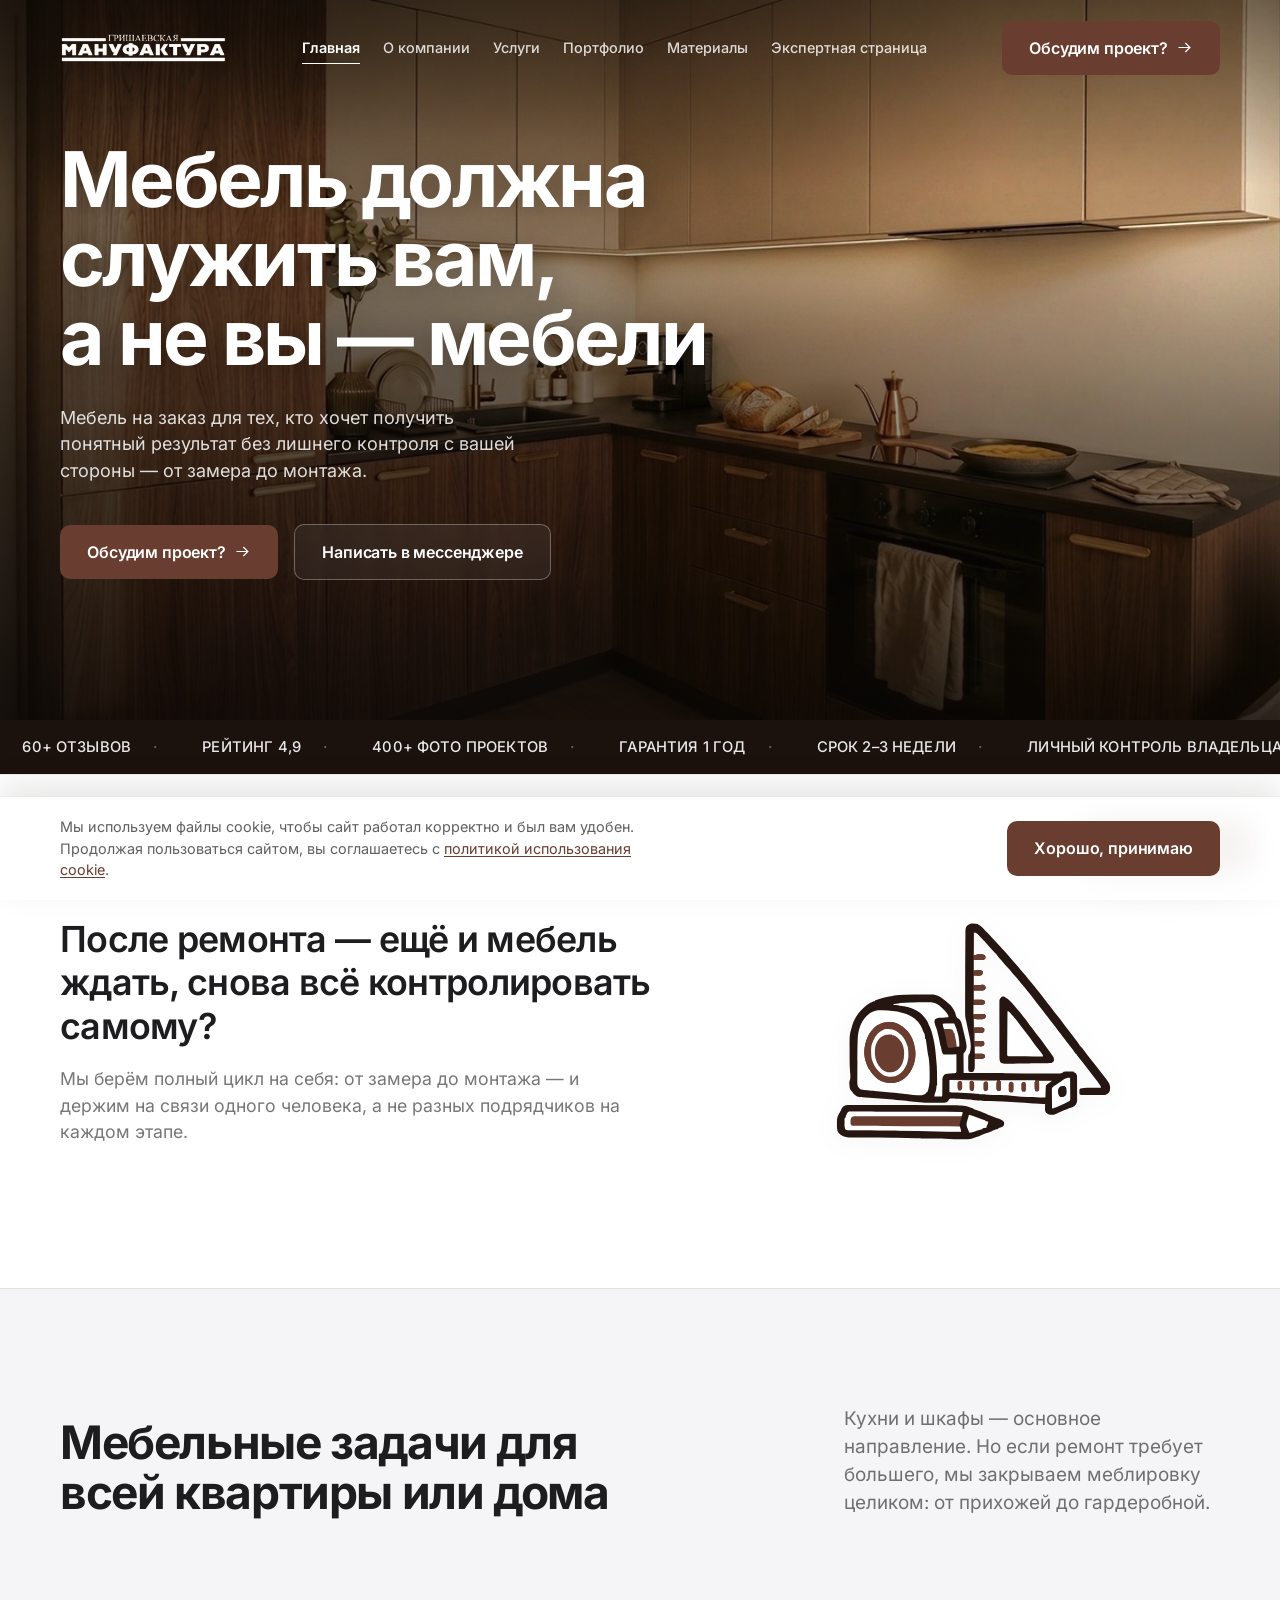
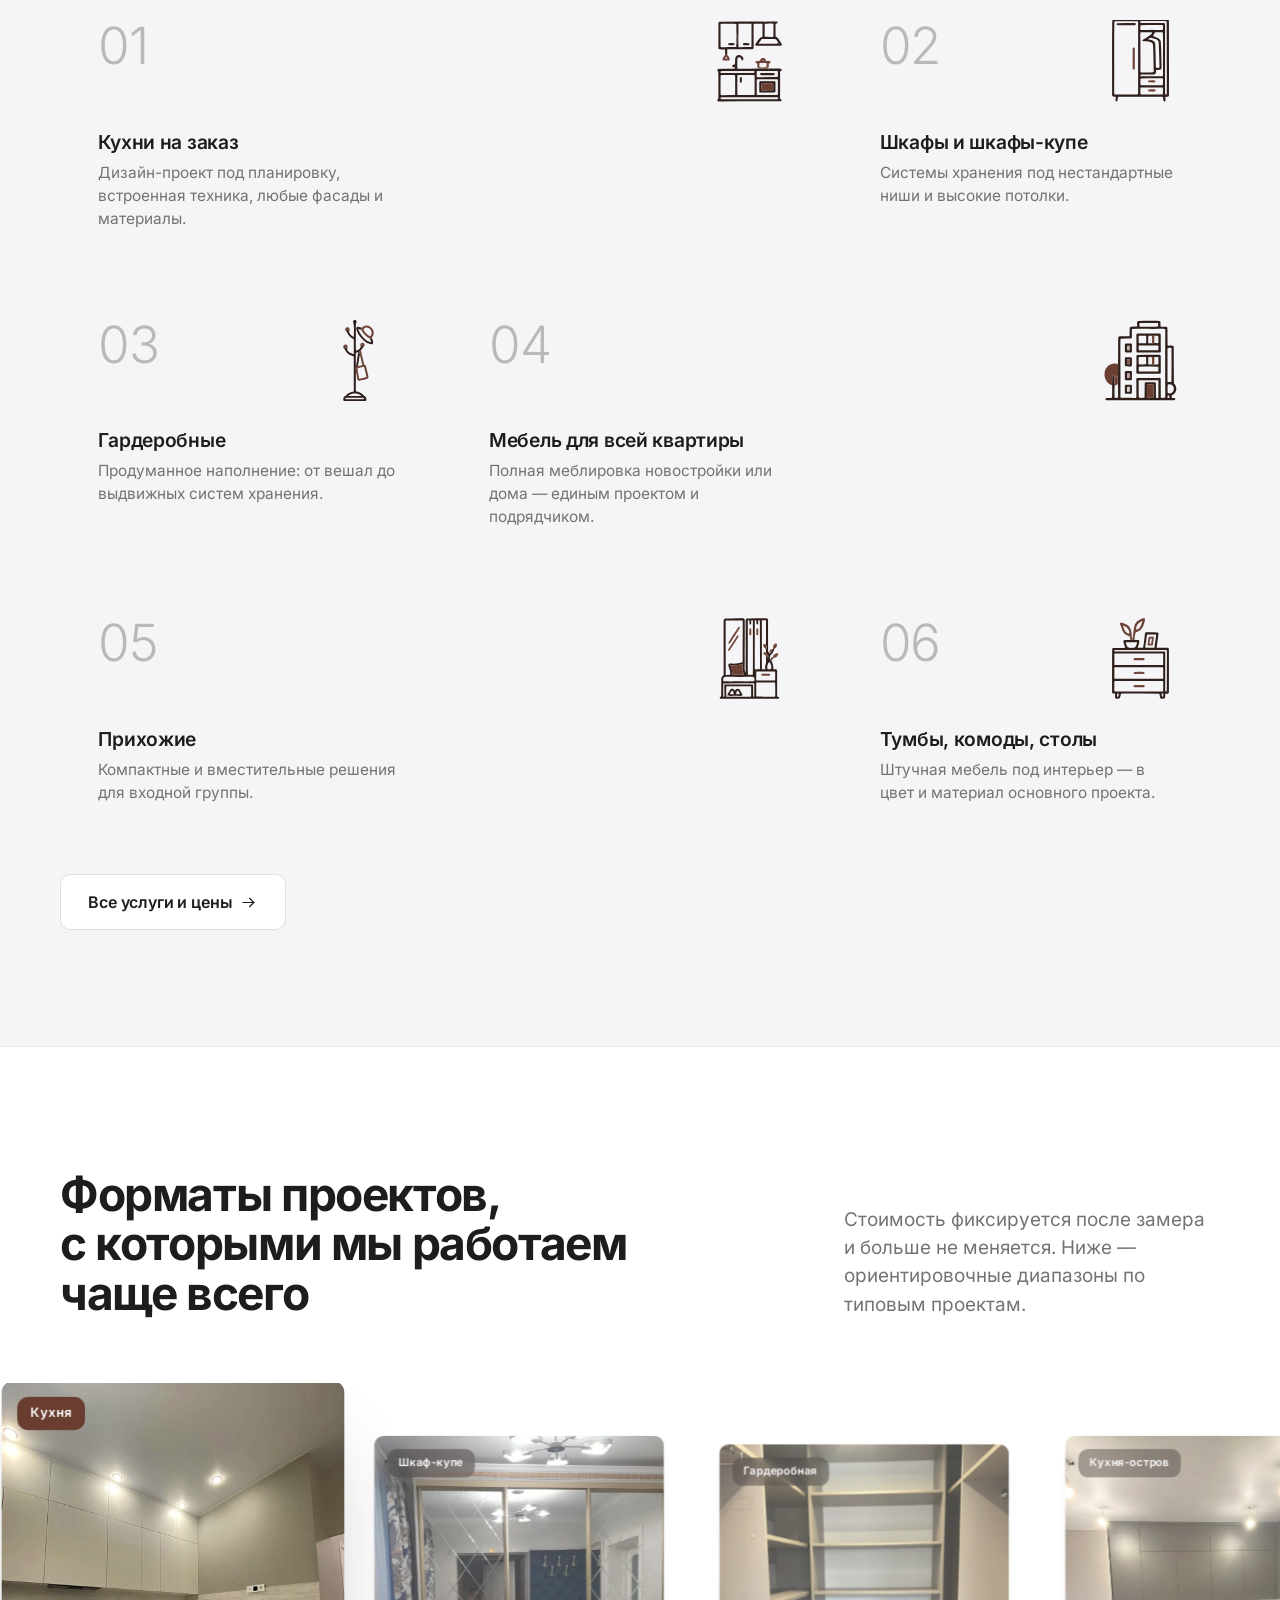
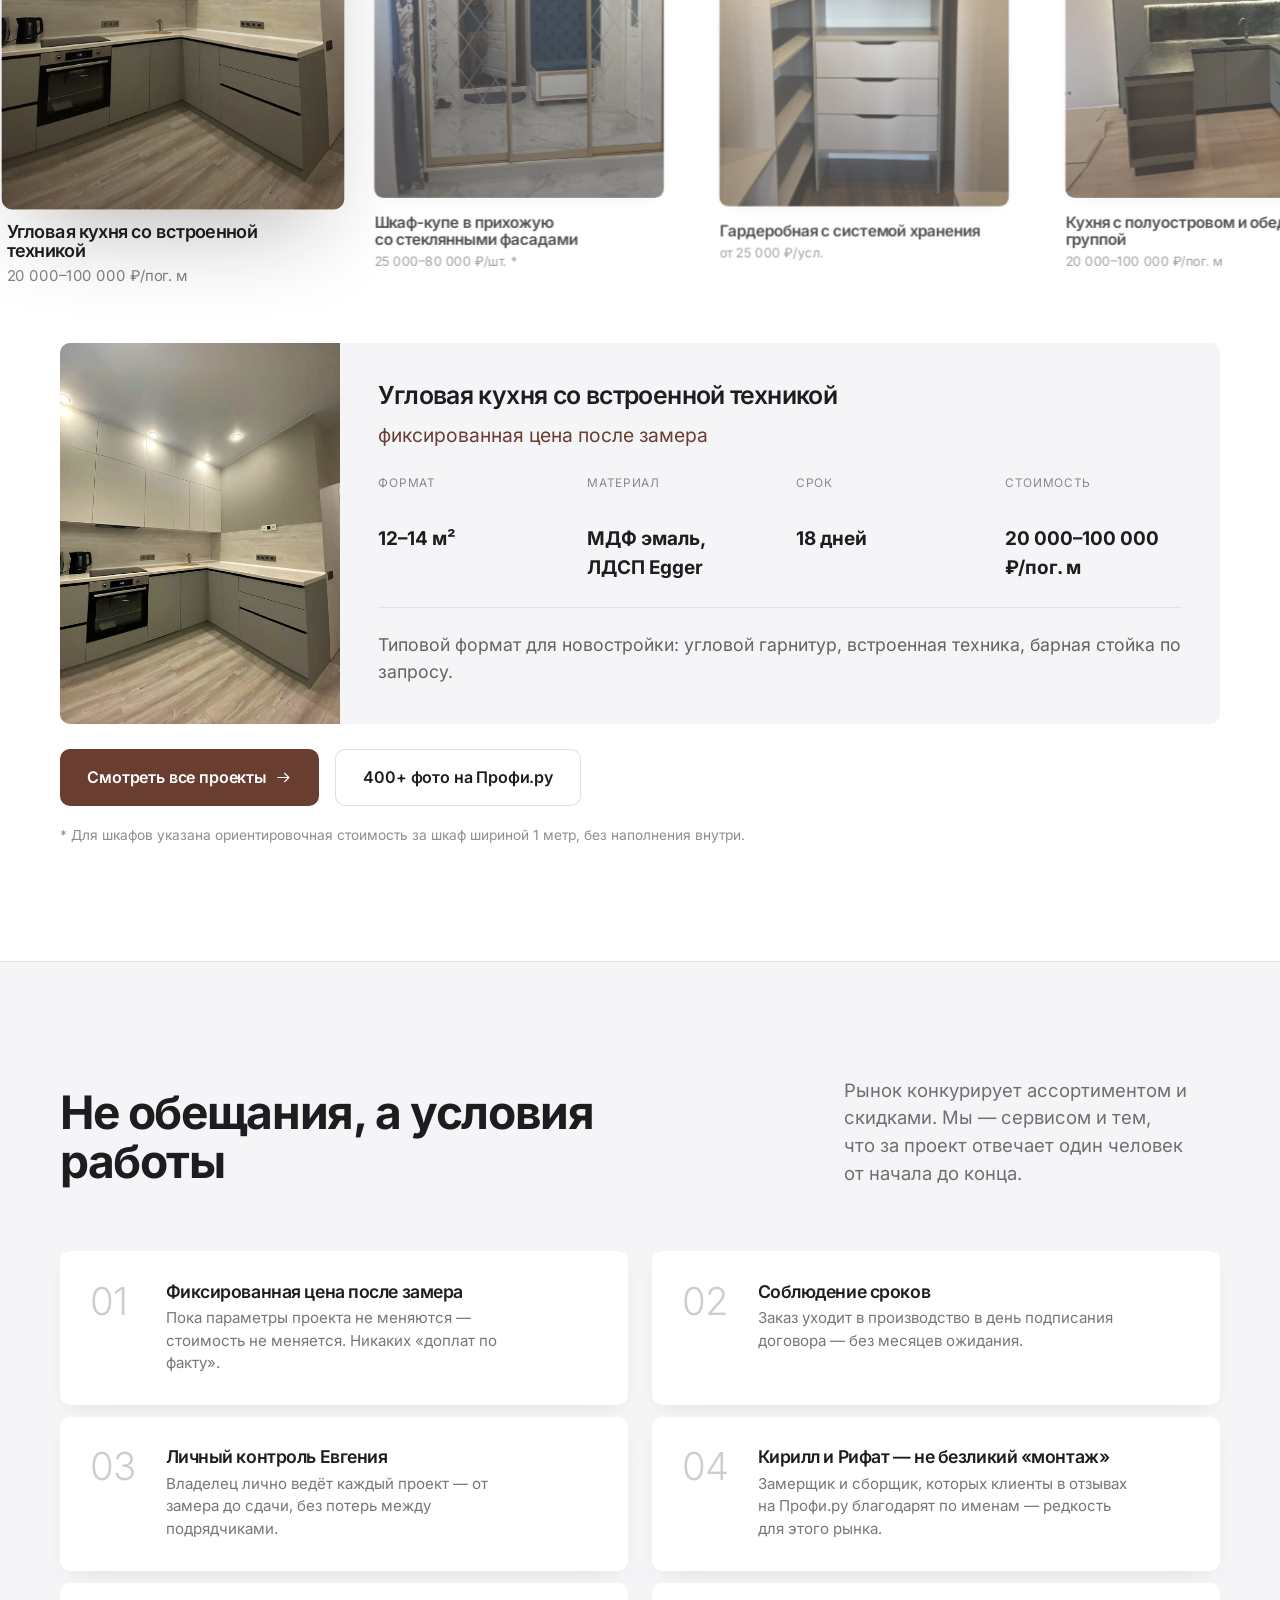
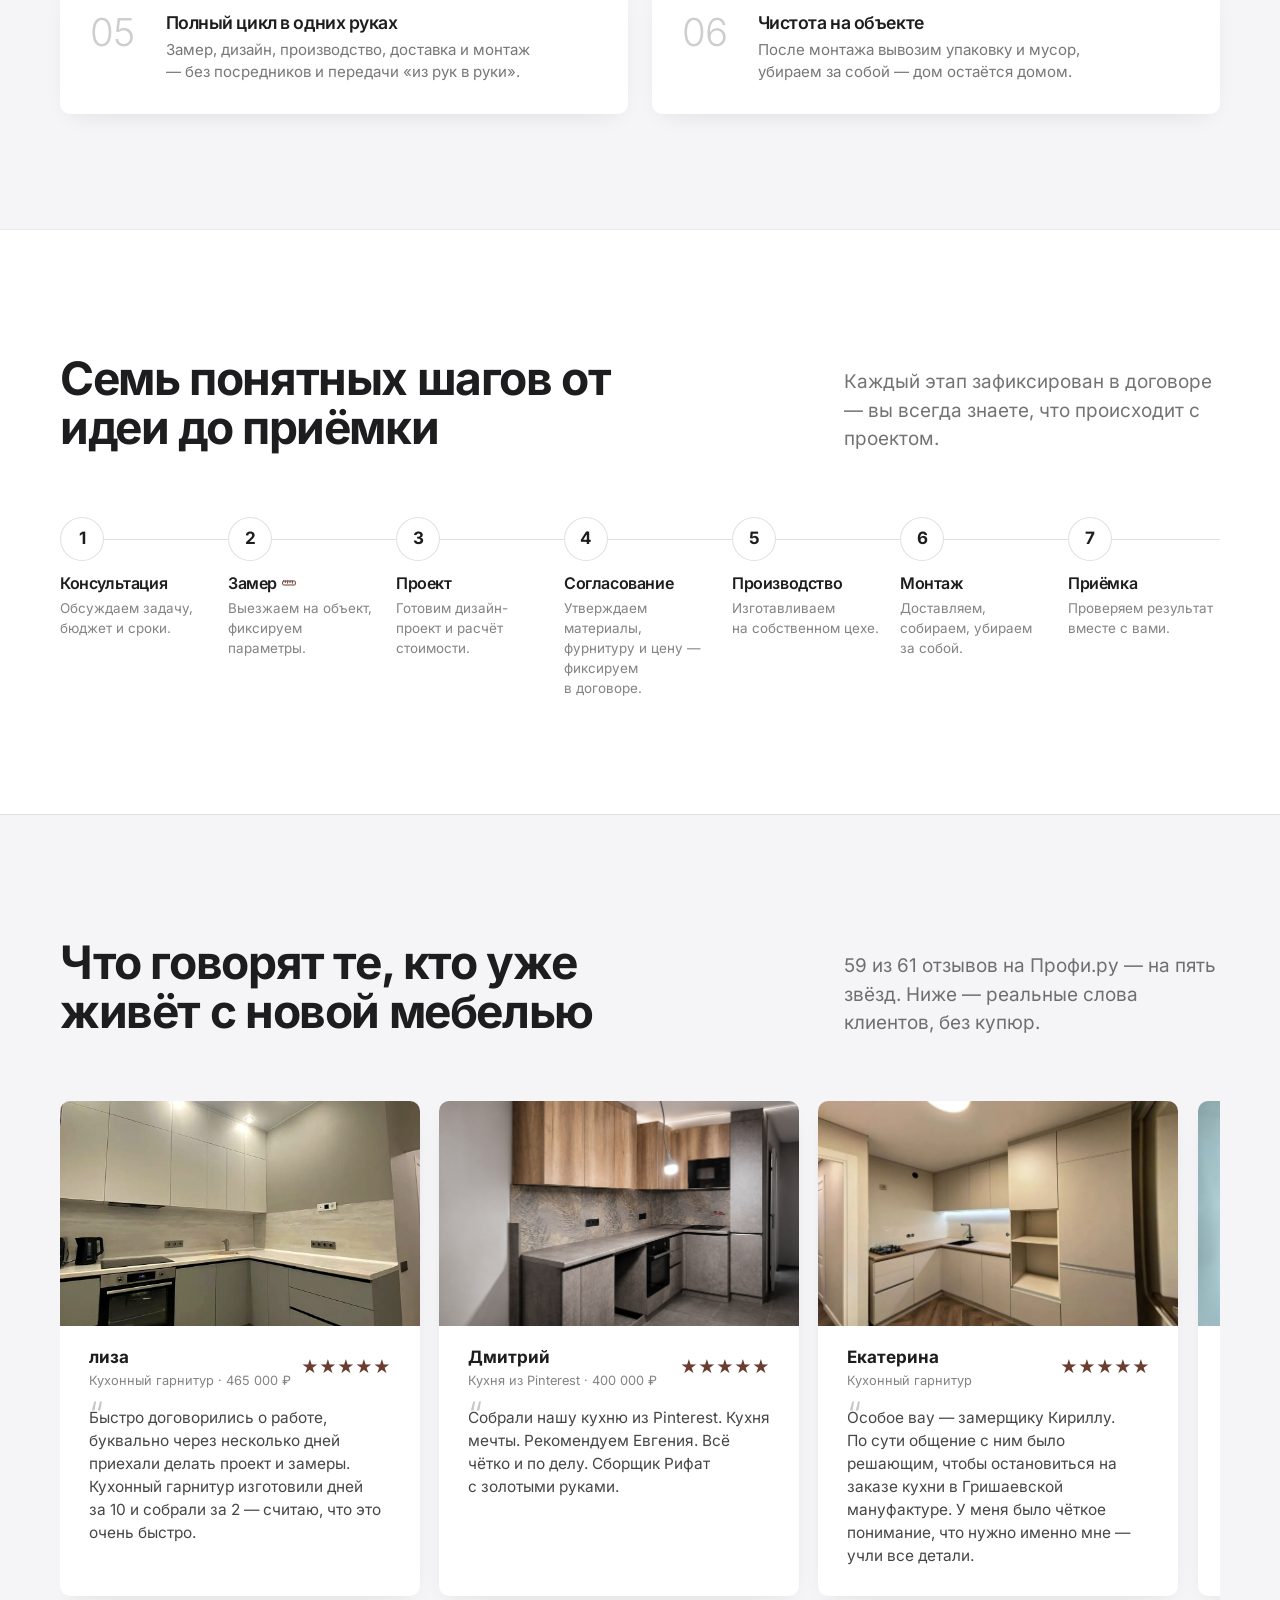
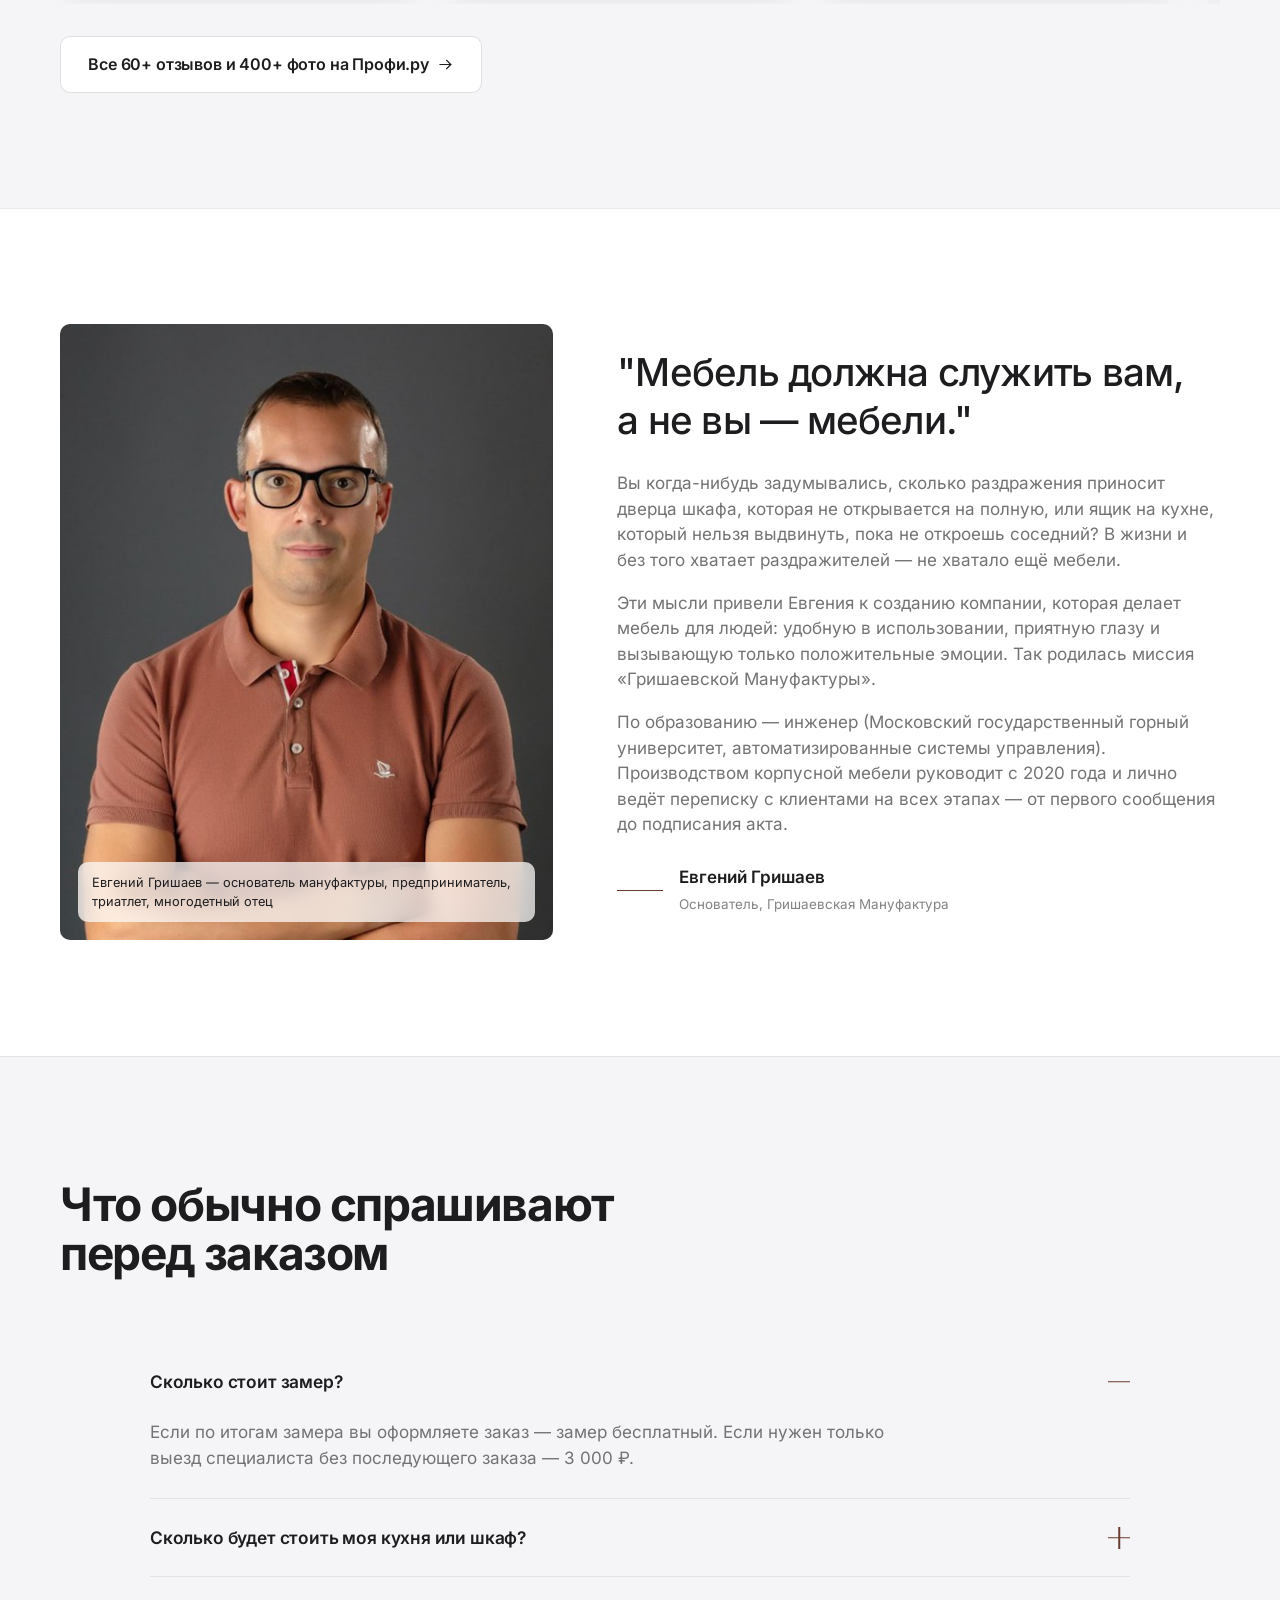
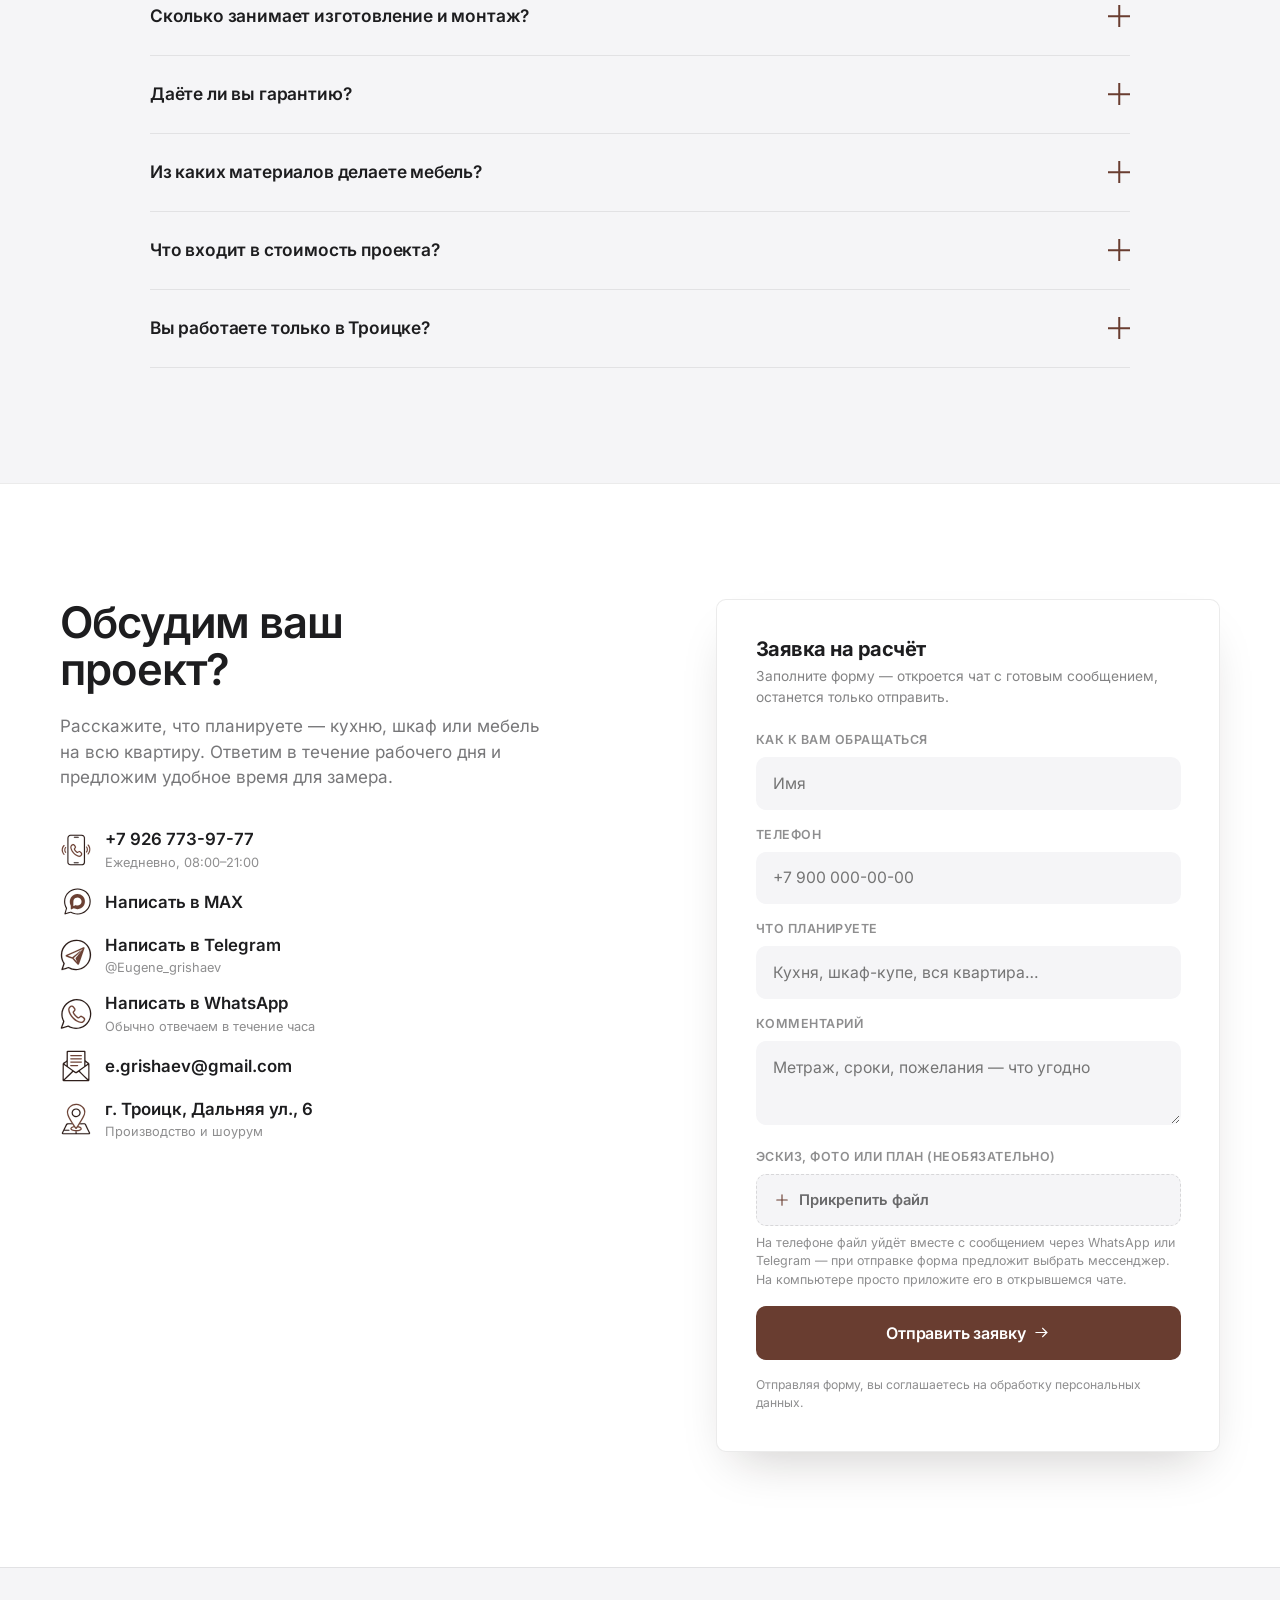
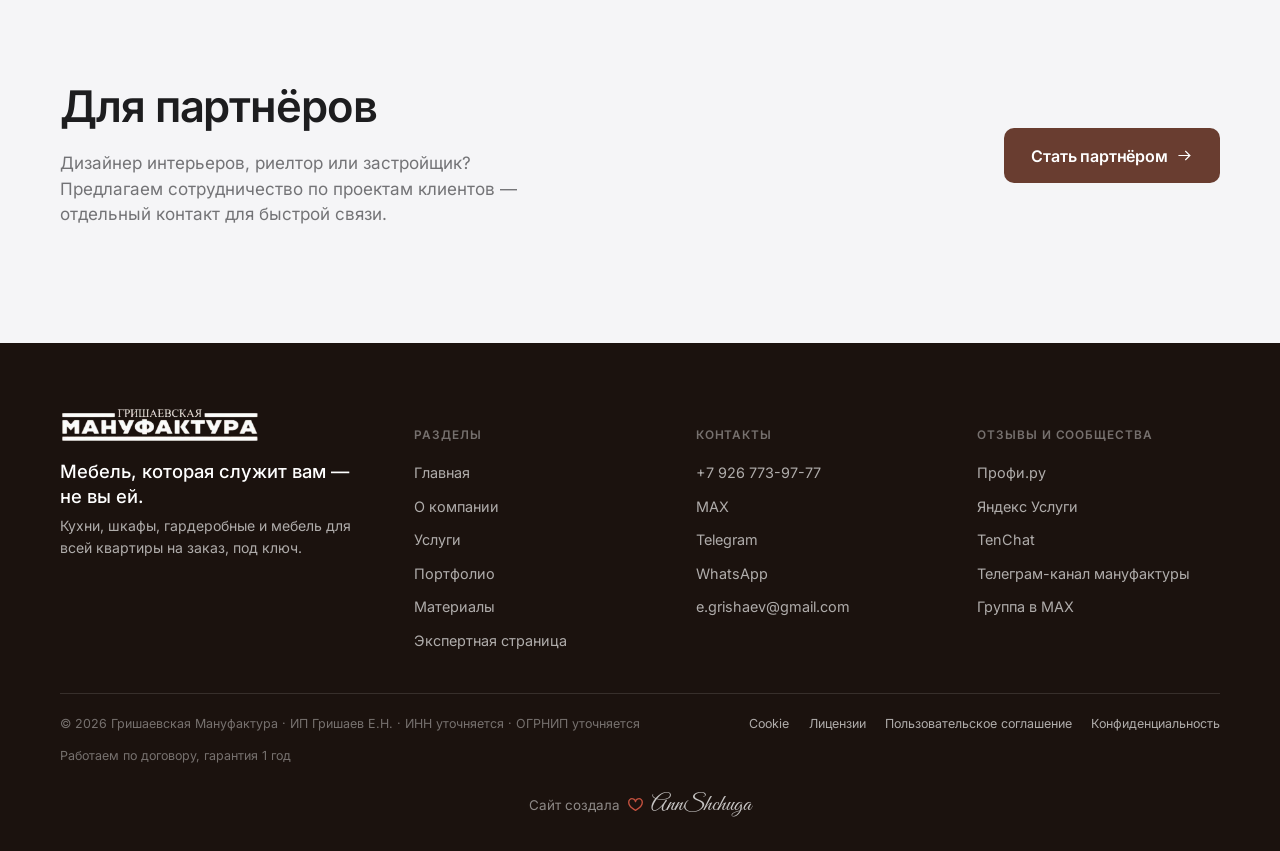
==== commit 078619cb: "Round marquee rating to 4,9 and add per-piece wardrobe price footnote Marquee ticker showed "РЕЙТИНГ" ====
--- a/index.html
+++ b/index.html
@@ -315,14 +315,14 @@
   <div class="marquee-strip">
     <div class="marquee" aria-hidden="true">
       <span>60+ ОТЗЫВОВ <i>·</i></span>
-      <span>РЕЙТИНГ 4,93 <i>·</i></span>
+      <span>РЕЙТИНГ 4,9 <i>·</i></span>
       <span>400+ ФОТО ПРОЕКТОВ <i>·</i></span>
       <span>ГАРАНТИЯ 1 ГОД <i>·</i></span>
       <span>СРОК 2–3 НЕДЕЛИ <i>·</i></span>
       <span>ЛИЧНЫЙ КОНТРОЛЬ ВЛАДЕЛЬЦА <i>·</i></span>
       <span>СОБСТВЕННОЕ ПРОИЗВОДСТВО <i>·</i></span>
       <span>60+ ОТЗЫВОВ <i>·</i></span>
-      <span>РЕЙТИНГ 4,93 <i>·</i></span>
+      <span>РЕЙТИНГ 4,9 <i>·</i></span>
       <span>400+ ФОТО ПРОЕКТОВ <i>·</i></span>
       <span>ГАРАНТИЯ 1 ГОД <i>·</i></span>
       <span>СРОК 2–3 НЕДЕЛИ <i>·</i></span>
@@ -422,6 +422,7 @@
             400+ фото на&nbsp;Профи.ру
           </a>
         </div>
+        <p class="price-footnote" data-reveal>* Для шкафов указана ориентировочная стоимость за шкаф шириной 1 метр, без наполнения внутри.</p>
       </div>
     </div>
   </section>
--- a/css/style.css
+++ b/css/style.css
@@ -448,6 +448,7 @@
 /* ==========================================================================
    Portfolio / carousel
    ========================================================================== */
+.price-footnote{ font-size: .86rem; color: rgba(29,29,31,.5); margin-top: 1.2rem; }
 .portfolio-carousel{ position: relative; }
 .carousel-track{
   display: flex;
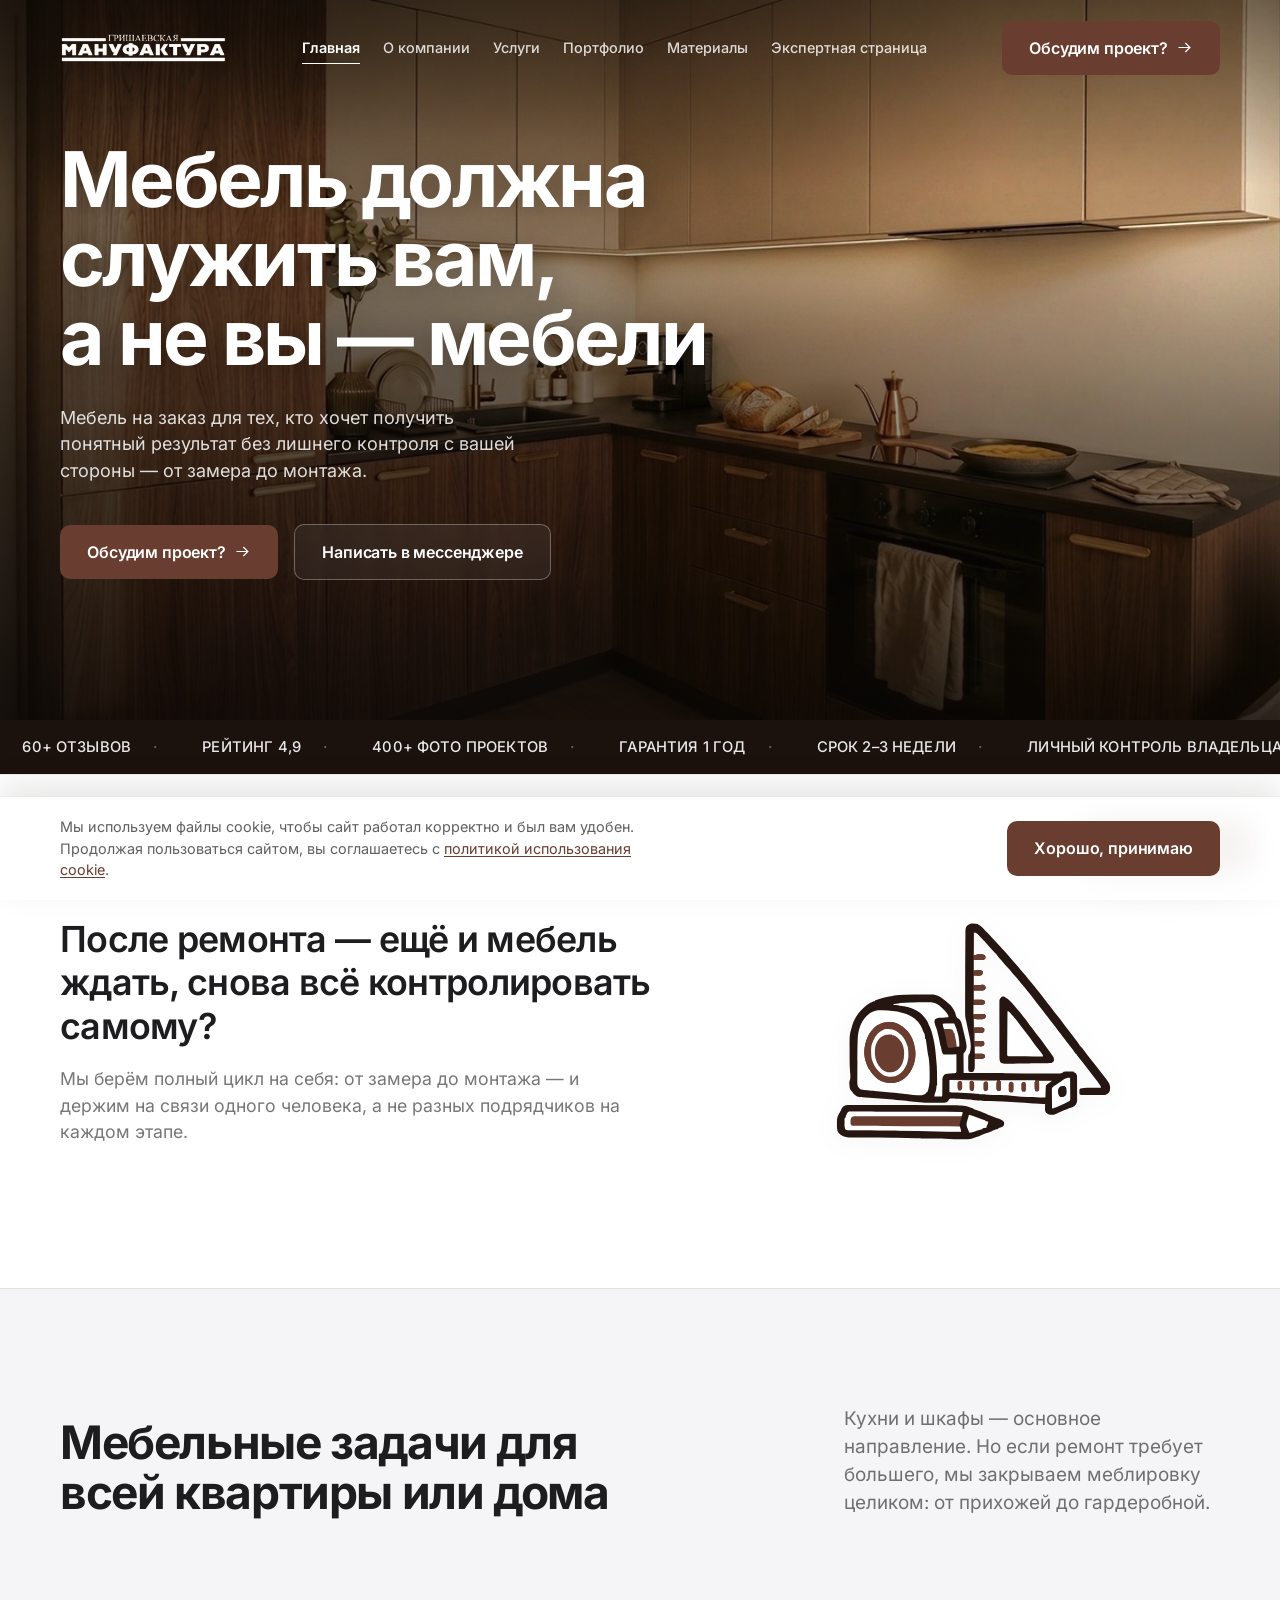
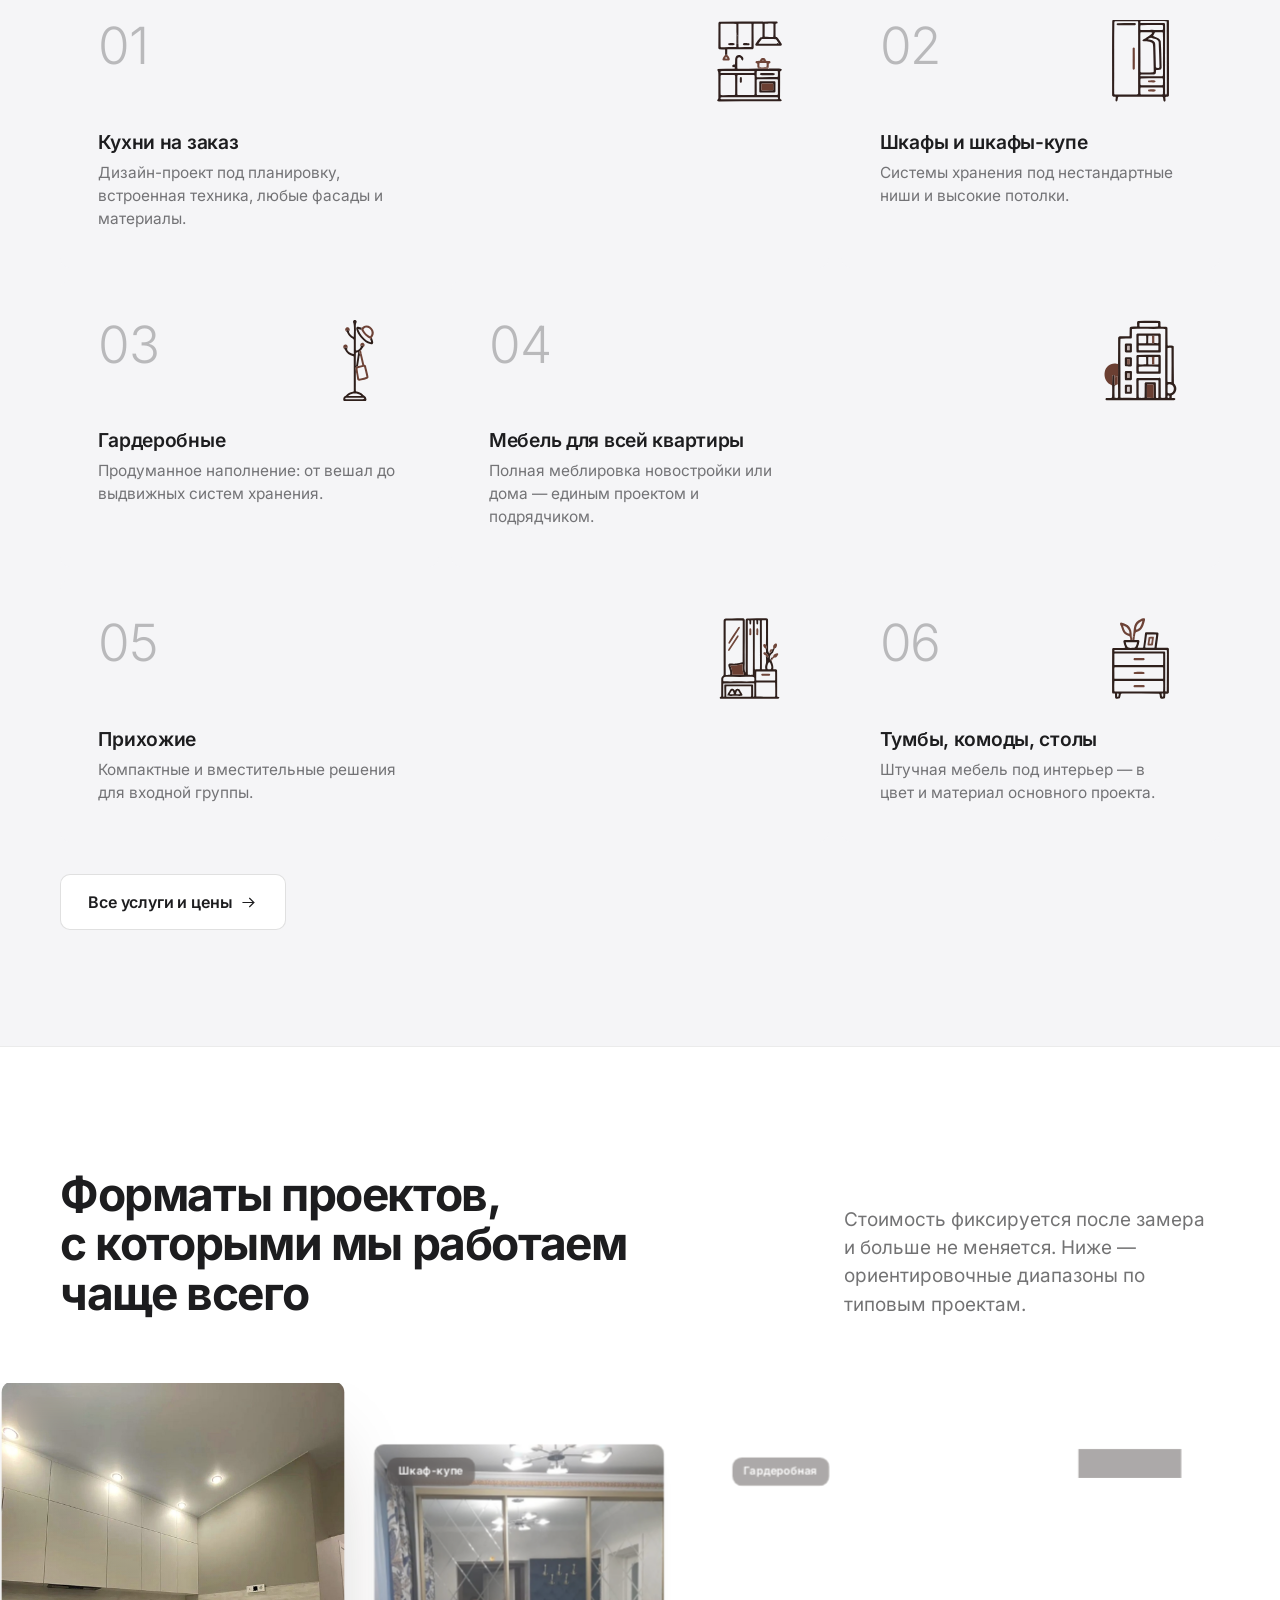
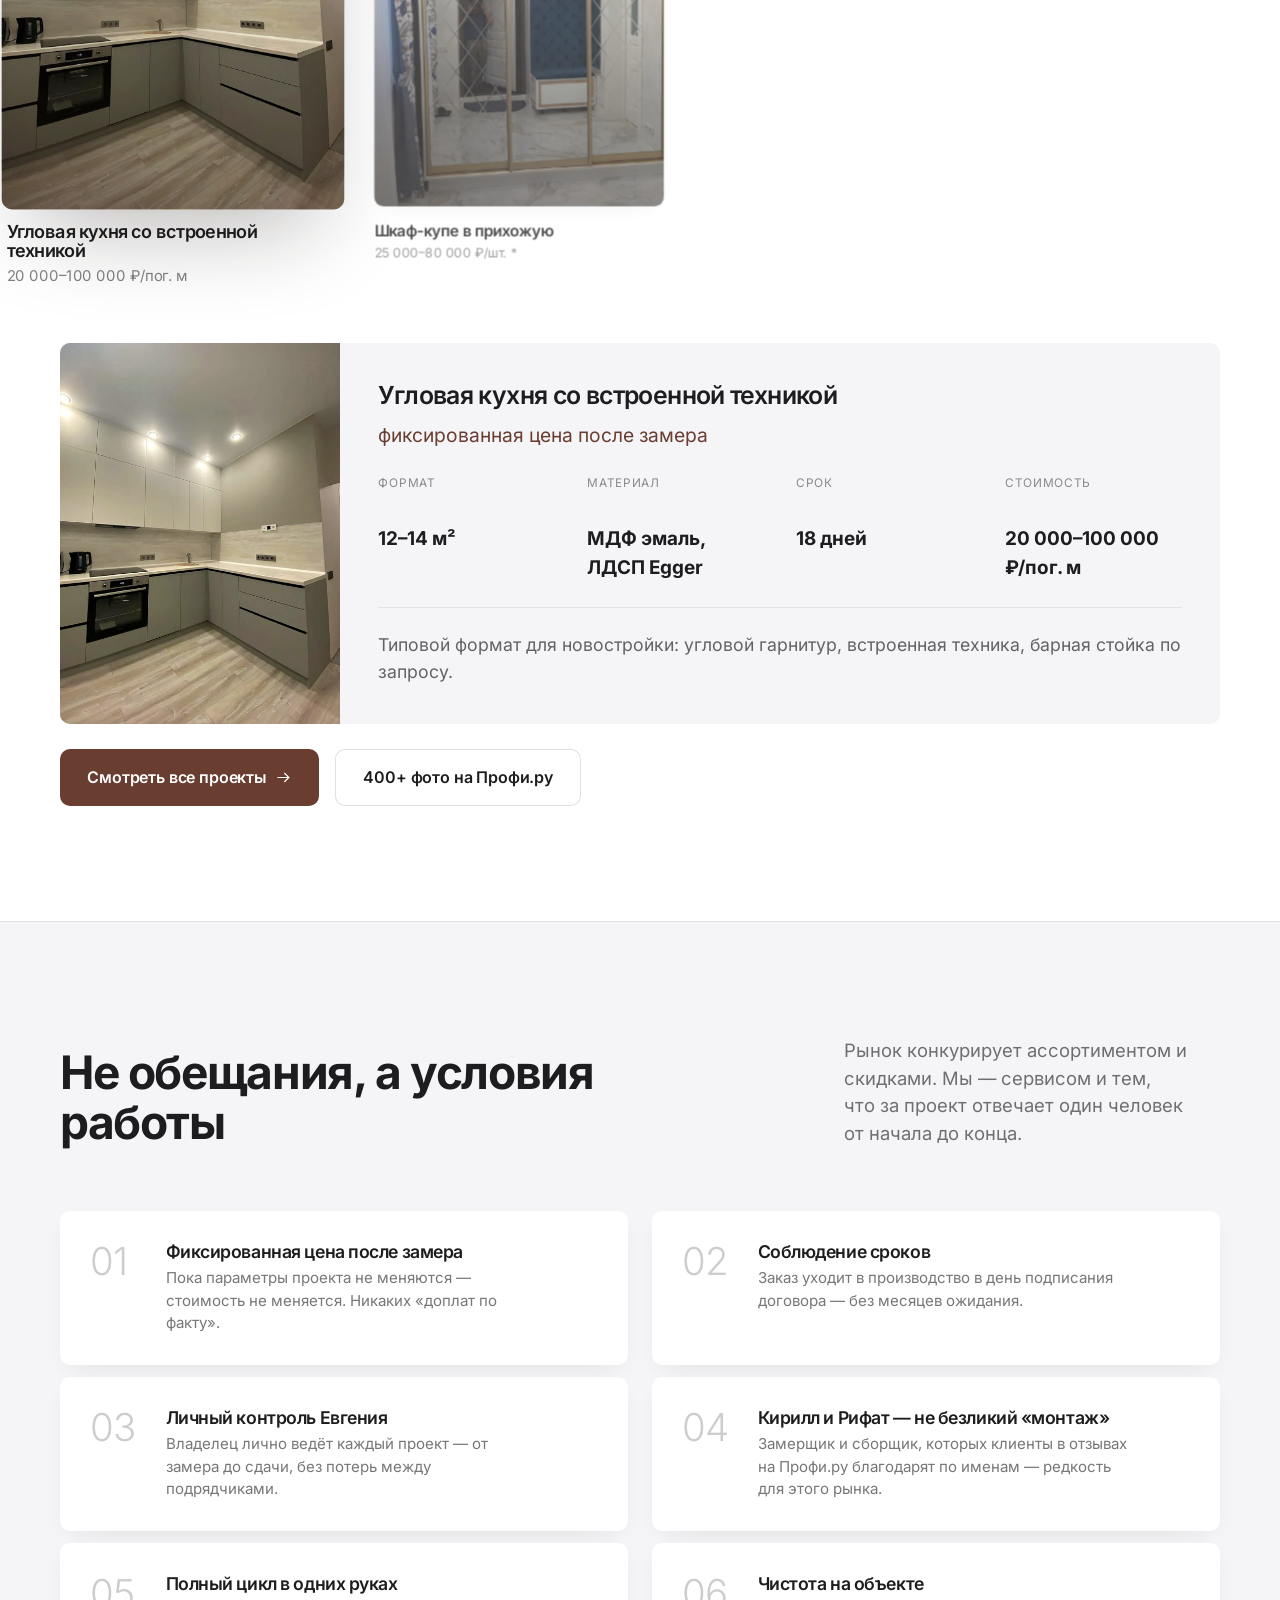
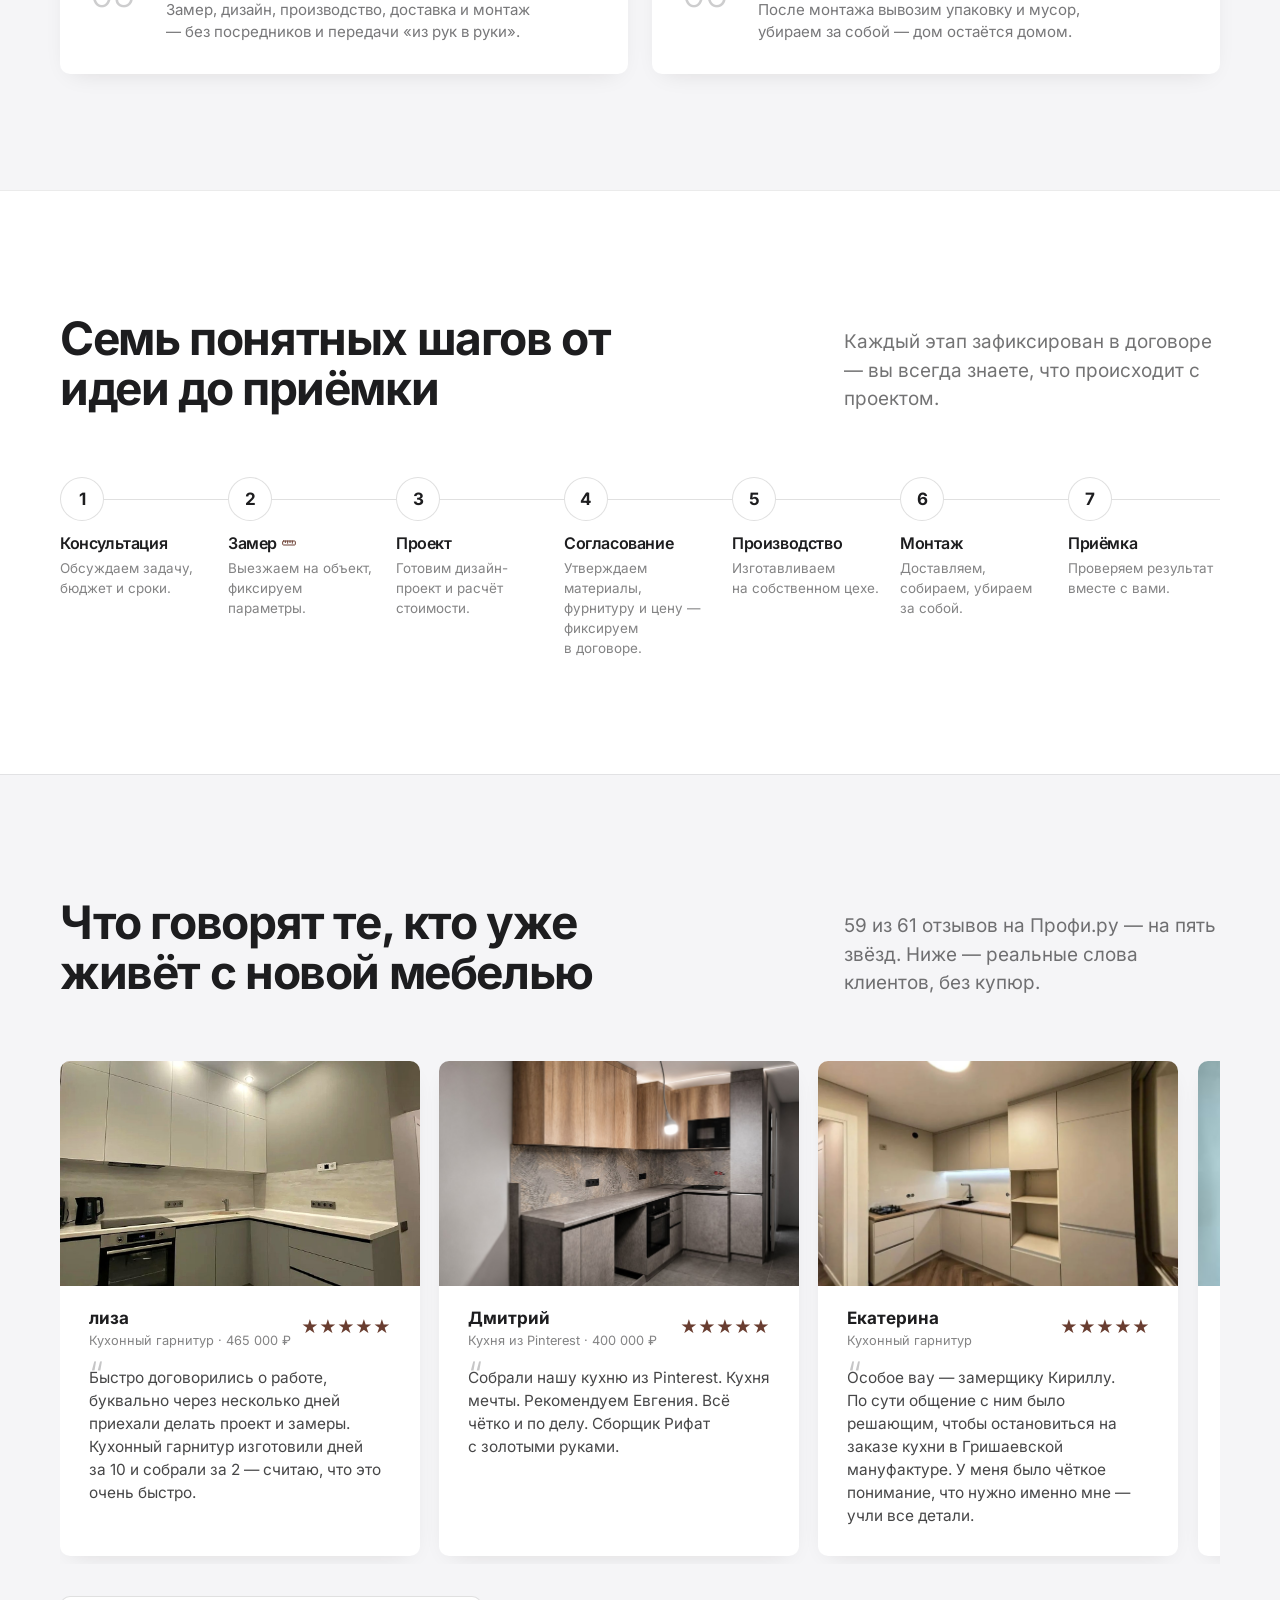
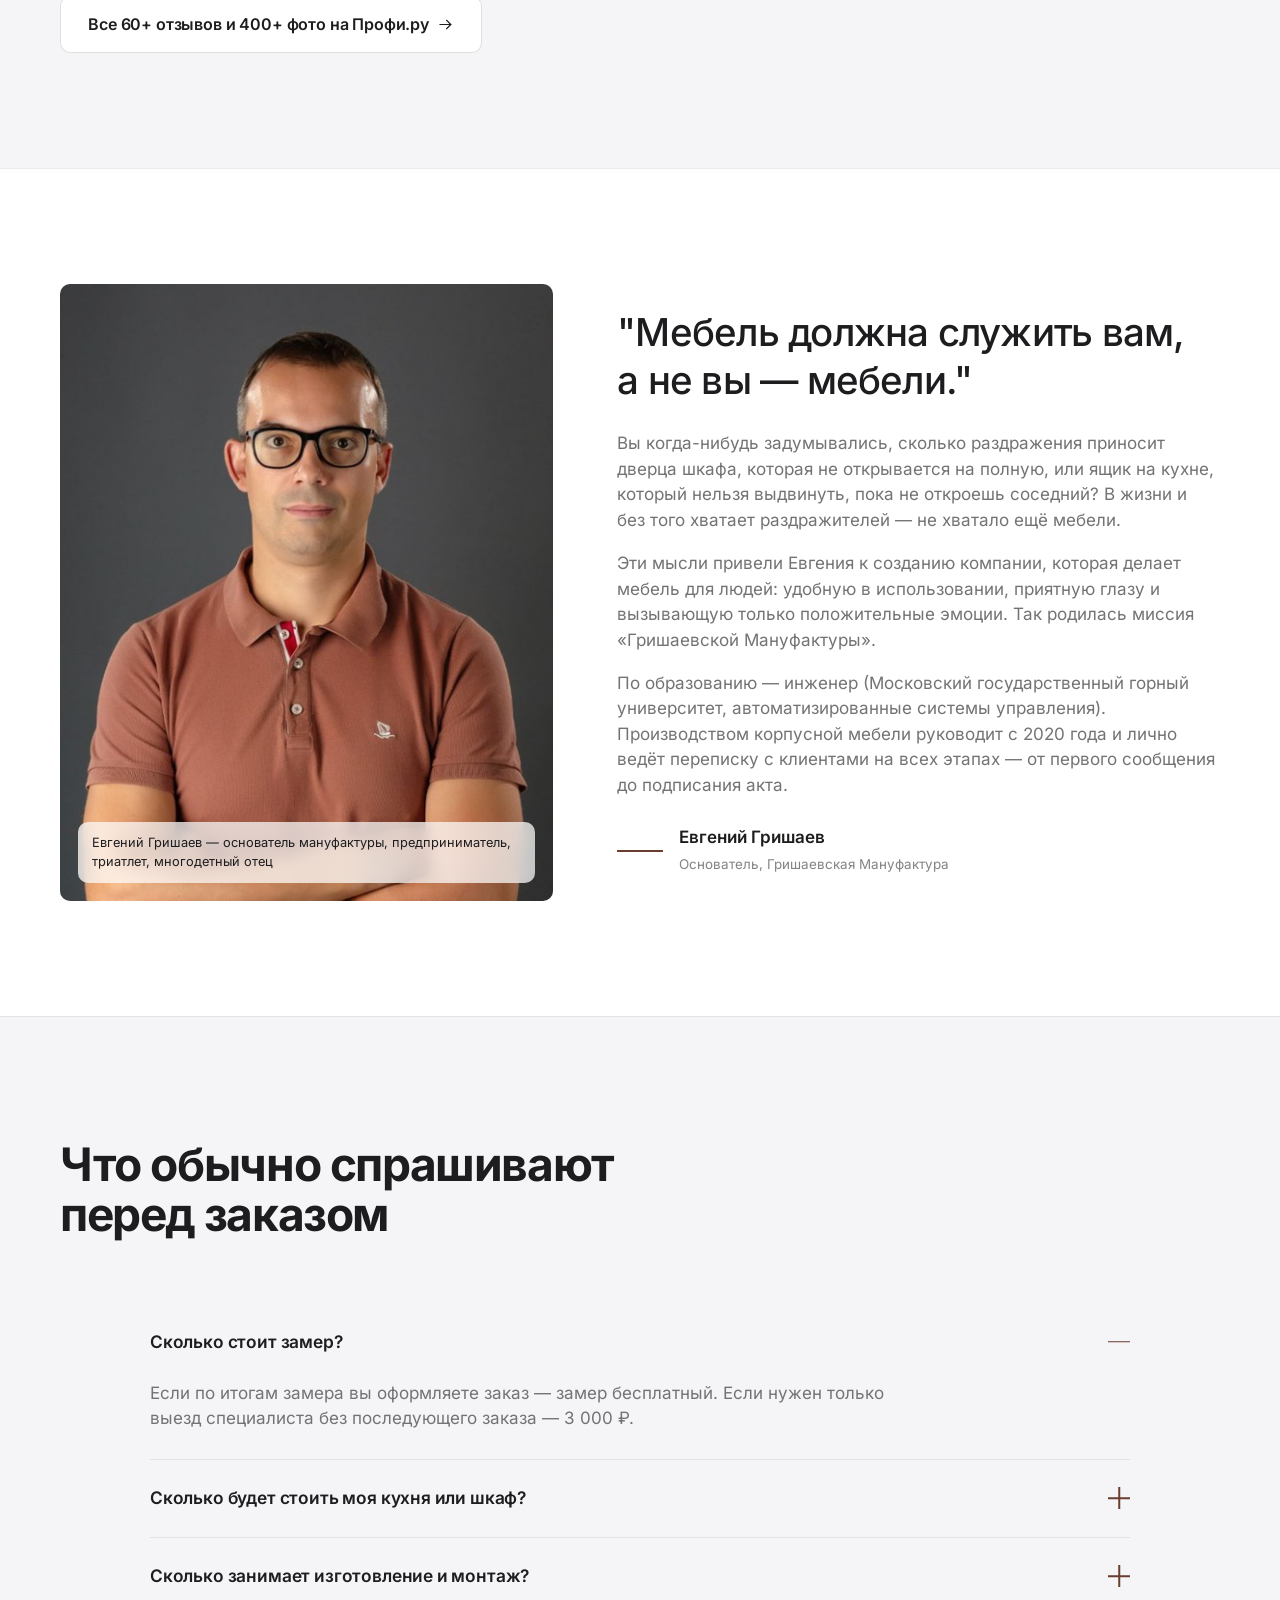
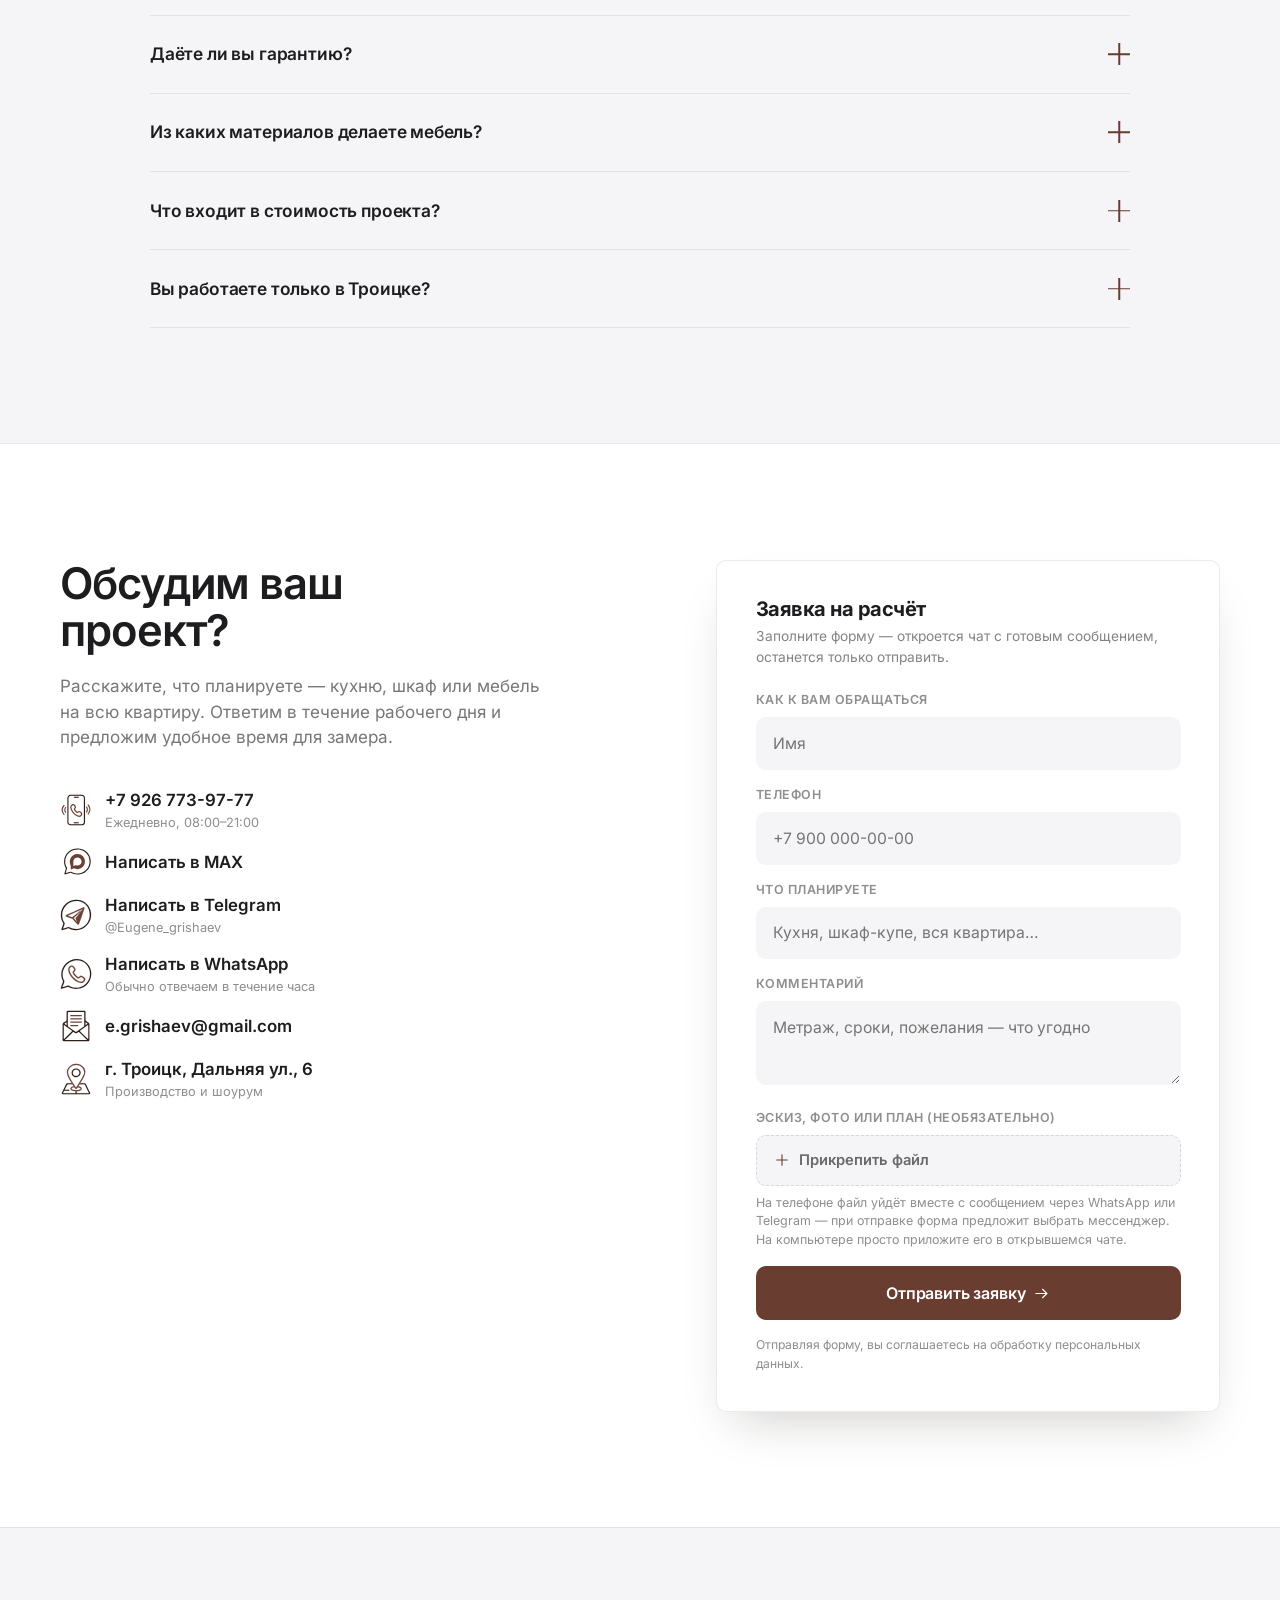
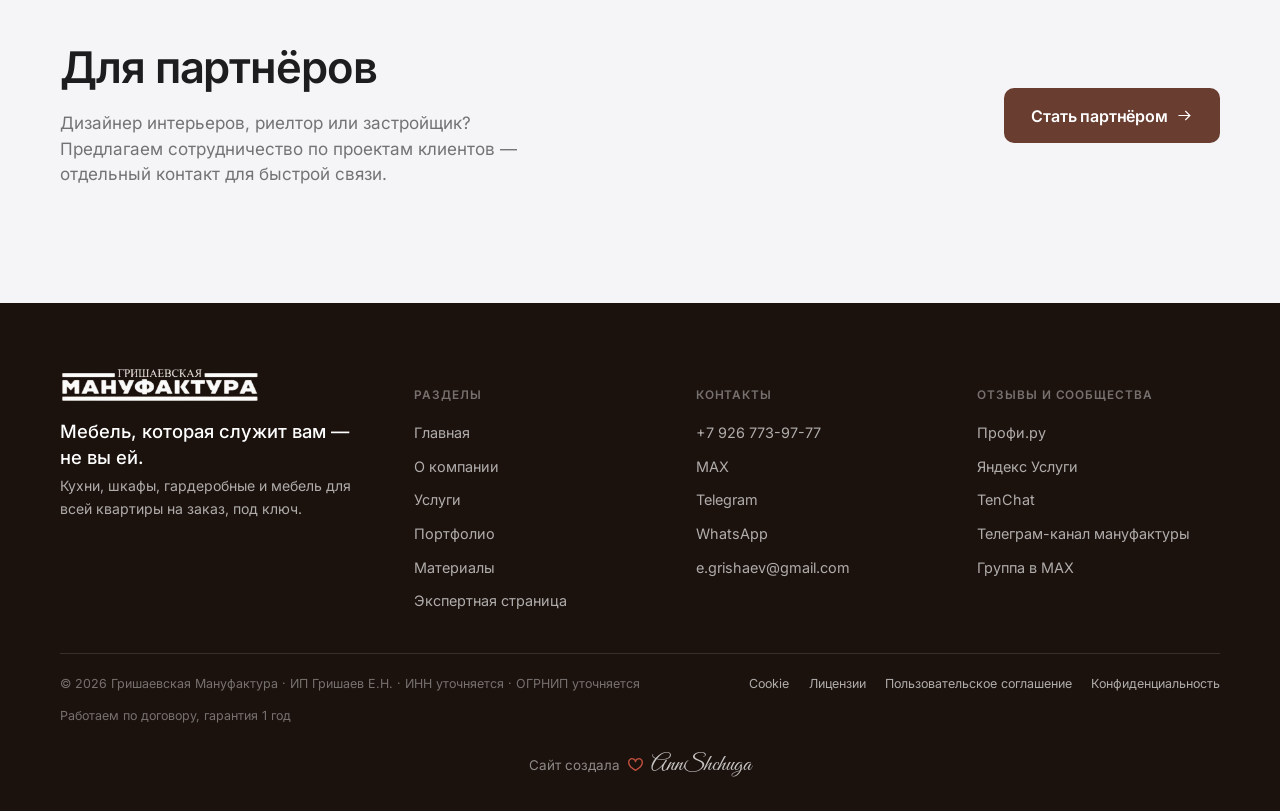
==== commit f43ffa3d: "Remove duplicate standalone price footnote The per-piece wardrobe-price disclaimer already appears i" ====
--- a/index.html
+++ b/index.html
@@ -422,7 +422,6 @@
             400+ фото на&nbsp;Профи.ру
           </a>
         </div>
-        <p class="price-footnote" data-reveal>* Для шкафов указана ориентировочная стоимость за шкаф шириной 1 метр, без наполнения внутри.</p>
       </div>
     </div>
   </section>
--- a/css/style.css
+++ b/css/style.css
@@ -448,7 +448,6 @@
 /* ==========================================================================
    Portfolio / carousel
    ========================================================================== */
-.price-footnote{ font-size: .86rem; color: rgba(29,29,31,.5); margin-top: 1.2rem; }
 .portfolio-carousel{ position: relative; }
 .carousel-track{
   display: flex;
@@ -544,6 +543,7 @@
 .case-detail-body .case-stat:nth-of-type(3) dt, .case-detail-body .case-stat:nth-of-type(3) dd{ grid-column: 3; }
 .case-detail-body .case-stat:nth-of-type(4) dt, .case-detail-body .case-stat:nth-of-type(4) dd{ grid-column: 4; }
 .case-quote{ grid-row: 4; grid-column: span 4; font-family: var(--font-body); font-weight: 400; font-size: 1.1rem; color: rgba(29,29,31,.68); border-top: 1px solid var(--line); padding-top: 1.5rem; }
+.case-footnote-inline{ display: inline-block; margin-top: .6rem; font-size: .82rem; color: rgba(29,29,31,.5); }
 
 /* ==========================================================================
    Advantages
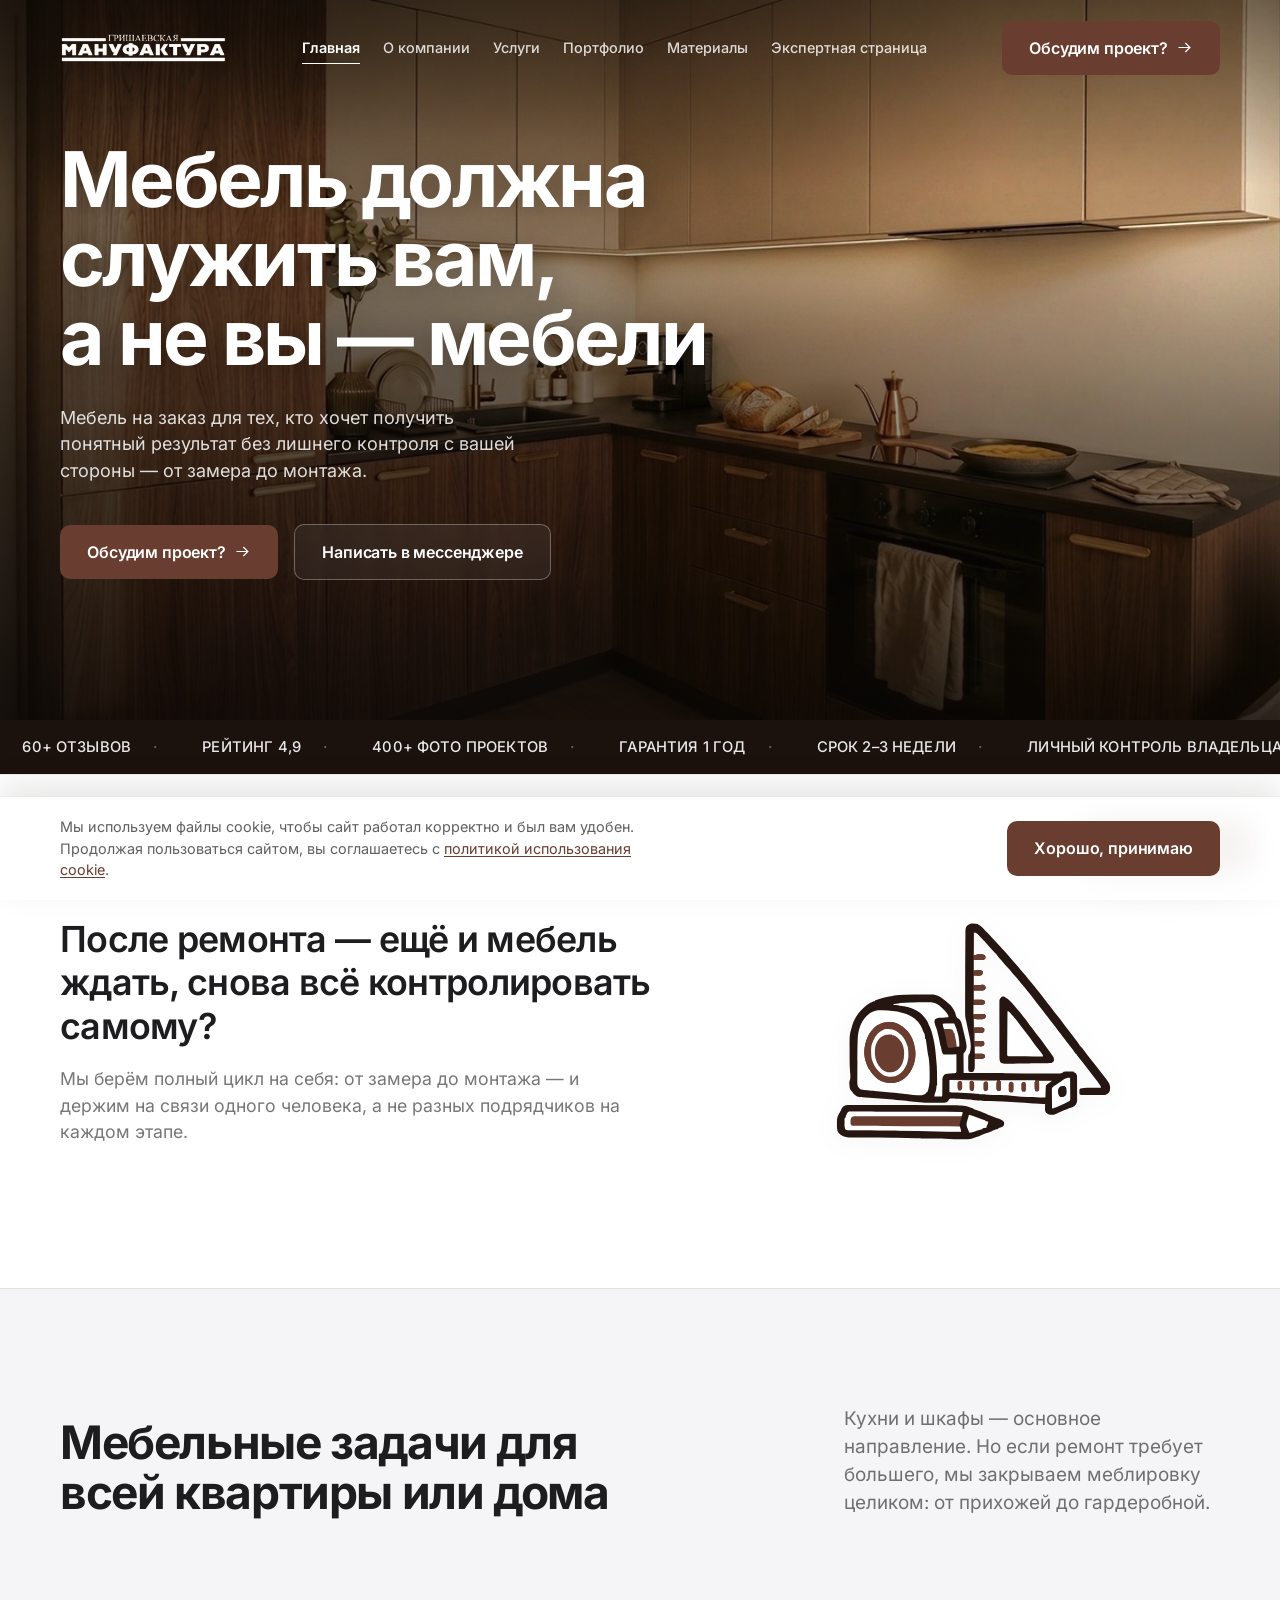
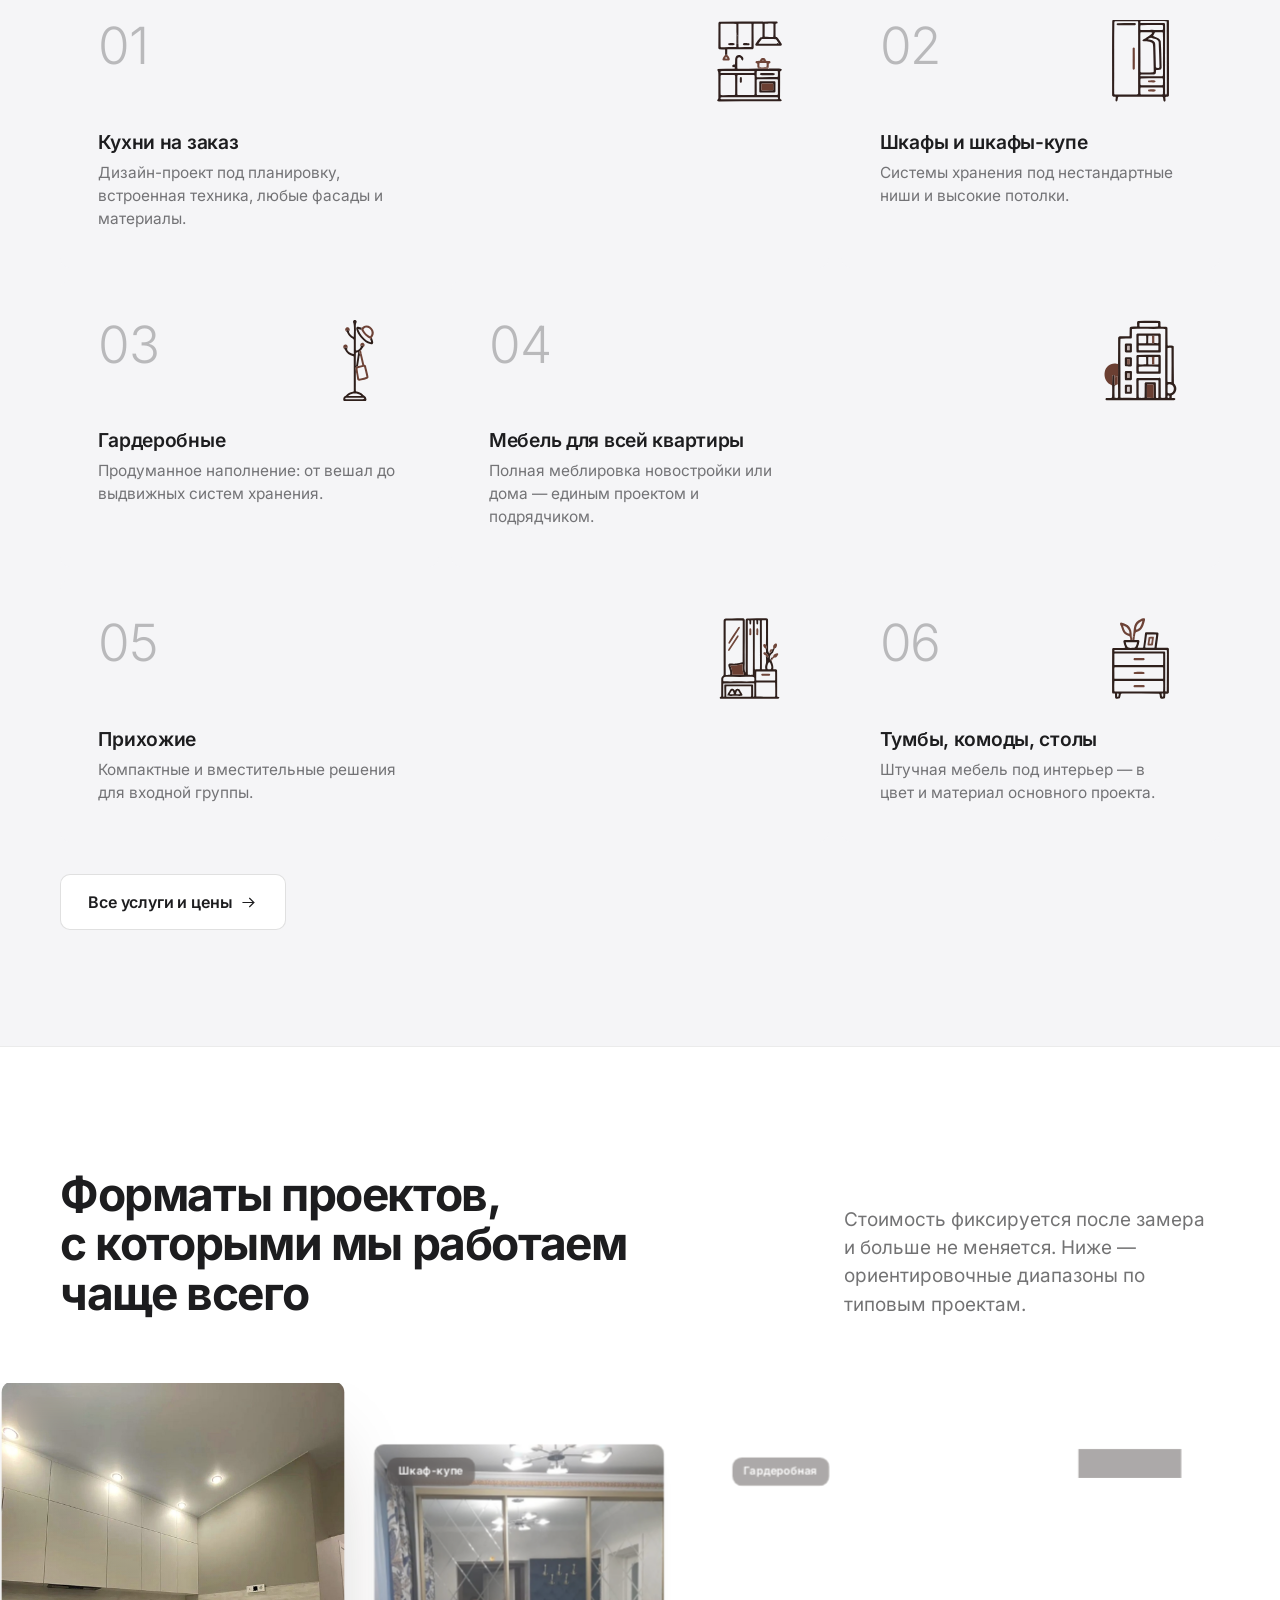
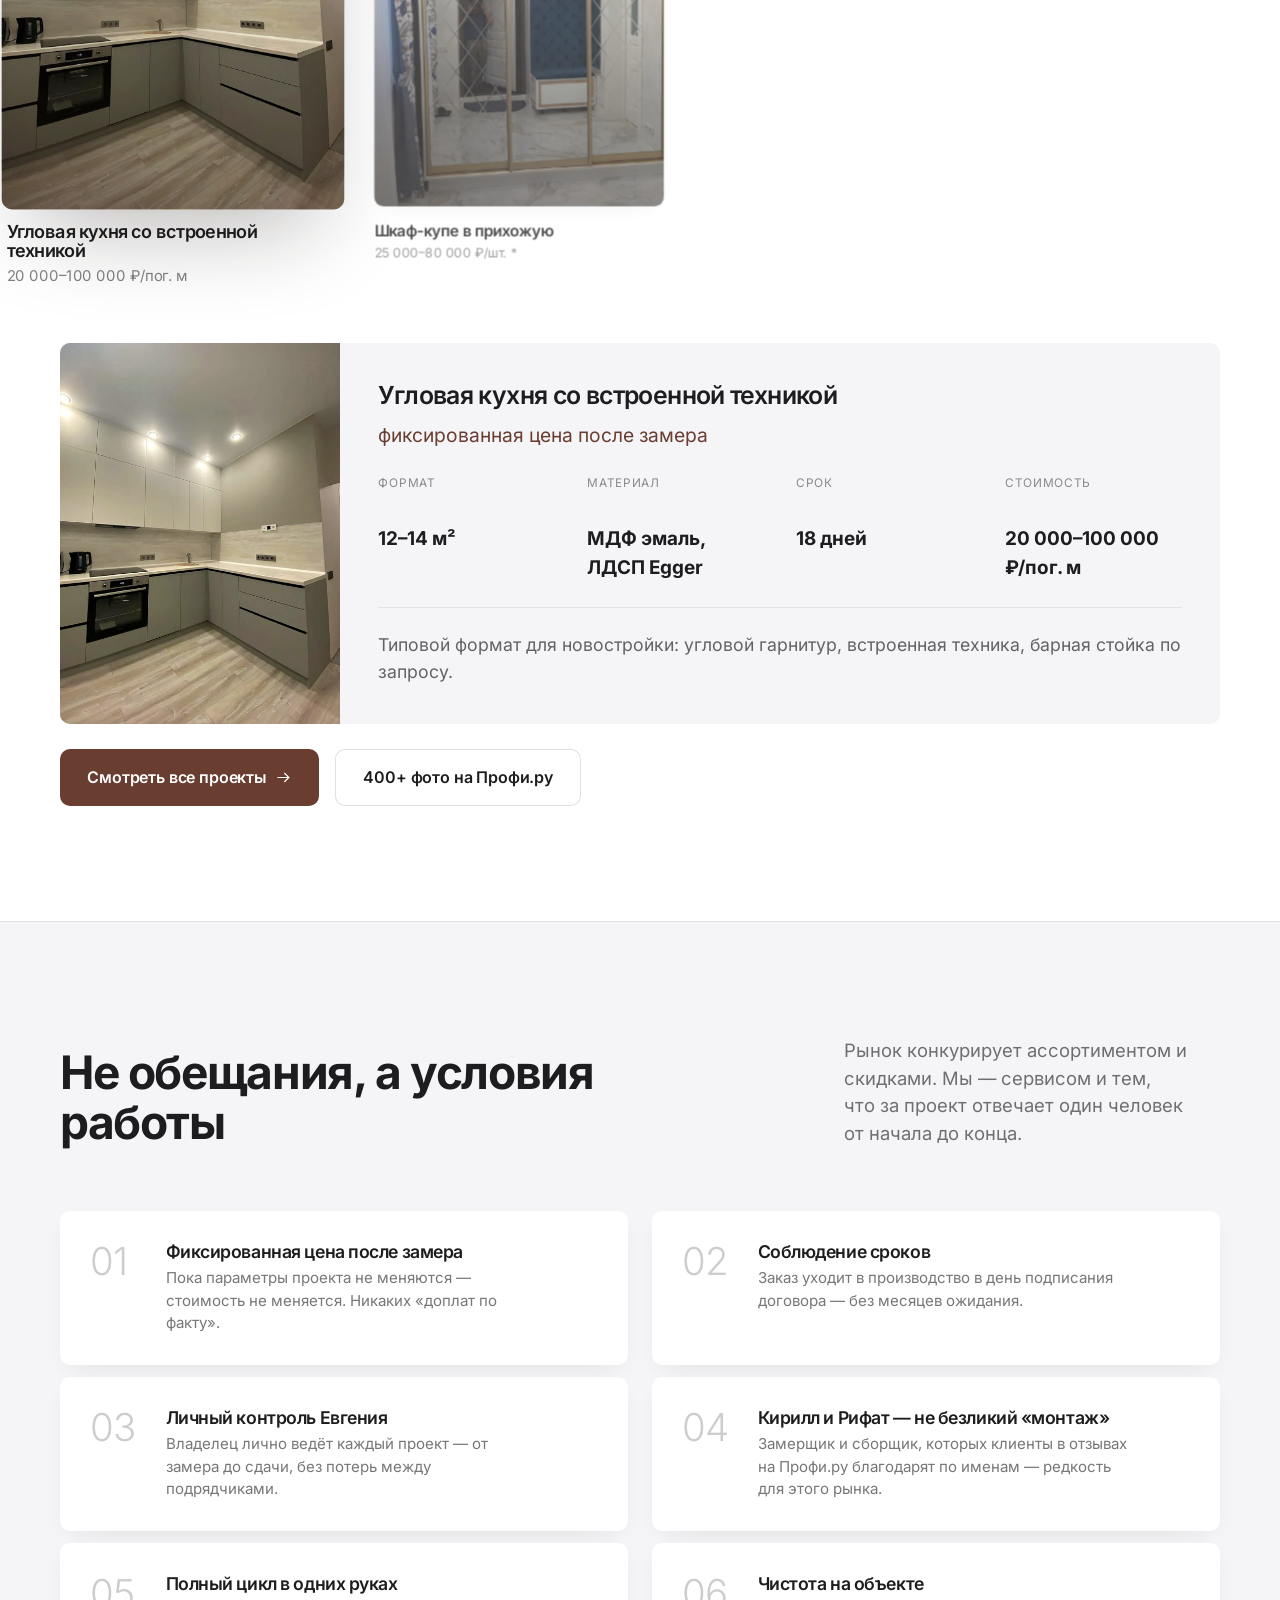
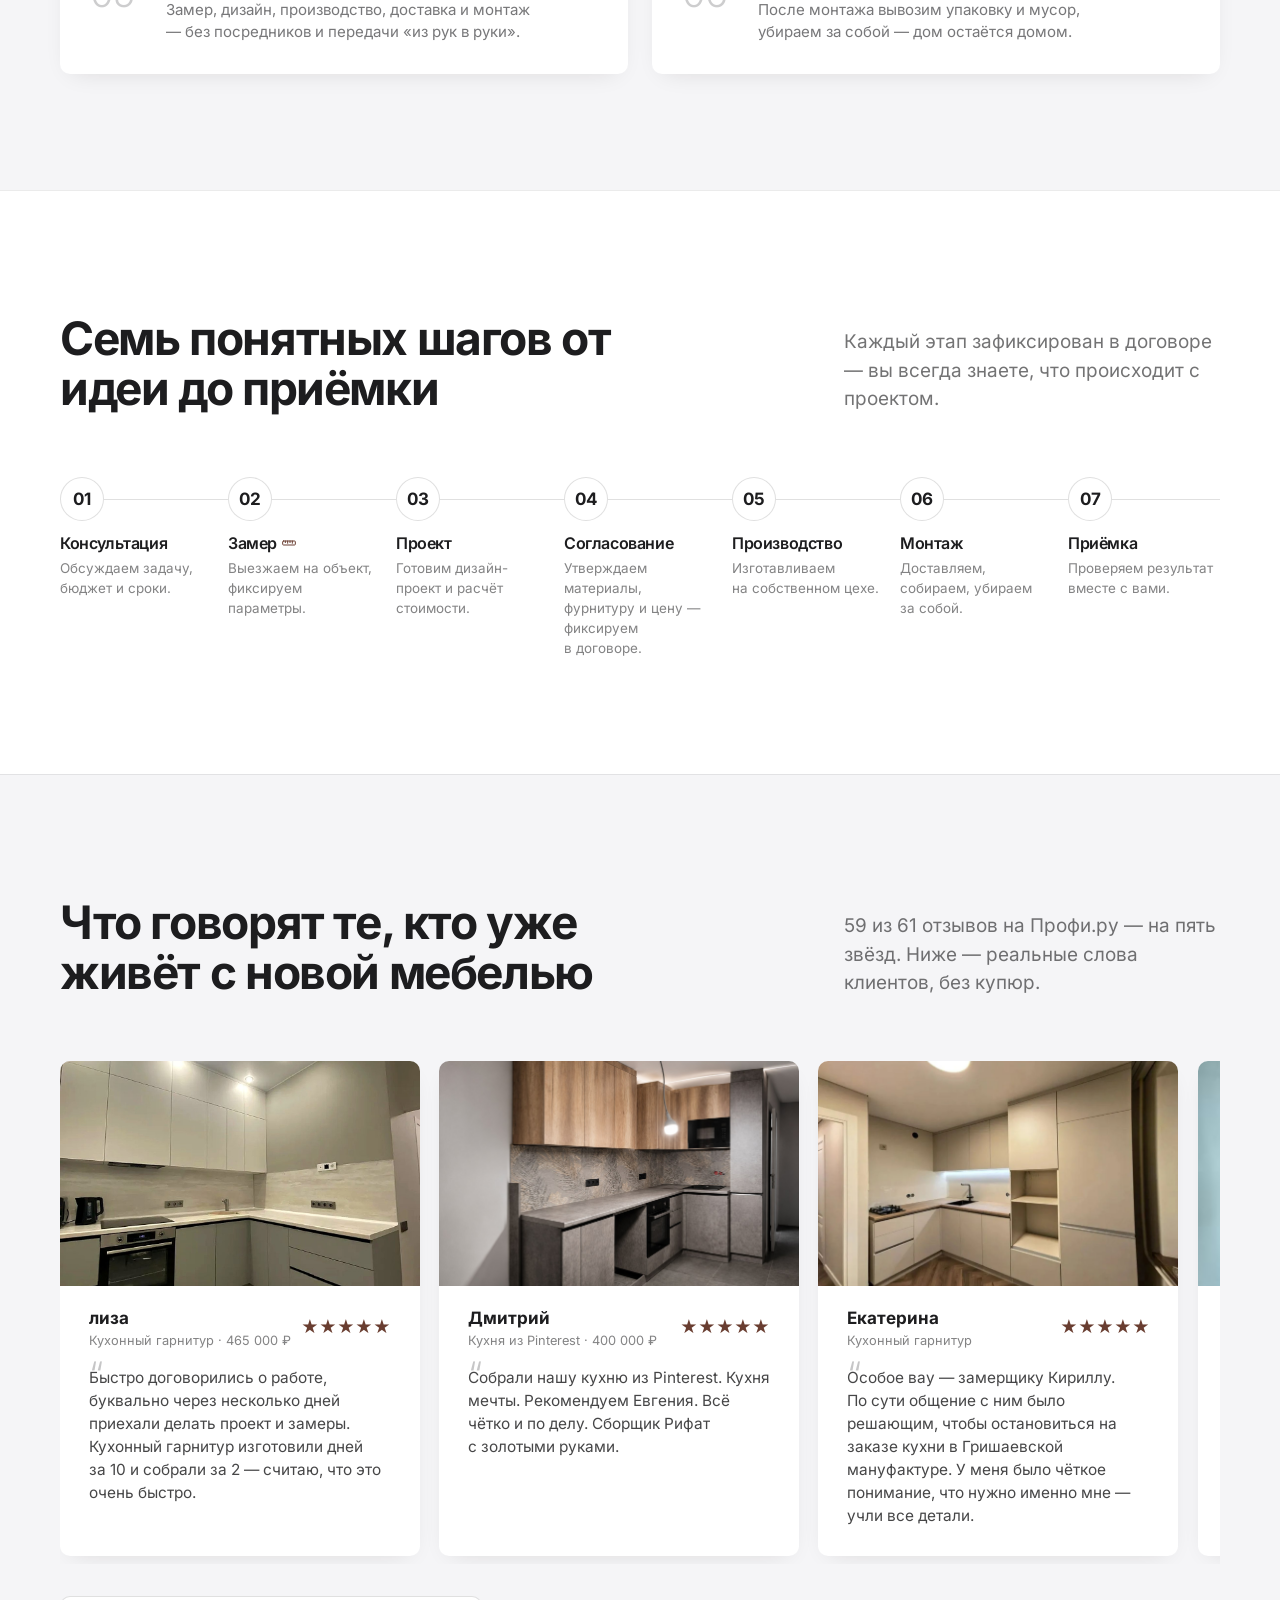
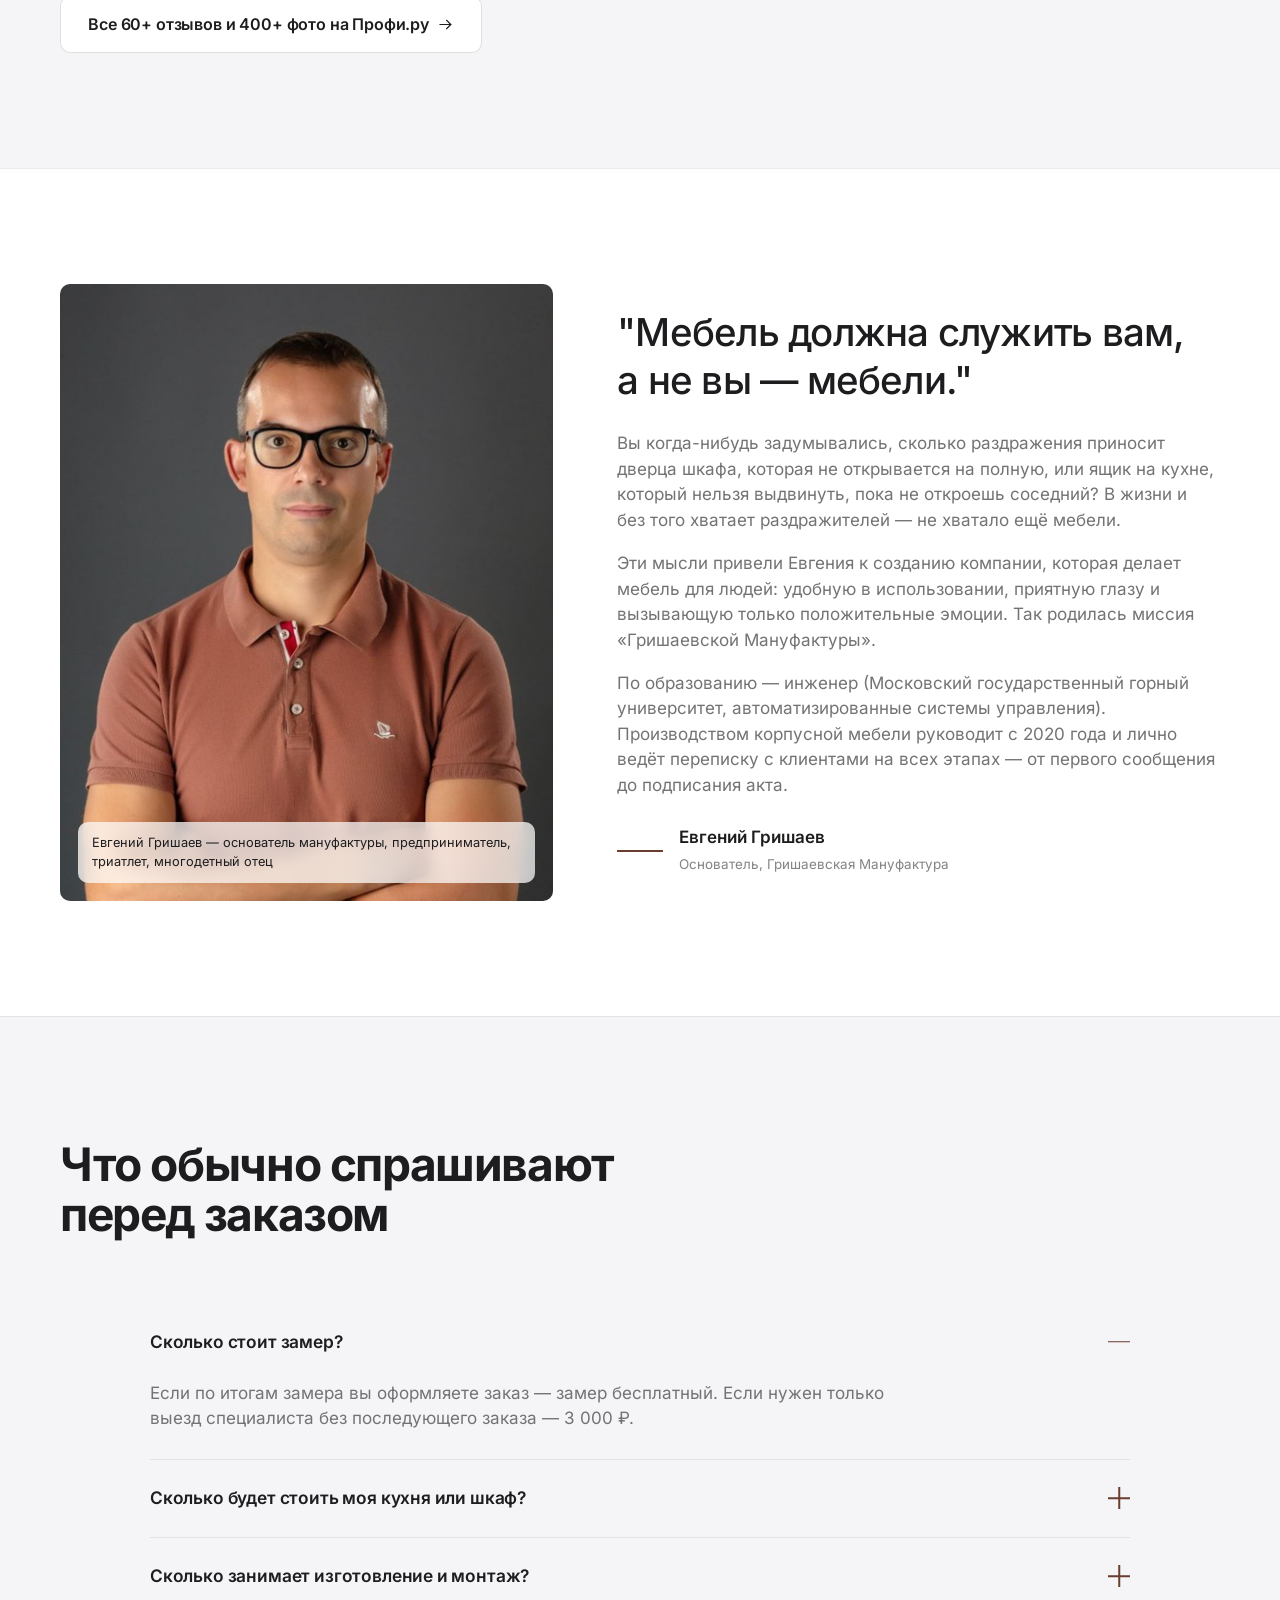
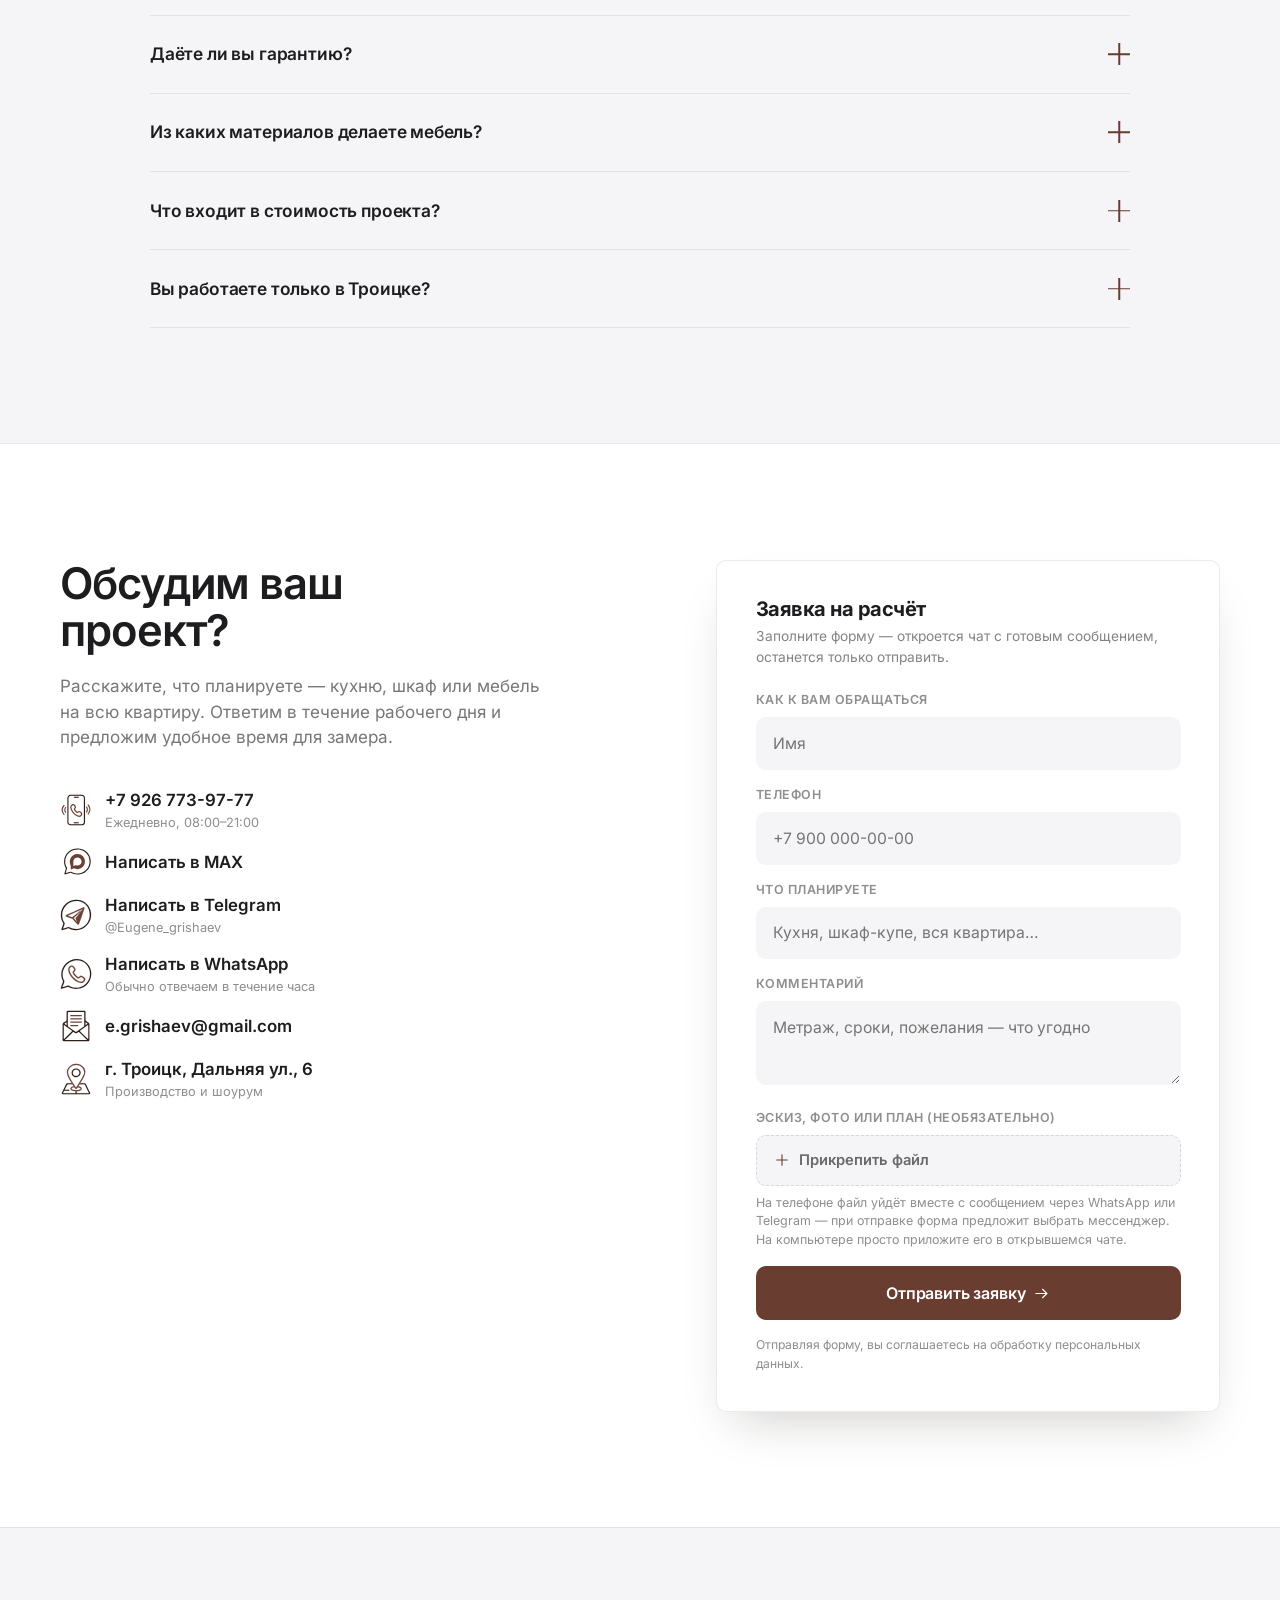
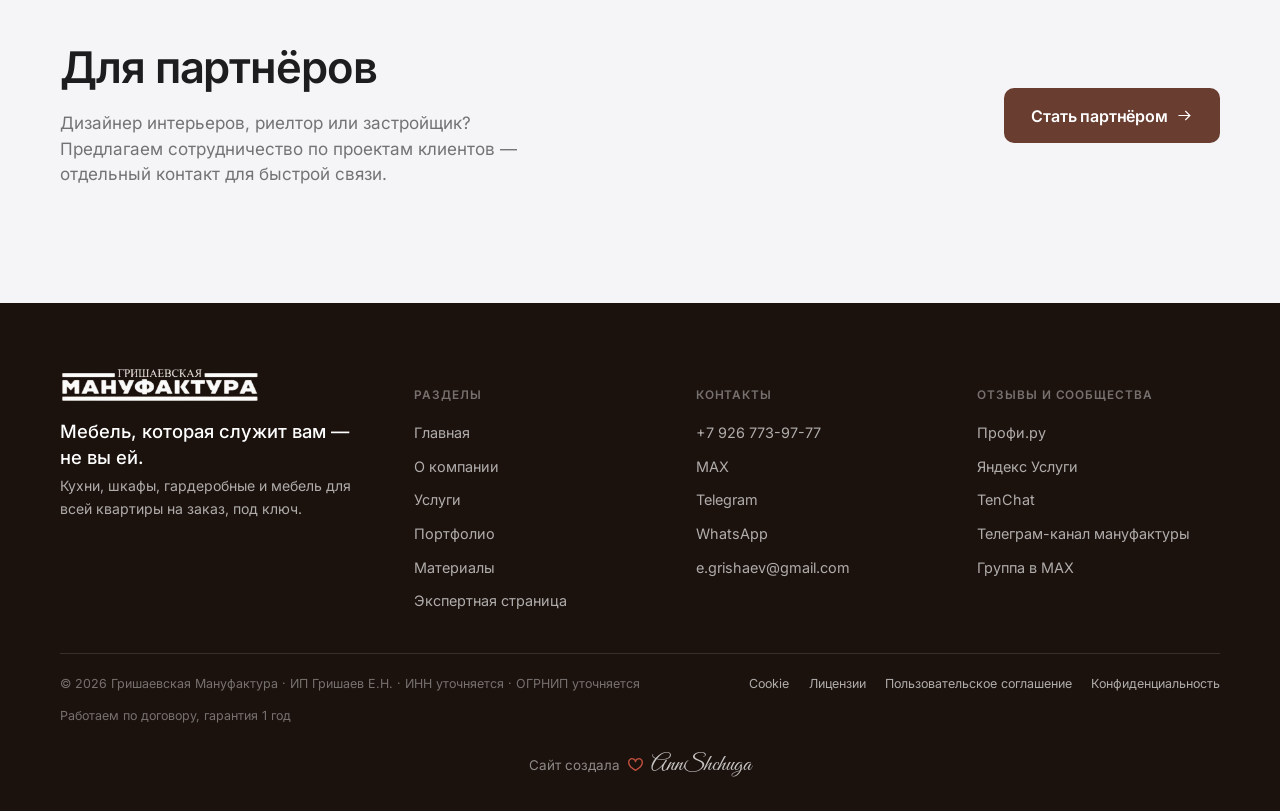
==== commit ce1557d7: "Zero-pad process-timeline step numbers to match services/advantages format .tl-dot in the "Процесс р" ====
--- a/index.html
+++ b/index.html
@@ -476,13 +476,13 @@
       </div>
 
       <div class="timeline" data-reveal>
-        <div class="tl-step"><div class="tl-dot">1</div><h4>Консультация</h4><p>Обсуждаем задачу, бюджет и сроки.</p></div>
-        <div class="tl-step"><div class="tl-dot">2</div><h4>Замер <svg class="tl-step-icon" role="img" aria-label="Замер"><use href="#icon-ruler"/></svg></h4><p>Выезжаем на объект, фиксируем параметры.</p></div>
-        <div class="tl-step"><div class="tl-dot">3</div><h4>Проект</h4><p>Готовим дизайн-проект и расчёт стоимости.</p></div>
-        <div class="tl-step"><div class="tl-dot">4</div><h4>Согласование</h4><p>Утверждаем материалы, фурнитуру и цену — фиксируем в&nbsp;договоре.</p></div>
-        <div class="tl-step"><div class="tl-dot">5</div><h4>Производство</h4><p>Изготавливаем на&nbsp;собственном цехе.</p></div>
-        <div class="tl-step"><div class="tl-dot">6</div><h4>Монтаж</h4><p>Доставляем, собираем, убираем за&nbsp;собой.</p></div>
-        <div class="tl-step"><div class="tl-dot">7</div><h4>Приёмка</h4><p>Проверяем результат вместе с вами.</p></div>
+        <div class="tl-step"><div class="tl-dot">01</div><h4>Консультация</h4><p>Обсуждаем задачу, бюджет и сроки.</p></div>
+        <div class="tl-step"><div class="tl-dot">02</div><h4>Замер <svg class="tl-step-icon" role="img" aria-label="Замер"><use href="#icon-ruler"/></svg></h4><p>Выезжаем на объект, фиксируем параметры.</p></div>
+        <div class="tl-step"><div class="tl-dot">03</div><h4>Проект</h4><p>Готовим дизайн-проект и расчёт стоимости.</p></div>
+        <div class="tl-step"><div class="tl-dot">04</div><h4>Согласование</h4><p>Утверждаем материалы, фурнитуру и цену — фиксируем в&nbsp;договоре.</p></div>
+        <div class="tl-step"><div class="tl-dot">05</div><h4>Производство</h4><p>Изготавливаем на&nbsp;собственном цехе.</p></div>
+        <div class="tl-step"><div class="tl-dot">06</div><h4>Монтаж</h4><p>Доставляем, собираем, убираем за&nbsp;собой.</p></div>
+        <div class="tl-step"><div class="tl-dot">07</div><h4>Приёмка</h4><p>Проверяем результат вместе с вами.</p></div>
       </div>
     </div>
   </section>
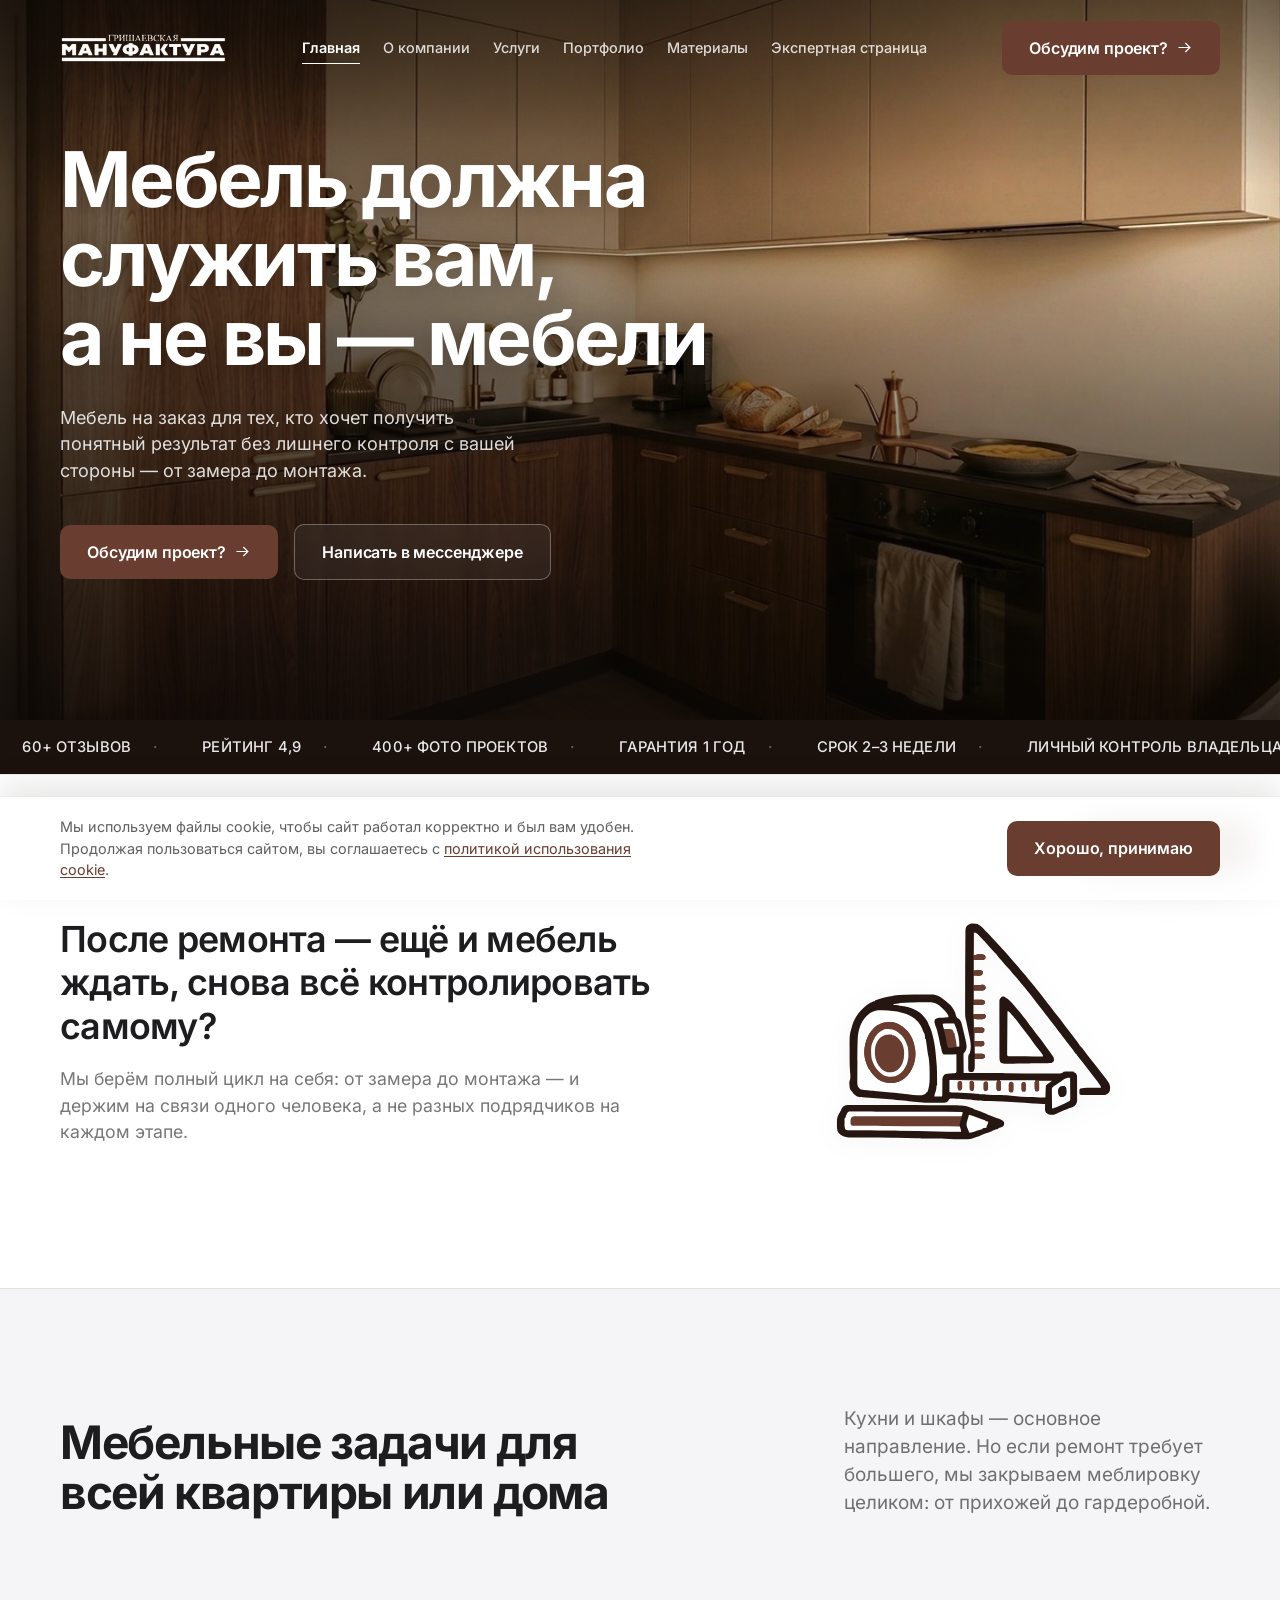
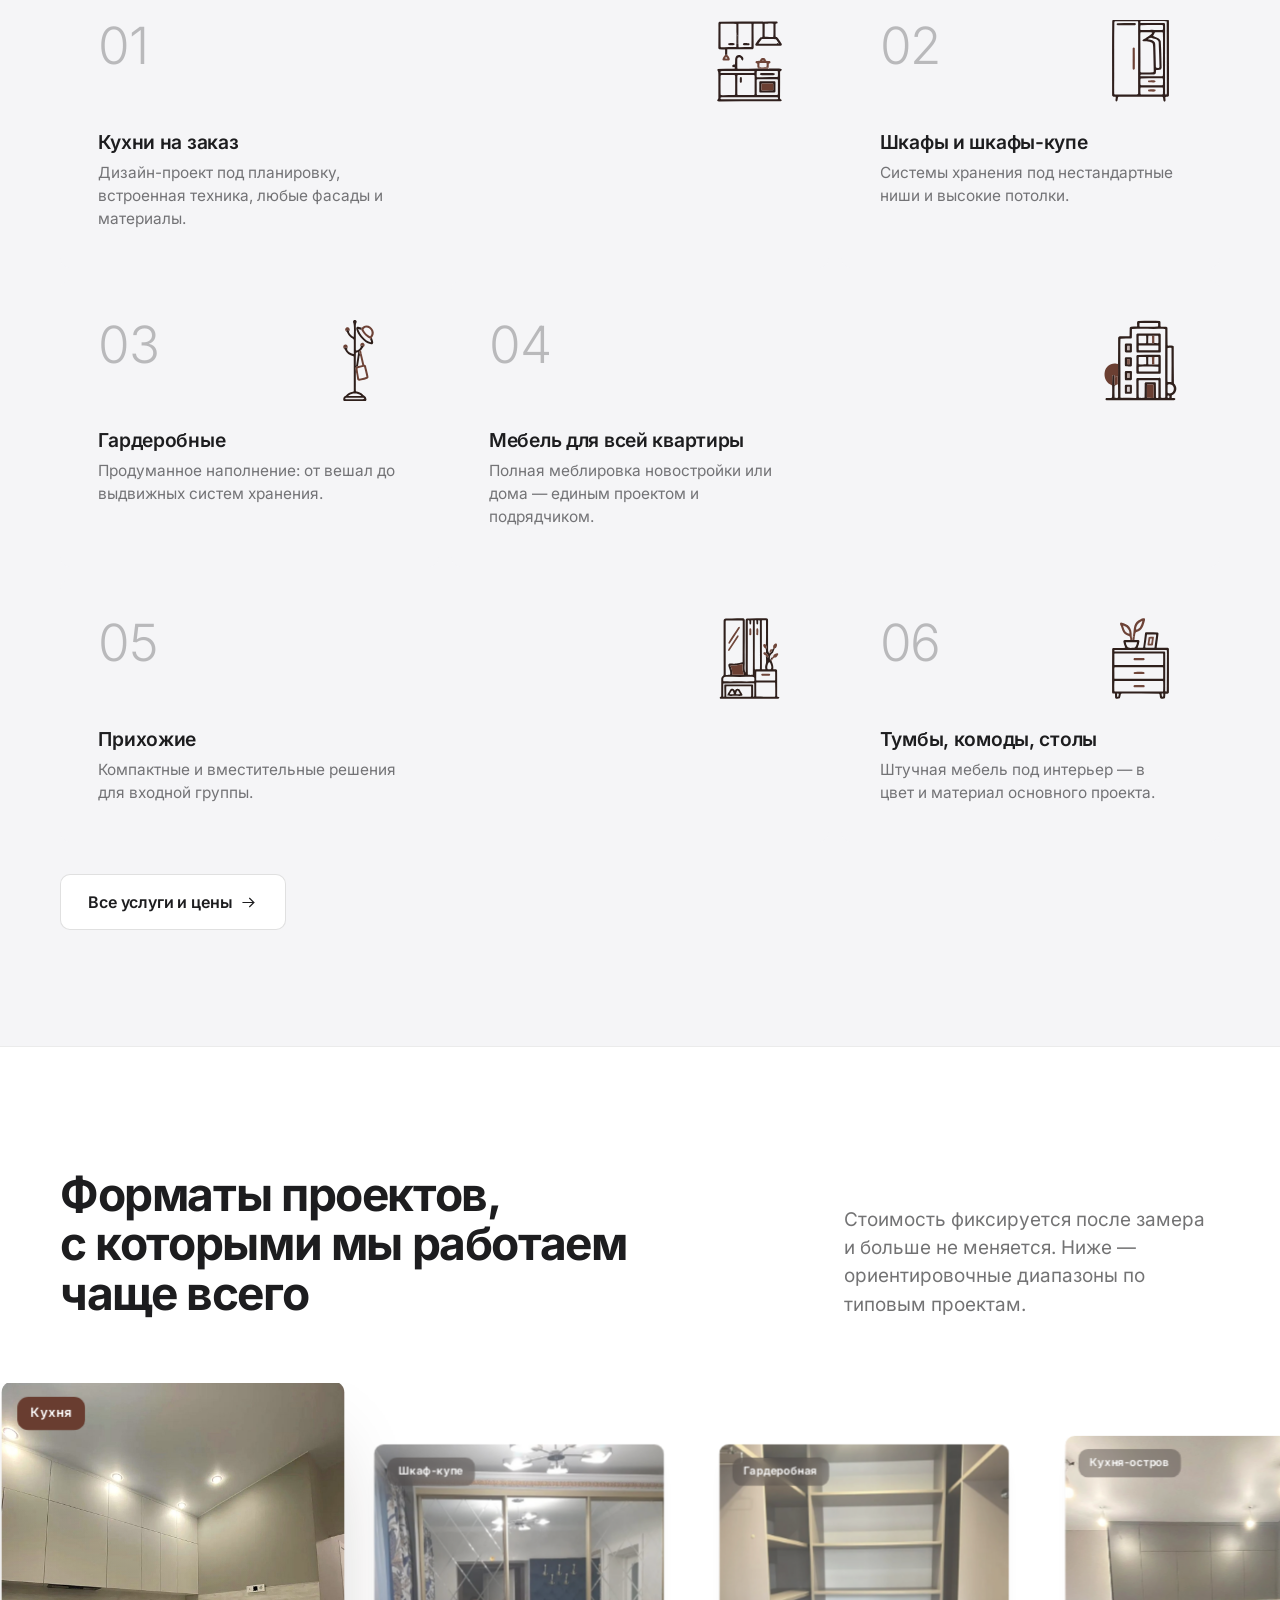
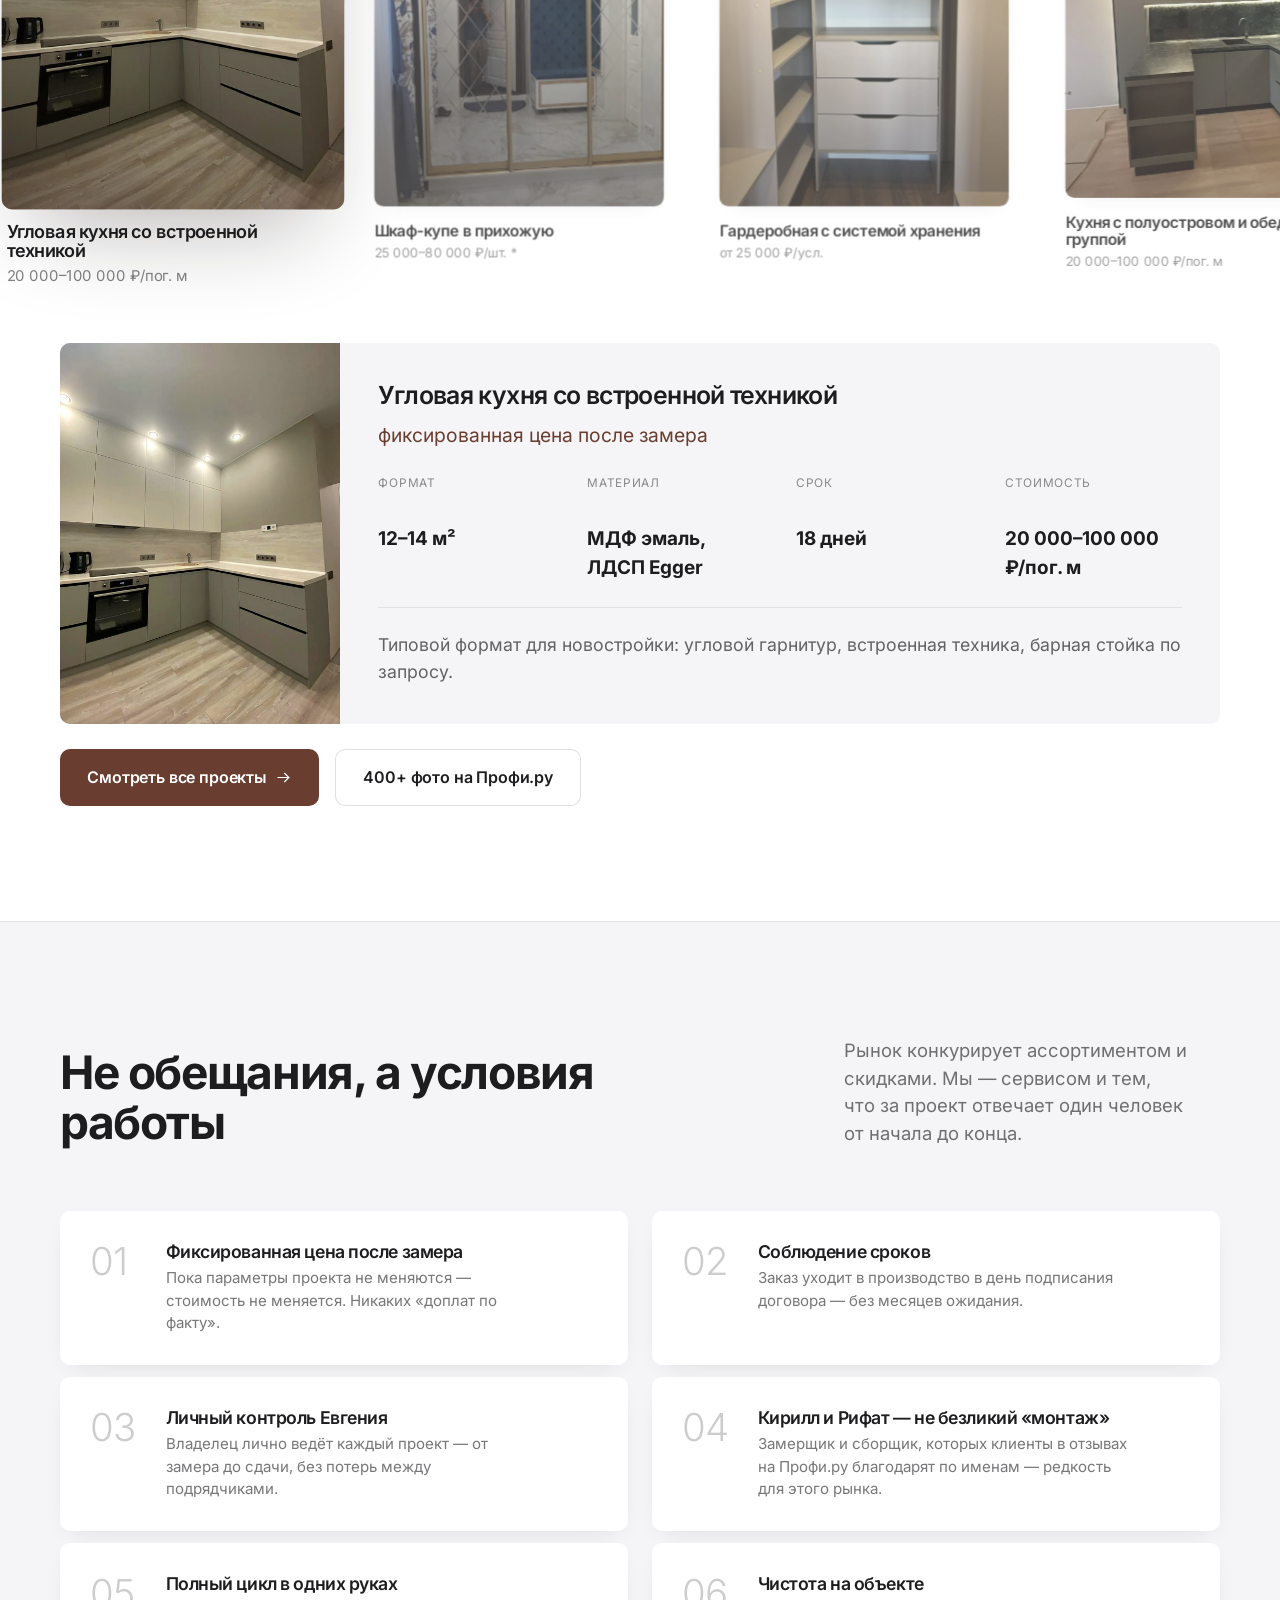
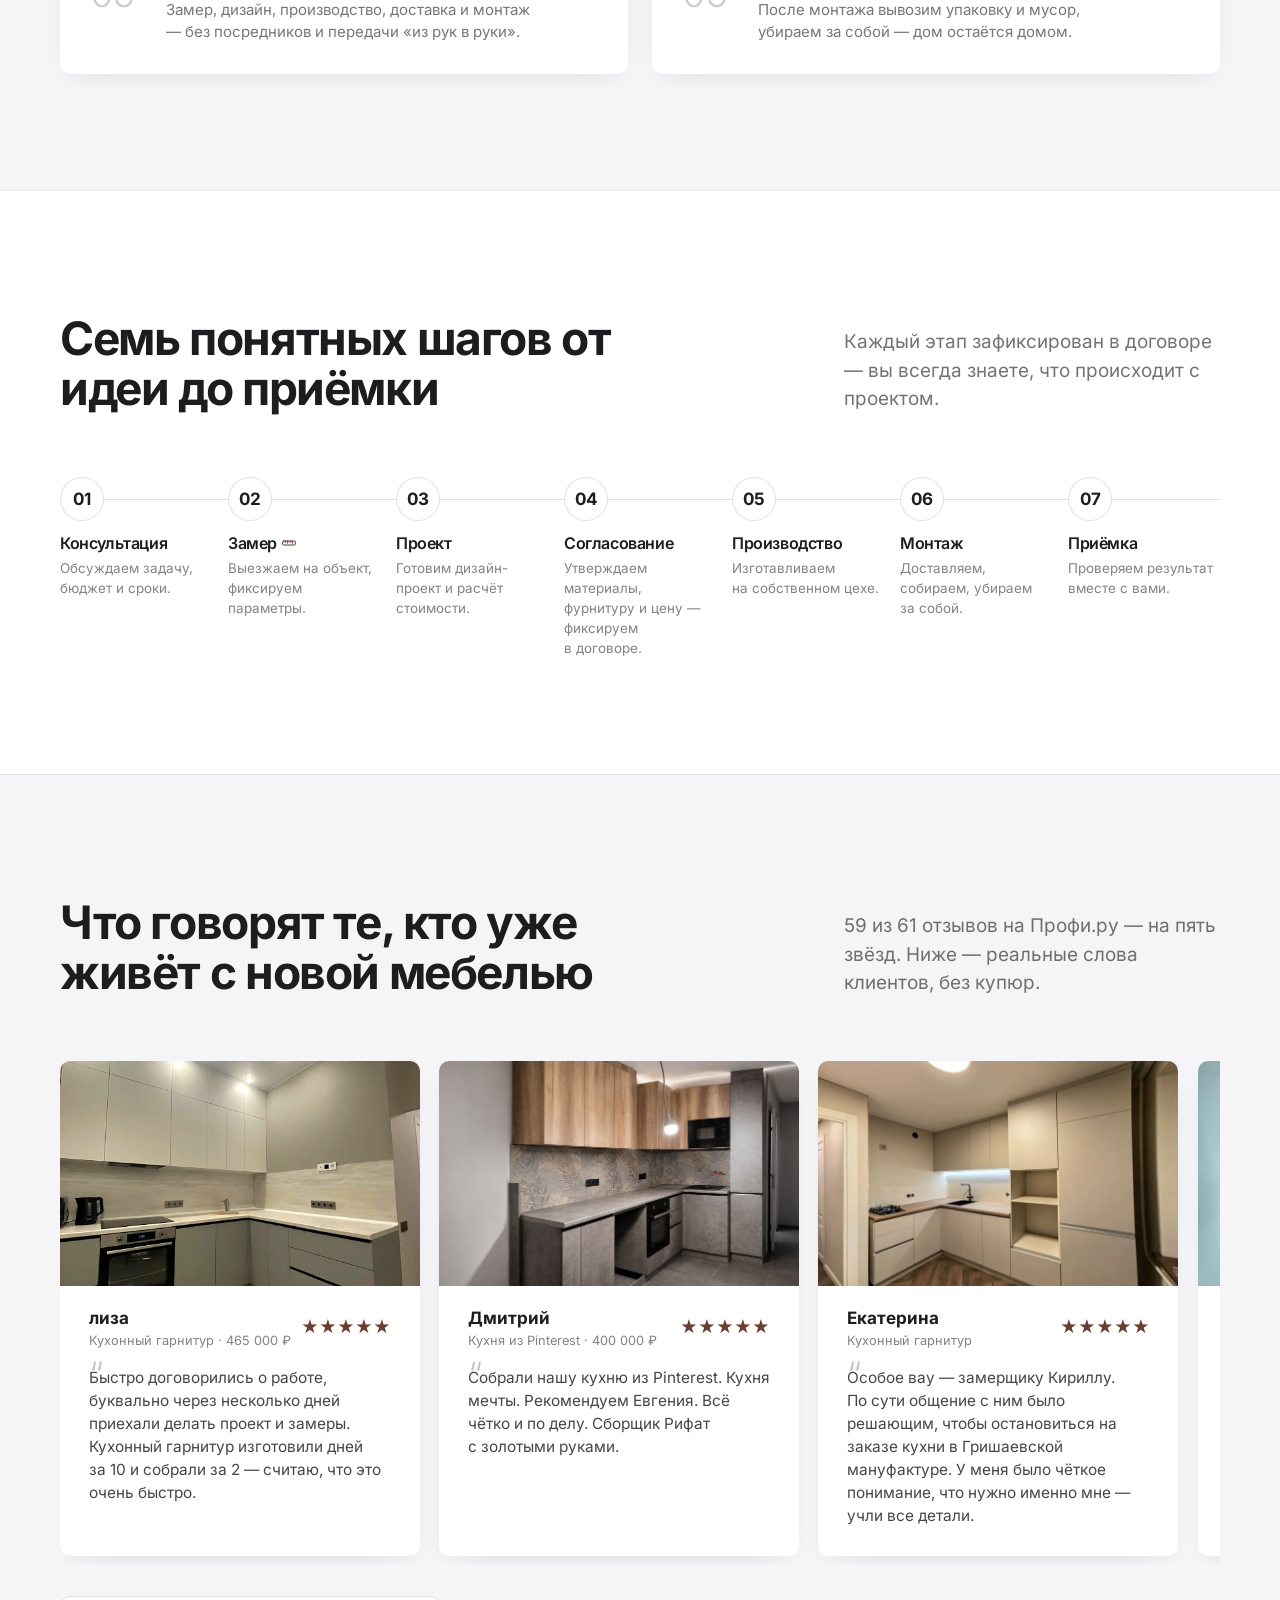
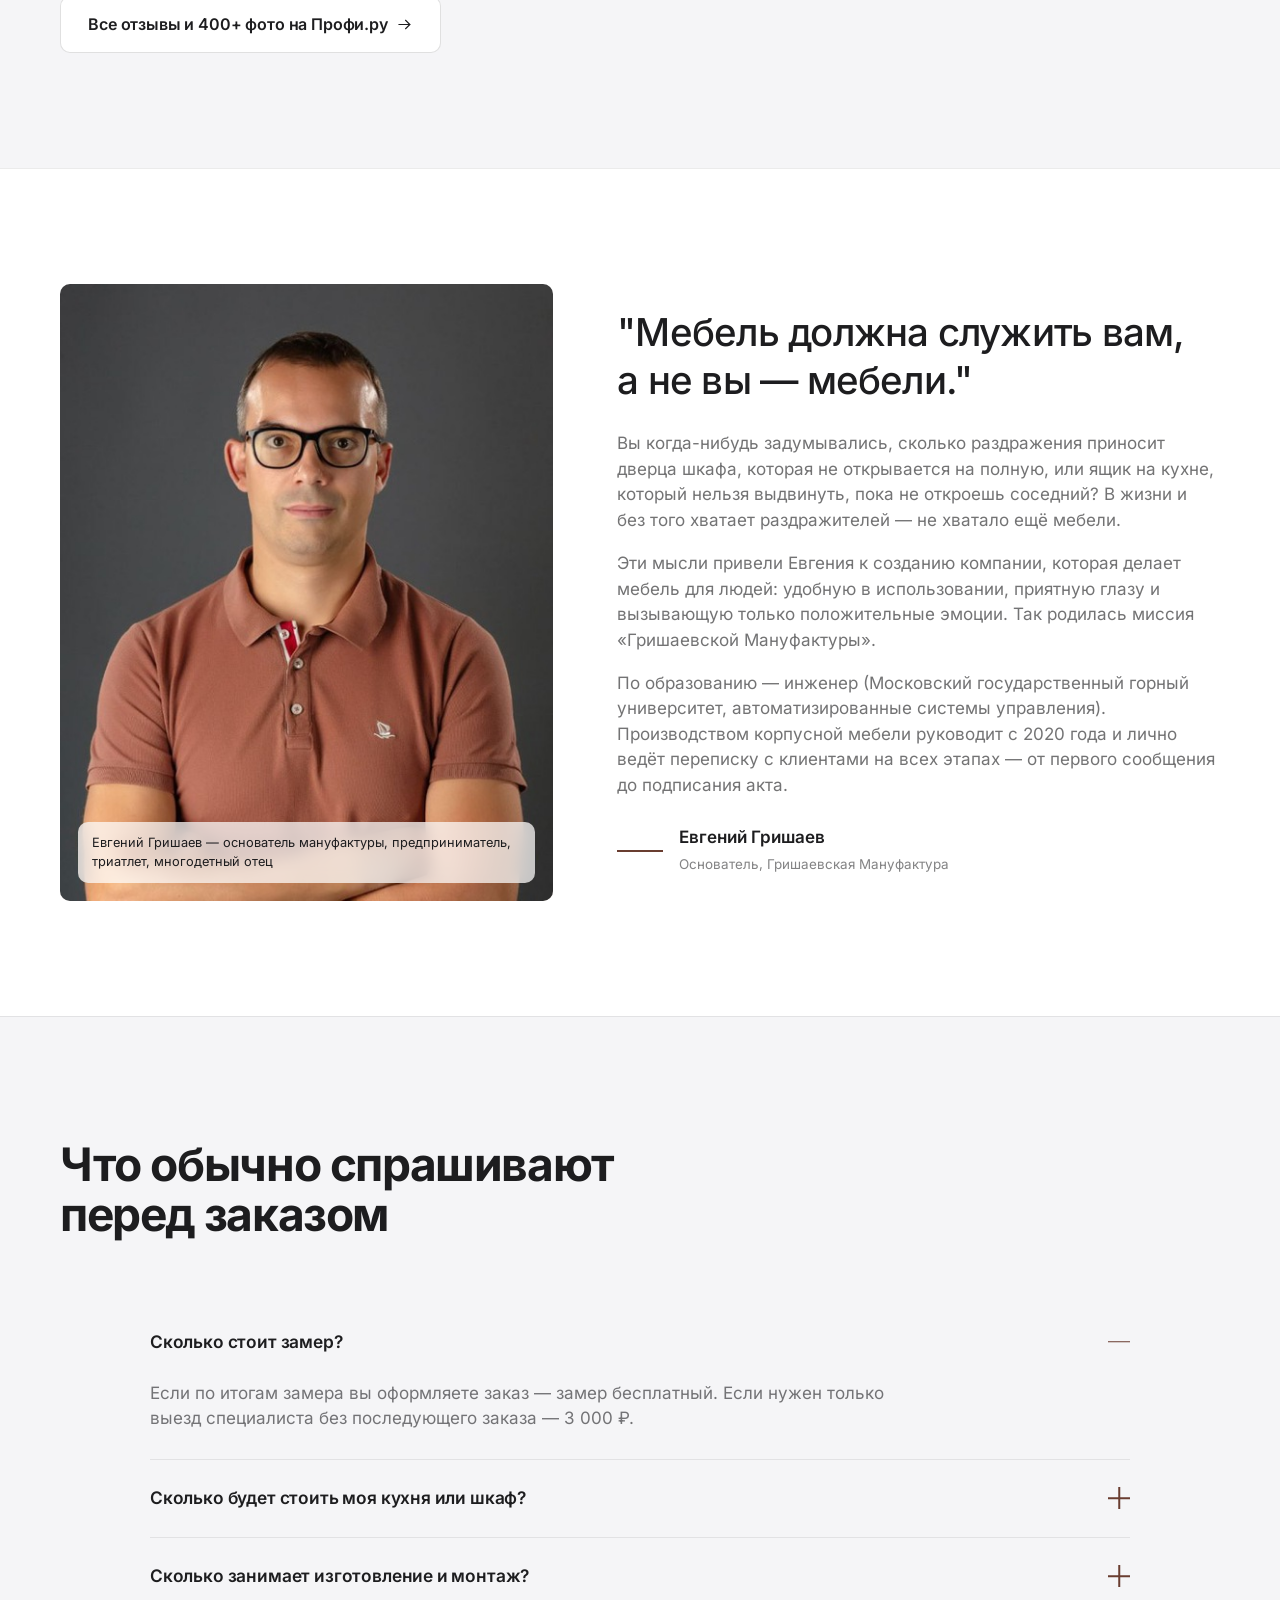
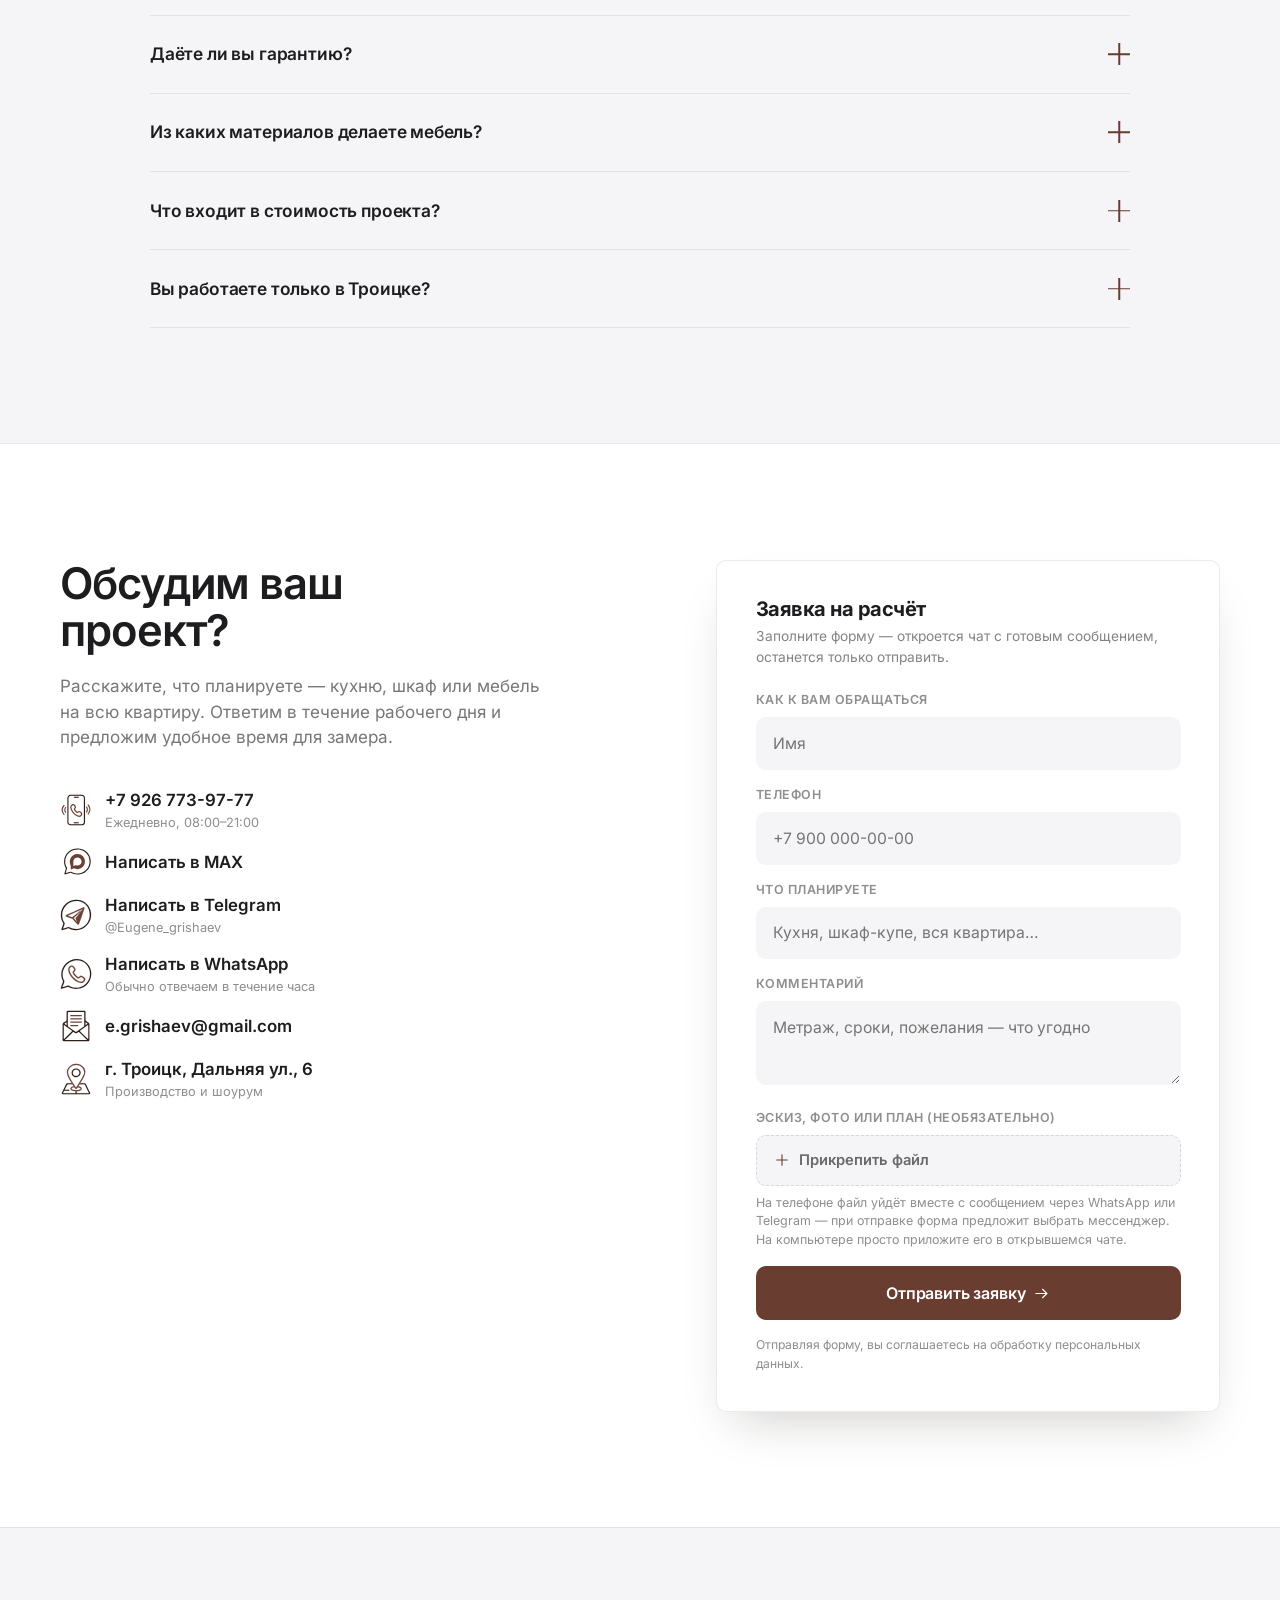
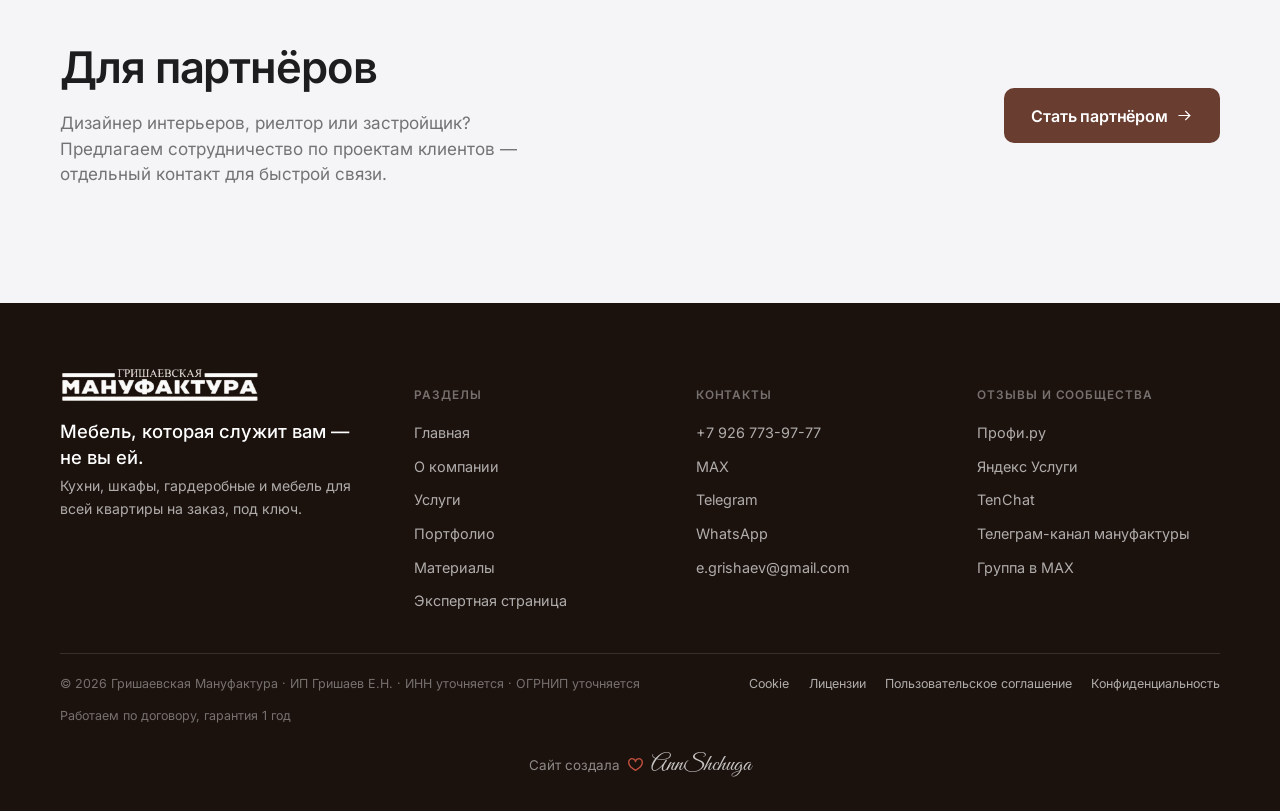
==== commit e3686f30: "Drop review count from reviews-section CTA button, keep photo count "Все 60+ отзывов и 400+ фото на " ====
--- a/index.html
+++ b/index.html
@@ -551,7 +551,7 @@
     </div>
     <div class="wrap" style="margin-top:2rem" data-reveal>
       <a class="btn btn-ghost" href="https://profi.ru/profile/GrishayevYN" target="_blank" rel="noopener">
-        Все 60+ отзывов и 400+ фото на&nbsp;Профи.ру
+        Все отзывы и 400+ фото на&nbsp;Профи.ру
         <svg viewBox="0 0 24 24"><use href="#icon-arrow"/></svg>
       </a>
     </div>
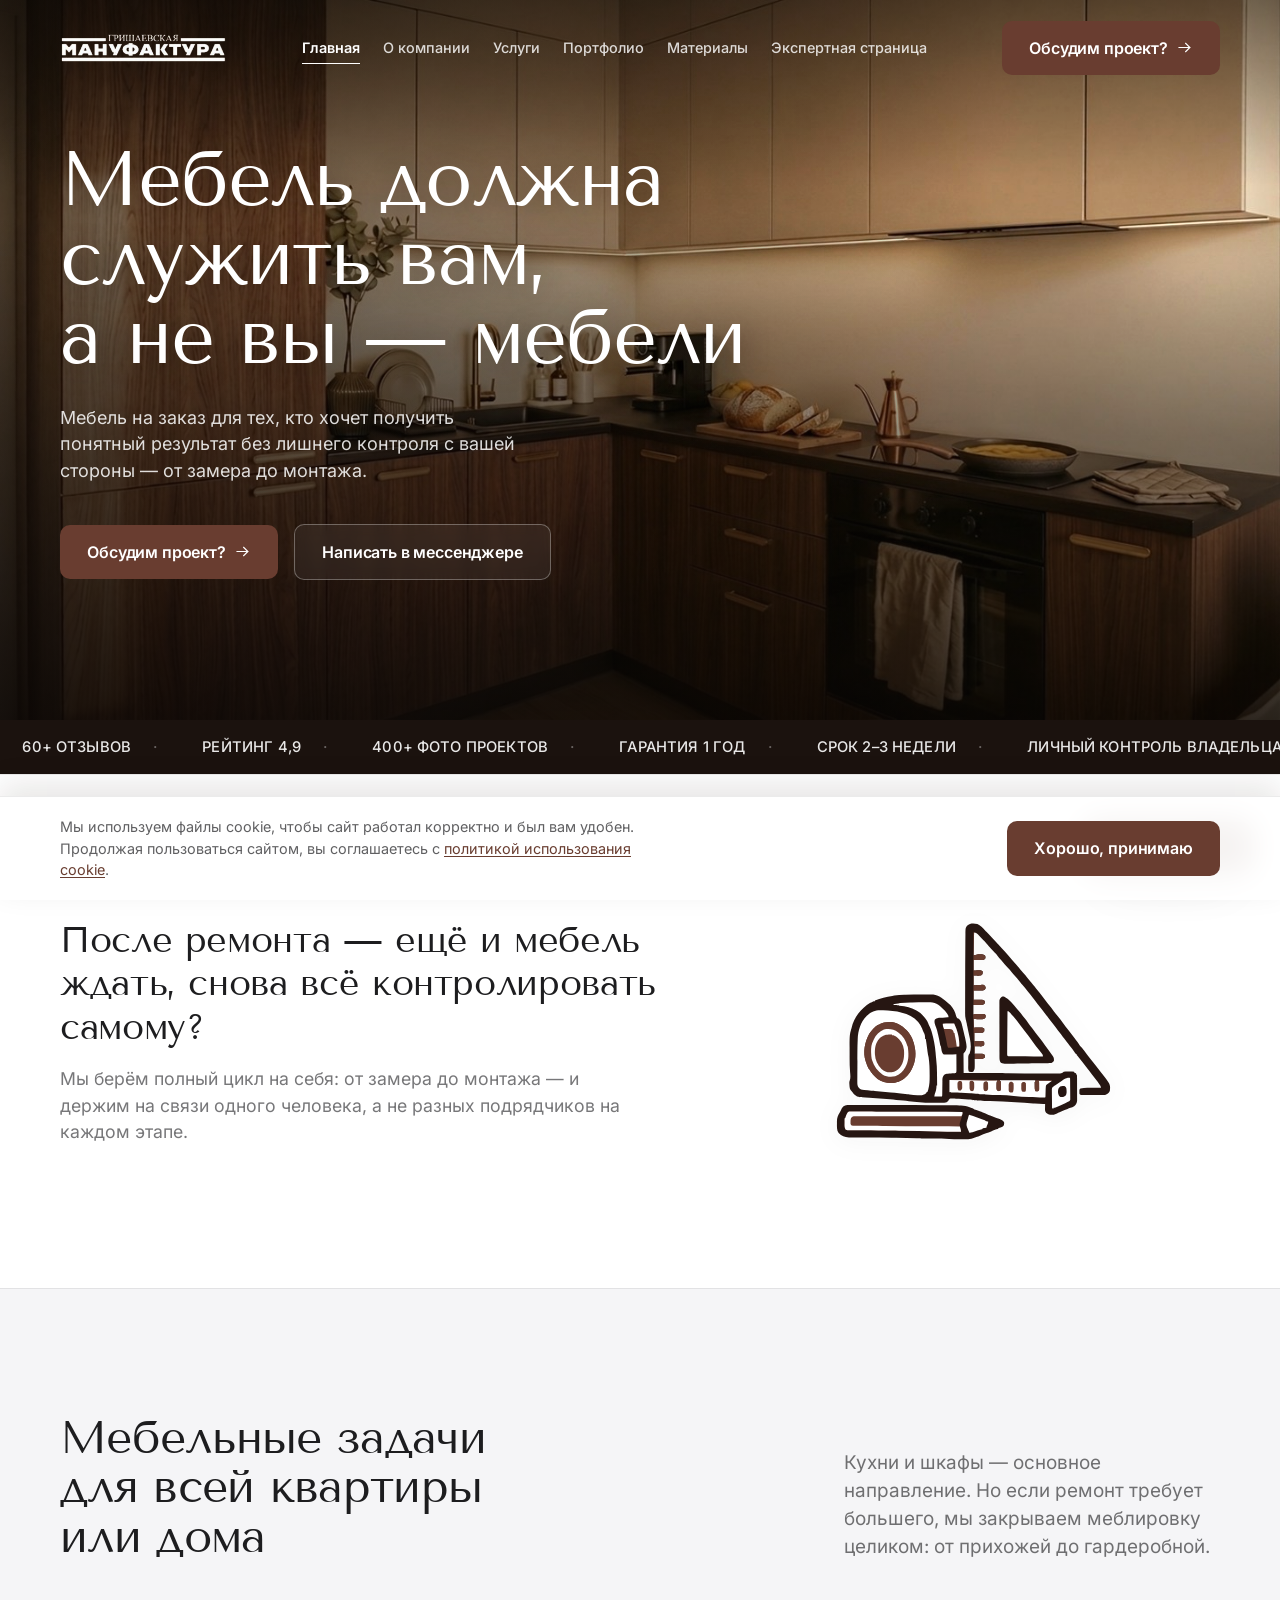
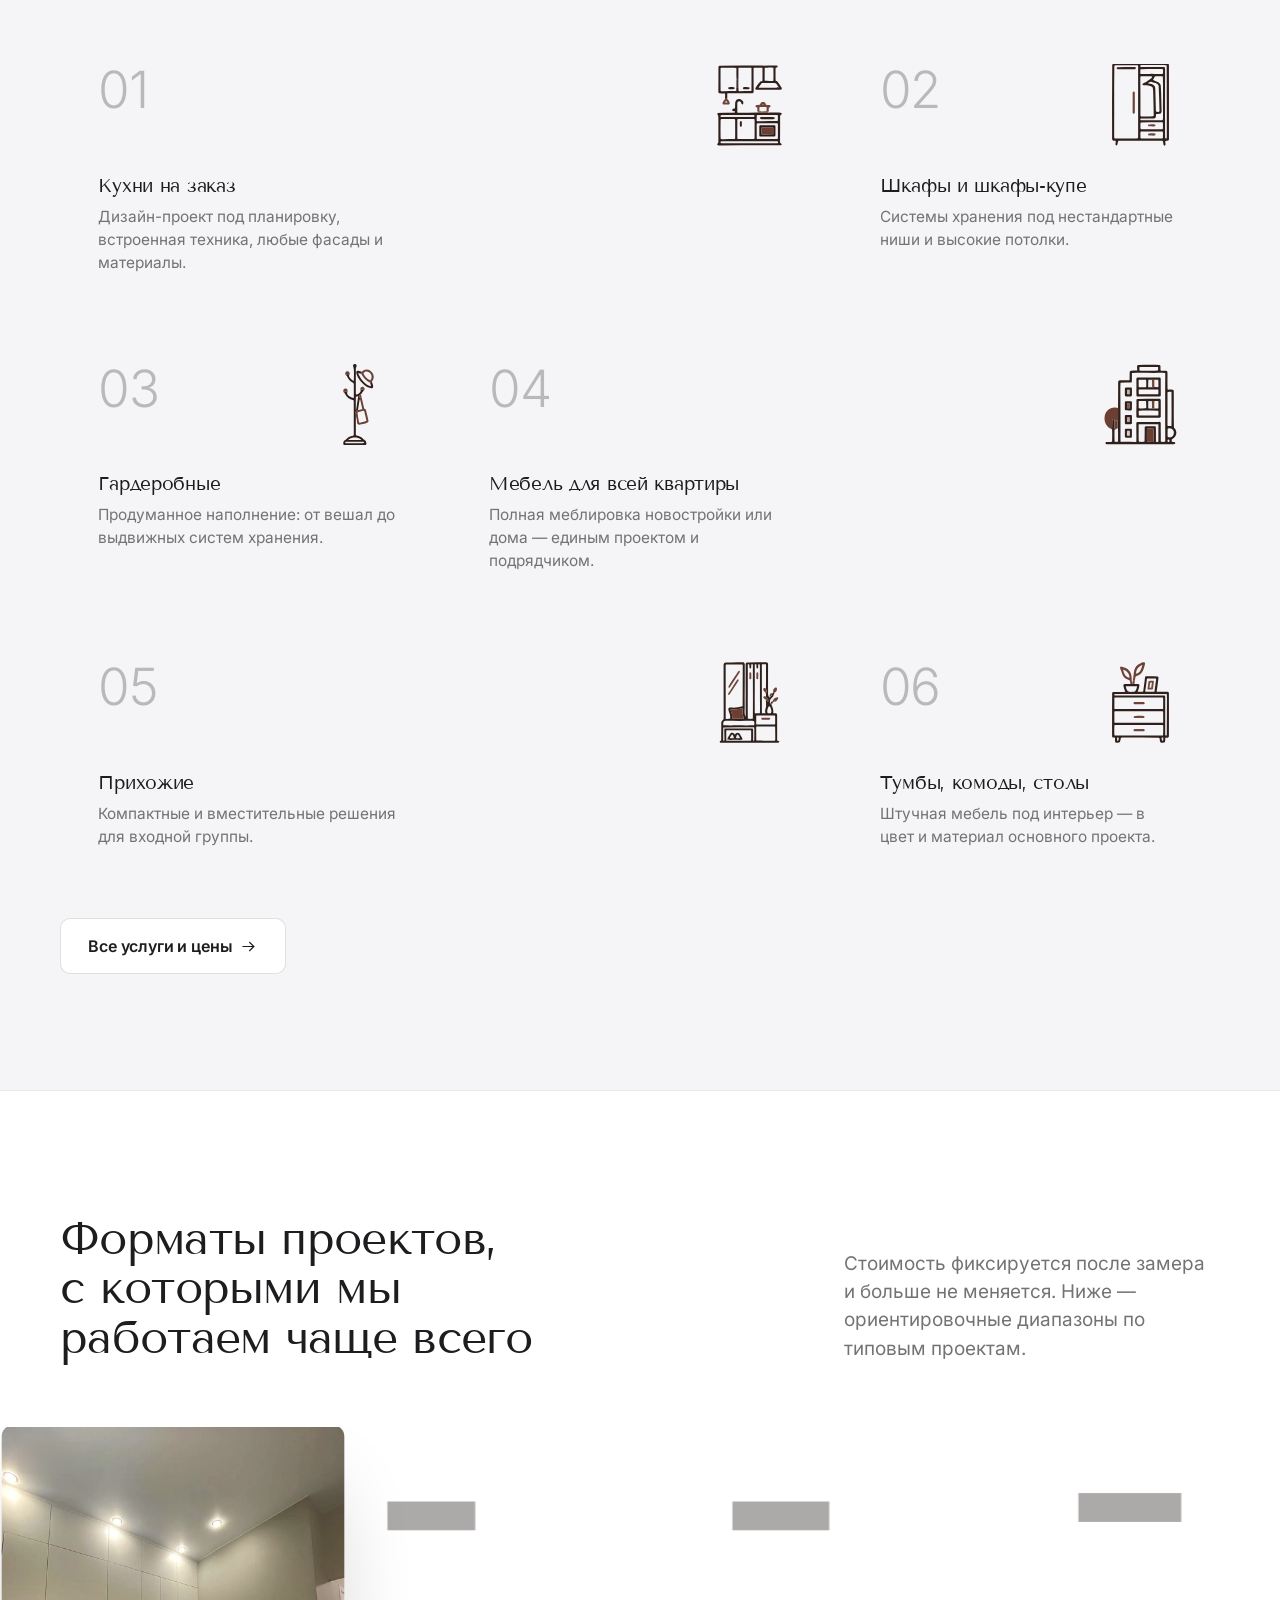
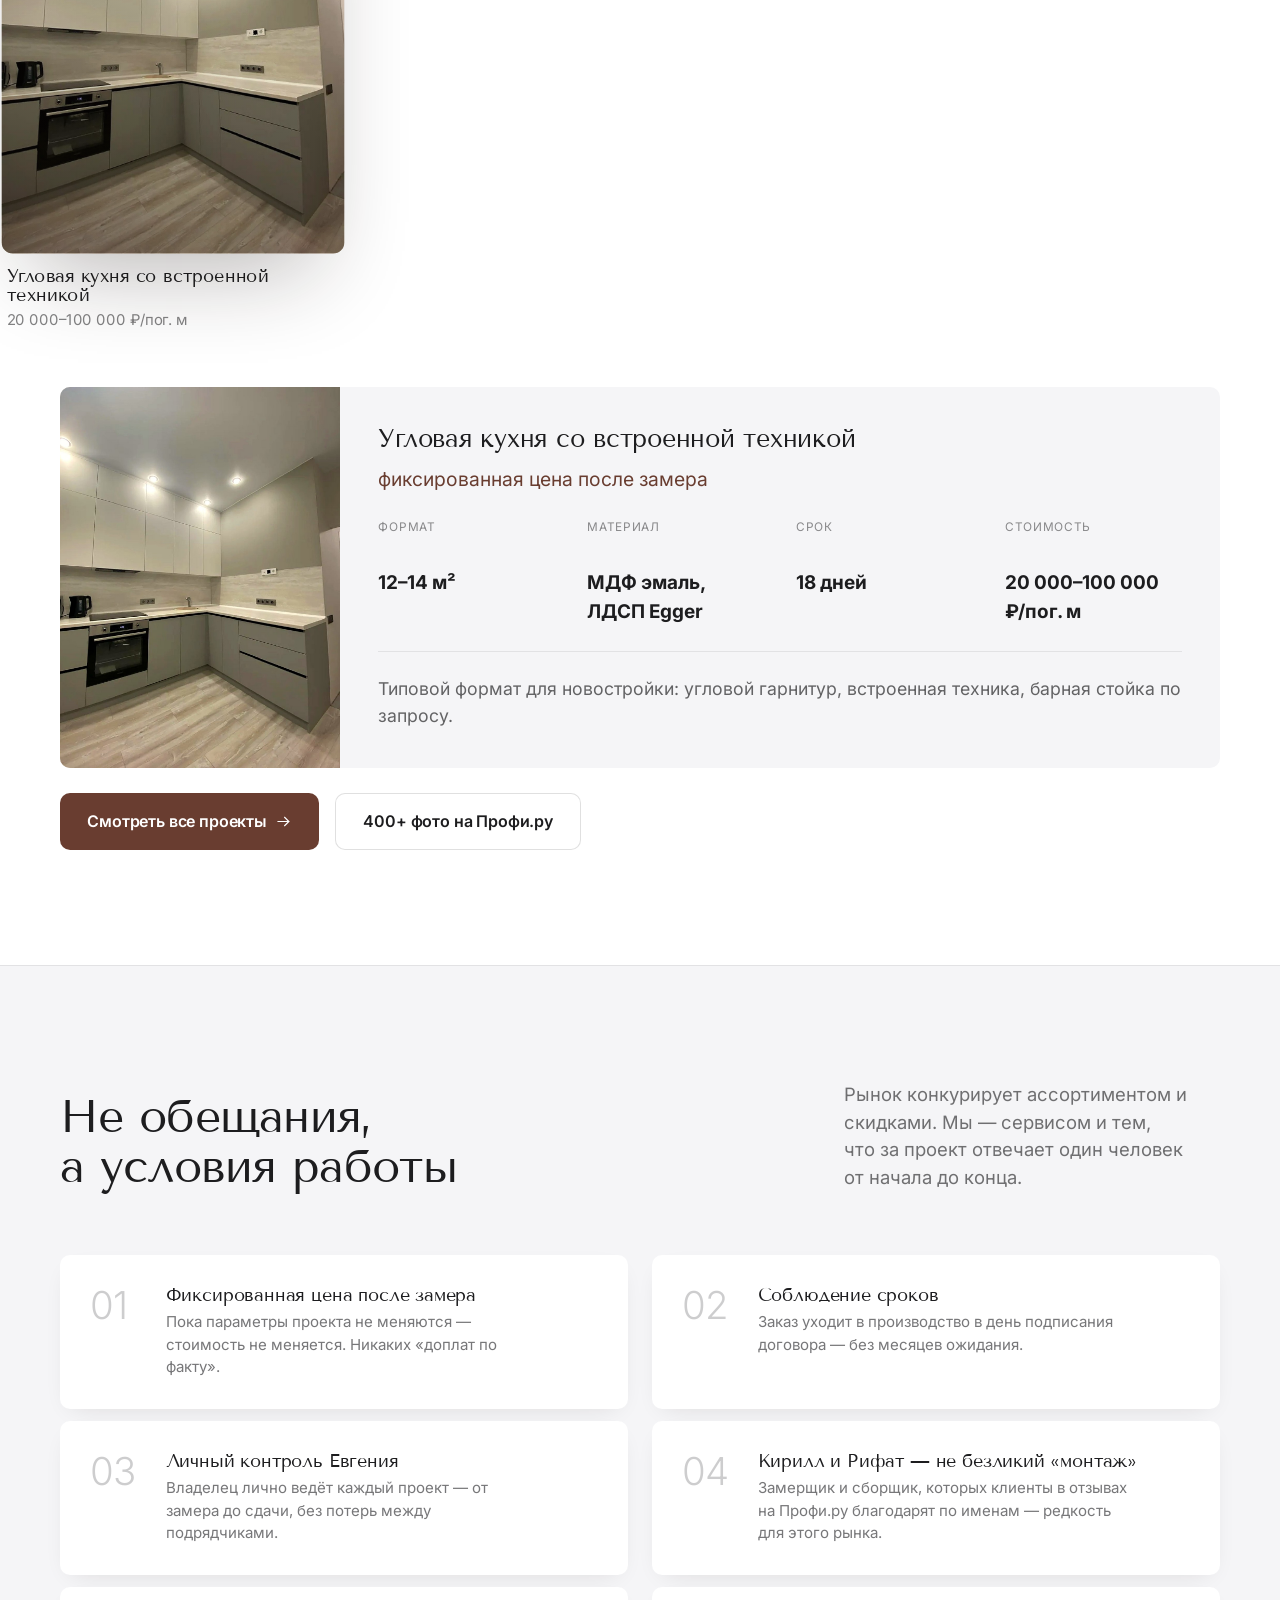
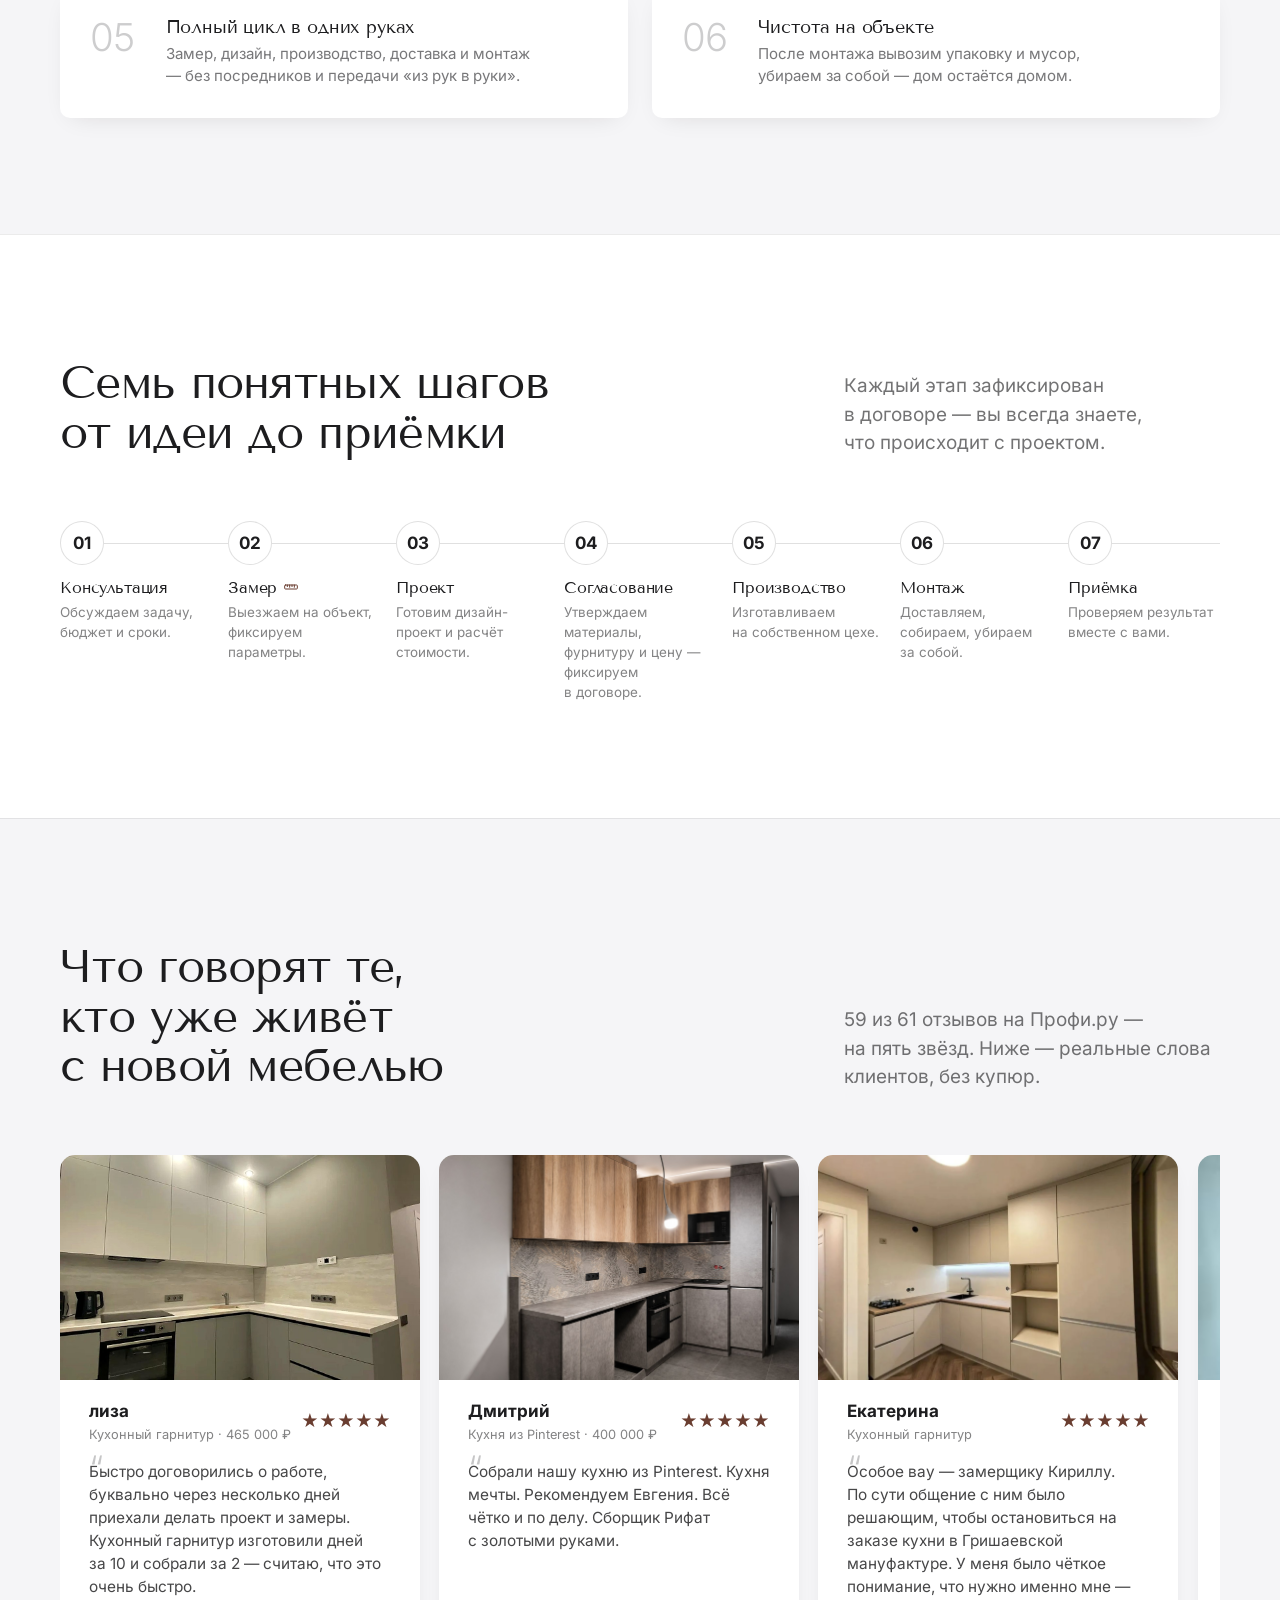
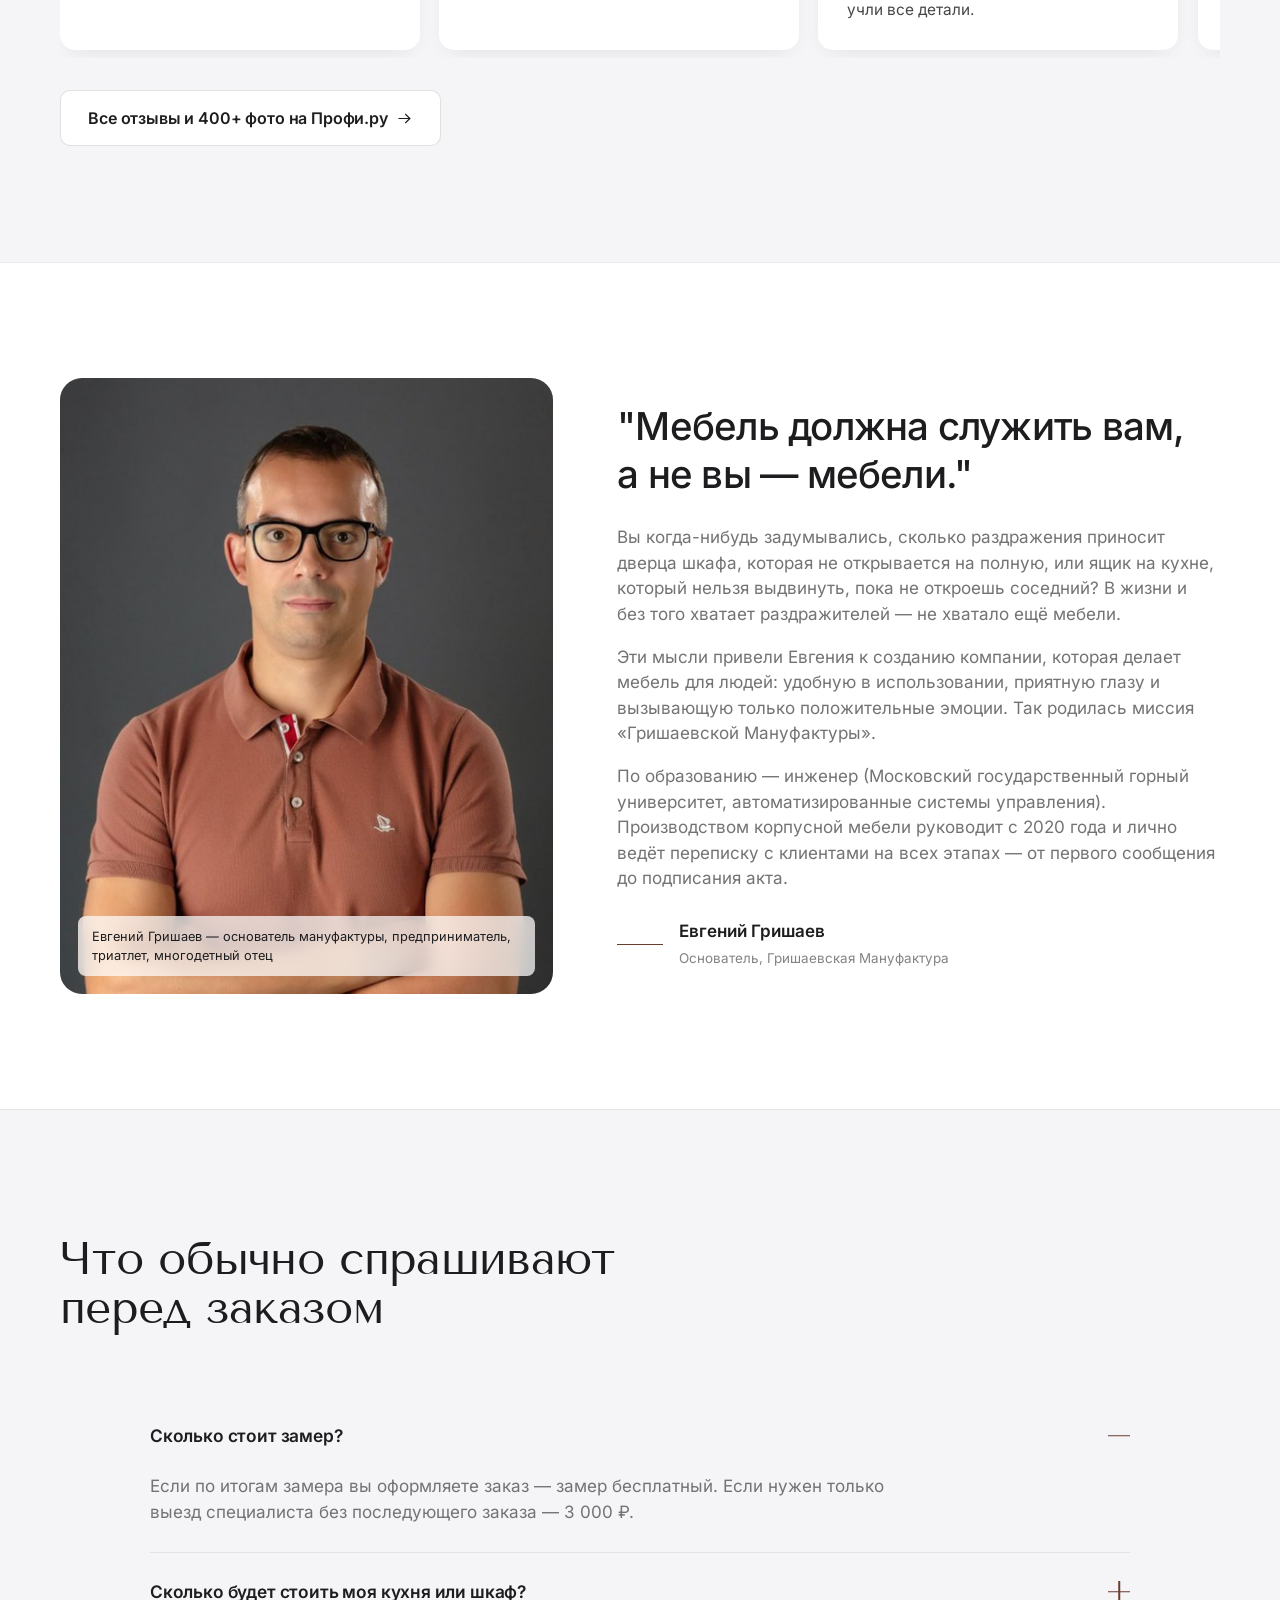
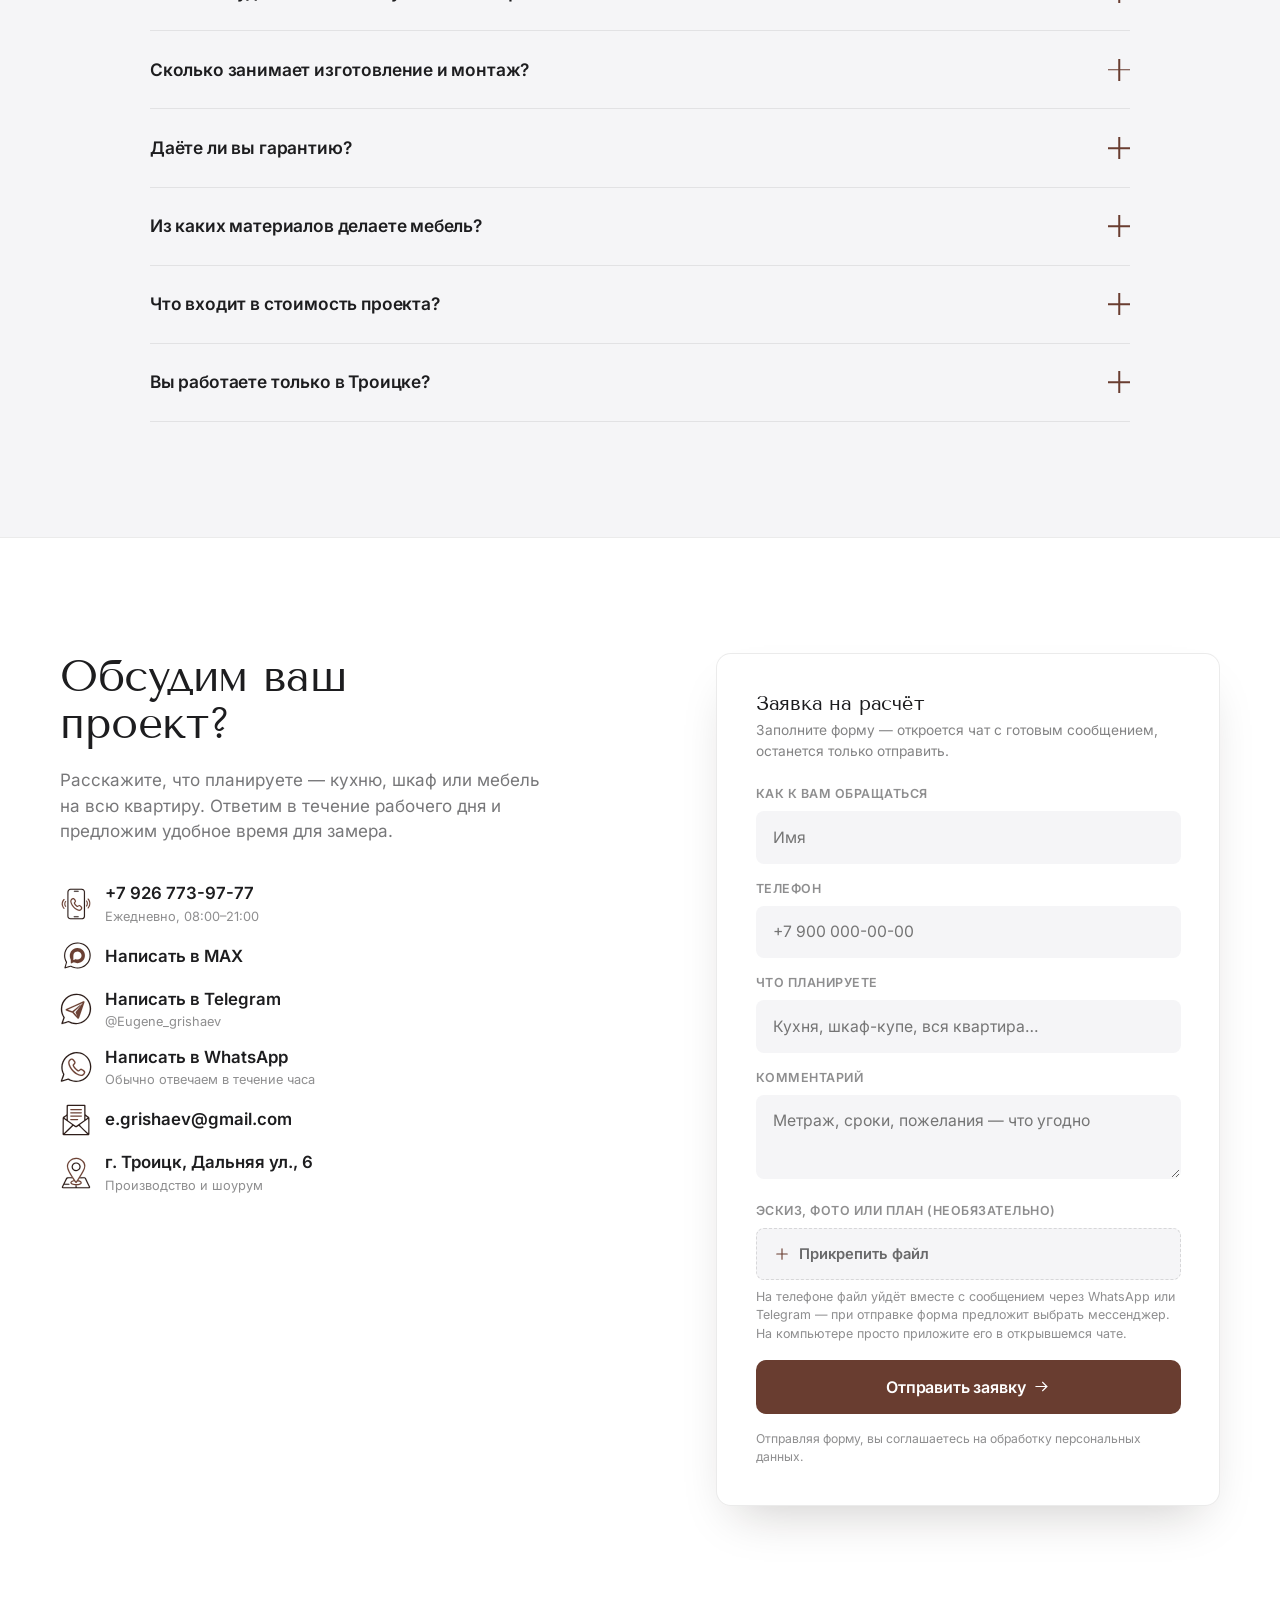
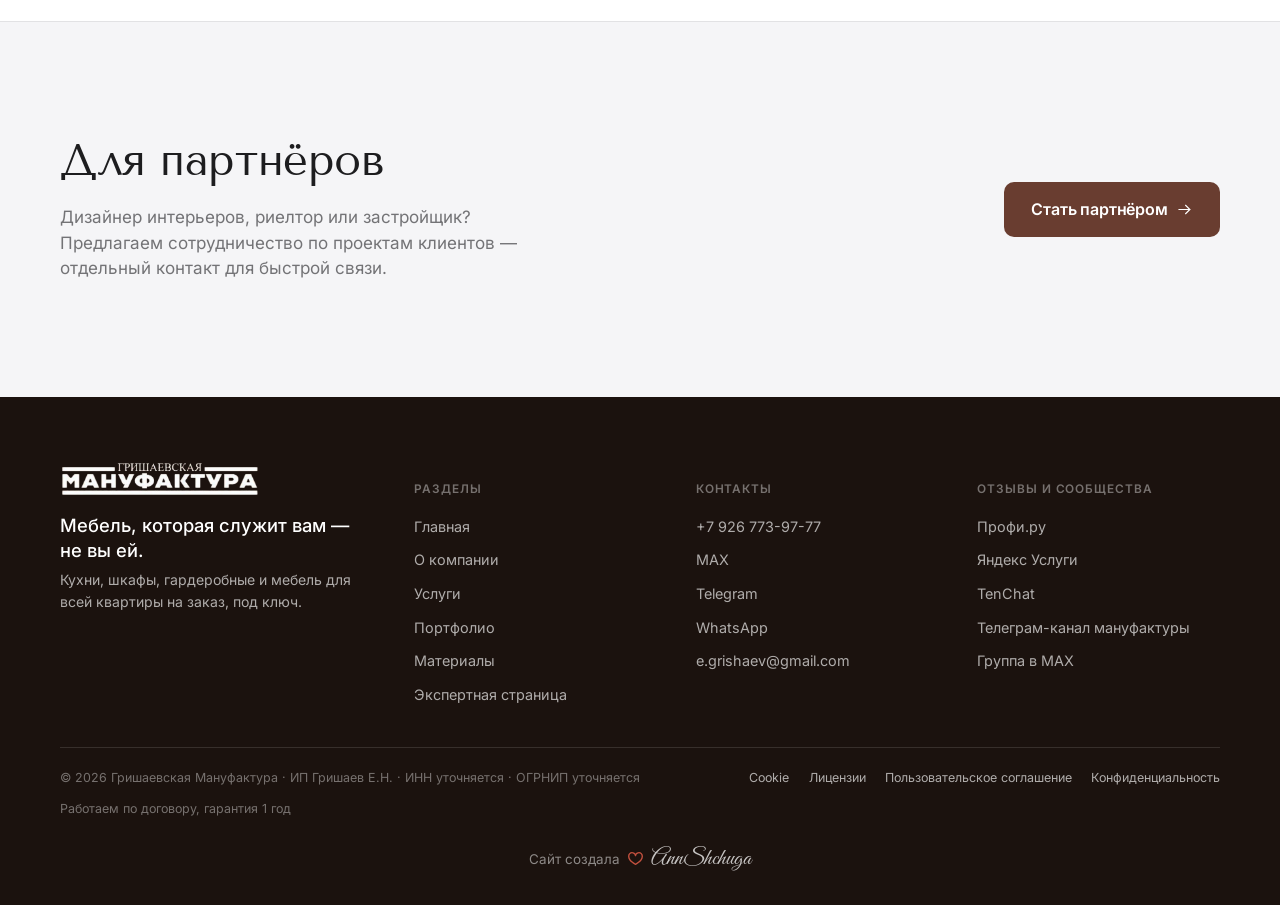
==== commit 6b40e745: "Fix awkward desktop line wraps introduced by the Tenor Sans switch Tenor Sans has different characte" ====
--- a/index.html
+++ b/index.html
@@ -295,7 +295,7 @@
     <div class="hero-overlay">
       <div class="wrap">
         <div class="hero-copy">
-          <h1>Мебель должна служить вам,<br>а не вы&nbsp;—&nbsp;мебели</h1>
+          <h1>Мебель должна служить вам,<br>а не вы&nbsp;— мебели</h1>
           <p class="hero-sub">Мебель на заказ для тех, кто хочет получить понятный результат без лишнего контроля с вашей стороны&nbsp;— от замера до монтажа.</p>
           <div class="hero-cta">
             <a class="btn btn-primary" href="#cta">
@@ -472,7 +472,7 @@
         <div>
           <h2 class="section-title">Семь понятных шагов от идеи до&nbsp;приёмки</h2>
         </div>
-        <p class="lede">Каждый этап зафиксирован в&nbsp;договоре — вы всегда знаете, что&nbsp;происходит с проектом.</p>
+        <p class="lede">Каждый этап зафиксирован в&nbsp;договоре&nbsp;— вы всегда знаете, что&nbsp;происходит с проектом.</p>
       </div>
 
       <div class="timeline" data-reveal>
@@ -492,9 +492,9 @@
     <div class="wrap">
       <div class="section-head" data-reveal>
         <div>
-          <h2 class="section-title">Что говорят те, кто уже живёт с&nbsp;новой&nbsp;мебелью</h2>
-        </div>
-        <p class="lede">59 из 61 отзывов на Профи.ру — на&nbsp;пять звёзд. Ниже — реальные слова клиентов, без купюр.</p>
+          <h2 class="section-title">Что говорят те, кто&nbsp;уже живёт с&nbsp;новой&nbsp;мебелью</h2>
+        </div>
+        <p class="lede">59 из 61 отзывов на Профи.ру — на&nbsp;пять&nbsp;звёзд. Ниже — реальные слова клиентов, без купюр.</p>
       </div>
     </div>
     <div class="wrap">
@@ -582,7 +582,7 @@
     <div class="wrap">
       <div class="section-head" data-reveal>
         <div>
-          <h2 class="section-title">Что обычно спрашивают перед заказом</h2>
+          <h2 class="section-title">Что обычно&nbsp;спрашивают перед заказом</h2>
         </div>
       </div>
 
--- a/css/style.css
+++ b/css/style.css
@@ -77,16 +77,16 @@
   --line-2:  rgba(0,0,0,.12);
 
   --font-display:  'Inter', -apple-system, system-ui, sans-serif;
-  --font-headline: 'Inter', -apple-system, system-ui, sans-serif;
+  --font-headline: 'Tenor Sans', -apple-system, system-ui, sans-serif;
   --font-accent:   'Inter', -apple-system, system-ui, sans-serif;
   --font-body:     'Inter', -apple-system, system-ui, sans-serif;
 
   --container: 1240px;
   --gap: clamp(1rem, 2vw, 2rem);
-  --radius-sm: 10px;
+  --radius-sm: 8px;
   --radius: 10px;
-  --radius-lg: 10px;
-  --radius-xl: 10px;
+  --radius-lg: 15px;
+  --radius-xl: 22px;
 
   --ease: cubic-bezier(.22,.9,.3,1);
   --shadow-sm: 0 8px 24px -12px rgba(27,18,14,.14);
@@ -126,9 +126,9 @@
 
 h1, h2, h3, h4{
   font-family: var(--font-headline);
-  font-weight: 600;
+  font-weight: 400;
   line-height: 1.08;
-  letter-spacing: -.025em;
+  letter-spacing: -.01em;
   text-transform: none;
   color: var(--ink);
 }
@@ -143,10 +143,10 @@
 
 h2.section-title{
   font-size: clamp(2rem, 3.6vw, 3.1rem);
-  font-weight: 650;
+  font-weight: 400;
   max-width: 19ch;
   margin-top: .5rem;
-  letter-spacing: -.03em;
+  letter-spacing: -.015em;
 }
 
 .section-head{
@@ -375,8 +375,8 @@
 
 .hero-copy h1{
   font-size: clamp(2.6rem, 6vw, 5.2rem);
-  font-weight: 640;
-  letter-spacing: -.035em;
+  font-weight: 400;
+  letter-spacing: -.015em;
   line-height: 1.03;
   color: var(--white);
   text-shadow: 0 4px 30px rgba(0,0,0,.3);
@@ -442,7 +442,7 @@
 }
 .service-mark{ width: 83px; height: 83px; flex: none; transform-origin: 50% 60%; transition: transform .4s var(--ease); }
 .service-card:hover .service-mark{ transform: scale(1.08); }
-.service-card h3{ font-size: 1.2rem; font-weight: 600; margin-bottom: .5rem; letter-spacing: -.015em; }
+.service-card h3{ font-size: 1.2rem; font-weight: 400; margin-bottom: .5rem; letter-spacing: -.015em; }
 .service-card p{ color: rgba(29,29,31,.6); font-size: .96rem; max-width: 30ch; }
 
 /* ==========================================================================
@@ -511,7 +511,7 @@
   transition: background .3s;
 }
 .case-meta{ margin-top: 1.1rem; }
-.case-meta h4{ font-size: 1.04rem; font-weight: 600; }
+.case-meta h4{ font-size: 1.04rem; font-weight: 400; }
 .case-meta p{ font-size: .86rem; color: rgba(29,29,31,.55); margin-top: .2rem; }
 
 .case-detail{
@@ -533,7 +533,7 @@
   align-content: start;
 }
 .case-detail-body .lead{ grid-row: 1; grid-column: span 4; display:flex; justify-content: space-between; align-items:flex-start; gap:1rem; flex-wrap: wrap; }
-.case-detail-body .lead h3{ font-size: 1.55rem; font-weight: 600; }
+.case-detail-body .lead h3{ font-size: 1.55rem; font-weight: 400; }
 .case-detail-body .lead .stars{ color: var(--walnut); font-size: 1.2rem; display:flex; gap:.25rem; align-items:baseline; font-family: var(--font-accent); font-style: normal; line-height: 1.2; padding-bottom: .15rem; }
 .case-stat{ display: contents; }
 .case-detail-body dt{ grid-row: 2; align-self: end; font-size: .74rem; text-transform: uppercase; letter-spacing:.06em; color: rgba(29,29,31,.5); }
@@ -560,7 +560,7 @@
 .adv-item:nth-child(odd){ border-right: 0; padding-right: 1.9rem; }
 .adv-item:nth-child(even){ padding-left: 1.9rem; }
 .adv-num{ font-family: var(--font-accent); font-style: normal; font-weight: 300; font-size: 2.4rem; line-height: 1; color: rgba(29,29,31,.22); flex: none; width: 2.2ch; letter-spacing: -.03em; }
-.adv-item h4{ font-size: 1.1rem; font-weight: 600; margin-bottom: .4rem; color: var(--ink); }
+.adv-item h4{ font-size: 1.1rem; font-weight: 400; margin-bottom: .4rem; color: var(--ink); }
 .adv-item p{ color: rgba(29,29,31,.6); font-size: .94rem; max-width: 42ch; }
 
 /* ==========================================================================
@@ -580,7 +580,7 @@
   font-family: var(--font-display); font-weight: 650; color: var(--ink);
   transition: background .25s, color .25s, border-color .25s;
 }
-.tl-step h4{ font-size: 1rem; font-weight: 600; margin-bottom: .35rem; }
+.tl-step h4{ font-size: 1rem; font-weight: 400; margin-bottom: .35rem; }
 .tl-step p{ font-size: .84rem; color: rgba(29,29,31,.55); }
 .tl-step-icon{ display: inline-block; width: 16px; height: 16px; vertical-align: -2px; color: var(--walnut); }
 
@@ -652,6 +652,7 @@
 /* ==========================================================================
    FAQ
    ========================================================================== */
+#faq h2.section-title{ max-width: 24ch; }
 .faq-list{ max-width: 980px; margin-inline: auto; }
 .faq-item{ border-bottom: 1px solid var(--line); }
 .faq-q{
@@ -681,7 +682,7 @@
 .cta-links a span.sub{ display:block; font-family: var(--font-body); font-weight: 400; font-size: .8rem; color: rgba(29,29,31,.5); }
 
 .form-card{ background: var(--white); padding: clamp(1.8rem, 3vw, 2.6rem); border-radius: var(--radius-lg); box-shadow: var(--shadow-md); border: 1px solid var(--line); }
-.form-card h3{ font-size: 1.25rem; font-weight: 650; margin-bottom: .35rem; }
+.form-card h3{ font-size: 1.25rem; font-weight: 400; margin-bottom: .35rem; }
 .form-card .fnote{ font-size: .86rem; color: rgba(29,29,31,.55); margin-bottom: 1.5rem; }
 .field{ margin-bottom: 1rem; }
 .field label{ display:block; font-size: .78rem; font-weight: 600; text-transform: uppercase; letter-spacing:.04em; color: rgba(29,29,31,.5); margin-bottom: .45rem; }
@@ -777,7 +778,7 @@
    Trust / problem-solution band
    ========================================================================== */
 .trust-grid{ display: grid; grid-template-columns: minmax(0,1.1fr) minmax(0,.9fr); gap: clamp(2rem,5vw,4rem); align-items: center; }
-.trust-problem{ font-family: var(--font-headline); font-weight: 600; font-size: clamp(1.7rem,2.8vw,2.4rem); letter-spacing: -.02em; line-height: 1.22; margin-bottom: 1.1rem; color: var(--ink); }
+.trust-problem{ font-family: var(--font-headline); font-weight: 400; font-size: clamp(1.7rem,2.8vw,2.4rem); letter-spacing: -.01em; line-height: 1.22; margin-bottom: 1.1rem; color: var(--ink); }
 .trust-solution{ color: rgba(29,29,31,.6); font-size: 1.1rem; max-width: 52ch; }
 .trust-visual{ display: flex; align-items: center; justify-content: center; }
 .trust-mark-measurement{ width: clamp(221px,22.1vw,299px); height: clamp(221px,22.1vw,299px); flex-shrink: 0; transition: transform .35s cubic-bezier(.2,.8,.2,1); filter: drop-shadow(0 4px 12px rgba(38,22,18,.04)); }
@@ -840,7 +841,7 @@
 .grid-card .case-swatch{ transition: box-shadow .4s var(--ease); }
 
 .page-hero{ padding-block: clamp(7.5rem,12vw,10rem) clamp(2.5rem,5vw,3.5rem); }
-.page-hero h1{ font-size: clamp(2.4rem,4.4vw,3.6rem); font-weight: 640; letter-spacing: -.03em; max-width: 24ch; }
+.page-hero h1{ font-size: clamp(2.4rem,4.4vw,3.6rem); font-weight: 400; letter-spacing: -.01em; max-width: 24ch; }
 .page-hero > .wrap > p{ margin-top: 1.3rem; max-width: 56ch; color: rgba(29,29,31,.6); font-size: 1.1rem; }
 .page-hero .section-head{ margin-bottom: 0; }
 .page-hero .section-head .lede{ max-width: 46ch; }
@@ -858,7 +859,7 @@
 
 .article-card{ display:grid; grid-template-columns: minmax(0,.9fr) minmax(0,1.1fr); gap: clamp(2rem,4vw,3rem); align-items: center; background: var(--paper-2); border: 0; border-radius: var(--radius-lg); padding: clamp(1.6rem,3vw,2.6rem); }
 .article-card .case-swatch{ aspect-ratio: 4/3; }
-.article-card h4{ font-size: 1.35rem; font-weight: 640; margin-bottom: .9rem; }
+.article-card h4{ font-size: 1.35rem; font-weight: 400; margin-bottom: .9rem; }
 .article-card p{ color: rgba(29,29,31,.6); }
 .article-card .placeholder-note{ margin-top: 1.2rem; font-size: .82rem; color: rgba(29,29,31,.4); font-style: normal; }
 
@@ -1004,7 +1005,7 @@
   animation: cbIn .25s var(--ease);
 }
 @keyframes cbIn{ from{ opacity: 0; transform: translateY(8px); } to{ opacity: 1; transform: translateY(0); } }
-.callback-panel h3{ font-size: 1.15rem; font-weight: 650; margin-bottom: .4rem; padding-right: 1.6rem; }
+.callback-panel h3{ font-size: 1.15rem; font-weight: 400; margin-bottom: .4rem; padding-right: 1.6rem; }
 .callback-panel p{ font-size: .86rem; color: rgba(29,29,31,.55); margin-bottom: 1.2rem; }
 .callback-close{
   position: absolute; top: .9rem; right: .9rem;
@@ -1051,7 +1052,7 @@
   transition: transform .25s var(--ease), opacity .25s var(--ease);
 }
 .contact-modal-overlay.is-open .contact-modal{ transform: translateY(0) scale(1); opacity: 1; }
-.contact-modal h3{ font-size: 1.2rem; font-weight: 650; margin-bottom: .35rem; padding-right: 1.6rem; }
+.contact-modal h3{ font-size: 1.2rem; font-weight: 400; margin-bottom: .35rem; padding-right: 1.6rem; }
 .contact-modal p{ font-size: .88rem; color: rgba(29,29,31,.55); margin-bottom: 1.4rem; }
 .contact-modal-options{ display: grid; grid-template-columns: 1fr 1fr; gap: .7rem; }
 .contact-option{
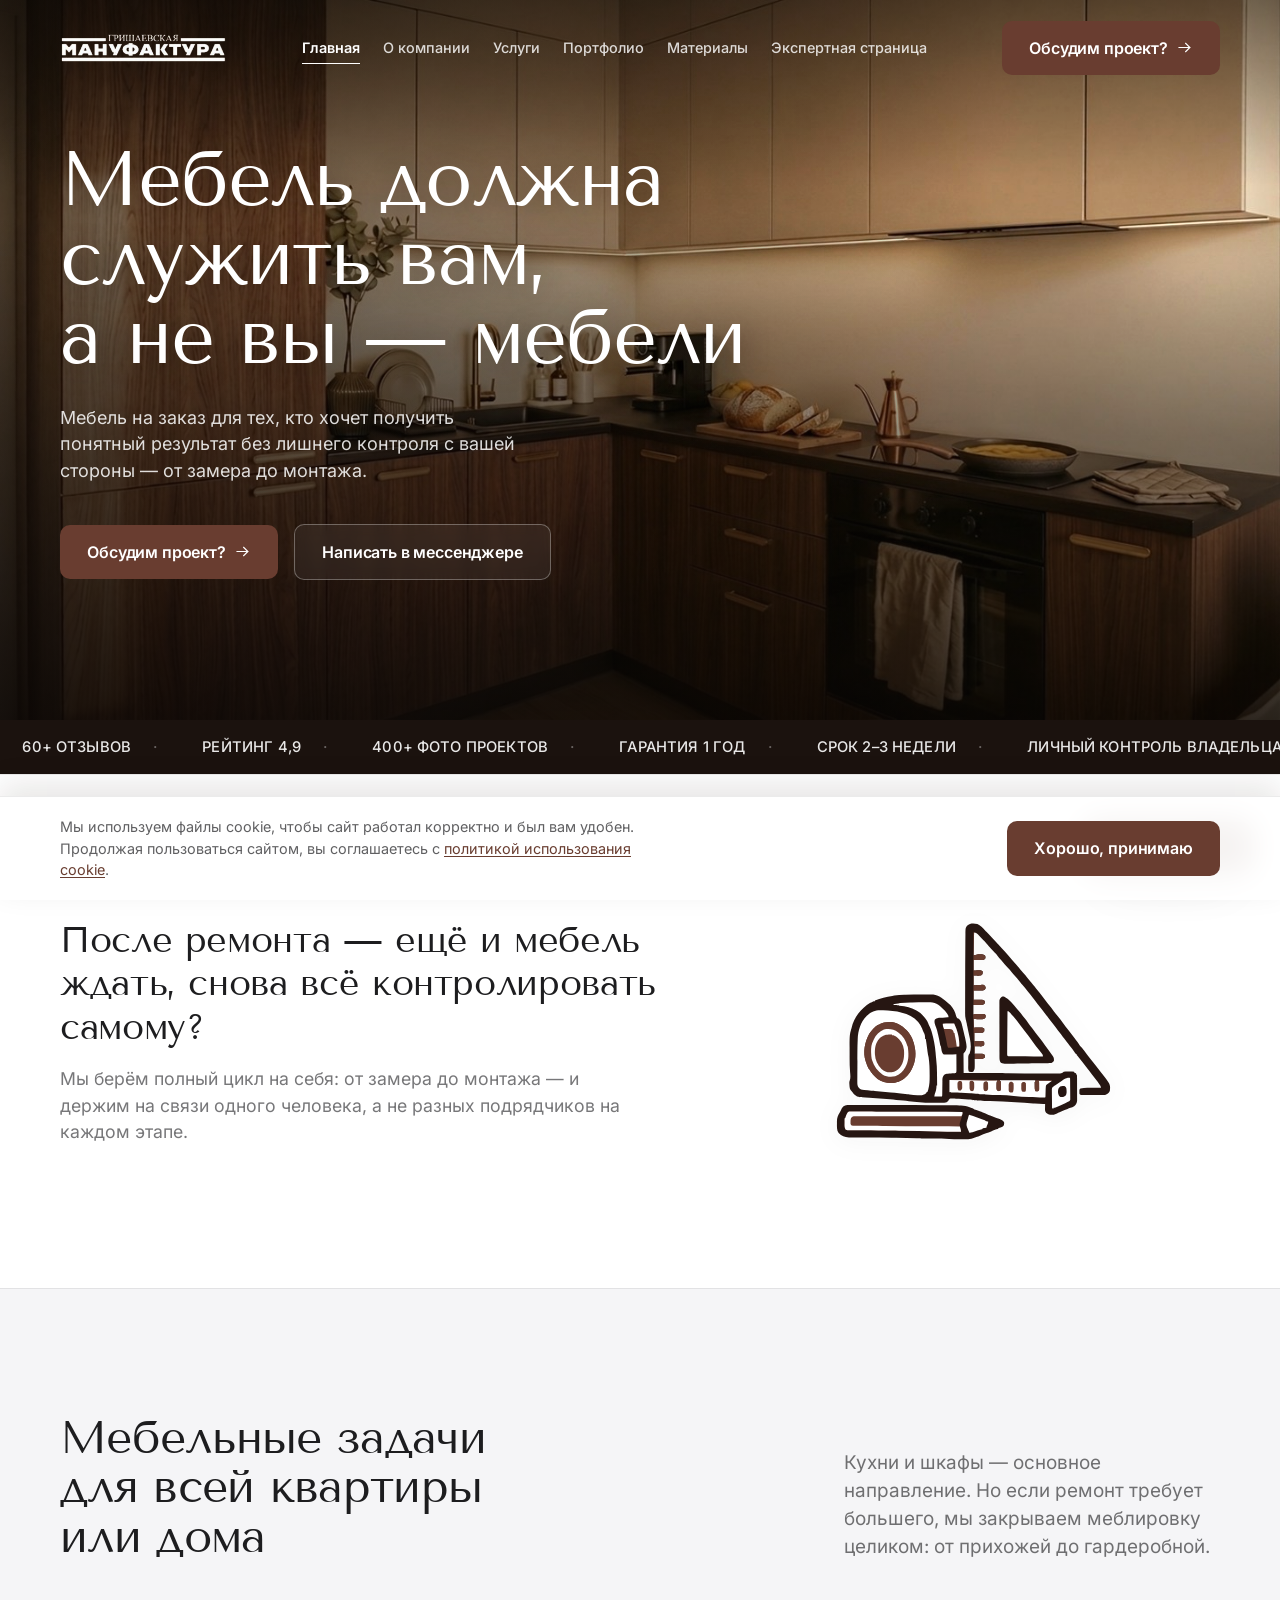
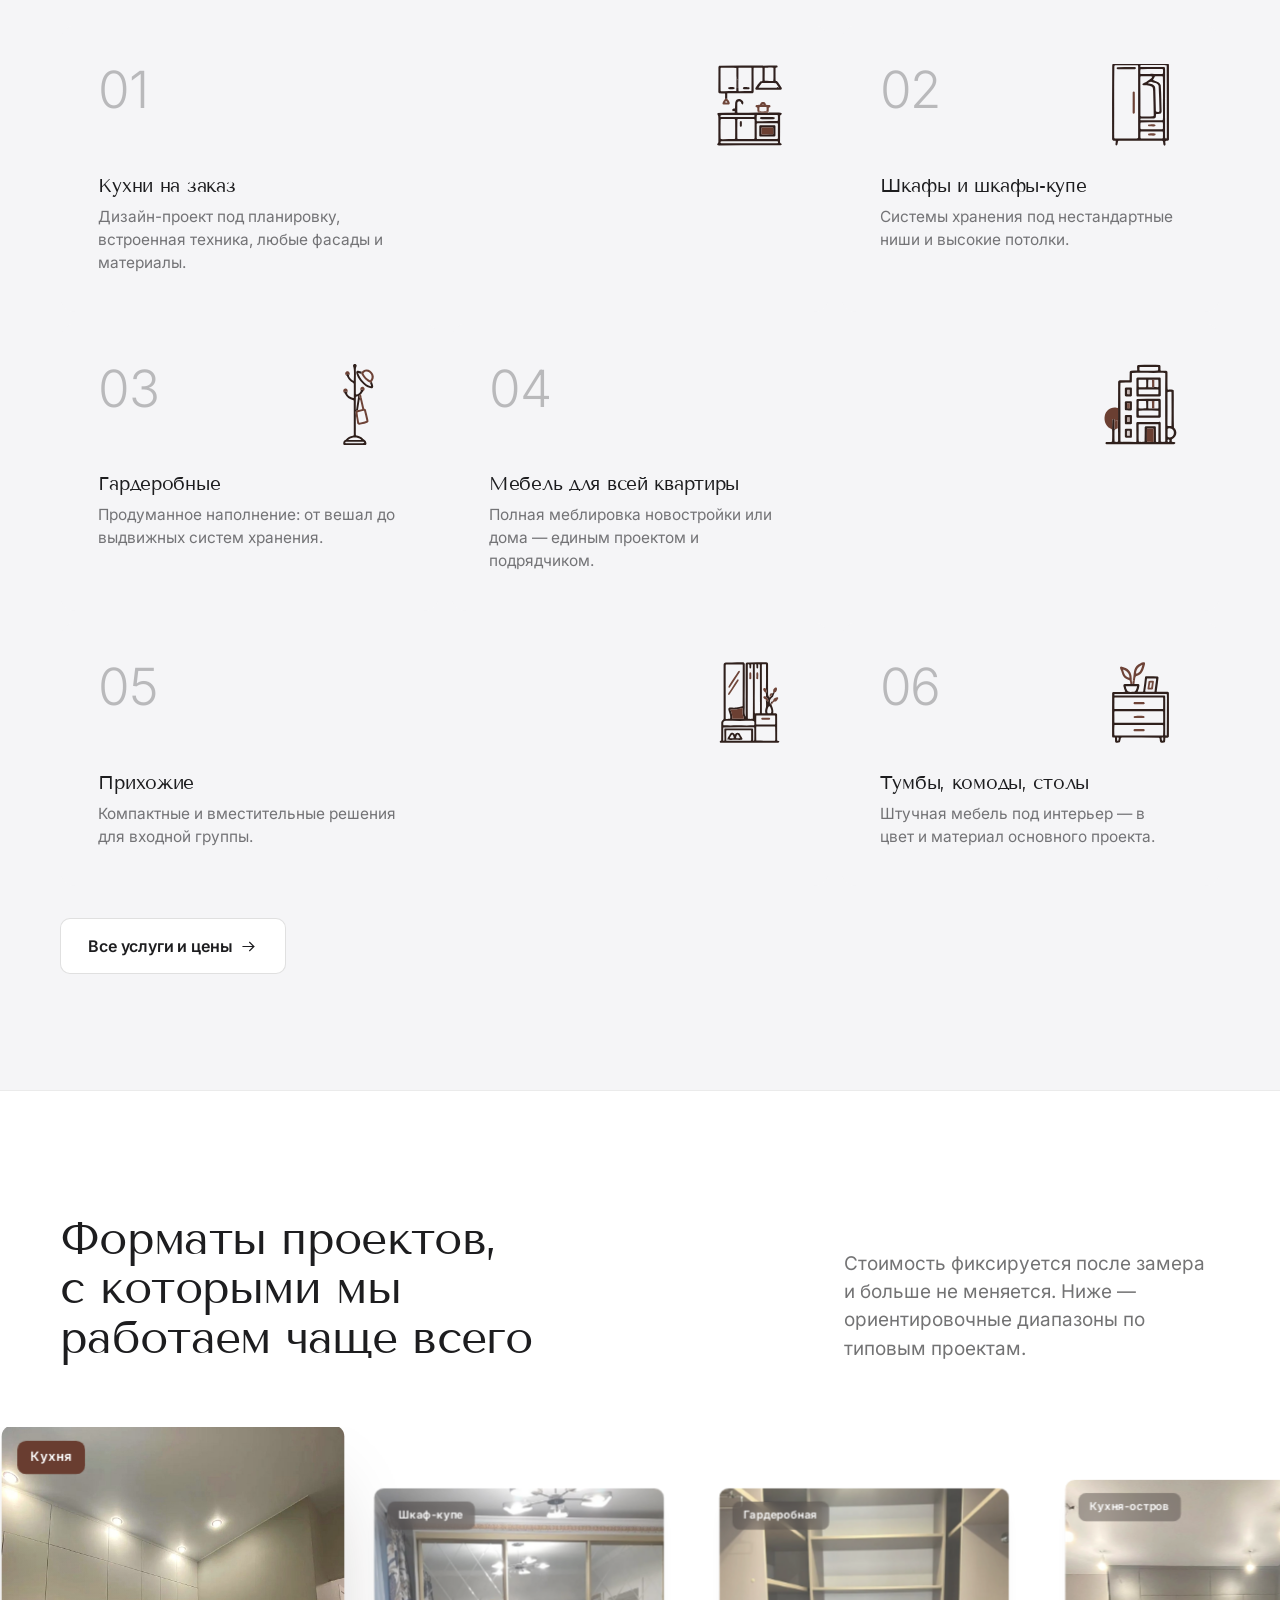
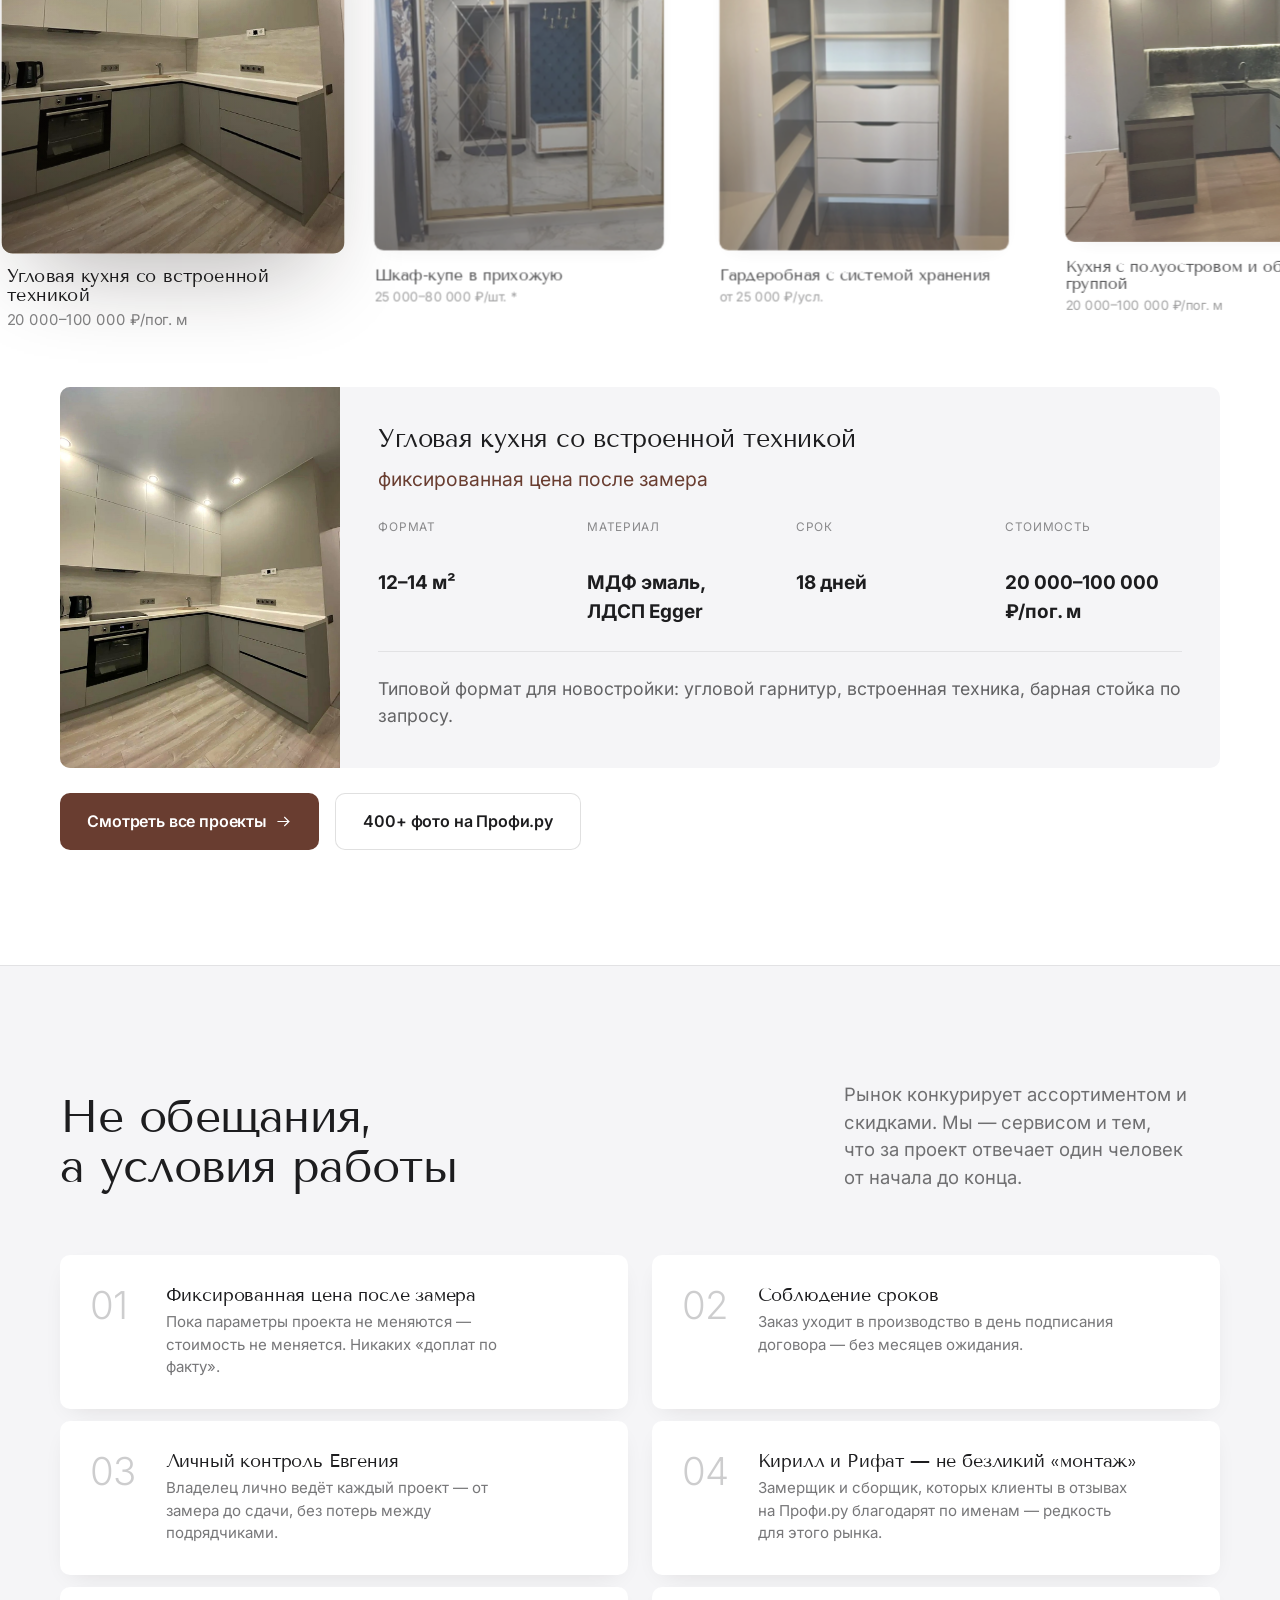
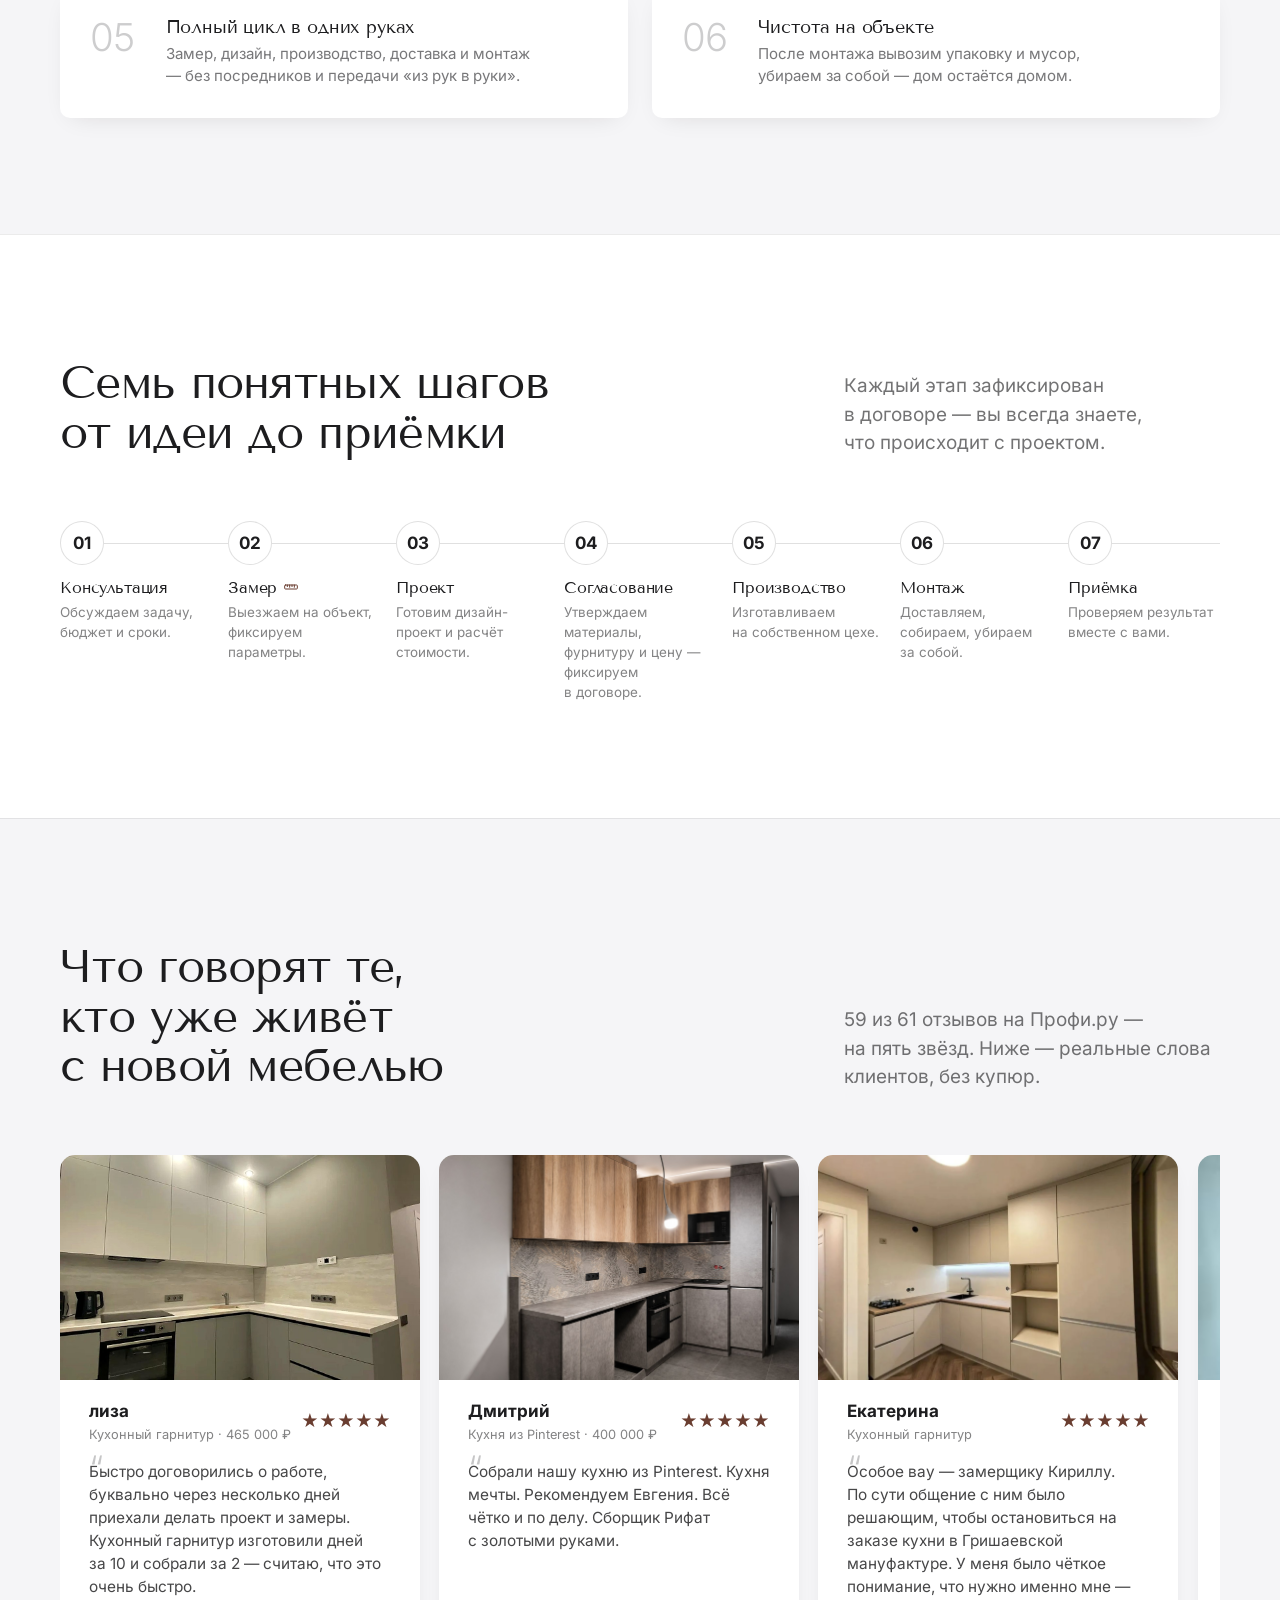
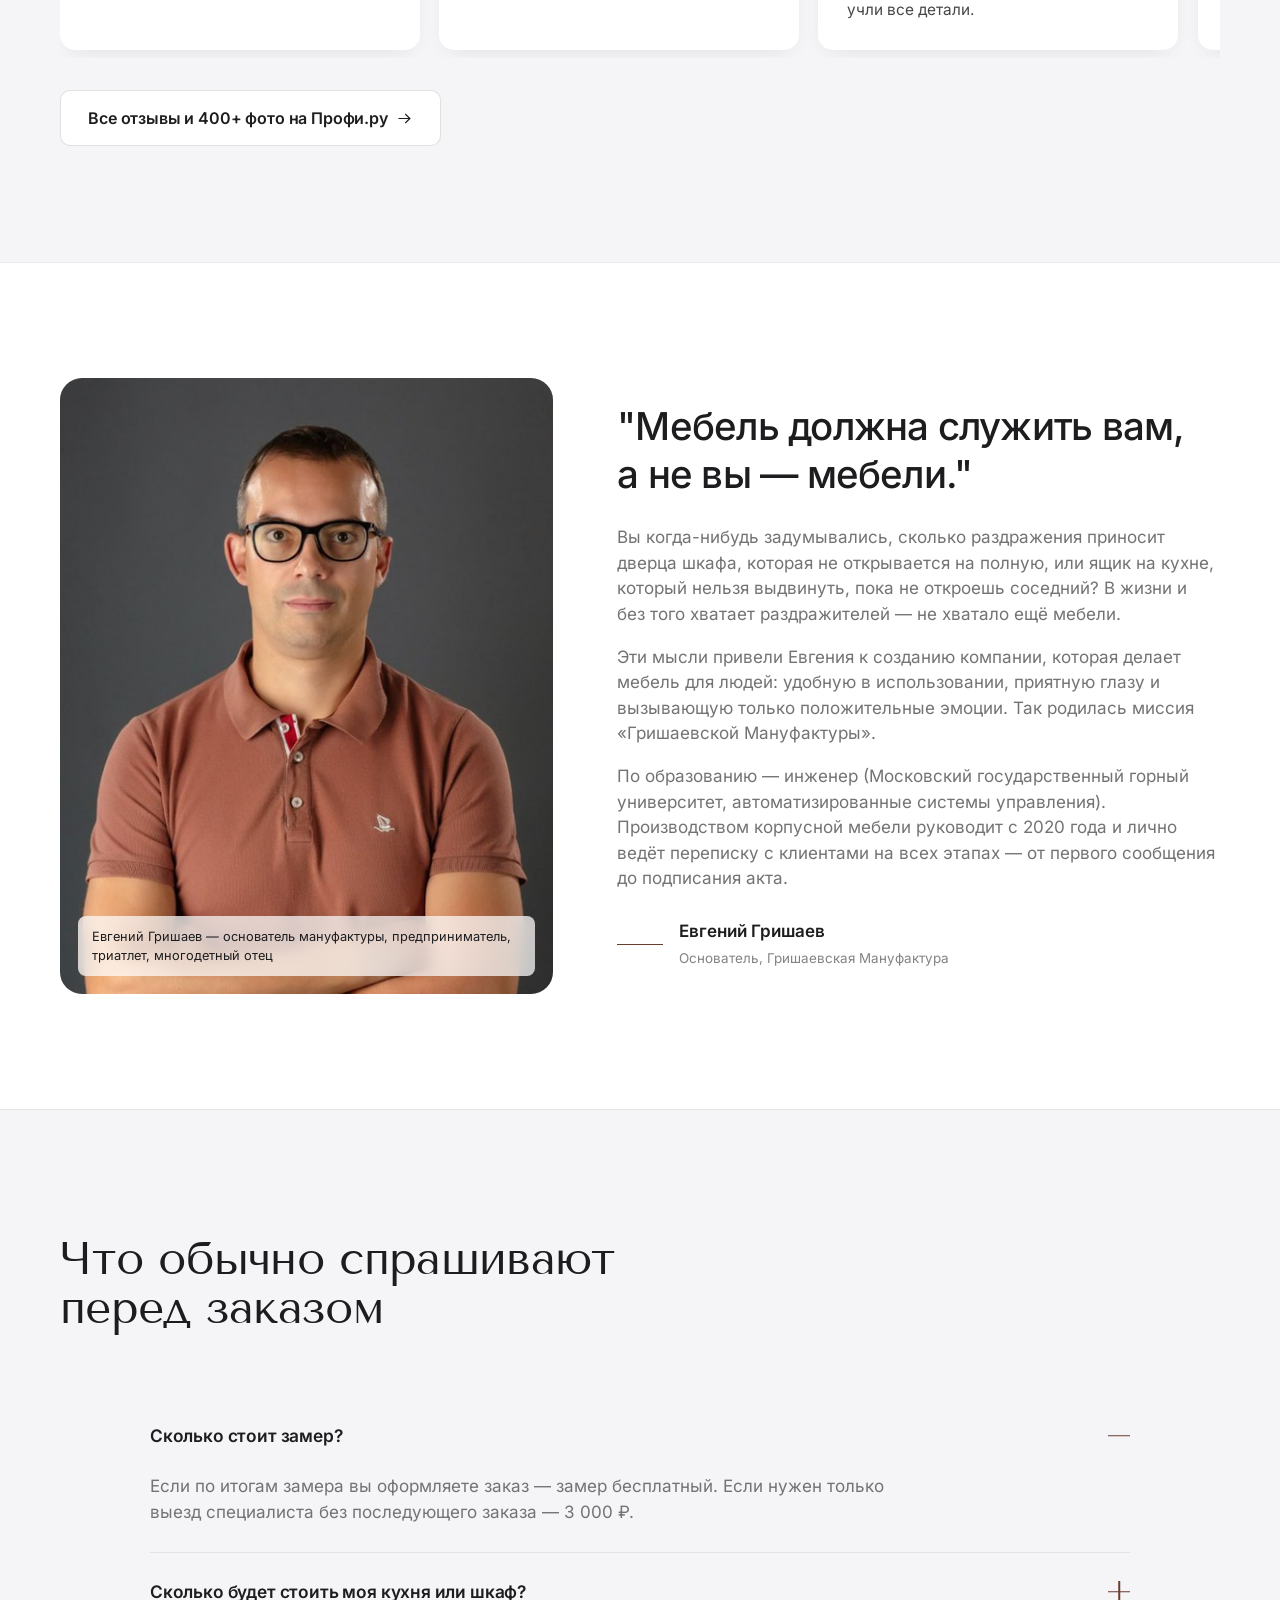
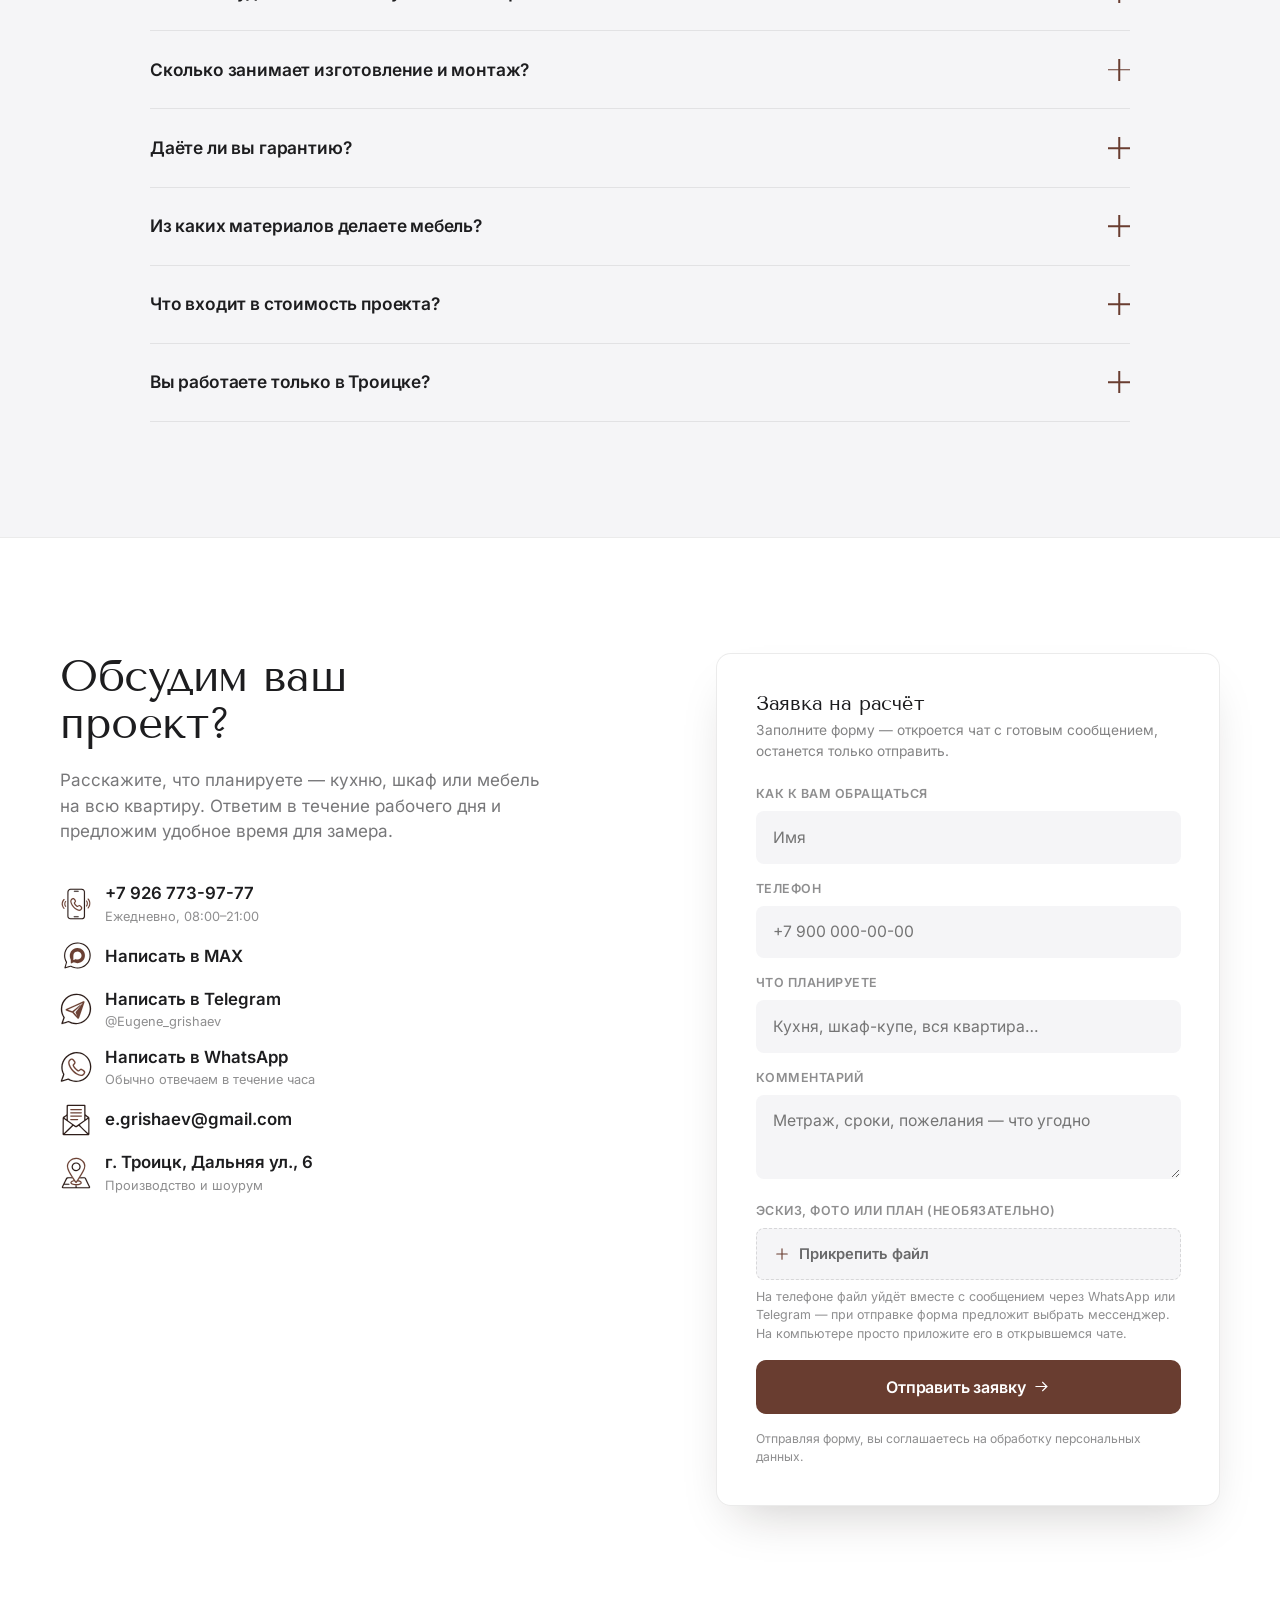
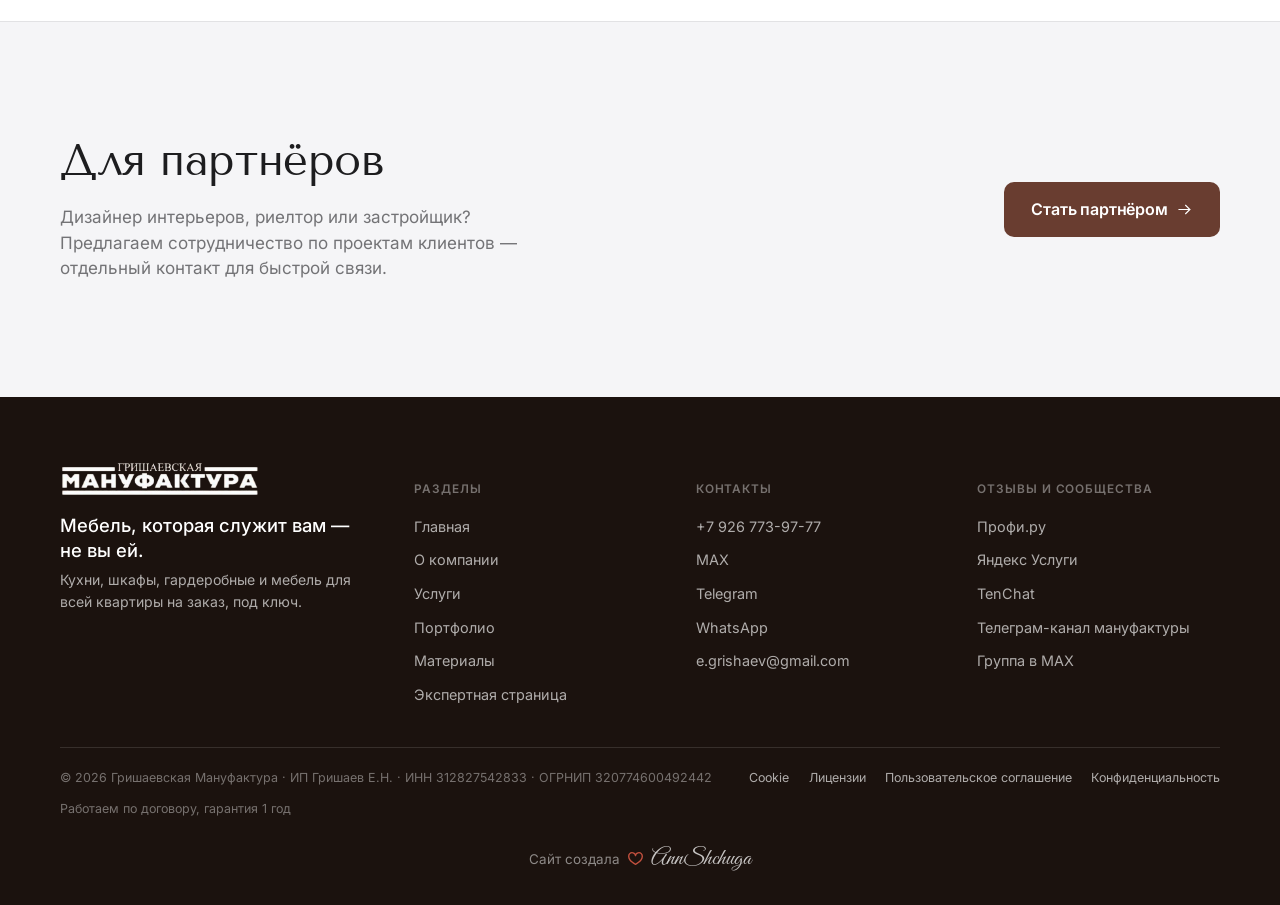
==== commit 46ea6601: "Real MAX profile link and legal requisites now that both are known Replaced the copy-phone-number wo" ====
--- a/index.html
+++ b/index.html
@@ -627,7 +627,7 @@
         <p class="lede">Расскажите, что планируете — кухню, шкаф или мебель на всю квартиру. Ответим в течение рабочего дня и предложим удобное время для замера.</p>
         <div class="cta-links">
           <a href="tel:+79267739777"><svg><use href="#detail-phone"/></svg><span>+7 926 773-97-77<span class="sub">Ежедневно, 08:00–21:00</span></span></a>
-          <a href="#" data-max-copy="true"><svg><use href="#detail-max"/></svg><span>Написать в MAX</span></a>
+          <a href="https://max.ru/u/f9LHodD0cOIy_2kf3cBKtOnGqxZ4q8W2tWSxfLrwCkr0UrtLN9u1TemxKtU" target="_blank" rel="noopener"><svg><use href="#detail-max"/></svg><span>Написать в MAX</span></a>
           <a href="https://t.me/Eugene_grishaev" target="_blank" rel="noopener"><svg><use href="#detail-telegram"/></svg><span>Написать в Telegram<span class="sub">@Eugene_grishaev</span></span></a>
           <a href="https://wa.me/79267739777" target="_blank" rel="noopener"><svg><use href="#detail-whatsapp"/></svg><span>Написать в WhatsApp<span class="sub">Обычно отвечаем в течение часа</span></span></a>
                     <a href="mailto:e.grishaev@gmail.com"><svg><use href="#detail-mail"/></svg><span>e.grishaev@gmail.com</span></a>
@@ -714,7 +714,7 @@
         <h5>Контакты</h5>
         <nav class="footer-links">
           <a href="tel:+79267739777">+7 926 773-97-77</a>
-          <a href="#" data-max-copy="true">MAX</a>
+          <a href="https://max.ru/u/f9LHodD0cOIy_2kf3cBKtOnGqxZ4q8W2tWSxfLrwCkr0UrtLN9u1TemxKtU" target="_blank" rel="noopener">MAX</a>
           <a href="https://t.me/Eugene_grishaev" target="_blank" rel="noopener">Telegram</a>
           <a href="https://wa.me/79267739777" target="_blank" rel="noopener">WhatsApp</a>
           <a href="mailto:e.grishaev@gmail.com">e.grishaev@gmail.com</a>
@@ -732,7 +732,7 @@
       </div>
     </div>
     <div class="footer-bottom">
-      <span>© 2026 Гришаевская Мануфактура · ИП Гришаев Е.Н. · ИНН уточняется · ОГРНИП уточняется</span>
+      <span>© 2026 Гришаевская Мануфактура · ИП Гришаев Е.Н. · ИНН 312827542833 · ОГРНИП 320774600492442</span>
       <nav class="footer-legal">
         <a href="cookie-policy.html">Cookie</a>
         <a href="licenses.html">Лицензии</a>
--- a/css/style.css
+++ b/css/style.css
@@ -1028,7 +1028,6 @@
 }
 .callback-alt-links a svg{ width: 20px; height: 20px; }
 .callback-alt-links a:hover{ background: var(--paper); border-color: var(--walnut); }
-.callback-alt-links a.is-copied{ background: var(--paper); border-color: var(--walnut); color: var(--walnut); }
 
 /* ==========================================================================
    Contact-choice popup (hero "Обсудим проект?")
@@ -1064,7 +1063,6 @@
 }
 .contact-option svg{ width: 30px; height: 30px; }
 .contact-option:hover{ background: var(--white); border-color: var(--walnut); transform: translateY(-2px); }
-.contact-option.is-copied{ background: var(--white); border-color: var(--walnut); color: var(--walnut); }
 .contact-modal-form-link{
   display: flex; align-items: center; justify-content: center; gap: .5rem;
   margin-top: 1.3rem; padding-top: 1.2rem; border-top: 1px solid var(--line);
